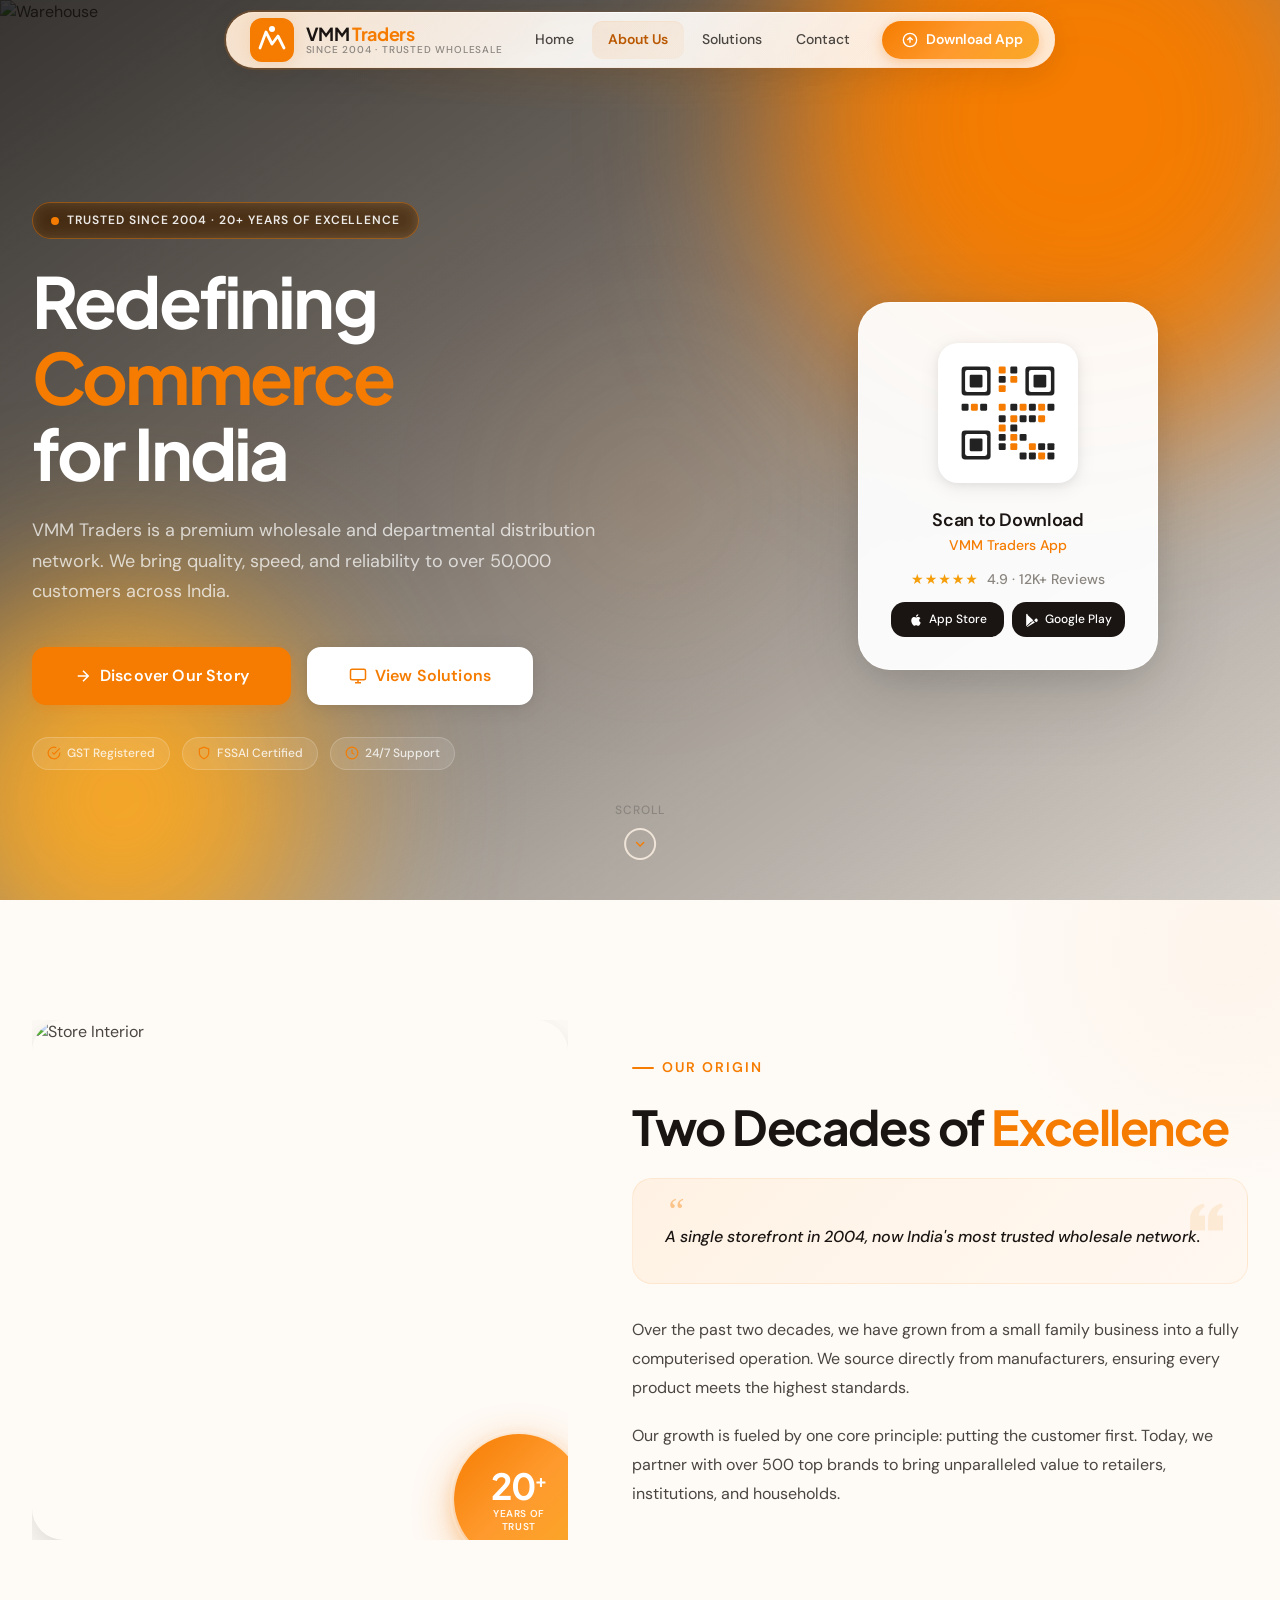
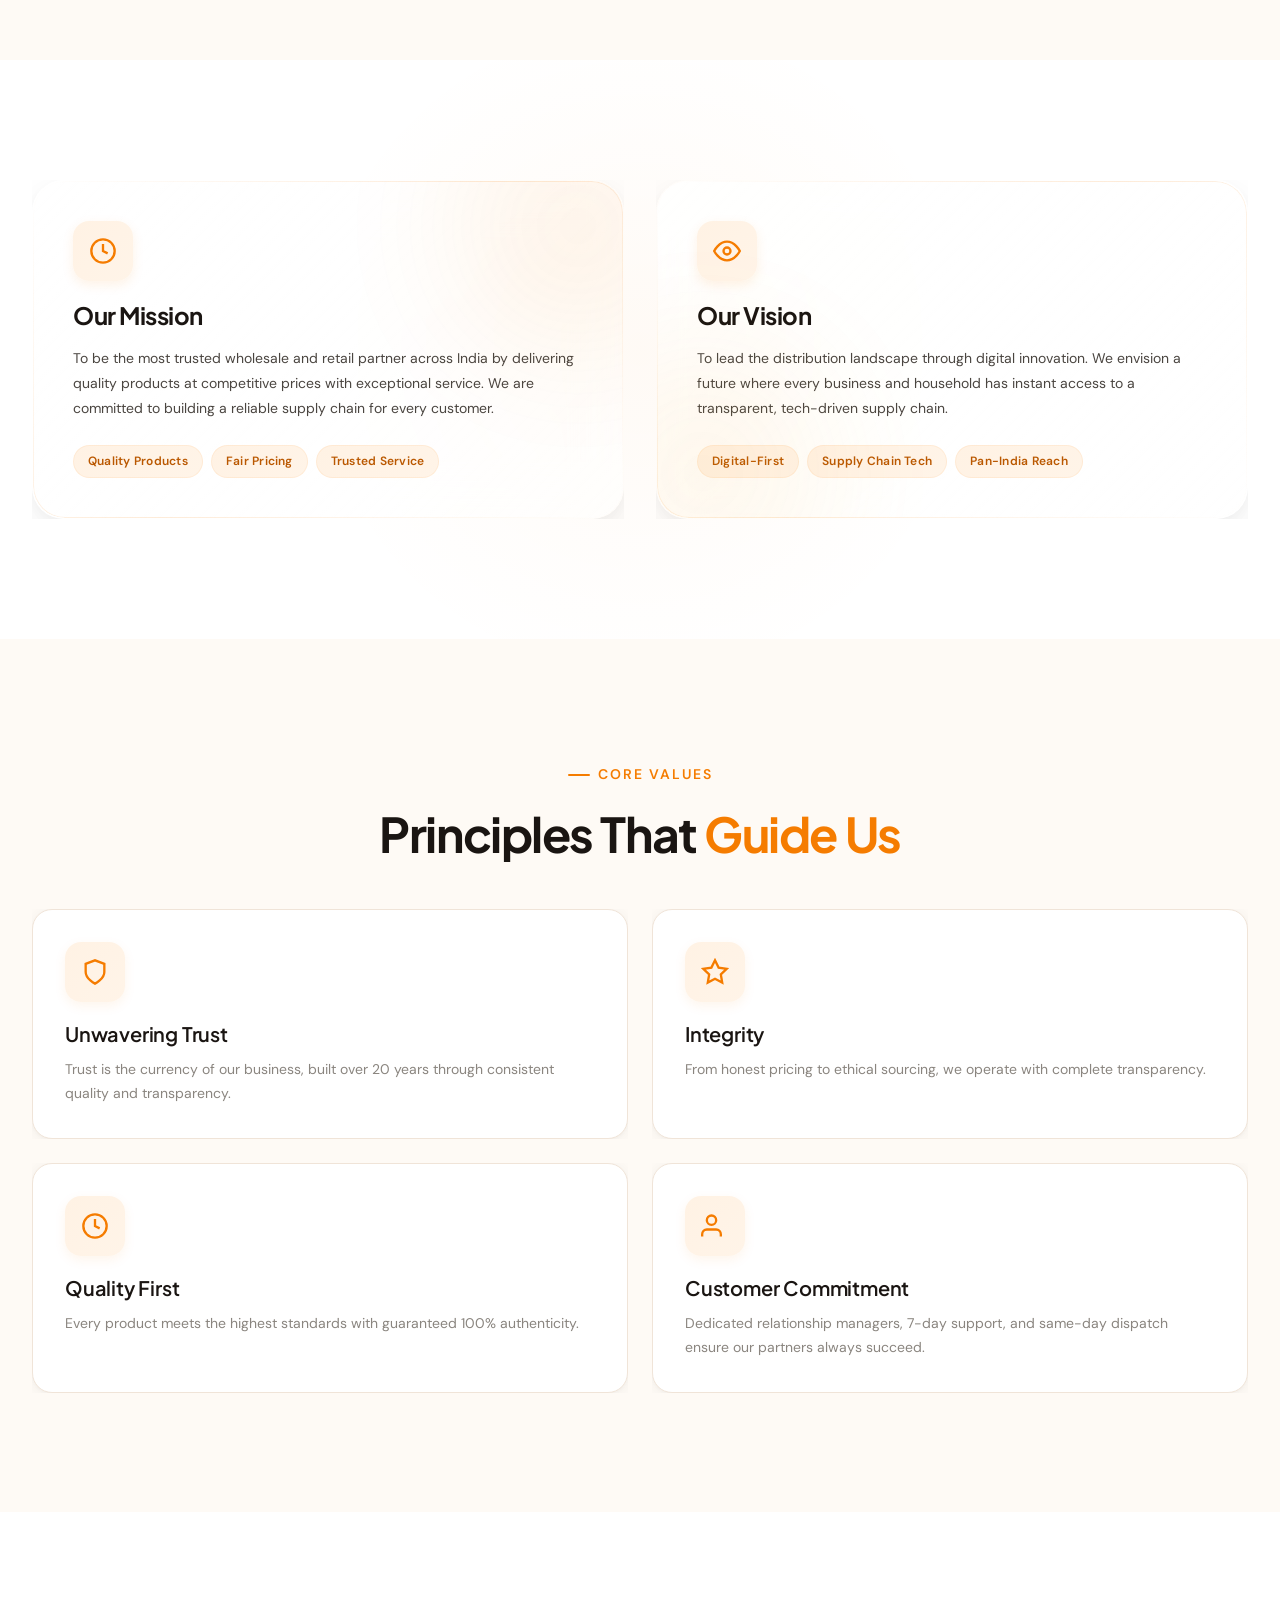
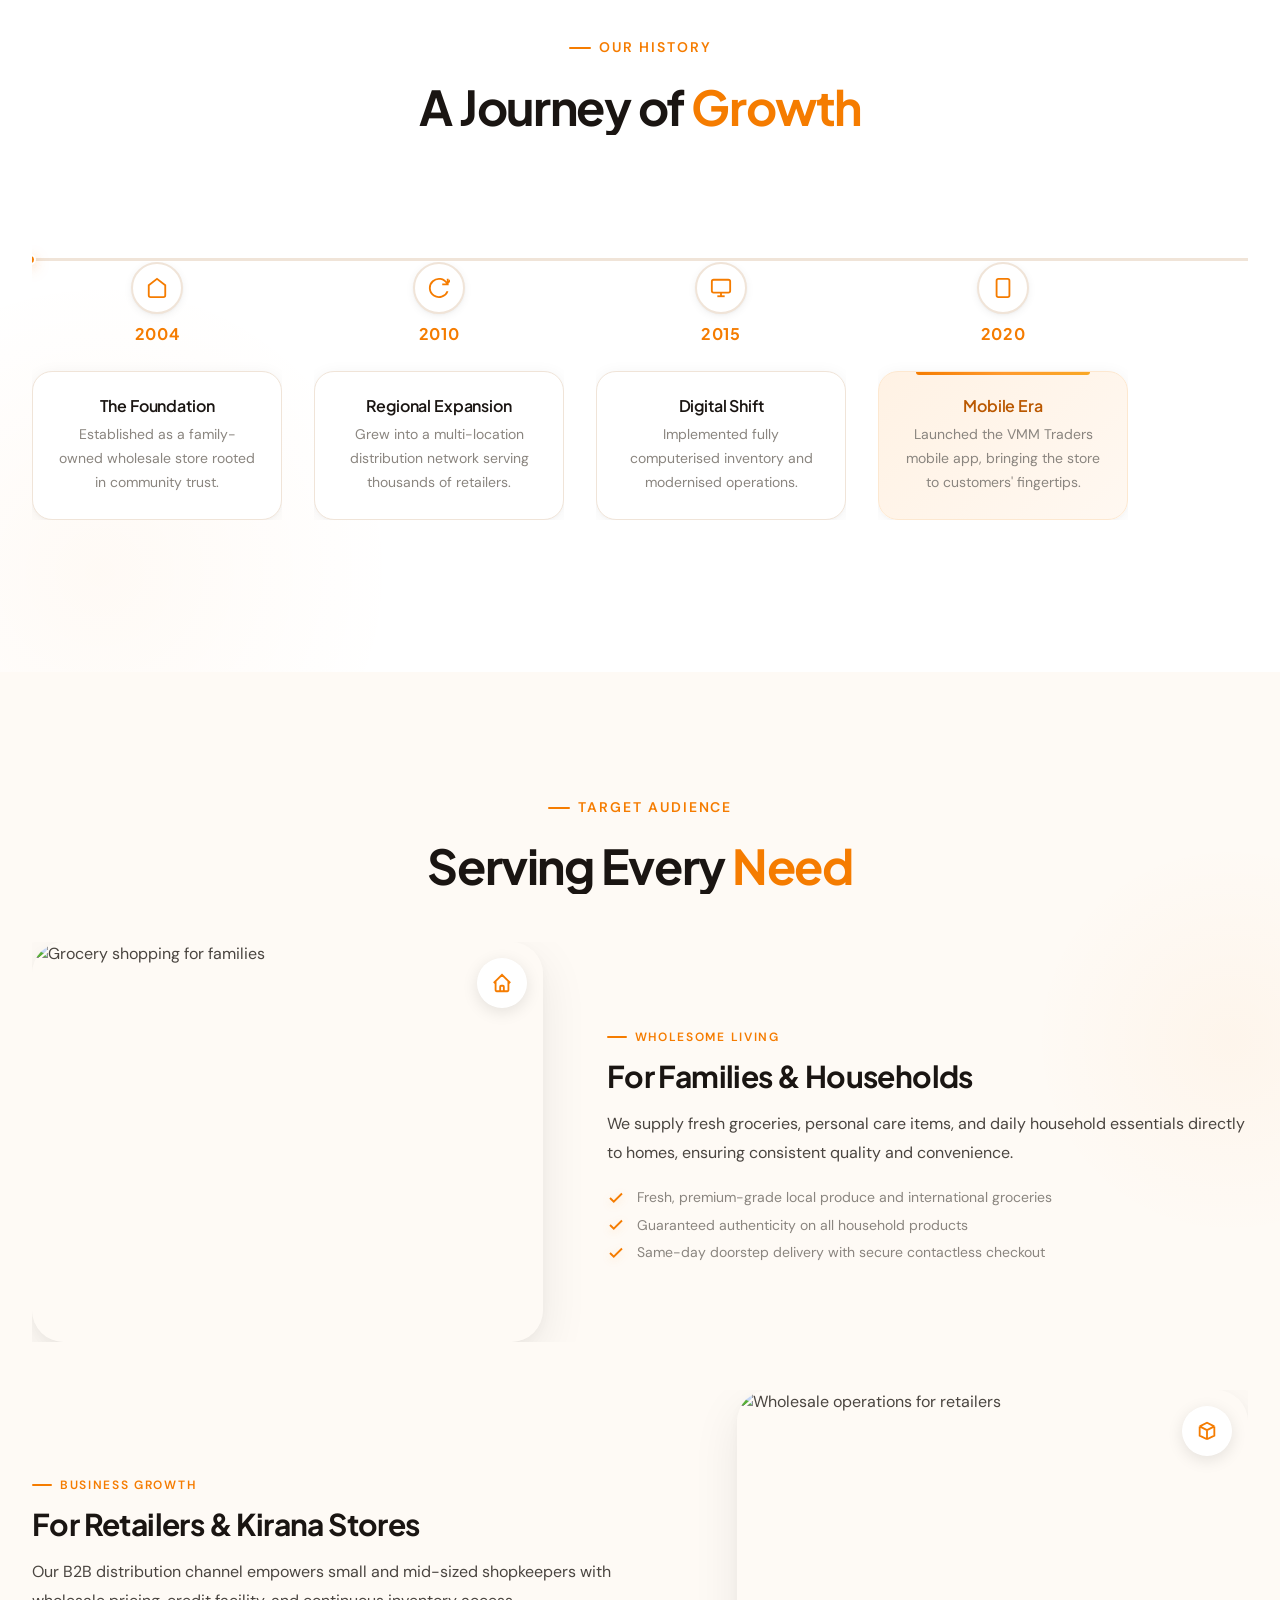
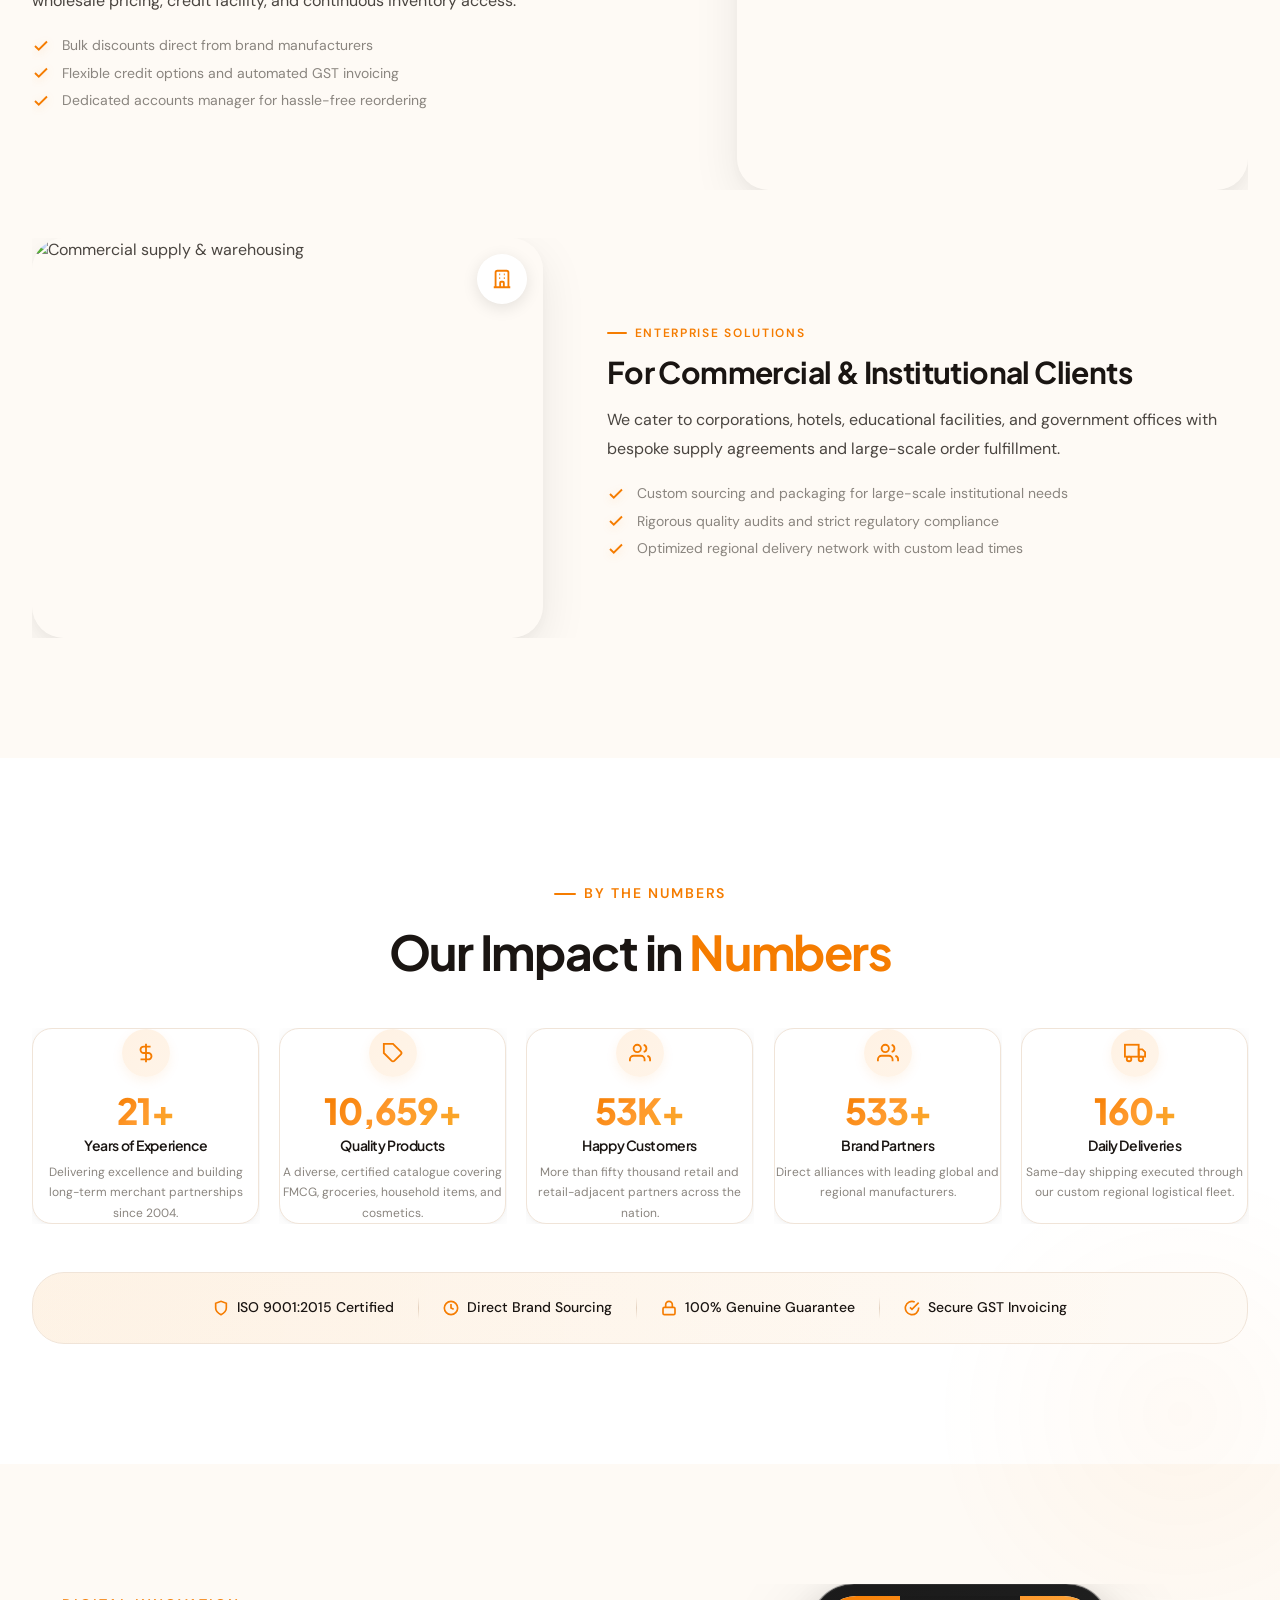
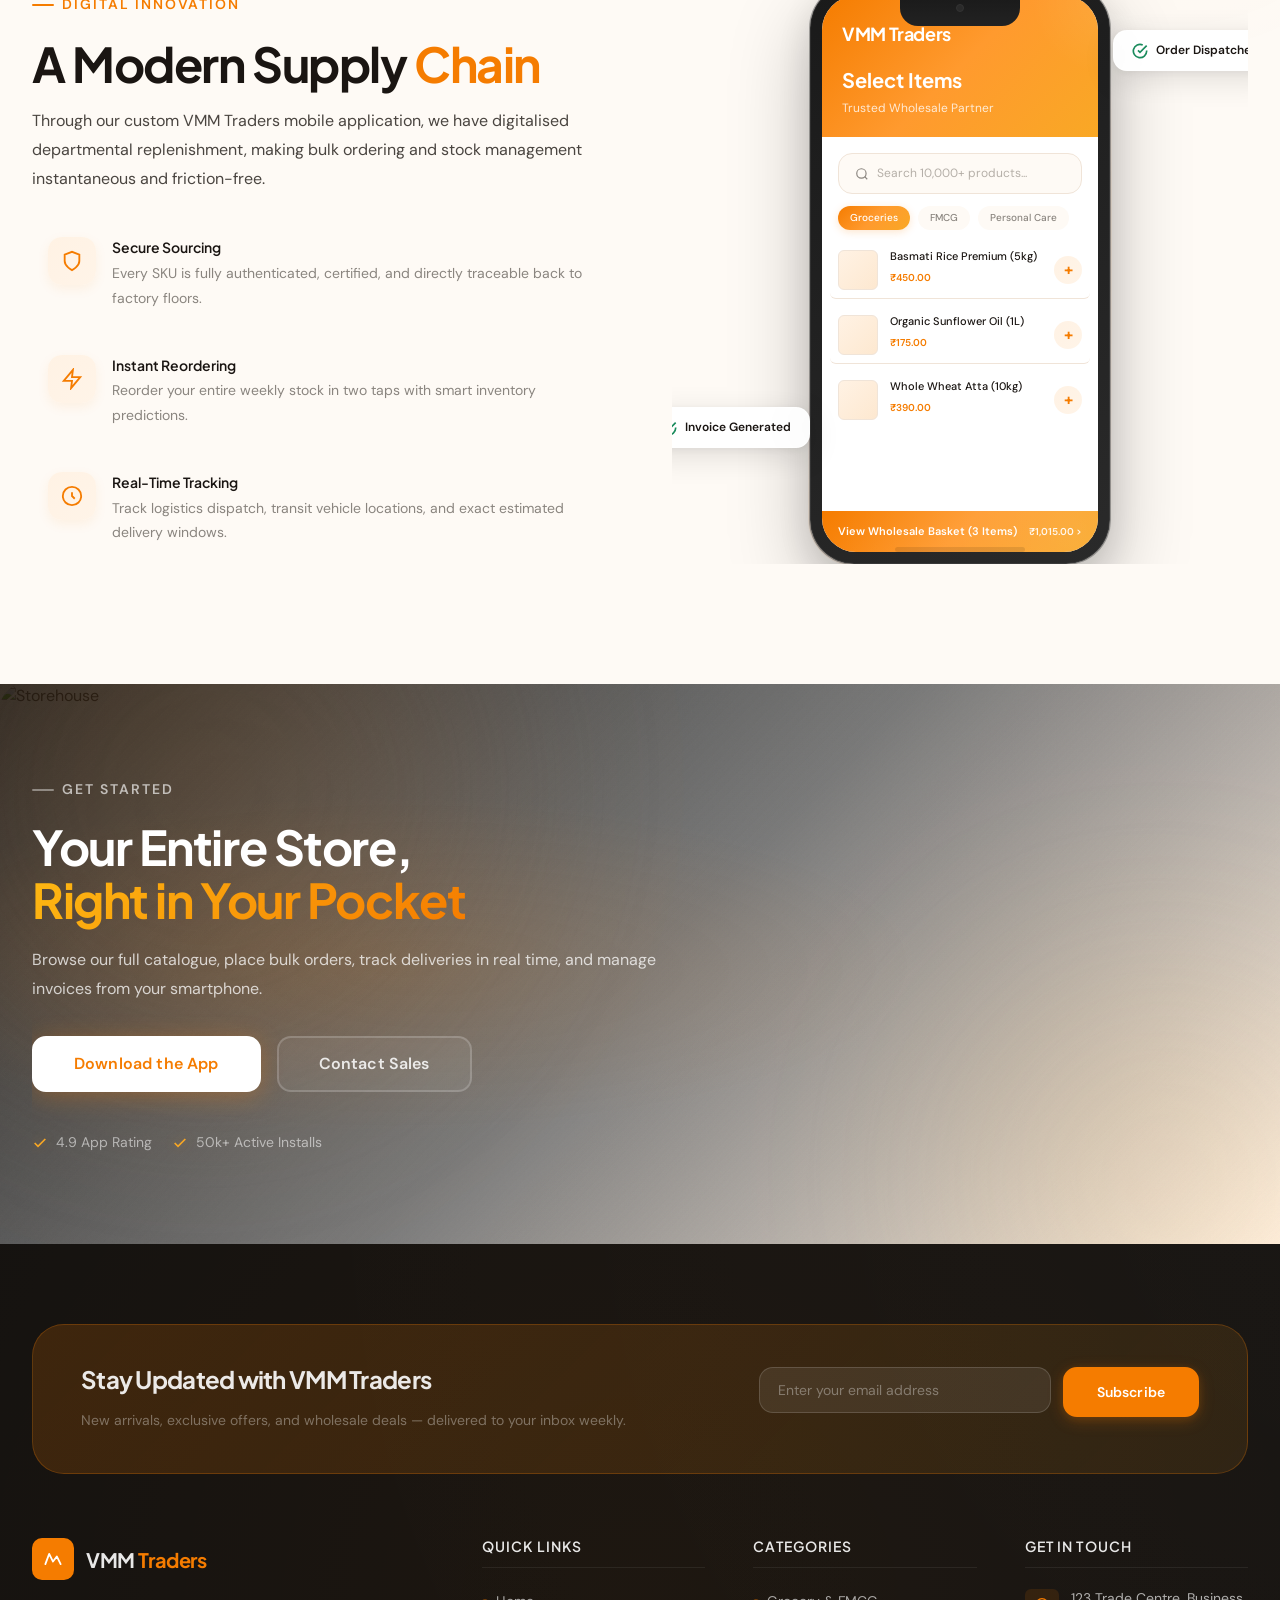
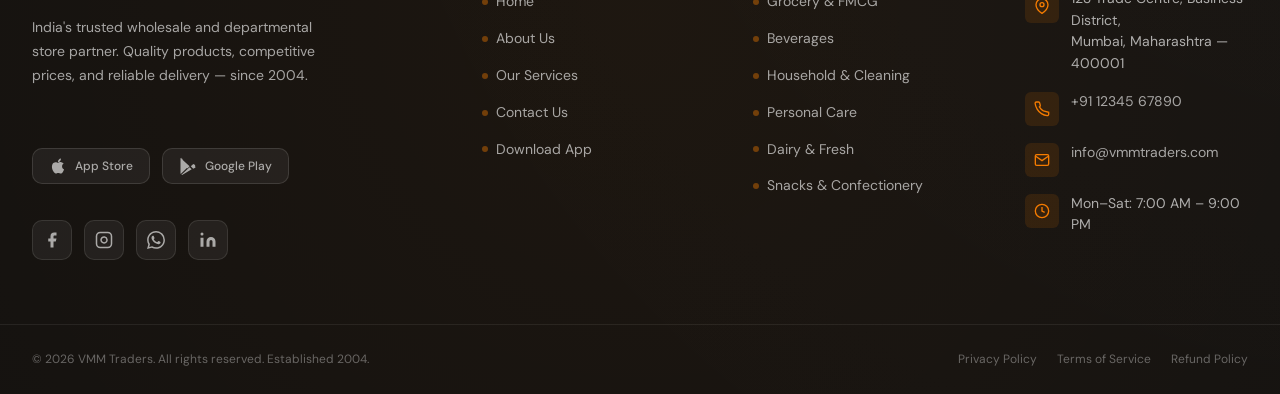
==== about.html @ 5fcf7d18 "first commit" ====
<!DOCTYPE html>
<html lang="en" class="no-js">
<head>
  <meta charset="UTF-8" />
  <meta name="viewport" content="width=device-width, initial-scale=1.0" />
  <meta http-equiv="X-UA-Compatible" content="IE=edge" />

  <!-- SEO -->
  <title>About Us — VMM Traders | Our Story, Mission & Values | Est. 2004</title>
  <meta name="description" content="Discover the VMM Traders story — a family-owned wholesale and retail powerhouse established in 2004. 20+ years of quality, trust, and service to 50,000+ customers across India." />
  <meta name="keywords" content="VMM Traders about, company history, wholesale story, family business, trading values, mission, 20 years" />
  <meta name="author" content="VMM Traders" />
  <meta name="robots" content="index, follow" />
  <link rel="canonical" href="about.html" />

  <!-- Open Graph -->
  <meta property="og:type"        content="website" />
  <meta property="og:title"       content="About Us — VMM Traders | Our Story, Mission & Values" />
  <meta property="og:description" content="From a single storefront in 2004 to one of India's most trusted wholesale networks. Discover our journey." />
  <meta property="og:url"         content="about.html" />
  <meta property="og:site_name"   content="VMM Traders" />

  <!-- Icons -->
  <link rel="icon" type="image/svg+xml" href="assets/logo/favicon.svg" />
  <link rel="apple-touch-icon"          href="assets/logo/apple-touch-icon.png" />

  <!-- Fonts — Plus Jakarta Sans + DM Sans (design system tokens) -->
  <link rel="preconnect" href="https://fonts.googleapis.com" />
  <link rel="preconnect" href="https://fonts.gstatic.com" crossorigin />
  <link rel="preload" as="style"
        href="https://fonts.googleapis.com/css2?family=Plus+Jakarta+Sans:wght@400;500;600;700;800&family=DM+Sans:wght@400;500;600;700&display=swap" />
  <link rel="stylesheet"
        href="https://fonts.googleapis.com/css2?family=Plus+Jakarta+Sans:wght@400;500;600;700;800&family=DM+Sans:wght@400;500;600;700&display=swap"
        media="print" onload="this.media='all'" />
  <noscript>
    <link rel="stylesheet"
          href="https://fonts.googleapis.com/css2?family=Plus+Jakarta+Sans:wght@400;500;600;700;800&family=DM+Sans:wght@400;500;600;700&display=swap" />
  </noscript>

  <!-- Global Design System -->
  <link rel="stylesheet" href="css/global.css" />
  <link rel="stylesheet" href="css/animations.css" />

  <!-- Page CSS -->
  <link rel="stylesheet" href="css/about.css" />

  <!-- Responsive last -->
  <link rel="stylesheet" href="css/responsive.css" />

  <meta name="theme-color" content="#F57C00" />
</head>
<body>

  <!-- Scroll progress bar -->
  <div id="scroll-progress" class="scroll-progress" aria-hidden="true"></div>

  <!-- Page transition overlay -->
  <div class="page-transition-overlay" id="page-overlay" aria-hidden="true"></div>

  <!-- ══════════════════════════════════════════════════════════
       NAVIGATION (global component)
       ══════════════════════════════════════════════════════════ -->
  <header id="navbar" class="navbar navbar--solid" role="banner">
    <div class="navbar__inner">

      <!-- Logo -->
      <a href="index.html" class="navbar__logo" aria-label="VMM Traders — Go to homepage">
        <div class="navbar__logo-icon" aria-hidden="true">
          <svg viewBox="0 0 44 44" fill="none" xmlns="http://www.w3.org/2000/svg">
            <rect width="44" height="44" rx="12" fill="#F57C00"/>
            <path d="M10 30L16 14L22 26L28 18L34 30" stroke="white" stroke-width="2.8" stroke-linecap="round" stroke-linejoin="round"/>
            <circle cx="22" cy="11" r="3" fill="white"/>
          </svg>
        </div>
        <div class="navbar__logo-wordmark">
          <span class="navbar__logo-name">VMM <span>Traders</span></span>
          <span class="navbar__logo-tagline">Since 2004 · Trusted Wholesale</span>
        </div>
      </a>

      <!-- Desktop Nav -->
      <nav class="navbar__nav" role="navigation" aria-label="Primary navigation">
        <a href="index.html"    class="navbar__link">Home</a>
        <a href="about.html" class="navbar__link active" aria-current="page" >About Us</a>
        <a href="solutions.html" class="navbar__link">Solutions</a>
        <a href="contact.html"  class="navbar__link">Contact</a>
      </nav>

      <!-- CTA -->
      <a href="index.html#app-section" class="navbar__cta">
        <svg viewBox="0 0 24 24" fill="none" stroke="currentColor" stroke-width="2" aria-hidden="true"><path d="M12 2C6.48 2 2 6.48 2 12s4.48 10 10 10 10-4.48 10-10S17.52 2 12 2z"/><path d="M8 12l4-4 4 4M12 8v8"/></svg>
        Download App
      </a>

      <!-- Hamburger -->
      <button class="navbar__toggle" id="nav-toggle" aria-controls="mobile-menu" aria-expanded="false" aria-label="Open navigation menu">
        <span class="navbar__bar"></span>
        <span class="navbar__bar"></span>
        <span class="navbar__bar"></span>
      </button>

    </div>
  </header>

  <!-- Mobile Menu -->
  <div id="mobile-menu" class="navbar__mobile" role="navigation" aria-label="Mobile navigation" aria-hidden="true">
    <nav class="navbar__mobile-nav">
      <a href="index.html"    class="navbar__mobile-link">
        <svg viewBox="0 0 24 24" fill="none" stroke="currentColor" stroke-width="2" aria-hidden="true"><path d="M3 9l9-7 9 7v11a2 2 0 01-2 2H5a2 2 0 01-2-2z"/><polyline points="9 22 9 12 15 12 15 22"/></svg>
        Home
      </a>
      <a href="about.html" class="navbar__mobile-link active" aria-current="page" >
        <svg viewBox="0 0 24 24" fill="none" stroke="currentColor" stroke-width="2" aria-hidden="true"><circle cx="12" cy="8" r="4"/><path d="M4 20c0-4 3.6-7 8-7s8 3 8 7"/></svg>
        About Us
      </a>
      <a href="solutions.html" class="navbar__mobile-link">
        <svg viewBox="0 0 24 24" fill="none" stroke="currentColor" stroke-width="2" aria-hidden="true"><path d="M21 16V8a2 2 0 00-1-1.73l-7-4a2 2 0 00-2 0l-7 4A2 2 0 003 8v8a2 2 0 001 1.73l7 4a2 2 0 002 0l7-4A2 2 0 0021 16z"/></svg>
        Solutions
      </a>
      <a href="contact.html"  class="navbar__mobile-link">
        <svg viewBox="0 0 24 24" fill="none" stroke="currentColor" stroke-width="2" aria-hidden="true"><path d="M22 16.92v3a2 2 0 01-2.18 2 19.79 19.79 0 01-8.63-3.07A19.5 19.5 0 014.7 12.1a19.79 19.79 0 01-3.07-8.67A2 2 0 013.62 1.5h3a2 2 0 012 1.72 12.84 12.84 0 00.7 2.81 2 2 0 01-.45 2.11L8.09 8.91a16 16 0 006 6z"/></svg>
        Contact
      </a>
      <a href="index.html#app-section" class="btn btn-primary navbar__mobile-cta">
        <svg viewBox="0 0 24 24" fill="none" stroke="currentColor" stroke-width="2" aria-hidden="true"><path d="M12 2C6.48 2 2 6.48 2 12s4.48 10 10 10 10-4.48 10-10S17.52 2 12 2z"/><path d="M8 12l4-4 4 4M12 8v8"/></svg>
        Download App
      </a>
    </nav>
  </div>


  <!-- ══════════════════════════════════════════════════════════
       MAIN CONTENT
       ══════════════════════════════════════════════════════════ -->
  <main id="main-content" role="main">

    <!-- ══════════════════════════════════════════════════════════
         HERO SECTION
         ══════════════════════════════════════════════════════════ -->
    <section class="hero" aria-label="About VMM Traders">

      <!-- Background -->
      <div class="hero__bg" aria-hidden="true">
        <img src="https://images.unsplash.com/photo-1586528116311-ad8dd3c8310d?w=1800&q=85&fit=crop" class="hero__bg-img" alt="Warehouse" width="1800" height="1200" loading="eager" fetchpriority="high" />
        <div class="hero__overlay"></div>
      </div>

      <!-- Animated orbs -->
      <div class="hero__orbs" aria-hidden="true">
        <div class="hero__orb hero__orb--1"></div>
        <div class="hero__orb hero__orb--2"></div>
        <div class="hero__orb hero__orb--3"></div>
      </div>

      <div class="container hero__container">
        <div class="hero__content-grid">

          <!-- Left: Content -->
          <div class="hero__content">

            <div class="hero__badge">
              <span class="hero__badge-dot" aria-hidden="true"></span>
              Trusted Since 2004 · 20+ Years of Excellence
            </div>

            <h1 class="hero__headline">
              Redefining
              <span class="hero__headline-highlight">Commerce</span>
              for India
            </h1>

            <p class="hero__subtext">
              VMM Traders is a premium wholesale and departmental distribution network.
              We bring quality, speed, and reliability to over 50,000 customers across India.
            </p>

            <div class="hero__actions">
              <a href="#our-story" class="btn btn-primary btn-lg">
                <svg viewBox="0 0 24 24" fill="none" stroke="currentColor" stroke-width="2" aria-hidden="true"><path d="M5 12h14M12 5l7 7-7 7"/></svg>
                Discover Our Story
              </a>
              <a href="solutions.html" class="btn btn-white btn-lg">
                <svg viewBox="0 0 24 24" fill="none" stroke="currentColor" stroke-width="2" aria-hidden="true"><rect x="2" y="3" width="20" height="14" rx="2"/><path d="M8 21h8M12 17v4"/></svg>
                View Solutions
              </a>
            </div>

            <div class="hero__trust">
              <div class="hero__trust-pill">
                <svg viewBox="0 0 24 24" fill="none" stroke="currentColor" stroke-width="2" aria-hidden="true"><path d="M22 11.08V12a10 10 0 11-5.93-9.14"/><polyline points="22 4 12 14.01 9 11.01"/></svg>
                GST Registered
              </div>
              <div class="hero__trust-pill">
                <svg viewBox="0 0 24 24" fill="none" stroke="currentColor" stroke-width="2" aria-hidden="true"><path d="M12 22s8-4 8-10V5l-8-3-8 3v7c0 6 8 10 8 10z"/></svg>
                FSSAI Certified
              </div>
              <div class="hero__trust-pill">
                <svg viewBox="0 0 24 24" fill="none" stroke="currentColor" stroke-width="2" aria-hidden="true"><circle cx="12" cy="12" r="10"/><polyline points="12 6 12 12 16 14"/></svg>
                24/7 Support
              </div>
            </div>

          </div><!-- /hero__content -->

          <!-- Right: Visual -->
          <div class="hero__visual" aria-hidden="true">
            <div class="hero__qr-card" data-tilt="true" data-tilt-x="15" data-tilt-y="15">
              <div class="hero__qr-code" aria-label="Scan to download the VMM Traders app">
                <svg viewBox="0 0 100 100" fill="none" xmlns="http://www.w3.org/2000/svg" role="img" aria-label="QR Code to download VMM Traders app">
                  <rect x="10" y="10" width="25" height="25" rx="3" fill="#222"/>
                  <rect x="13" y="13" width="19" height="19" rx="2" fill="white"/>
                  <rect x="17" y="17" width="11" height="11" rx="1" fill="#222"/>
                  <rect x="65" y="10" width="25" height="25" rx="3" fill="#222"/>
                  <rect x="68" y="13" width="19" height="19" rx="2" fill="white"/>
                  <rect x="72" y="17" width="11" height="11" rx="1" fill="#222"/>
                  <rect x="10" y="65" width="25" height="25" rx="3" fill="#222"/>
                  <rect x="13" y="68" width="19" height="19" rx="2" fill="white"/>
                  <rect x="17" y="72" width="11" height="11" rx="1" fill="#222"/>
                  <rect x="42" y="10" width="6" height="6" rx="1" fill="#F57C00"/>
                  <rect x="52" y="10" width="6" height="6" rx="1" fill="#222"/>
                  <rect x="42" y="18" width="6" height="6" rx="1" fill="#222"/>
                  <rect x="52" y="18" width="6" height="6" rx="1" fill="#F57C00"/>
                  <rect x="42" y="26" width="6" height="6" rx="1" fill="#F57C00"/>
                  <rect x="10" y="42" width="6" height="6" rx="1" fill="#222"/>
                  <rect x="18" y="42" width="6" height="6" rx="1" fill="#F57C00"/>
                  <rect x="26" y="42" width="6" height="6" rx="1" fill="#222"/>
                  <rect x="42" y="42" width="6" height="6" rx="1" fill="#F57C00"/>
                  <rect x="52" y="42" width="6" height="6" rx="1" fill="#222"/>
                  <rect x="60" y="42" width="6" height="6" rx="1" fill="#F57C00"/>
                  <rect x="68" y="42" width="6" height="6" rx="1" fill="#222"/>
                  <rect x="76" y="42" width="6" height="6" rx="1" fill="#F57C00"/>
                  <rect x="84" y="42" width="6" height="6" rx="1" fill="#222"/>
                  <rect x="42" y="52" width="6" height="6" rx="1" fill="#222"/>
                  <rect x="52" y="52" width="6" height="6" rx="1" fill="#F57C00"/>
                  <rect x="60" y="52" width="6" height="6" rx="1" fill="#222"/>
                  <rect x="68" y="52" width="6" height="6" rx="1" fill="#222"/>
                  <rect x="76" y="52" width="6" height="6" rx="1" fill="#F57C00"/>
                  <rect x="42" y="60" width="6" height="6" rx="1" fill="#F57C00"/>
                  <rect x="52" y="60" width="6" height="6" rx="1" fill="#222"/>
                  <rect x="42" y="68" width="6" height="6" rx="1" fill="#222"/>
                  <rect x="52" y="68" width="6" height="6" rx="1" fill="#F57C00"/>
                  <rect x="60" y="68" width="6" height="6" rx="1" fill="#222"/>
                  <rect x="68" y="76" width="6" height="6" rx="1" fill="#F57C00"/>
                  <rect x="76" y="76" width="6" height="6" rx="1" fill="#222"/>
                  <rect x="84" y="76" width="6" height="6" rx="1" fill="#222"/>
                  <rect x="42" y="76" width="6" height="6" rx="1" fill="#222"/>
                  <rect x="52" y="76" width="6" height="6" rx="1" fill="#F57C00"/>
                  <rect x="60" y="84" width="6" height="6" rx="1" fill="#222"/>
                  <rect x="68" y="84" width="6" height="6" rx="1" fill="#222"/>
                  <rect x="76" y="84" width="6" height="6" rx="1" fill="#F57C00"/>
                  <rect x="84" y="84" width="6" height="6" rx="1" fill="#222"/>
                </svg>
              </div>
              <div class="hero__qr-body">
                <div class="hero__qr-text">
                  <strong>Scan to Download</strong>
                  <span>VMM Traders App</span>
                </div>
                <div class="hero__qr-rating">
                  <span class="hero__qr-stars" aria-label="5 stars">★★★★★</span>
                  <span class="hero__qr-rating-text">4.9 · 12K+ Reviews</span>
                </div>
                <div class="hero__qr-badges">
                  <span class="hero__qr-badge">
                    <svg viewBox="0 0 24 24" fill="currentColor"><path d="M18.71 19.5c-.83 1.24-1.71 2.45-3.05 2.47-1.34.03-1.77-.79-3.29-.79-1.53 0-2 .77-3.27.82-1.31.05-2.3-1.32-3.14-2.53C4.25 17 2.94 12.45 4.7 9.39c.87-1.52 2.43-2.48 4.12-2.51 1.28-.02 2.5.87 3.29.87.78 0 2.26-1.07 3.8-.91.65.03 2.47.26 3.64 1.98-.09.06-2.17 1.28-2.15 3.81.03 3.02 2.65 4.03 2.68 4.04-.03.07-.42 1.44-1.38 2.83M13 3.5c.73-.83 1.94-1.46 2.94-1.5.13 1.17-.34 2.35-1.04 3.19-.69.85-1.83 1.51-2.95 1.42-.15-1.15.41-2.35 1.05-3.11z"/></svg>
                    App Store
                  </span>
                  <span class="hero__qr-badge">
                    <svg viewBox="0 0 24 24" fill="currentColor"><path d="M3.18 23.76c.3.17.65.2.98.08l12.76-7.37-2.83-2.83-10.91 10.12zm-1.18-2.3V2.54c0-.42.12-.78.32-1.05L13.2 12 2.32 22.51c-.2-.27-.32-.63-.32-1.05zM21.47 10.6l-2.45-1.42-3.27 3.27 3.27 3.27 2.48-1.43c.7-.41.7-1.29-.03-1.69zm-18.29-8.3l10.91 10.13-2.83 2.83L3.52 1.02c-.33-.19-.68-.16-.98.08.14-.08.31-.13.49-.13.37 0 .76.13 1.06.33z"/></svg>
                    Google Play
                  </span>
                </div>
              </div>
            </div>
          </div><!-- /hero__visual -->

        </div><!-- /hero__content-grid -->
      </div><!-- /container -->

      <!-- Scroll indicator -->
      <a href="#our-story" class="scroll-indicator" aria-label="Scroll down">
        <span class="scroll-indicator__label">Scroll</span>
        <div class="scroll-indicator__arrow">
          <svg viewBox="0 0 24 24" fill="none" stroke="currentColor" stroke-width="2" aria-hidden="true"><polyline points="6 9 12 15 18 9"/></svg>
        </div>
      </a>

    </section>

    <!-- 2. OUR STORY -->
    <section class="story section" id="our-story" style="background: var(--clr-warm-white);">
      <div class="container">
        <div class="story__grid">
          <div class="story__visual reveal-scale" data-delay="1">
            <div class="story__img-wrap">
              <img src="https://images.unsplash.com/photo-1556742049-0cfed4f6a45d?w=800&q=85&fit=crop" class="story__img" alt="Store Interior" loading="lazy">
            </div>
            <div class="story__exp-badge">
              <span class="story__exp-num">20<sup>+</sup></span>
              <span class="story__exp-text">Years of<br>Trust</span>
            </div>
          </div>
          <div class="story__content reveal-right" data-delay="2">
            <span class="label">Our Origin</span>
            <h2 class="section-title" style="margin-bottom: var(--sp-6);">Two Decades of <span class="highlight">Excellence</span></h2>
            <div class="story__quote">
              <svg class="story__quote-mark" viewBox="0 0 24 24" fill="currentColor"><path d="M14.017 21v-7.391c0-5.704 3.731-9.57 8.983-10.609l.995 2.151c-2.432.917-3.995 3.638-3.995 5.849h4v10h-9.988zm-12 0v-7.391c0-5.704 3.748-9.57 9-10.609l.996 2.151c-2.433.917-3.996 3.638-3.996 5.849h3.983v10h-9.983z"/></svg>
              <blockquote>A single storefront in 2004, now India's most trusted wholesale network.</blockquote>
            </div>
            <div class="story__body">
              <p class="story__para">
                Over the past two decades, we have grown from a small family business into a fully computerised operation. We source directly from manufacturers, ensuring every product meets the highest standards.
              </p>
              <p class="story__para">
                Our growth is fueled by one core principle: putting the customer first. Today, we partner with over 500 top brands to bring unparalleled value to retailers, institutions, and households.
              </p>
            </div>
          </div>
        </div>
      </div>
    </section>

    <!-- 3. MISSION & VISION -->
    <section class="mission-vision section" id="mission-vision" style="background: var(--clr-white);">
      <div class="container">
        <div class="mission-vision__grid">
          <!-- Mission Card -->
          <div class="mission-vision__card mission-vision__card--mission reveal" data-delay="1" data-tilt="true" data-tilt-x="5" data-tilt-y="5">
            <div class="mission-vision__orb" aria-hidden="true"></div>
            <div class="mission-vision__icon" aria-hidden="true">
              <svg viewBox="0 0 24 24" fill="none" stroke="currentColor" stroke-width="2"><circle cx="12" cy="12" r="10"/><path d="M12 6v6l4 2"/></svg>
            </div>
            <h3 class="mission-vision__heading">Our Mission</h3>
            <p class="mission-vision__text">
              To be the most trusted wholesale and retail partner across India by delivering quality products at competitive prices with exceptional service. We are committed to building a reliable supply chain for every customer.
            </p>
            <div class="mission-vision__pillars">
              <span class="mission-vision__pillar">Quality Products</span>
              <span class="mission-vision__pillar">Fair Pricing</span>
              <span class="mission-vision__pillar">Trusted Service</span>
            </div>
          </div>
          
          <!-- Vision Card -->
          <div class="mission-vision__card mission-vision__card--vision reveal" data-delay="2" data-tilt="true" data-tilt-x="5" data-tilt-y="5">
            <div class="mission-vision__orb" aria-hidden="true"></div>
            <div class="mission-vision__icon" aria-hidden="true">
              <svg viewBox="0 0 24 24" fill="none" stroke="currentColor" stroke-width="2"><path d="M1 12s4-8 11-8 11 8 11 8-4 8-11 8-11-8-11-8z"/><circle cx="12" cy="12" r="3"/></svg>
            </div>
            <h3 class="mission-vision__heading">Our Vision</h3>
            <p class="mission-vision__text">
              To lead the distribution landscape through digital innovation. We envision a future where every business and household has instant access to a transparent, tech-driven supply chain.
            </p>
            <div class="mission-vision__pillars">
              <span class="mission-vision__pillar">Digital-First</span>
              <span class="mission-vision__pillar">Supply Chain Tech</span>
              <span class="mission-vision__pillar">Pan-India Reach</span>
            </div>
          </div>
        </div>
      </div>
    </section>

    <!-- 4. CORE VALUES -->
    <section class="values section" id="core-values" style="background: var(--clr-warm-white);">
      <div class="container">
        <div class="values__header text-center">
          <span class="label reveal">Core Values</span>
          <h2 class="section-title reveal" data-delay="1">Principles That <span class="highlight">Guide Us</span></h2>
        </div>
        <div class="values__grid">
          <!-- Trust -->
          <div class="value-card reveal-scale" data-delay="1" data-tilt="true" data-tilt-x="8" data-tilt-y="8">
            <div class="value-card__icon-wrap">
              <div class="value-card__icon">
                <svg viewBox="0 0 24 24" fill="none" stroke="currentColor" stroke-width="2"><path d="M12 22s8-4 8-10V5l-8-3-8 3v7c0 6 8 10 8 10z"/></svg>
              </div>
            </div>
            <h3 class="value-card__title">Unwavering Trust</h3>
            <p class="value-card__desc">Trust is the currency of our business, built over 20 years through consistent quality and transparency.</p>
          </div>
          
          <!-- Integrity -->
          <div class="value-card reveal-scale" data-delay="2" data-tilt="true" data-tilt-x="8" data-tilt-y="8">
            <div class="value-card__icon-wrap">
              <div class="value-card__icon">
                <svg viewBox="0 0 24 24" fill="none" stroke="currentColor" stroke-width="2"><polygon points="12 2 15.09 8.26 22 9.27 17 14.14 18.18 21.02 12 17.77 5.82 21.02 7 14.14 2 9.27 8.91 8.26 12 2"/></svg>
              </div>
            </div>
            <h3 class="value-card__title">Integrity</h3>
            <p class="value-card__desc">From honest pricing to ethical sourcing, we operate with complete transparency.</p>
          </div>
          
          <!-- Quality -->
          <div class="value-card reveal-scale" data-delay="3" data-tilt="true" data-tilt-x="8" data-tilt-y="8">
            <div class="value-card__icon-wrap">
              <div class="value-card__icon">
                <svg viewBox="0 0 24 24" fill="none" stroke="currentColor" stroke-width="2"><circle cx="12" cy="12" r="10"/><path d="M12 6v6l4 2"/></svg>
              </div>
            </div>
            <h3 class="value-card__title">Quality First</h3>
            <p class="value-card__desc">Every product meets the highest standards with guaranteed 100% authenticity.</p>
          </div>
          
          <!-- Commitment -->
          <div class="value-card reveal-scale" data-delay="4" data-tilt="true" data-tilt-x="8" data-tilt-y="8">
            <div class="value-card__icon-wrap">
              <div class="value-card__icon">
                <svg viewBox="0 0 24 24" fill="none" stroke="currentColor" stroke-width="2"><path d="M17 21v-2a4 4 0 00-4-4H5a4 4 0 00-4 4v2"/><circle cx="9" cy="7" r="4"/></svg>
              </div>
            </div>
            <h3 class="value-card__title">Customer Commitment</h3>
            <p class="value-card__desc">Dedicated relationship managers, 7-day support, and same-day dispatch ensure our partners always succeed.</p>
          </div>
        </div>
      </div>
    </section>

    <!-- 5. JOURNEY TIMELINE -->
    <section class="journey section" id="journey" style="background: var(--clr-white);">
      <div class="container">
        <div class="journey__header text-center">
          <span class="label reveal">Our History</span>
          <h2 class="section-title reveal" data-delay="1">A Journey of <span class="highlight">Growth</span></h2>
        </div>
        
        <div class="journey__track">
          <div class="journey__track-inner">
            <!-- Horizontal line -->
            <div class="journey__line" aria-hidden="true">
              <div class="journey__line-fill" id="journey-line-fill"></div>
            </div>
            
            <!-- Milestone 1 -->
            <div class="journey__milestone" data-delay="1">
              <div class="journey__node">
                <div class="journey__node-icon">
                  <svg viewBox="0 0 24 24" fill="none" stroke="currentColor" stroke-width="2"><path d="M3 9l9-7 9 7v11a2 2 0 01-2 2H5a2 2 0 01-2-2z"/></svg>
                </div>
                <span class="journey__year">2004</span>
              </div>
              <div class="journey__card" data-tilt="true" data-tilt-x="5" data-tilt-y="5">
                <h4 class="journey__card-title">The Foundation</h4>
                <p class="journey__card-desc">Established as a family-owned wholesale store rooted in community trust.</p>
              </div>
            </div>

            <!-- Milestone 2 -->
            <div class="journey__milestone" data-delay="2">
              <div class="journey__node">
                <div class="journey__node-icon">
                  <svg viewBox="0 0 24 24" fill="none" stroke="currentColor" stroke-width="2"><path d="M21.5 2v6h-6M21.34 15.57a10 10 0 11-.57-8.38l5.67-5.67"/></svg>
                </div>
                <span class="journey__year">2010</span>
              </div>
              <div class="journey__card" data-tilt="true" data-tilt-x="5" data-tilt-y="5">
                <h4 class="journey__card-title">Regional Expansion</h4>
                <p class="journey__card-desc">Grew into a multi-location distribution network serving thousands of retailers.</p>
              </div>
            </div>

            <!-- Milestone 3 -->
            <div class="journey__milestone" data-delay="3">
              <div class="journey__node">
                <div class="journey__node-icon">
                  <svg viewBox="0 0 24 24" fill="none" stroke="currentColor" stroke-width="2"><rect x="2" y="3" width="20" height="14" rx="2" ry="2"/><line x1="8" y1="21" x2="16" y2="21"/><line x1="12" y1="17" x2="12" y2="21"/></svg>
                </div>
                <span class="journey__year">2015</span>
              </div>
              <div class="journey__card" data-tilt="true" data-tilt-x="5" data-tilt-y="5">
                <h4 class="journey__card-title">Digital Shift</h4>
                <p class="journey__card-desc">Implemented fully computerised inventory and modernised operations.</p>
              </div>
            </div>

            <!-- Milestone 4 -->
            <div class="journey__milestone" data-delay="4">
              <div class="journey__node">
                <div class="journey__node-icon">
                  <svg viewBox="0 0 24 24" fill="none" stroke="currentColor" stroke-width="2"><rect x="5" y="2" width="14" height="20" rx="2" ry="2"/><line x1="12" y1="18" x2="12.01" y2="18"/></svg>
                </div>
                <span class="journey__year">2020</span>
              </div>
              <div class="journey__card journey__card--highlight" data-tilt="true" data-tilt-x="5" data-tilt-y="5">
                <h4 class="journey__card-title">Mobile Era</h4>
                <p class="journey__card-desc">Launched the VMM Traders mobile app, bringing the store to customers' fingertips.</p>
              </div>
            </div>
          </div>
        </div>
      </div>
    </section>

    <!-- 6. WHO WE SERVE -->
    <section class="serve section" id="who-we-serve" style="background: var(--clr-warm-white);">
      <div class="container">
        <div class="serve__header text-center">
          <span class="label reveal">Target Audience</span>
          <h2 class="section-title reveal" data-delay="1">Serving Every <span class="highlight">Need</span></h2>
        </div>

        <!-- Block 1: Families -->
        <div class="serve__block reveal-left" data-delay="1">
          <div class="serve__block-visual">
            <div class="serve__img-wrap">
              <img src="https://images.unsplash.com/photo-1542838132-92c53300491e?w=800&q=80&fit=crop" class="serve__img" alt="Grocery shopping for families" loading="lazy">
            </div>
            <div class="serve__badge" aria-hidden="true">
              <svg viewBox="0 0 24 24" fill="none" stroke="currentColor" stroke-width="2"><path d="M3 12l2-2m0 0l7-7 7 7M5 10v10a1 1 0 001 1h3m10-11l2 2m-2-2v10a1 1 0 01-1 1h-3m-6 0a1 1 0 001-1v-4a1 1 0 011-1h2a1 1 0 011 1v4a1 1 0 001 1m-6 0h6"/></svg>
            </div>
          </div>
          <div class="serve__block-content">
            <span class="serve__block-label">Wholesome Living</span>
            <h3 class="serve__block-title">For Families &amp; Households</h3>
            <p class="serve__block-desc">
              We supply fresh groceries, personal care items, and daily household essentials directly to homes, ensuring consistent quality and convenience.
            </p>
            <ul class="serve__block-points">
              <li>
                <svg viewBox="0 0 24 24" fill="none" stroke="currentColor" stroke-width="2.5"><polyline points="20 6 9 17 4 12"/></svg>
                <span>Fresh, premium-grade local produce and international groceries</span>
              </li>
              <li>
                <svg viewBox="0 0 24 24" fill="none" stroke="currentColor" stroke-width="2.5"><polyline points="20 6 9 17 4 12"/></svg>
                <span>Guaranteed authenticity on all household products</span>
              </li>
              <li>
                <svg viewBox="0 0 24 24" fill="none" stroke="currentColor" stroke-width="2.5"><polyline points="20 6 9 17 4 12"/></svg>
                <span>Same-day doorstep delivery with secure contactless checkout</span>
              </li>
            </ul>
          </div>
        </div>

        <!-- Block 2: Retailers (REVERSE) -->
        <div class="serve__block serve__block--reverse reveal-right" data-delay="2">
          <div class="serve__block-visual">
            <div class="serve__img-wrap">
              <img src="https://images.unsplash.com/photo-1606787366850-de6330128bfc?w=800&q=80&fit=crop" class="serve__img" alt="Wholesale operations for retailers" loading="lazy">
            </div>
            <div class="serve__badge" aria-hidden="true">
              <svg viewBox="0 0 24 24" fill="none" stroke="currentColor" stroke-width="2"><path d="M20 7l-8-4-8 4m16 0l-8 4m8-4v10l-8 4m0-10L4 7m8 4v10M4 7v10l8 4"/></svg>
            </div>
          </div>
          <div class="serve__block-content">
            <span class="serve__block-label">Business Growth</span>
            <h3 class="serve__block-title">For Retailers &amp; Kirana Stores</h3>
            <p class="serve__block-desc">
              Our B2B distribution channel empowers small and mid-sized shopkeepers with wholesale pricing, credit facility, and continuous inventory access.
            </p>
            <ul class="serve__block-points">
              <li>
                <svg viewBox="0 0 24 24" fill="none" stroke="currentColor" stroke-width="2.5"><polyline points="20 6 9 17 4 12"/></svg>
                <span>Bulk discounts direct from brand manufacturers</span>
              </li>
              <li>
                <svg viewBox="0 0 24 24" fill="none" stroke="currentColor" stroke-width="2.5"><polyline points="20 6 9 17 4 12"/></svg>
                <span>Flexible credit options and automated GST invoicing</span>
              </li>
              <li>
                <svg viewBox="0 0 24 24" fill="none" stroke="currentColor" stroke-width="2.5"><polyline points="20 6 9 17 4 12"/></svg>
                <span>Dedicated accounts manager for hassle-free reordering</span>
              </li>
            </ul>
          </div>
        </div>

        <!-- Block 3: Commercial -->
        <div class="serve__block reveal-left" data-delay="3">
          <div class="serve__block-visual">
            <div class="serve__img-wrap">
              <img src="https://images.unsplash.com/photo-1586528116311-ad8dd3c8310d?w=800&q=80&fit=crop" class="serve__img" alt="Commercial supply & warehousing" loading="lazy">
            </div>
            <div class="serve__badge" aria-hidden="true">
              <svg viewBox="0 0 24 24" fill="none" stroke="currentColor" stroke-width="2"><path d="M19 21V5a2 2 0 00-2-2H7a2 2 0 00-2 2v16m14 0h2m-2 0h-5m-9 0H3m2 0h5M9 7h1m-1 4h1m4-4h1m-1 4h1m-5 10v-5a1 1 0 011-1h2a1 1 0 011 1v5m-4 0h4"/></svg>
            </div>
          </div>
          <div class="serve__block-content">
            <span class="serve__block-label">Enterprise Solutions</span>
            <h3 class="serve__block-title">For Commercial &amp; Institutional Clients</h3>
            <p class="serve__block-desc">
              We cater to corporations, hotels, educational facilities, and government offices with bespoke supply agreements and large-scale order fulfillment.
            </p>
            <ul class="serve__block-points">
              <li>
                <svg viewBox="0 0 24 24" fill="none" stroke="currentColor" stroke-width="2.5"><polyline points="20 6 9 17 4 12"/></svg>
                <span>Custom sourcing and packaging for large-scale institutional needs</span>
              </li>
              <li>
                <svg viewBox="0 0 24 24" fill="none" stroke="currentColor" stroke-width="2.5"><polyline points="20 6 9 17 4 12"/></svg>
                <span>Rigorous quality audits and strict regulatory compliance</span>
              </li>
              <li>
                <svg viewBox="0 0 24 24" fill="none" stroke="currentColor" stroke-width="2.5"><polyline points="20 6 9 17 4 12"/></svg>
                <span>Optimized regional delivery network with custom lead times</span>
              </li>
            </ul>
          </div>
        </div>

      </div>
    </section>

    <!-- 7. TRUST STATS -->
    <section class="trust-stats section" id="trust-stats" style="background: var(--clr-white);">
      <div class="container">
        <div class="trust-stats__header text-center">
          <span class="label reveal">By The Numbers</span>
          <h2 class="section-title reveal" data-delay="1">Our Impact in <span class="highlight">Numbers</span></h2>
        </div>

        <div class="trust-stats__grid">
          <!-- Stat 1 -->
          <div class="trust-stat-card reveal" data-delay="1">
            <div class="trust-stat-card__icon">
              <svg viewBox="0 0 24 24" fill="none" stroke="currentColor" stroke-width="2"><path d="M12 2v20M17 5H9.5a3.5 3.5 0 000 7h5a3.5 3.5 0 010 7H6"/></svg>
            </div>
            <div class="trust-stat-card__number" data-counter data-target="20" data-suffix="+">0</div>
            <h4 class="trust-stat-card__label">Years of Experience</h4>
            <p class="trust-stat-card__desc">Delivering excellence and building long-term merchant partnerships since 2004.</p>
          </div>

          <!-- Stat 2 -->
          <div class="trust-stat-card reveal" data-delay="2">
            <div class="trust-stat-card__icon">
              <svg viewBox="0 0 24 24" fill="none" stroke="currentColor" stroke-width="2"><path d="M20.59 13.41l-7.17 7.17a2 2 0 01-2.83 0L2 12V2h10l8.59 8.59a2 2 0 010 2.82zM7 7h.01"/></svg>
            </div>
            <div class="trust-stat-card__number" data-counter data-target="10000" data-suffix="+">0</div>
            <h4 class="trust-stat-card__label">Quality Products</h4>
            <p class="trust-stat-card__desc">A diverse, certified catalogue covering FMCG, groceries, household items, and cosmetics.</p>
          </div>

          <!-- Stat 3 -->
          <div class="trust-stat-card reveal" data-delay="3">
            <div class="trust-stat-card__icon">
              <svg viewBox="0 0 24 24" fill="none" stroke="currentColor" stroke-width="2"><path d="M17 21v-2a4 4 0 00-4-4H5a4 4 0 00-4 4v2"/><circle cx="9" cy="7" r="4"/><path d="M23 21v-2a4 4 0 00-3-3.87m-4-12a4 4 0 010 7.75"/></svg>
            </div>
            <div class="trust-stat-card__number" data-counter data-target="50" data-suffix="K+">0</div>
            <h4 class="trust-stat-card__label">Happy Customers</h4>
            <p class="trust-stat-card__desc">More than fifty thousand retail and retail-adjacent partners across the nation.</p>
          </div>

          <!-- Stat 4 -->
          <div class="trust-stat-card reveal" data-delay="4">
            <div class="trust-stat-card__icon">
              <svg viewBox="0 0 24 24" fill="none" stroke="currentColor" stroke-width="2"><path d="M17 21v-2a4 4 0 00-4-4H5a4 4 0 00-4 4v2"/><circle cx="9" cy="7" r="4"/><path d="M23 21v-2a4 4 0 00-3-3.87m-4-12a4 4 0 010 7.75"/></svg>
            </div>
            <div class="trust-stat-card__number" data-counter data-target="500" data-suffix="+">0</div>
            <h4 class="trust-stat-card__label">Brand Partners</h4>
            <p class="trust-stat-card__desc">Direct alliances with leading global and regional manufacturers.</p>
          </div>

          <!-- Stat 5 -->
          <div class="trust-stat-card reveal" data-delay="5">
            <div class="trust-stat-card__icon">
              <svg viewBox="0 0 24 24" fill="none" stroke="currentColor" stroke-width="2"><rect x="1" y="3" width="15" height="13"/><polygon points="16 8 20 8 23 11 23 16 16 16 16 8"/><circle cx="5.5" cy="18.5" r="2.5"/><circle cx="18.5" cy="18.5" r="2.5"/></svg>
            </div>
            <div class="trust-stat-card__number" data-counter data-target="150" data-suffix="+">0</div>
            <h4 class="trust-stat-card__label">Daily Deliveries</h4>
            <p class="trust-stat-card__desc">Same-day shipping executed through our custom regional logistical fleet.</p>
          </div>
        </div>

        <!-- Trust verification badges row -->
        <div class="trust-stats__badges reveal-scale" data-delay="1">
          <div class="trust-stats__badge">
            <svg viewBox="0 0 24 24" fill="none" stroke="currentColor" stroke-width="2.5"><path d="M12 22s8-4 8-10V5l-8-3-8 3v7c0 6 8 10 8 10z"/></svg>
            <span>ISO 9001:2015 Certified</span>
          </div>
          <div class="trust-stats__badge-divider" aria-hidden="true"></div>
          <div class="trust-stats__badge">
            <svg viewBox="0 0 24 24" fill="none" stroke="currentColor" stroke-width="2.5"><circle cx="12" cy="12" r="10"/><polyline points="12 6 12 12 16 14"/></svg>
            <span>Direct Brand Sourcing</span>
          </div>
          <div class="trust-stats__badge-divider" aria-hidden="true"></div>
          <div class="trust-stats__badge">
            <svg viewBox="0 0 24 24" fill="none" stroke="currentColor" stroke-width="2.5"><rect x="3" y="11" width="18" height="11" rx="2" ry="2"/><path d="M7 11V7a5 5 0 0110 0v4"/></svg>
            <span>100% Genuine Guarantee</span>
          </div>
          <div class="trust-stats__badge-divider" aria-hidden="true"></div>
          <div class="trust-stats__badge">
            <svg viewBox="0 0 24 24" fill="none" stroke="currentColor" stroke-width="2.5"><path d="M22 11.08V12a10 10 0 11-5.93-9.14"/><polyline points="22 4 12 14.01 9 11.01"/></svg>
            <span>Secure GST Invoicing</span>
          </div>
        </div>
      </div>
    </section>

    <!-- 8. DIGITAL FUTURE / APP SECTION -->
    <section class="future section" id="digital-future" style="background: var(--clr-warm-white); overflow: hidden;">
      <div class="container">
        <div class="future__grid">
          <!-- Left side features -->
          <div class="reveal-left" data-delay="1">
            <span class="label">Digital Innovation</span>
            <h2 class="section-title" style="margin-bottom: var(--sp-4);">A Modern Supply <span class="highlight">Chain</span></h2>
            <p class="future__intro">
              Through our custom VMM Traders mobile application, we have digitalised departmental replenishment, making bulk ordering and stock management instantaneous and friction-free.
            </p>
            <div class="future__features">
              <div class="future__feature">
                <div class="future__feature-icon">
                  <svg viewBox="0 0 24 24" fill="none" stroke="currentColor" stroke-width="2"><path d="M12 22s8-4 8-10V5l-8-3-8 3v7c0 6 8 10 8 10z"/></svg>
                </div>
                <div class="future__feature-text">
                  <strong>Secure Sourcing</strong>
                  <span>Every SKU is fully authenticated, certified, and directly traceable back to factory floors.</span>
                </div>
              </div>

              <div class="future__feature">
                <div class="future__feature-icon">
                  <svg viewBox="0 0 24 24" fill="none" stroke="currentColor" stroke-width="2"><path d="M13 2L3 14h9l-1 8 10-12h-9l1-8z"/></svg>
                </div>
                <div class="future__feature-text">
                  <strong>Instant Reordering</strong>
                  <span>Reorder your entire weekly stock in two taps with smart inventory predictions.</span>
                </div>
              </div>

              <div class="future__feature">
                <div class="future__feature-icon">
                  <svg viewBox="0 0 24 24" fill="none" stroke="currentColor" stroke-width="2"><circle cx="12" cy="12" r="10"/><path d="M12 8v4l3 3"/></svg>
                </div>
                <div class="future__feature-text">
                  <strong>Real-Time Tracking</strong>
                  <span>Track logistics dispatch, transit vehicle locations, and exact estimated delivery windows.</span>
                </div>
              </div>
            </div>
          </div>

          <!-- Right side visual phone mockup -->
          <div class="future__visual reveal-right" data-delay="3">
            <!-- Floating badge 1 -->
            <div class="future__float-badge future__float-badge--1">
              <svg viewBox="0 0 24 24" fill="none" stroke="currentColor" stroke-width="2.5"><path d="M22 11.08V12a10 10 0 11-5.93-9.14"/><polyline points="22 4 12 14.01 9 11.01"/></svg>
              <span>Order Dispatched</span>
            </div>

            <!-- Floating badge 2 -->
            <div class="future__float-badge future__float-badge--2">
              <svg viewBox="0 0 24 24" fill="none" stroke="currentColor" stroke-width="2.5"><path d="M22 11.08V12a10 10 0 11-5.93-9.14"/><polyline points="22 4 12 14.01 9 11.01"/></svg>
              <span>Invoice Generated</span>
            </div>

            <!-- Phone Frame -->
            <div class="future__phone">
              <div class="future__phone-frame">
                <div class="future__phone-notch"></div>
                <div class="future__phone-screen">
                  <div class="future__screen-content">
                    <div class="future__screen-header">
                      <div class="future__screen-logo">VMM Traders</div>
                      <div class="future__screen-title">Select Items</div>
                      <div class="future__screen-subtitle">Trusted Wholesale Partner</div>
                    </div>
                    
                    <div class="future__screen-search">
                      <svg viewBox="0 0 24 24" fill="none" stroke="currentColor" stroke-width="2"><circle cx="11" cy="11" r="8"/><line x1="21" y1="21" x2="16.65" y2="16.65"/></svg>
                      <span>Search 10,000+ products...</span>
                    </div>

                    <div class="future__screen-cats">
                      <span class="future__screen-cat future__screen-cat--active">Groceries</span>
                      <span class="future__screen-cat">FMCG</span>
                      <span class="future__screen-cat">Personal Care</span>
                    </div>

                    <div class="future__screen-products">
                      <!-- Product 1 -->
                      <div class="future__screen-product">
                        <div class="future__screen-product-img" style="background: linear-gradient(135deg, var(--clr-orange-light) 0%, var(--clr-orange-soft) 100%);"></div>
                        <div class="future__screen-product-info">
                          <span class="future__screen-product-name">Basmati Rice Premium (5kg)</span>
                          <span class="future__screen-product-price">₹450.00</span>
                        </div>
                        <button class="future__screen-add">+</button>
                      </div>
                      
                      <!-- Product 2 -->
                      <div class="future__screen-product">
                        <div class="future__screen-product-img" style="background: linear-gradient(135deg, var(--clr-orange-light) 0%, var(--clr-orange-soft) 100%);"></div>
                        <div class="future__screen-product-info">
                          <span class="future__screen-product-name">Organic Sunflower Oil (1L)</span>
                          <span class="future__screen-product-price">₹175.00</span>
                        </div>
                        <button class="future__screen-add">+</button>
                      </div>

                      <!-- Product 3 -->
                      <div class="future__screen-product">
                        <div class="future__screen-product-img" style="background: linear-gradient(135deg, var(--clr-orange-light) 0%, var(--clr-orange-soft) 100%);"></div>
                        <div class="future__screen-product-info">
                          <span class="future__screen-product-name">Whole Wheat Atta (10kg)</span>
                          <span class="future__screen-product-price">₹390.00</span>
                        </div>
                        <button class="future__screen-add">+</button>
                      </div>
                    </div>

                    <div class="future__screen-cart">
                      <span>View Wholesale Basket (3 Items)</span>
                      <span>₹1,015.00 &gt;</span>
                    </div>
                  </div>
                </div>
                <div class="future__phone-home"></div>
              </div>
            </div>
          </div>
        </div>
      </div>
    </section>

    <!-- 9. APP CTA SECTION -->
    <section class="about-cta" id="about-cta">
      <!-- Background elements -->
      <div class="about-cta__bg" aria-hidden="true">
        <img src="https://images.unsplash.com/photo-1578916171728-46686eac8d58?w=1800&q=85&fit=crop" class="about-cta__bg-img" alt="Storehouse" loading="lazy">
        <div class="about-cta__overlay"></div>
        <div class="about-cta__grain"></div>
        <div class="about-cta__orbs">
          <div class="about-cta__orb about-cta__orb--1"></div>
          <div class="about-cta__orb about-cta__orb--2"></div>
        </div>
      </div>

      <div class="container about-cta__container">
        <div class="about-cta__content reveal-scale" data-delay="1">
          <span class="label">Get Started</span>
          <h2 class="about-cta__title">
            Your Entire Store, <br/>
            <span class="about-cta__highlight">Right in Your Pocket</span>
          </h2>
          <p class="about-cta__desc">
            Browse our full catalogue, place bulk orders, track deliveries in real time, and manage invoices from your smartphone.
          </p>
          <div class="about-cta__actions">
            <a href="index.html#app-section" class="btn btn-white btn-lg">Download the App</a>
            <a href="contact.html" class="btn about-cta__ghost-btn btn-lg">Contact Sales</a>
          </div>
          <div class="about-cta__proofs">
            <span class="about-cta__proof">
              <svg viewBox="0 0 24 24" fill="none" stroke="currentColor" stroke-width="2.5"><polyline points="20 6 9 17 4 12"/></svg>
              4.9 App Rating
            </span>
            <span class="about-cta__proof">
              <svg viewBox="0 0 24 24" fill="none" stroke="currentColor" stroke-width="2.5"><polyline points="20 6 9 17 4 12"/></svg>
              50k+ Active Installs
            </span>
          </div>
        </div>
      </div>
    </section>

  </main><!-- /main -->


  <!-- ══════════════════════════════════════════════════════════
       §10  FOOTER (global component — reused exactly)
       ══════════════════════════════════════════════════════════ -->
  <footer class="footer" id="footer" role="contentinfo">
    <div class="container">

      <!-- Newsletter strip -->
      <div class="footer__newsletter">
        <div class="footer__newsletter-text">
          <h4>Stay Updated with VMM Traders</h4>
          <p>New arrivals, exclusive offers, and wholesale deals — delivered to your inbox weekly.</p>
        </div>
        <form class="footer__newsletter-form" id="newsletter-form" aria-label="Newsletter subscription form" novalidate>
          <label for="newsletter-email" class="sr-only">Your email address</label>
          <div class="footer__newsletter-field">
            <input
              type="email"
              id="newsletter-email"
              name="email"
              class="footer__newsletter-input"
              placeholder="Enter your email address"
              autocomplete="email"
              required
              aria-describedby="newsletter-error"
            />
            <span id="newsletter-error" class="footer__newsletter-error" role="alert"></span>
          </div>
          <button type="submit" class="btn btn-primary" id="newsletter-submit">Subscribe</button>
        </form>
      </div>

      <!-- Main footer grid -->
      <div class="footer__main">

        <!-- Brand column -->
        <div class="footer__brand">
          <a href="index.html" class="footer__brand-logo" aria-label="VMM Traders — Home">
            <div style="width:42px;height:42px;background:#F57C00;border-radius:10px;display:flex;align-items:center;justify-content:center;flex-shrink:0;">
              <svg viewBox="0 0 44 44" fill="none" width="28" height="28"><path d="M10 30L16 14L22 26L28 18L34 30" stroke="white" stroke-width="2.8" stroke-linecap="round" stroke-linejoin="round"/></svg>
            </div>
            <span class="footer__brand-name">VMM <span>Traders</span></span>
          </a>
          <p class="footer__brand-desc">
            India's trusted wholesale and departmental store partner. Quality products, competitive prices,
            and reliable delivery — since 2004.
          </p>
          <div class="footer__apps">
            <a href="#" class="footer__app-btn" aria-label="Download on App Store">
              <svg viewBox="0 0 24 24" fill="currentColor" width="18" height="18" aria-hidden="true"><path d="M18.71 19.5c-.83 1.24-1.71 2.45-3.05 2.47-1.34.03-1.77-.79-3.29-.79-1.53 0-2 .77-3.27.82-1.31.05-2.3-1.32-3.14-2.53C4.25 17 2.94 12.45 4.7 9.39c.87-1.52 2.43-2.48 4.12-2.51 1.28-.02 2.5.87 3.29.87.78 0 2.26-1.07 3.8-.91.65.03 2.47.26 3.64 1.98-.09.06-2.17 1.28-2.15 3.81.03 3.02 2.65 4.03 2.68 4.04-.03.07-.42 1.44-1.38 2.83M13 3.5c.73-.83 1.94-1.46 2.94-1.5.13 1.17-.34 2.35-1.04 3.19-.69.85-1.83 1.51-2.95 1.42-.15-1.15.41-2.35 1.05-3.11z"/></svg>
              App Store
            </a>
            <a href="#" class="footer__app-btn" aria-label="Get on Google Play">
              <svg viewBox="0 0 24 24" fill="currentColor" width="18" height="18" aria-hidden="true"><path d="M3.18 23.76c.3.17.65.2.98.08l12.76-7.37-2.83-2.83-10.91 10.12zm-1.18-2.3V2.54c0-.42.12-.78.32-1.05L13.2 12 2.32 22.51c-.2-.27-.32-.63-.32-1.05zM21.47 10.6l-2.45-1.42-3.27 3.27 3.27 3.27 2.48-1.43c.7-.41.7-1.29-.03-1.69zm-18.29-8.3l10.91 10.13-2.83 2.83L3.52 1.02c-.33-.19-.68-.16-.98.08.14-.08.31-.13.49-.13.37 0 .76.13 1.06.33z"/></svg>
              Google Play
            </a>
          </div>
          <div class="footer__socials" style="margin-top:1.25rem;" aria-label="VMM Traders social media">
            <a href="#" class="footer__social" aria-label="Facebook" target="_blank" rel="noopener">
              <svg viewBox="0 0 24 24" fill="currentColor" width="18" height="18" aria-hidden="true"><path d="M18 2h-3a5 5 0 00-5 5v3H7v4h3v8h4v-8h3l1-4h-4V7a1 1 0 011-1h3z"/></svg>
            </a>
            <a href="#" class="footer__social" aria-label="Instagram" target="_blank" rel="noopener">
              <svg viewBox="0 0 24 24" fill="none" stroke="currentColor" stroke-width="2" width="18" height="18" aria-hidden="true"><rect x="2" y="2" width="20" height="20" rx="5"/><path d="M16 11.37A4 4 0 1112.63 8 4 4 0 0116 11.37z"/><line x1="17.5" y1="6.5" x2="17.51" y2="6.5"/></svg>
            </a>
            <a href="#" class="footer__social" aria-label="WhatsApp" target="_blank" rel="noopener">
              <svg viewBox="0 0 24 24" fill="currentColor" width="18" height="18" aria-hidden="true"><path d="M17.472 14.382c-.297-.149-1.758-.867-2.03-.967-.273-.099-.471-.148-.67.15-.197.297-.767.966-.94 1.164-.173.199-.347.223-.644.075-.297-.15-1.255-.463-2.39-1.475-.883-.788-1.48-1.761-1.653-2.059-.173-.297-.018-.458.13-.606.134-.133.298-.347.446-.52.149-.174.198-.298.298-.497.099-.198.05-.371-.025-.52-.075-.149-.669-1.612-.916-2.207-.242-.579-.487-.5-.669-.51-.173-.008-.371-.01-.57-.01-.198 0-.52.074-.792.372-.272.297-1.04 1.016-1.04 2.479 0 1.462 1.065 2.875 1.213 3.074.149.198 2.096 3.2 5.077 4.487.709.306 1.262.489 1.694.625.712.227 1.36.195 1.871.118.571-.085 1.758-.719 2.006-1.413.248-.694.248-1.289.173-1.413-.074-.124-.272-.198-.57-.347m-5.421 7.403h-.004a9.87 9.87 0 01-5.031-1.378l-.361-.214-3.741.982.998-3.648-.235-.374a9.86 9.86 0 01-1.51-5.26c.001-5.45 4.436-9.884 9.888-9.884 2.64 0 5.122 1.03 6.988 2.898a9.825 9.825 0 012.893 6.994c-.003 5.45-4.437 9.884-9.885 9.884m8.413-18.297A11.815 11.815 0 0012.05 0C5.495 0 .16 5.335.157 11.892c0 2.096.547 4.142 1.588 5.945L.057 24l6.305-1.654a11.882 11.882 0 005.683 1.448h.005c6.554 0 11.89-5.335 11.893-11.893a11.821 11.821 0 00-3.48-8.413z"/></svg>
            </a>
            <a href="#" class="footer__social" aria-label="LinkedIn" target="_blank" rel="noopener">
              <svg viewBox="0 0 24 24" fill="currentColor" width="18" height="18" aria-hidden="true"><path d="M16 8a6 6 0 016 6v7h-4v-7a2 2 0 00-2-2 2 2 0 00-2 2v7h-4v-7a6 6 0 016-6zM2 9h4v12H2z"/><circle cx="4" cy="4" r="2"/></svg>
            </a>
          </div>
        </div>

        <!-- Quick Links -->
        <div>
          <h3 class="footer__col-title">Quick Links</h3>
          <ul class="footer__links">
            <li><a href="index.html"    class="footer__link">Home</a></li>
            <li><a href="about.html"    class="footer__link">About Us</a></li>
            <li><a href="solutions.html" class="footer__link">Our Services</a></li>
            <li><a href="contact.html"  class="footer__link">Contact Us</a></li>
            <li><a href="index.html#app-section" class="footer__link">Download App</a></li>
          </ul>
        </div>

        <!-- Categories -->
        <div>
          <h3 class="footer__col-title">Categories</h3>
          <ul class="footer__links">
            <li><a href="solutions.html" class="footer__link">Grocery &amp; FMCG</a></li>
            <li><a href="solutions.html" class="footer__link">Beverages</a></li>
            <li><a href="solutions.html" class="footer__link">Household &amp; Cleaning</a></li>
            <li><a href="solutions.html" class="footer__link">Personal Care</a></li>
            <li><a href="solutions.html" class="footer__link">Dairy &amp; Fresh</a></li>
            <li><a href="solutions.html" class="footer__link">Snacks &amp; Confectionery</a></li>
          </ul>
        </div>

        <!-- Contact -->
        <div>
          <h3 class="footer__col-title">Get In Touch</h3>
          <div class="footer__contact-row">
            <div class="footer__contact-icon" aria-hidden="true">
              <svg viewBox="0 0 24 24" fill="none" stroke="currentColor" stroke-width="2" width="16" height="16"><path d="M21 10c0 7-9 13-9 13s-9-6-9-13a9 9 0 0118 0z"/><circle cx="12" cy="10" r="3"/></svg>
            </div>
            <address style="font-style:normal; font-size:0.875rem; color:rgba(255,255,255,0.65);">
              123 Trade Centre, Business District,<br>
              Mumbai, Maharashtra — 400001
            </address>
          </div>
          <div class="footer__contact-row">
            <div class="footer__contact-icon" aria-hidden="true">
              <svg viewBox="0 0 24 24" fill="none" stroke="currentColor" stroke-width="2" width="16" height="16"><path d="M22 16.92v3a2 2 0 01-2.18 2 19.79 19.79 0 01-8.63-3.07A19.5 19.5 0 014.7 12.1a19.79 19.79 0 01-3.07-8.67A2 2 0 013.62 1.5h3a2 2 0 012 1.72 12.84 12.84 0 00.7 2.81 2 2 0 01-.45 2.11L8.09 8.91a16 16 0 006 6z"/></svg>
            </div>
            <a href="tel:+911234567890" class="footer__contact-link">+91 12345 67890</a>
          </div>
          <div class="footer__contact-row">
            <div class="footer__contact-icon" aria-hidden="true">
              <svg viewBox="0 0 24 24" fill="none" stroke="currentColor" stroke-width="2" width="16" height="16"><path d="M4 4h16c1.1 0 2 .9 2 2v12c0 1.1-.9 2-2 2H4c-1.1 0-2-.9-2-2V6c0-1.1.9-2 2-2z"/><polyline points="22,6 12,13 2,6"/></svg>
            </div>
            <a href="mailto:info@vmmtraders.com" class="footer__contact-link">info@vmmtraders.com</a>
          </div>
          <div class="footer__contact-row">
            <div class="footer__contact-icon" aria-hidden="true">
              <svg viewBox="0 0 24 24" fill="none" stroke="currentColor" stroke-width="2" width="16" height="16"><circle cx="12" cy="12" r="10"/><polyline points="12 6 12 12 16 14"/></svg>
            </div>
            <span style="font-size:0.875rem;color:rgba(255,255,255,0.65);">Mon–Sat: 7:00 AM – 9:00 PM</span>
          </div>
        </div>

      </div><!-- /footer__main -->
    </div><!-- /container -->

    <hr class="footer__divider" />

    <div class="container">
      <div class="footer__bottom">
        <p class="footer__copyright">
          &copy; <span id="footer-year"></span> VMM Traders. All rights reserved. Established 2004.
        </p>
        <nav class="footer__legal" aria-label="Legal pages">
          <a href="#" class="footer__legal-link">Privacy Policy</a>
          <a href="#" class="footer__legal-link">Terms of Service</a>
          <a href="#" class="footer__legal-link">Refund Policy</a>
        </nav>
      </div>
    </div>

  </footer><!-- /footer -->


  <!-- Scroll to top button -->
  <button id="scroll-to-top" class="scroll-to-top" aria-label="Scroll back to top" tabindex="0">
    <svg viewBox="0 0 24 24" fill="none" stroke="currentColor" stroke-width="2.5" aria-hidden="true"><polyline points="18 15 12 9 6 15"/></svg>
  </button>


  <!-- ══ SCRIPTS ═══════════════════════════════════════════════ -->
  <script src="js/main.js"></script>
  <script src="js/navbar.js"></script>
  <script src="js/scroll.js"></script>
  <script src="js/animations.js"></script>
  <script src="js/counter.js"></script>
  <script src="js/timeline.js"></script>
  <script src="js/about.js"></script>

</body>
</html>
---- css/global.css ----
/* =============================================================
   VMM TRADERS — GLOBAL DESIGN SYSTEM
   Brand Identity: Premium Orange Corporate · Warm Modern
   Philosophy: 70% White · 20% Orange · 10% Warm Neutrals
   Quality Reference: Apple · Stripe · Linear · Framer
   ============================================================= */

/* ─────────────────────────────────────────────────────────────
   §1  DESIGN TOKENS
   ───────────────────────────────────────────────────────────── */
:root {

  /* ── Brand Colors — Warm Orange Family ── */
  --clr-orange:        #F57C00;
  --clr-orange-hover:  #E06D00;
  --clr-orange-dark:   #BA5800;
  --clr-orange-darker: #8F4300;
  --clr-orange-light:  #FFF2E4;
  --clr-orange-soft:   #FDE8D0;
  --clr-orange-mid:    #F9A825;
  --clr-orange-pale:   #FEF7EF;
  --clr-orange-glow:   rgba(245,124,0,0.12);

  /* ── Secondary — Deep Ink ── */
  --clr-ink:           #1A1C23;
  --clr-ink-light:     #2D2F3A;
  --clr-ink-muted:     #646674;

  /* ── Neutral Base — Warm Premium ── */
  --clr-white:         #FFFFFF;
  --clr-warm-white:    #FEFAF5;
  --clr-soft-cream:    #FEF6EC;
  --clr-border:        #F0E4D8;
  --clr-border-mid:    #E4D3C2;

  /* ── Surface Colors — section alternation ── */
  --clr-surface:       #FFFAF6;
  --clr-surface-alt:   #FEF4EB;
  --clr-surface-card:  #FFFFFF;

  /* ── Text — Rich Warm Neutrals ── */
  --clr-heading:       #1A1512;
  --clr-body:          #4A4540;
  --clr-muted:         #8A857F;
  --clr-placeholder:   #B5AFA8;

  /* ── Dark Footer ── */
  --clr-footer-bg:     #141210;
  --clr-footer-surface:#1D1B19;
  --clr-footer-border: rgba(255,255,255,0.07);
  --clr-footer-text:   rgba(255,255,255,0.62);
  --clr-footer-muted:  rgba(255,255,255,0.35);
  --clr-footer-heading:rgba(255,255,255,0.90);

  /* ── Semantic ── */
  --clr-success:       #1A8B5C;
  --clr-success-light: #E8F6F0;
  --clr-error:         #D93025;
  --clr-error-light:   #FCE8E6;
  --clr-warning:       #F59E0B;

  /* ── Gradients — Rich & Dramatic ── */
  --grad-primary:      linear-gradient(135deg, #F57C00 0%, #FF9A2E 50%, #F9A825 100%);
  --grad-primary-hover:linear-gradient(135deg, #E06D00 0%, #F59000 100%);
  --grad-accent:       linear-gradient(135deg, #F57C00 0%, #1A1C23 100%);
  --grad-orange-subtle:linear-gradient(135deg, #FFF2E4 0%, #FEF7EF 100%);
  --grad-warm:         linear-gradient(135deg, #FEFAF5 0%, #FEF6EC 100%);
  --grad-dark:         linear-gradient(160deg, #141210 0%, #1D1B19 100%);
  --grad-glass:        linear-gradient(135deg, rgba(255,255,255,0.82) 0%, rgba(255,255,255,0.55) 100%);
  --grad-shimmer:      linear-gradient(90deg, transparent 0%, rgba(245,124,0,0.10) 40%, rgba(245,124,0,0.18) 50%, rgba(245,124,0,0.10) 60%, transparent 100%);
  --grad-hero:         linear-gradient(160deg, #FEFAF5 0%, #FEF6EC 55%, #FFF2E4 100%);

  /* ── Typography ── */
  --font-heading:      'Plus Jakarta Sans', 'Segoe UI', system-ui, sans-serif;
  --font-body:         'DM Sans', 'Segoe UI', system-ui, sans-serif;
  --font-mono:         'JetBrains Mono', 'Fira Code', monospace;

  /* Type Scale */
  --text-xs:   0.75rem;
  --text-sm:   0.875rem;
  --text-base: 1rem;
  --text-lg:   1.125rem;
  --text-xl:   1.25rem;
  --text-2xl:  1.5rem;
  --text-3xl:  1.875rem;
  --text-4xl:  2.25rem;
  --text-5xl:  3rem;
  --text-6xl:  3.75rem;
  --text-7xl:  4.5rem;
  --text-8xl:  5.5rem;

  /* Fluid display */
  --text-display-sm: clamp(2.25rem, 4vw,  3rem);
  --text-display:    clamp(3rem,    5vw,  4.5rem);
  --text-display-lg: clamp(3.5rem,  6vw,  5.5rem);

  /* Weights */
  --weight-regular:  400;
  --weight-medium:   500;
  --weight-semibold: 600;
  --weight-bold:     700;
  --weight-extrabold:800;
  --weight-black:    900;

  /* Line Heights */
  --leading-none:    1.0;
  --leading-tight:   1.2;
  --leading-snug:    1.35;
  --leading-normal:  1.55;
  --leading-relaxed: 1.7;
  --leading-loose:   2.0;

  /* Tracking */
  --tracking-tight:   -0.03em;
  --tracking-normal:   0em;
  --tracking-wide:     0.04em;
  --tracking-wider:    0.08em;
  --tracking-widest:   0.14em;

  /* ── Spacing ── */
  --sp-1:  0.25rem;
  --sp-2:  0.5rem;
  --sp-3:  0.75rem;
  --sp-4:  1rem;
  --sp-5:  1.25rem;
  --sp-6:  1.5rem;
  --sp-8:  2rem;
  --sp-10: 2.5rem;
  --sp-12: 3rem;
  --sp-16: 4rem;
  --sp-20: 5rem;
  --sp-24: 6rem;
  --sp-32: 8rem;

  /* Section rhythm — desktop 120px, tablet 90px, mobile 70px */
  --section-py:    7.5rem;
  --section-py-md: 5.625rem;
  --section-py-sm: 4.375rem;

  /* ── Border Radius — exact brand spec ── */
  --radius-xs:    6px;
  --radius-sm:    10px;
  --radius-btn:   14px;   /* Buttons */
  --radius-input: 14px;   /* Inputs  */
  --radius-card:  20px;   /* Cards   */
  --radius-img:   24px;   /* Images  */
  --radius-xl:    32px;
  --radius-2xl:   48px;
  --radius-full:  9999px;

  /* ── Shadows — soft layered, no heavy dark ── */
  --shadow-xs:  0 1px 3px rgba(0,0,0,0.05);
  --shadow-sm:  0 2px 8px rgba(0,0,0,0.06), 0 1px 3px rgba(0,0,0,0.04);
  --shadow-md:  0 4px 20px rgba(0,0,0,0.08), 0 2px 8px rgba(0,0,0,0.05);
  --shadow-lg:  0 8px 40px rgba(0,0,0,0.10), 0 4px 16px rgba(0,0,0,0.06);
  --shadow-xl:  0 16px 64px rgba(0,0,0,0.12), 0 6px 24px rgba(0,0,0,0.07);
  --shadow-2xl: 0 24px 80px rgba(0,0,0,0.14), 0 8px 32px rgba(0,0,0,0.08);

  --shadow-orange-sm: 0 4px 16px rgba(245,124,0,0.22), 0 2px 8px rgba(245,124,0,0.12);
  --shadow-orange:    0 8px 32px rgba(245,124,0,0.30), 0 3px 12px rgba(245,124,0,0.16);
  --shadow-orange-lg: 0 16px 56px rgba(245,124,0,0.36), 0 6px 20px rgba(245,124,0,0.20);

  --shadow-card:      0 2px 16px rgba(0,0,0,0.05), 0 1px 4px rgba(0,0,0,0.03);
  --shadow-card-hover:0 20px 60px rgba(0,0,0,0.10), 0 8px 28px rgba(245,124,0,0.08), 0 2px 8px rgba(245,124,0,0.04);
  --shadow-nav:       0 2px 24px rgba(0,0,0,0.07), 0 1px 6px rgba(0,0,0,0.04);

  /* ── Transitions ── */
  --ease-premium: cubic-bezier(0.32, 0.72, 0, 1);
  --ease-out:    var(--ease-premium);
  --ease-in-out: cubic-bezier(0.4, 0, 0.2, 1);
  --ease-bounce: cubic-bezier(0.34, 1.56, 0.64, 1);

  --tr-fast:   150ms var(--ease-premium);
  --tr-base:   280ms var(--ease-premium);
  --tr-slow:   420ms var(--ease-premium);
  --tr-bounce: 380ms cubic-bezier(0.34, 1.56, 0.64, 1);

  /* ── Layout ── */
  --max-width:        1320px;
  --max-width-narrow: 860px;
  --max-width-wide:   1520px;
  --gutter:           1.5rem;
  --gutter-lg:        2rem;
  --col-gap:          1.5rem;

  /* ── Navbar — floating island ── */
  --nav-height:        72px;
  --nav-height-scroll: 68px;

  /* ── Z-index ── */
  --z-hide:    -1;
  --z-base:     0;
  --z-raised:   10;
  --z-dropdown: 100;
  --z-sticky:   200;
  --z-overlay:  300;
  --z-modal:    400;
  --z-toast:    500;
  --z-top:      999;
}


/* ─────────────────────────────────────────────────────────────
   §2  CSS RESET & BASE
   ───────────────────────────────────────────────────────────── */
*,
*::before,
*::after {
  box-sizing: border-box;
  margin: 0;
  padding: 0;
}

html {
  font-size: 16px;
  scroll-behavior: smooth;
  -webkit-text-size-adjust: 100%;
  text-rendering: optimizeLegibility;
  -webkit-font-smoothing: antialiased;
  -moz-osx-font-smoothing: grayscale;
}

body {
  font-family: var(--font-body);
  font-size: var(--text-base);
  font-weight: var(--weight-regular);
  line-height: var(--leading-normal);
  color: var(--clr-body);
  background: linear-gradient(to bottom, var(--clr-warm-white), var(--clr-white));
  overflow-x: hidden;
}

ul, ol { list-style: none; }

a {
  color: inherit;
  text-decoration: none;
}

img, video, svg {
  display: block;
  max-width: 100%;
}

img {
  border-radius: var(--radius-img);
  object-fit: cover;
}

button {
  cursor: pointer;
  border: none;
  background: none;
  font-family: inherit;
}

input, textarea, select { font-family: inherit; font-size: inherit; }

h1, h2, h3, h4, h5, h6 {
  font-family: var(--font-heading);
  font-weight: var(--weight-semibold);
  line-height: var(--leading-tight);
  color: var(--clr-heading);
  letter-spacing: var(--tracking-tight);
}

p { line-height: var(--leading-relaxed); }

:focus-visible {
  outline: 3px solid var(--clr-orange);
  outline-offset: 3px;
  border-radius: var(--radius-xs);
}


/* ─────────────────────────────────────────────────────────────
   §2b  DECORATIVE ANIMATIONS
   ───────────────────────────────────────────────────────────── */

/* Section heading accent bar — animates width on scroll */
.section-bar {
  display: block;
  width: 0;
  height: 3px;
  border-radius: var(--radius-full);
  background: var(--grad-primary);
  margin-top: var(--sp-3);
  transition: width 0.9s cubic-bezier(0.32, 0.72, 0, 1);
}

.section-bar.revealed { width: 60px; }
.section-bar--center { margin-inline: auto; }
.section-bar--wide.revealed { width: 100px; }

/* Image reveal — clip + scale on scroll */
.img-reveal {
  position: relative;
  overflow: hidden;
  border-radius: inherit;
}

.img-reveal__inner {
  display: block;
  width: 100%;
  height: 100%;
  object-fit: cover;
  transition: transform 1.1s cubic-bezier(0.32, 0.72, 0, 1),
              filter 1.1s cubic-bezier(0.32, 0.72, 0, 1);
  transform: scale(1.12);
  filter: blur(4px) saturate(0.8);
  will-change: transform, filter;
}

.img-reveal.revealed .img-reveal__inner {
  transform: scale(1);
  filter: blur(0) saturate(1);
}

/* Section eyebrow — subtle entrance */
.section-eyebrow {
  display: inline-flex;
  align-items: center;
  gap: 0.5rem;
  padding: 0.375rem 1rem;
  font-size: var(--text-xs);
  font-weight: var(--weight-semibold);
  letter-spacing: var(--tracking-wider);
  text-transform: uppercase;
  color: var(--clr-orange);
  background: var(--clr-orange-glow);
  border-radius: var(--radius-full);
  margin-bottom: var(--sp-4);
  transition: opacity 0.6s var(--ease-premium), transform 0.6s var(--ease-premium);
  opacity: 0;
  transform: translateY(12px);
}

.section-eyebrow.revealed {
  opacity: 1;
  transform: translateY(0);
}

/* Subtle floating for decorative elements */
.float-slow {
  animation: floatSlow 6s ease-in-out infinite;
}

.float-medium {
  animation: floatMedium 4s ease-in-out infinite;
}

@keyframes floatSlow {
  0%, 100% { transform: translateY(0); }
  50%      { transform: translateY(-12px); }
}

@keyframes floatMedium {
  0%, 100% { transform: translateY(0); }
  50%      { transform: translateY(-8px); }
}

/* Shimmer sweep — for premium card accents */
.shimmer-sweep {
  position: relative;
  overflow: hidden;
}

.shimmer-sweep::after {
  content: '';
  position: absolute;
  inset: 0;
  background: linear-gradient(
    105deg,
    transparent 30%,
    rgba(255,255,255,0.15) 45%,
    rgba(255,255,255,0.25) 50%,
    rgba(255,255,255,0.15) 55%,
    transparent 70%
  );
  transform: translateX(-100%);
  transition: none;
  pointer-events: none;
}

.shimmer-sweep:hover::after {
  transform: translateX(100%);
  transition: transform 0.8s cubic-bezier(0.32, 0.72, 0, 1);
}

/* Counter emphasis on animate */
[data-counter] {
  display: inline-block;
  transition: color 0.3s ease;
}

.counter--done {
  color: var(--clr-orange);
}

/* Gradient border glow for featured cards */
.glow-border {
  position: relative;
  border: 1px solid transparent !important;
  background-clip: padding-box;
}

.glow-border::before {
  content: '';
  position: absolute;
  inset: -1px;
  border-radius: inherit;
  background: linear-gradient(135deg, var(--clr-orange), var(--clr-orange-mid), var(--clr-orange-soft), var(--clr-orange-mid), var(--clr-orange));
  background-size: 200% 200%;
  animation: borderGlow 4s ease-in-out infinite;
  z-index: -1;
  mask: linear-gradient(#fff 0 0) content-box, linear-gradient(#fff 0 0);
  mask-composite: exclude;
  -webkit-mask-composite: xor;
  padding: 1px;
}

@keyframes borderGlow {
  0%, 100% { background-position: 0% 50%; }
  50%      { background-position: 100% 50%; }
}

/* Pulsing dot — enhanced */
.pulse-dot {
  width: 8px;
  height: 8px;
  border-radius: 50%;
  background: var(--clr-orange);
  position: relative;
}

.pulse-dot::after {
  content: '';
  position: absolute;
  inset: -4px;
  border-radius: 50%;
  border: 2px solid var(--clr-orange);
  animation: pulseRing 2s ease-out infinite;
}

@keyframes pulseRing {
  0%   { transform: scale(1); opacity: 0.6; }
  100% { transform: scale(2); opacity: 0; }
}

@media (prefers-reduced-motion: reduce) {
  .section-bar                { width: 60px !important; }
  .section-eyebrow            { opacity: 1; transform: none; }
  .img-reveal__inner          { transform: none; filter: none; }
  .float-slow, .float-medium  { animation: none; }
  .shimmer-sweep::after       { display: none; }
  .glow-border::before        { animation: none; }
  .pulse-dot::after           { animation: none; display: none; }
}


/* ─────────────────────────────────────────────────────────────
   §3  TYPOGRAPHY SYSTEM
   ───────────────────────────────────────────────────────────── */
.h1 { font-size: var(--text-display-lg); font-weight: var(--weight-bold); letter-spacing: -0.04em; line-height: 1.1; }
.h2 { font-size: var(--text-display);    font-weight: var(--weight-bold); letter-spacing: -0.035em; line-height: 1.15; }
.h3 { font-size: var(--text-display-sm); font-weight: var(--weight-semibold); letter-spacing: -0.025em; line-height: 1.2; }
.h4 { font-size: var(--text-3xl); font-weight: var(--weight-semibold); letter-spacing: -0.02em; }
.h5 { font-size: var(--text-2xl); font-weight: var(--weight-semibold); }
.h6 { font-size: var(--text-xl);  font-weight: var(--weight-semibold); }

/* Eyebrow / Section Label */
.label {
  display: inline-flex;
  align-items: center;
  gap: var(--sp-2);
  font-family: var(--font-body);
  font-size: var(--text-sm);
  font-weight: var(--weight-semibold);
  letter-spacing: var(--tracking-widest);
  text-transform: uppercase;
  color: var(--clr-orange);
  margin-bottom: var(--sp-5);
}

.label::before {
  content: '';
  flex-shrink: 0;
  display: inline-block;
  width: 22px;
  height: 2px;
  background: var(--clr-orange);
  border-radius: var(--radius-full);
}

/* Section Title */
.section-title {
  font-family: var(--font-heading);
  font-size: clamp(var(--text-3xl), 4vw, var(--text-5xl));
  font-weight: var(--weight-bold);
  color: var(--clr-heading);
  letter-spacing: -0.03em;
  line-height: 1.15;
  margin-bottom: var(--sp-5);
}

.highlight { color: var(--clr-orange); }
.section-title .highlight { color: var(--clr-orange); }

/* Section Subtitle */
.section-subtitle {
  font-size: clamp(var(--text-base), 2vw, var(--text-lg));
  color: var(--clr-muted);
  line-height: var(--leading-relaxed);
  max-width: 600px;
}

/* Text utilities */
.text-orange   { color: var(--clr-orange)   !important; }
.text-heading  { color: var(--clr-heading)  !important; }
.text-body     { color: var(--clr-body)     !important; }
.text-muted    { color: var(--clr-muted)    !important; }
.text-white    { color: var(--clr-white)    !important; }

.text-center { text-align: center; }
.text-left   { text-align: left; }
.text-right  { text-align: right; }

/* Gradient text */
.text-gradient {
  background: var(--grad-primary);
  -webkit-background-clip: text;
  -webkit-text-fill-color: transparent;
  background-clip: text;
}

.body-lg { font-size: var(--text-lg); line-height: var(--leading-relaxed); }
.body-sm { font-size: var(--text-sm); }
.body-xs { font-size: var(--text-xs); }


/* ─────────────────────────────────────────────────────────────
   §4  LAYOUT SYSTEM
   ───────────────────────────────────────────────────────────── */

/* Container */
.container {
  width: 100%;
  max-width: var(--max-width);
  margin-inline: auto;
  padding-inline: var(--gutter);
}

.container--narrow { max-width: var(--max-width-narrow); }
.container--wide   { max-width: var(--max-width-wide); }

/* Section wrappers */
.section      { padding-block: var(--section-py); }
.section--white  { background-color: var(--clr-white); }
.section--warm   { background-color: var(--clr-warm-white); }
.section--surface{ background-color: var(--clr-surface); }
.section--alt    { background-color: var(--clr-surface-alt); }
.section--cream  { background-color: var(--clr-soft-cream); }
.section--orange { background-color: var(--clr-orange-light); }
.section--dark   { background-color: var(--clr-footer-bg); background: var(--grad-dark); }
.section--hero   { background: var(--grad-hero); }

/* 12-col grid */
.grid-12 {
  display: grid;
  grid-template-columns: repeat(12, 1fr);
  gap: var(--col-gap);
}

/* Span helpers */
.col-1  { grid-column: span 1;  }
.col-2  { grid-column: span 2;  }
.col-3  { grid-column: span 3;  }
.col-4  { grid-column: span 4;  }
.col-5  { grid-column: span 5;  }
.col-6  { grid-column: span 6;  }
.col-7  { grid-column: span 7;  }
.col-8  { grid-column: span 8;  }
.col-9  { grid-column: span 9;  }
.col-10 { grid-column: span 10; }
.col-11 { grid-column: span 11; }
.col-12 { grid-column: span 12; }

/* Common grids */
.grid-2 { display: grid; grid-template-columns: repeat(2, 1fr); gap: var(--col-gap); }
.grid-3 { display: grid; grid-template-columns: repeat(3, 1fr); gap: var(--col-gap); }
.grid-4 { display: grid; grid-template-columns: repeat(4, 1fr); gap: var(--col-gap); }

/* Auto-fit */
.grid-auto-sm { display: grid; grid-template-columns: repeat(auto-fit, minmax(240px, 1fr)); gap: var(--col-gap); }
.grid-auto-md { display: grid; grid-template-columns: repeat(auto-fit, minmax(300px, 1fr)); gap: var(--col-gap); }
.grid-auto-lg { display: grid; grid-template-columns: repeat(auto-fit, minmax(380px, 1fr)); gap: var(--col-gap); }

/* Flex */
.flex         { display: flex; }
.flex-center  { display: flex; align-items: center; justify-content: center; }
.flex-between { display: flex; align-items: center; justify-content: space-between; }
.flex-col     { display: flex; flex-direction: column; }
.flex-wrap    { flex-wrap: wrap; }

.gap-2  { gap: var(--sp-2);  }
.gap-3  { gap: var(--sp-3);  }
.gap-4  { gap: var(--sp-4);  }
.gap-6  { gap: var(--sp-6);  }
.gap-8  { gap: var(--sp-8);  }
.gap-12 { gap: var(--sp-12); }

/* Page structure */
.page-wrapper {
  min-height: 100vh;
  display: flex;
  flex-direction: column;
  padding-top: var(--nav-height);
}

.page-content { flex: 1; }


/* ─────────────────────────────────────────────────────────────
   §5  BUTTON SYSTEM
   ───────────────────────────────────────────────────────────── */

/* Base */
.btn {
  position: relative;
  display: inline-flex;
  align-items: center;
  justify-content: center;
  gap: var(--sp-2);
  padding: 1rem 2rem;            /* 16px 32px */
  font-family: var(--font-body);
  font-size: var(--text-sm);
  font-weight: var(--weight-semibold);
  letter-spacing: 0.01em;
  line-height: 1;
  border-radius: var(--radius-btn);
  border: 2px solid transparent;
  cursor: pointer;
  white-space: nowrap;
  text-decoration: none;
  overflow: hidden;
  user-select: none;
  transition:
    transform    var(--tr-bounce),
    box-shadow   var(--tr-base),
    background   var(--tr-base),
    color        var(--tr-base),
    border-color var(--tr-base);
}

.btn:hover {
  transform: translateY(-3px);
}

.btn:active {
  transform: translateY(0) scale(0.97);
}

/* Magnetic icon movement inside buttons */
.btn svg {
  width: 18px;
  height: 18px;
  flex-shrink: 0;
  transition: transform var(--tr-bounce), opacity var(--tr-base);
}

.btn:hover svg {
  transform: translateX(4px) scale(1.05);
}

.btn:active svg {
  transform: translateX(2px) scale(0.95);
}

/* Primary — Orange fill */
.btn-primary {
  background: var(--clr-orange);
  color: var(--clr-white);
  border-color: var(--clr-orange);
  box-shadow: var(--shadow-orange-sm);
  z-index: 1;
}

.btn-primary::after {
  content: '';
  position: absolute;
  top: 0;
  left: -100%;
  width: 50%;
  height: 100%;
  background: linear-gradient(90deg, transparent, rgba(255,255,255,0.3), transparent);
  transform: skewX(-20deg);
  transition: left 0s;
  z-index: -1;
}

.btn-primary:hover {
  background: var(--clr-orange-hover);
  border-color: var(--clr-orange-hover);
  box-shadow: var(--shadow-orange);
  transform: translateY(-4px) scale(1.02);
  color: var(--clr-white);
}

.btn-primary:hover::after {
  left: 150%;
  transition: left 0.6s ease-in-out;
}

.btn-primary:active {
  background: var(--clr-orange-dark);
  box-shadow: var(--shadow-orange-sm);
  transform: translateY(0) scale(0.97);
}

/* Secondary — White / orange border */
.btn-secondary {
  background: var(--clr-white);
  color: var(--clr-orange);
  border-color: var(--clr-orange);
  box-shadow: var(--shadow-sm);
}

.btn-secondary:hover {
  background: var(--clr-orange);
  color: var(--clr-white);
  box-shadow: var(--shadow-orange);
  transform: translateY(-4px);
}

.btn-secondary:active {
  transform: translateY(0) scale(0.97);
}

/* Ghost */
.btn-ghost {
  background: transparent;
  color: var(--clr-body);
  border-color: transparent;
}

.btn-ghost:hover {
  background: var(--clr-orange-light);
  color: var(--clr-orange);
}

.btn-ghost:active {
  transform: translateY(0) scale(0.97);
}

/* White (on dark backgrounds) */
.btn-white {
  background: var(--clr-white);
  color: var(--clr-orange);
  border-color: var(--clr-white);
  box-shadow: var(--shadow-md);
}

.btn-white:hover {
  background: var(--clr-orange-light);
  border-color: var(--clr-orange-light);
  box-shadow: var(--shadow-lg);
}

.btn-white:active {
  transform: translateY(0) scale(0.97);
}

/* Dark */
.btn-dark {
  background: var(--clr-heading);
  color: var(--clr-white);
  border-color: var(--clr-heading);
}

.btn-dark:hover {
  background: #111111;
  box-shadow: var(--shadow-lg);
}

.btn-dark:active {
  transform: translateY(0) scale(0.97);
}

/* Sizes */
.btn-sm  { padding: 0.625rem 1.25rem;  font-size: var(--text-xs);   border-radius: 10px; }
.btn-lg  { padding: 1.125rem 2.5rem;   font-size: var(--text-base); }
.btn-xl  { padding: 1.25rem 3rem;      font-size: var(--text-lg);   border-radius: 18px; }
.btn-full { width: 100%; }

/* Icon */

/* Click ripple */
@keyframes rippleExpand {
  to { transform: scale(4); opacity: 0; }
}

.btn-ripple {
  position: absolute;
  border-radius: 50%;
  background: rgba(255,255,255,0.30);
  transform: scale(0);
  animation: rippleExpand 0.5s ease-out;
  pointer-events: none;
}


/* ─────────────────────────────────────────────────────────────
   §6  CARD SYSTEM
   ───────────────────────────────────────────────────────────── */

/* Base Card */
.card {
  position: relative;
  background: var(--clr-white);
  border-radius: var(--radius-card);
  border: 1px solid var(--clr-border);
  box-shadow: var(--shadow-card);
  overflow: hidden;
  transition:
    transform    var(--tr-bounce),
    box-shadow   var(--tr-base),
    border-color var(--tr-base);
}

.card:hover {
  transform: translateY(-8px);
  box-shadow: var(--shadow-card-hover);
  border-color: var(--clr-orange-soft);
}

.card-body    { padding: var(--sp-8);  }
.card-body-sm { padding: var(--sp-6);  }
.card-body-lg { padding: var(--sp-12); }

/* Card Icon Bubble */
.card-icon {
  display: flex;
  align-items: center;
  justify-content: center;
  width: 56px;
  height: 56px;
  background: var(--clr-orange-light);
  border-radius: var(--radius-sm);
  color: var(--clr-orange);
  margin-bottom: var(--sp-5);
  transition: background var(--tr-base), color var(--tr-base), transform var(--tr-bounce);
}

.card:hover .card-icon {
  background: var(--clr-orange);
  color: var(--clr-white);
  transform: scale(1.08);
}

.card-icon svg { width: 26px; height: 26px; }

.card-icon--lg { width: 72px; height: 72px; border-radius: 14px; }
.card-icon--lg svg { width: 34px; height: 34px; }

/* Card Text */
.card-title {
  font-family: var(--font-heading);
  font-size: var(--text-xl);
  font-weight: var(--weight-semibold);
  color: var(--clr-heading);
  margin-bottom: var(--sp-3);
  letter-spacing: -0.01em;
}

.card-text {
  font-size: var(--text-sm);
  color: var(--clr-muted);
  line-height: var(--leading-relaxed);
}

/* Stat Card */
.stat-card {
  background: var(--clr-white);
  border: 1px solid var(--clr-border);
  border-radius: var(--radius-card);
  padding: var(--sp-8);
  box-shadow: var(--shadow-card);
  text-align: center;
  transition: transform var(--tr-bounce), box-shadow var(--tr-base);
}

.stat-card:hover {
  transform: translateY(-6px);
  box-shadow: var(--shadow-card-hover);
}

.stat-card__number {
  font-family: var(--font-heading);
  font-size: var(--text-5xl);
  font-weight: var(--weight-bold);
  color: var(--clr-orange);
  line-height: 1;
  margin-bottom: var(--sp-2);
  letter-spacing: -0.03em;
}

.stat-card__label {
  font-size: var(--text-sm);
  color: var(--clr-muted);
  font-weight: var(--weight-medium);
}

/* Feature Card (image top) */
.feature-card {
  background: var(--clr-white);
  border-radius: var(--radius-card);
  border: 1px solid var(--clr-border);
  box-shadow: var(--shadow-card);
  overflow: hidden;
  transition: transform var(--tr-bounce), box-shadow var(--tr-base), border-color var(--tr-base);
}

.feature-card:hover {
  transform: translateY(-8px);
  box-shadow: var(--shadow-card-hover);
  border-color: rgba(245,124,0,0.25);
}

.feature-card__img { width: 100%; height: 220px; object-fit: cover; border-radius: var(--radius-card) var(--radius-card) 0 0; display: block; }
.feature-card__body { padding: var(--sp-6); }

/* Glass Card */
.card-glass {
  background: var(--grad-glass);
  backdrop-filter: blur(20px) saturate(1.4);
  -webkit-backdrop-filter: blur(20px) saturate(1.4);
  border: 1px solid rgba(255,255,255,0.65);
  border-radius: var(--radius-card);
  box-shadow: var(--shadow-lg);
}

/* Testimonial Card */
.testimonial-card {
  background: var(--clr-white);
  border: 1px solid var(--clr-border);
  border-radius: var(--radius-card);
  padding: var(--sp-8);
  box-shadow: var(--shadow-card);
  transition: transform var(--tr-bounce), box-shadow var(--tr-base);
}

.testimonial-card:hover {
  transform: translateY(-6px);
  box-shadow: var(--shadow-card-hover);
}

.testimonial-card__quote {
  font-size: var(--text-base);
  color: var(--clr-body);
  line-height: var(--leading-relaxed);
  margin-bottom: var(--sp-6);
  font-style: italic;
}

.testimonial-card__quote::before {
  content: '\201C';
  font-size: var(--text-4xl);
  color: var(--clr-orange);
  font-family: Georgia, serif;
  line-height: 0;
  display: block;
  margin-bottom: var(--sp-3);
  opacity: 0.6;
}

/* Badge */
.badge {
  display: inline-flex;
  align-items: center;
  gap: var(--sp-1);
  padding: 0.3125rem 0.875rem;
  font-size: var(--text-xs);
  font-weight: var(--weight-semibold);
  letter-spacing: 0.04em;
  border-radius: var(--radius-full);
  border: 1px solid transparent;
}

.badge-orange  { background: var(--clr-orange-light); color: var(--clr-orange-dark); border-color: var(--clr-orange-soft); }
.badge-white   { background: var(--clr-white);         color: var(--clr-heading);     border-color: var(--clr-border); }
.badge-success { background: rgba(45,156,100,0.10);    color: var(--clr-success); }
.badge-dark    { background: var(--clr-heading);       color: var(--clr-white); }


/* ─────────────────────────────────────────────────────────────
   §7  NAVIGATION — Premium Glass Island
   ───────────────────────────────────────────────────────────── */

.navbar {
  position: fixed;
  top: 0; left: 0; right: 0;
  height: var(--nav-height);
  z-index: var(--z-sticky);
  display: flex;
  align-items: flex-start;
  justify-content: center;
  padding-top: 0.75rem;
  pointer-events: none;
  transition: height var(--tr-base);
}

/* Floating glass island — the actual nav pill */
.navbar__inner {
  pointer-events: auto;
  position: relative;
  max-width: var(--max-width);
  width: fit-content;
  min-width: min(90vw, 720px);
  margin-inline: auto;
  padding: 0.75rem 1rem 0.75rem 1.5rem;
  height: 3.75rem;
  display: flex;
  align-items: center;
  justify-content: space-between;
  gap: var(--sp-4);
  background: linear-gradient(135deg, rgba(255,255,255,0.88) 0%, rgba(255,252,247,0.78) 100%);
  backdrop-filter: blur(40px) saturate(1.5);
  -webkit-backdrop-filter: blur(40px) saturate(1.5);
  border-radius: var(--radius-2xl);
  box-shadow:
    0 4px 24px rgba(0,0,0,0.06),
    0 0 0 1px rgba(245,124,0,0.06),
    inset 0 1px 0 rgba(255,255,255,0.9),
    inset 0 -1px 0 rgba(245,124,0,0.04);
  transition:
    background    var(--tr-base),
    box-shadow    var(--tr-base),
    padding       var(--tr-base),
    height        var(--tr-base);
}

/* Outer gradient glow border — always visible */
.navbar__inner::before {
  content: '';
  position: absolute;
  inset: -2px;
  border-radius: calc(var(--radius-2xl) + 2px);
  background: linear-gradient(135deg, rgba(245,124,0,0.18) 0%, rgba(255,255,255,0) 45%, rgba(245,124,0,0.06) 100%);
  z-index: -1;
  pointer-events: none;
  opacity: 1;
  transition: opacity 0.6s var(--ease-premium);
}

/* Ambient warm glow ring behind the nav island — always visible */
.navbar::before {
  content: '';
  position: absolute;
  top: 0.125rem;
  left: 50%;
  transform: translateX(-50%);
  width: min(85vw, 700px);
  height: 110px;
  border-radius: var(--radius-full);
  background: radial-gradient(ellipse at center, rgba(245,124,0,0.13) 0%, rgba(245,124,0,0.04) 40%, transparent 72%);
  pointer-events: none;
  opacity: 1;
  transition: opacity 0.8s var(--ease-premium);
}

/* On scroll — slightly more opaque background */
.navbar--glass .navbar__inner {
  background: linear-gradient(135deg, rgba(255,255,255,0.96) 0%, rgba(255,252,247,0.90) 100%);
  box-shadow:
    0 8px 32px rgba(0,0,0,0.10),
    0 0 0 1px rgba(245,124,0,0.05),
    inset 0 1px 0 rgba(255,255,255,0.8),
    inset 0 -1px 0 rgba(245,124,0,0.06);
  height: 3.5rem;
  padding-inline: 1rem 1.5rem;
}

/* Inner pages — identical look (same glow, same glass) */
.navbar--solid .navbar__inner {
  background: linear-gradient(135deg, rgba(255,255,255,0.96) 0%, rgba(255,252,247,0.90) 100%);
  box-shadow:
    0 8px 32px rgba(0,0,0,0.10),
    0 0 0 1px rgba(245,124,0,0.05),
    inset 0 1px 0 rgba(255,255,255,0.8),
    inset 0 -1px 0 rgba(245,124,0,0.06);
  height: 3.5rem;
}

/* ── Logo ── */
.navbar__logo {
  display: flex;
  align-items: center;
  gap: var(--sp-3);
  text-decoration: none;
  flex-shrink: 0;
}

.navbar__logo-img {
  height: 40px;
  width: auto;
  transition: transform var(--tr-bounce);
}

.navbar__logo-icon {
  width: 44px;
  height: 44px;
  flex-shrink: 0;
  display: flex;
  align-items: center;
  justify-content: center;
  filter: drop-shadow(0 2px 8px rgba(245,124,0,0.15));
}

.navbar__logo:hover .navbar__logo-img {
  transform: scale(1.05);
}

.navbar__logo:hover .navbar__logo-icon {
  transform: scale(1.05);
  filter: drop-shadow(0 4px 16px rgba(245,124,0,0.25));
}

@media (prefers-reduced-motion: reduce) {
  .navbar__mobile { transform: none; }
  .navbar__mobile::before { display: none; }
  .navbar__bar { transition: none; }
}

.navbar__logo-wordmark {
  display: flex;
  flex-direction: column;
  line-height: 1;
}

.navbar__logo-name {
  font-family: var(--font-heading);
  font-size: var(--text-lg);
  font-weight: var(--weight-bold);
  color: var(--clr-heading);
  letter-spacing: -0.02em;
}

.navbar__logo-name span { color: var(--clr-orange); }

.navbar__logo-tagline {
  font-size: 0.625rem;
  font-weight: var(--weight-medium);
  letter-spacing: var(--tracking-wider);
  text-transform: uppercase;
  color: var(--clr-muted);
  margin-top: 2px;
}

/* ── Desktop Nav Links ── */
.navbar__nav {
  display: flex;
  align-items: center;
  gap: 2px;
}

.navbar__link {
  position: relative;
  display: inline-flex;
  align-items: center;
  padding: 0.5rem 1rem;
  font-size: var(--text-sm);
  font-weight: var(--weight-medium);
  color: var(--clr-body);
  border-radius: var(--radius-sm);
  text-decoration: none;
  transition:
    color       var(--tr-base),
    background  var(--tr-base),
    transform   var(--tr-bounce),
    box-shadow  var(--tr-base);
}

/* Pill background on hover — soft orange wash */
.navbar__link:hover {
  background: rgba(245,124,0,0.08);
  color: var(--clr-orange);
  transform: translateY(-1px);
}

/* Active page — subtle orange gradient pill */
.navbar__link.active {
  background: linear-gradient(135deg, rgba(245,124,0,0.10) 0%, rgba(245,124,0,0.05) 100%);
  color: var(--clr-orange-dark);
  font-weight: var(--weight-semibold);
  box-shadow: inset 0 1px 0 rgba(245,124,0,0.06);
}

/* Click feedback */
.navbar__link:active {
  transform: scale(0.96);
}

/* ── CTA — Premium Pill ── */
.navbar__cta {
  display: inline-flex;
  align-items: center;
  gap: var(--sp-2);
  padding: 0.5rem 1rem 0.5rem 1.25rem;
  font-family: var(--font-body);
  font-size: var(--text-sm);
  font-weight: var(--weight-semibold);
  color: var(--clr-white);
  background: var(--grad-primary);
  border: none;
  border-radius: var(--radius-full);
  box-shadow: var(--shadow-orange-sm);
  transition:
    transform   var(--tr-bounce),
    box-shadow  var(--tr-base);
  text-decoration: none;
  white-space: nowrap;
  flex-shrink: 0;
  position: relative;
  overflow: hidden;
}

/* Shimmer overlay on CTA */
.navbar__cta::before {
  content: '';
  position: absolute;
  top: 0; left: -75%;
  width: 50%;
  height: 100%;
  background: linear-gradient(90deg, transparent, rgba(255,255,255,0.15), transparent);
  transform: skewX(-20deg);
  transition: left 0.6s var(--ease-premium);
}

.navbar__cta:hover::before {
  left: 150%;
}

.navbar__cta:hover {
  background: var(--grad-primary-hover);
  box-shadow: var(--shadow-orange);
  transform: translateY(-2px);
  color: var(--clr-white);
}

.navbar__cta:active {
  transform: translateY(0) scale(0.97);
}

/* Icon in CTA */
.navbar__cta svg {
  width: 16px;
  height: 16px;
  transition: transform 0.3s var(--ease-premium);
}

.navbar__cta:hover svg {
  transform: translateX(3px) scale(1.1);
}

/* ── Hamburger ── */
.navbar__toggle {
  display: none;
  flex-direction: column;
  justify-content: center;
  align-items: flex-end;
  gap: 5px;
  width: 40px;
  height: 40px;
  cursor: pointer;
  border: none;
  background: transparent;
  border-radius: var(--radius-sm);
  padding: var(--sp-2);
  transition: background var(--tr-base), transform var(--tr-bounce);
  flex-shrink: 0;
}

.navbar__toggle:hover {
  background: rgba(245,124,0,0.08);
  transform: scale(1.05);
}

.navbar__bar {
  display: block;
  height: 2.5px;
  background: var(--clr-heading);
  border-radius: var(--radius-full);
  transition:
    transform 0.4s cubic-bezier(0.34, 1.56, 0.64, 1),
    opacity   0.3s var(--ease-premium),
    width     0.3s var(--ease-premium),
    background 0.3s var(--ease-premium);
  transform-origin: center;
}

.navbar__bar:nth-child(1) { width: 20px; }
.navbar__bar:nth-child(2) { width: 14px; }
.navbar__bar:nth-child(3) { width: 20px; }

.navbar__toggle:hover .navbar__bar { background: var(--clr-orange); }
.navbar__toggle:hover .navbar__bar:nth-child(2) { width: 20px; }

.navbar__toggle.is-open {
  transform: rotate(0deg);
}

.navbar__toggle.is-open .navbar__bar:nth-child(1) {
  width: 22px;
  transform: translateY(7px) rotate(45deg);
}

.navbar__toggle.is-open .navbar__bar:nth-child(2) {
  opacity: 0;
  transform: scaleX(0);
  width: 0;
}

.navbar__toggle.is-open .navbar__bar:nth-child(3) {
  width: 22px;
  transform: translateY(-7px) rotate(-45deg);
}

/* ── Mobile Menu ── */
.navbar__mobile {
  display: none;
  position: fixed;
  top: 0; left: 0; right: 0; bottom: 0;
  background: linear-gradient(160deg, rgba(255,252,247,0.98) 0%, rgba(255,255,255,0.96) 100%);
  backdrop-filter: blur(40px);
  -webkit-backdrop-filter: blur(40px);
  z-index: calc(var(--z-sticky) - 1);
  flex-direction: column;
  padding-top: var(--nav-height);
  padding-inline: var(--gutter);
  padding-bottom: var(--sp-8);
  opacity: 0;
  transform: translateY(-16px) scale(0.97);
  transition: opacity 0.45s var(--ease-premium), transform 0.45s var(--ease-premium);
  overflow-y: auto;
}

/* Gradient accent bar at top of mobile menu */
.navbar__mobile::before {
  content: '';
  position: absolute;
  top: 0; left: 0; right: 0;
  height: 4px;
  background: var(--grad-primary);
  opacity: 0;
  transition: opacity 0.5s var(--ease-premium);
}

.navbar__mobile.is-open {
  opacity: 1;
  transform: translateY(0) scale(1);
}

.navbar__mobile.is-open::before {
  opacity: 1;
}

.navbar__mobile-nav {
  display: flex;
  flex-direction: column;
  gap: var(--sp-1);
  padding-top: var(--sp-10);
  margin-top: var(--sp-2);
}

.navbar__mobile-link {
  display: flex;
  align-items: center;
  gap: var(--sp-3);
  padding: var(--sp-4) var(--sp-5);
  font-size: var(--text-lg);
  font-weight: var(--weight-medium);
  color: var(--clr-body);
  border-radius: var(--radius-btn);
  text-decoration: none;
  opacity: 0;
  transform: translateY(24px);
  transition:
    background  var(--tr-base),
    color       var(--tr-base),
    opacity     0.5s cubic-bezier(0.32, 0.72, 0, 1),
    transform   0.5s cubic-bezier(0.32, 0.72, 0, 1),
    padding-left 0.3s var(--ease-premium);
}

.navbar__mobile.is-open .navbar__mobile-link {
  opacity: 1;
  transform: translateY(0);
}

/* Staggered delays for each mobile link */
.navbar__mobile.is-open .navbar__mobile-link:nth-child(1) { transition-delay: 0.08s; }
.navbar__mobile.is-open .navbar__mobile-link:nth-child(2) { transition-delay: 0.15s; }
.navbar__mobile.is-open .navbar__mobile-link:nth-child(3) { transition-delay: 0.22s; }
.navbar__mobile.is-open .navbar__mobile-link:nth-child(4) { transition-delay: 0.29s; }
.navbar__mobile.is-open .navbar__mobile-link:nth-child(5) { transition-delay: 0.36s; }

.navbar__mobile-link:hover,
.navbar__mobile-link.active {
  background: rgba(245,124,0,0.08);
  color: var(--clr-orange-dark);
  padding-left: var(--sp-8);
}

.navbar__mobile-link.active {
  background: linear-gradient(135deg, rgba(245,124,0,0.10) 0%, rgba(245,124,0,0.05) 100%);
  font-weight: var(--weight-semibold);
}

.navbar__mobile-link svg {
  width: 22px;
  height: 22px;
  color: var(--clr-orange);
  transition: transform 0.3s var(--ease-premium);
}

.navbar__mobile-link:hover svg {
  transform: translateX(4px) scale(1.1);
}

.navbar__mobile-cta {
  margin-top: var(--sp-8);
  width: 100%;
  justify-content: center;
  padding: var(--sp-4) var(--sp-6) !important;
  font-size: var(--text-base) !important;
  transition: transform 0.3s var(--ease-premium), box-shadow 0.3s var(--ease-premium);
}

.navbar__mobile-cta:hover {
  transform: translateY(-2px) !important;
  box-shadow: var(--shadow-orange) !important;
}


/* ─────────────────────────────────────────────────────────────
   §8  FORM SYSTEM
   ───────────────────────────────────────────────────────────── */

.form-group { display: flex; flex-direction: column; gap: var(--sp-2); }

.form-label {
  font-size: var(--text-sm);
  font-weight: var(--weight-medium);
  color: var(--clr-heading);
}

.form-label .required { color: var(--clr-orange); margin-left: 2px; }

.form-control {
  width: 100%;
  padding: 0.875rem 1.125rem;
  font-family: var(--font-body);
  font-size: var(--text-sm);
  color: var(--clr-heading);
  background: var(--clr-white);
  border: 1.5px solid var(--clr-border);
  border-radius: var(--radius-input);
  box-shadow: var(--shadow-xs);
  outline: none;
  transition: border-color var(--tr-base), box-shadow var(--tr-base), background var(--tr-base);
  appearance: none;
}

.form-control::placeholder { color: var(--clr-placeholder); }
.form-control:hover  { border-color: var(--clr-border-mid); }

.form-control:focus {
  border-color: var(--clr-orange);
  box-shadow: 0 0 0 4px rgba(245,124,0,0.12);
  background: var(--clr-warm-white);
}

.form-control.is-error {
  border-color: var(--clr-error);
  box-shadow: 0 0 0 4px rgba(217,48,37,0.10);
}

.form-control.is-success {
  border-color: var(--clr-success);
  box-shadow: 0 0 0 4px rgba(45,156,100,0.10);
}

textarea.form-control { resize: vertical; min-height: 140px; line-height: var(--leading-relaxed); }

.form-error-msg {
  font-size: var(--text-xs);
  color: var(--clr-error);
  display: flex;
  align-items: center;
  gap: var(--sp-1);
}

.char-counter { font-size: var(--text-xs); color: var(--clr-muted); text-align: right; margin-top: var(--sp-1); }
.char-counter.char-counter--warning { color: var(--clr-warning); }
.char-counter.char-counter--over    { color: var(--clr-error); }

select.form-control {
  background-image: url("data:image/svg+xml,%3Csvg xmlns='http://www.w3.org/2000/svg' width='16' height='16' viewBox='0 0 24 24' fill='none' stroke='%23777' stroke-width='2'%3E%3Cpolyline points='6 9 12 15 18 9'/%3E%3C/svg%3E");
  background-repeat: no-repeat;
  background-position: right 14px center;
  padding-right: 2.5rem;
}

.form-checkbox {
  display: flex;
  align-items: flex-start;
  gap: var(--sp-3);
  cursor: pointer;
  font-size: var(--text-sm);
  color: var(--clr-body);
}

.form-checkbox input[type="checkbox"] {
  width: 18px;
  height: 18px;
  border: 2px solid var(--clr-border);
  border-radius: 5px;
  background: var(--clr-white);
  cursor: pointer;
  flex-shrink: 0;
  margin-top: 1px;
  appearance: none;
  transition: background var(--tr-base), border-color var(--tr-base);
}

.form-checkbox input[type="checkbox"]:checked {
  background: var(--clr-orange);
  border-color: var(--clr-orange);
  background-image: url("data:image/svg+xml,%3Csvg xmlns='http://www.w3.org/2000/svg' width='12' height='12' viewBox='0 0 24 24' fill='none' stroke='white' stroke-width='3'%3E%3Cpolyline points='20 6 9 17 4 12'/%3E%3C/svg%3E");
  background-repeat: no-repeat;
  background-position: center;
}

.form-feedback {
  padding: var(--sp-4) var(--sp-6);
  border-radius: var(--radius-btn);
  font-size: var(--text-sm);
  font-weight: var(--weight-medium);
  display: flex;
  align-items: center;
  gap: var(--sp-3);
}

.form-feedback--success {
  background: rgba(45,156,100,0.10);
  color: var(--clr-success);
  border: 1px solid rgba(45,156,100,0.25);
}

.form-feedback--error {
  background: rgba(217,48,37,0.08);
  color: var(--clr-error);
  border: 1px solid rgba(217,48,37,0.20);
}


/* ─────────────────────────────────────────────────────────────
   §9  ICON SYSTEM
   ───────────────────────────────────────────────────────────── */

.icon-wrap { display: inline-flex; align-items: center; justify-content: center; flex-shrink: 0; }

.icon-sm  { width: 18px; height: 18px; }
.icon-md  { width: 24px; height: 24px; }
.icon-lg  { width: 32px; height: 32px; }
.icon-xl  { width: 48px; height: 48px; }

.icon-orange { color: var(--clr-orange); }
.icon-dark   { color: var(--clr-heading); }
.icon-muted  { color: var(--clr-muted); }
.icon-white  { color: var(--clr-white); }

.icon-bubble {
  width: 52px;
  height: 52px;
  background: var(--clr-orange-light);
  border-radius: var(--radius-sm);
  display: flex;
  align-items: center;
  justify-content: center;
  color: var(--clr-orange);
  transition: background var(--tr-base), color var(--tr-base), transform var(--tr-bounce);
}

.icon-bubble:hover, *:hover > .icon-bubble {
  background: var(--clr-orange);
  color: var(--clr-white);
  transform: scale(1.08);
}

.icon-bubble svg { width: 24px; height: 24px; }


/* ─────────────────────────────────────────────────────────────
    §10  DECORATIVE ELEMENTS
    ───────────────────────────────────────────────────────────── */

/* Grain / noise overlay — fixed, pointer-events-none */
.grain-overlay {
  position: fixed;
  inset: 0;
  z-index: var(--z-top);
  pointer-events: none;
  opacity: 0.035;
  mix-blend-mode: overlay;
  background-image: url("data:image/svg+xml,%3Csvg viewBox='0 0 256 256' xmlns='http://www.w3.org/2000/svg'%3E%3Cfilter id='noise'%3E%3CfeTurbulence type='fractalNoise' baseFrequency='0.9' numOctaves='4' stitchTiles='stitch'/%3E%3C/filter%3E%3Crect width='100%25' height='100%25' filter='url(%23noise)'/%3E%3C/svg%3E");
  background-repeat: repeat;
  background-size: 256px 256px;
  animation: grainShift 0.5s steps(4) infinite;
}

@keyframes grainShift {
  0% { transform: translate(0, 0); }
  25% { transform: translate(-2px, 2px); }
  50% { transform: translate(2px, -1px); }
  75% { transform: translate(-1px, -2px); }
}

@media (prefers-reduced-motion: reduce) {
  .grain-overlay { animation: none; opacity: 0.020; }
  .hero__orbs    { display: none; }
}

.divider { height: 1px; background: var(--clr-border); border: none; }

/* Dot grid */
.dot-grid {
  background-image: radial-gradient(circle, rgba(245,124,0,0.10) 1px, transparent 1px);
  background-size: 30px 30px;
}

/* Accent bar (section decorator) */
.accent-bar {
  display: block;
  width: 48px;
  height: 4px;
  background: var(--clr-orange);
  border-radius: var(--radius-full);
  margin-bottom: var(--sp-5);
}

/* Floating orbs */
.orb {
  position: absolute;
  border-radius: 50%;
  filter: blur(60px);
  opacity: 0.18;
  pointer-events: none;
}

.orb--orange { background: var(--clr-orange); }
.orb--cream  { background: var(--clr-orange-soft); }
.orb--lg  { width: 500px; height: 500px; }
.orb--md  { width: 280px; height: 280px; }
.orb--sm  { width: 160px; height: 160px; }


/* ─────────────────────────────────────────────────────────────
   §11  SCROLL CONTROLS
   ───────────────────────────────────────────────────────────── */

/* Progress bar */
.scroll-progress {
  position: fixed;
  top: 0; left: 0;
  height: 3px;
  width: 0%;
  background: linear-gradient(90deg, var(--clr-orange) 0%, var(--clr-orange-mid) 100%);
  z-index: calc(var(--z-sticky) + 10);
  border-radius: 0 var(--radius-full) var(--radius-full) 0;
  transition: width 0.1s linear;
  pointer-events: none;
}

/* Scroll-to-top button */
.scroll-to-top {
  position: fixed;
  bottom: var(--sp-8);
  right: var(--sp-8);
  width: 48px;
  height: 48px;
  display: flex;
  align-items: center;
  justify-content: center;
  background: var(--clr-orange);
  color: var(--clr-white);
  border: none;
  border-radius: var(--radius-full);
  box-shadow: var(--shadow-orange-sm);
  cursor: pointer;
  z-index: var(--z-raised);
  opacity: 0;
  transform: translateY(16px);
  transition: opacity var(--tr-base), transform var(--tr-bounce), box-shadow var(--tr-base);
  pointer-events: none;
}

.scroll-to-top.is-visible {
  opacity: 1;
  transform: translateY(0);
  pointer-events: auto;
}

.scroll-to-top:hover {
  box-shadow: var(--shadow-orange);
  transform: translateY(-3px);
}

.scroll-to-top svg { width: 20px; height: 20px; }


/* ─────────────────────────────────────────────────────────────
   §12  FOOTER
   ───────────────────────────────────────────────────────────── */

.footer {
  position: relative;
  background: var(--clr-footer-bg);
  color: var(--clr-footer-text);
  padding-top: var(--sp-20);
  overflow: hidden;
}

.footer::before {
  content: '';
  position: absolute;
  top: -50%; left: -50%; width: 200%; height: 200%;
  background: radial-gradient(circle at 50% 50%, rgba(245,124,0,0.04) 0%, transparent 60%),
              radial-gradient(circle at 80% 20%, rgba(255,255,255,0.02) 0%, transparent 50%);
  animation: rotateSlow 40s linear infinite;
  pointer-events: none;
  z-index: 0;
}

.footer .container {
  position: relative;
  z-index: 1;
}

/* Newsletter strip */
.footer__newsletter {
  background: linear-gradient(135deg, rgba(245,124,0,0.18) 0%, rgba(249,168,37,0.10) 100%);
  border: 1px solid rgba(245,124,0,0.25);
  border-radius: var(--radius-xl);
  padding: var(--sp-10) var(--sp-12);
  display: flex;
  align-items: center;
  justify-content: space-between;
  gap: var(--sp-8);
  flex-wrap: wrap;
  margin-bottom: var(--sp-16);
}

.footer__newsletter-text {
  display: flex;
  flex-direction: column;
  gap: var(--sp-2);
}

.footer__newsletter-text h4 {
  font-family: var(--font-heading);
  font-size: var(--text-2xl);
  font-weight: var(--weight-bold);
  color: var(--clr-footer-heading);
  margin-bottom: var(--sp-2);
}

.footer__newsletter-text p { font-size: var(--text-sm); color: var(--clr-footer-muted); }

.footer__newsletter-form { display: flex; gap: var(--sp-3); flex: 1; max-width: 440px; align-items: flex-start; }

.footer__newsletter-field {
  flex: 1;
  display: flex;
  flex-direction: column;
  gap: var(--sp-1);
}

.footer__newsletter-error {
  font-size: var(--text-xs);
  color: #EF4444;
  min-height: 1.2em;
  opacity: 0;
  transition: opacity var(--tr-base);
}

.footer__newsletter-error.is-visible {
  opacity: 1;
}

.footer__newsletter-input {
  flex: 1;
  padding: 0.8125rem 1.125rem;
  font-family: var(--font-body);
  font-size: var(--text-sm);
  background: rgba(255,255,255,0.08);
  border: 1px solid rgba(255,255,255,0.15);
  border-radius: var(--radius-input);
  outline: none;
  color: var(--clr-white);
  transition: border-color var(--tr-base), background var(--tr-base);
}

.footer__newsletter-input::placeholder { color: rgba(255,255,255,0.35); }

.footer__newsletter-input:focus {
  border-color: var(--clr-orange);
  background: rgba(255,255,255,0.12);
}

/* Main grid */
.footer__main {
  display: grid;
  grid-template-columns: 1.8fr repeat(3, 1fr);
  gap: var(--sp-12);
  padding-bottom: var(--sp-16);
}

/* Brand column */
.footer__brand {
  display: flex;
  flex-direction: column;
  gap: var(--sp-4);
}

.footer__brand-logo {
  display: flex;
  align-items: center;
  gap: var(--sp-3);
  text-decoration: none;
  margin-bottom: var(--sp-5);
}

.footer__brand-img { height: 40px; width: auto; }

.footer__brand-name {
  font-family: var(--font-heading);
  font-size: var(--text-xl);
  font-weight: var(--weight-bold);
  color: var(--clr-footer-heading);
  letter-spacing: -0.02em;
}

.footer__brand-name span { color: var(--clr-orange); }

.footer__brand-desc {
  font-size: var(--text-sm);
  color: var(--clr-footer-text);
  line-height: var(--leading-relaxed);
  margin-bottom: var(--sp-6);
  max-width: 300px;
}

/* Socials */
.footer__socials { display: flex; gap: var(--sp-3); }

.footer__social {
  position: relative;
  display: flex;
  align-items: center;
  justify-content: center;
  width: 40px;
  height: 40px;
  background: rgba(255,255,255,0.06);
  border: 1px solid rgba(255,255,255,0.10);
  border-radius: var(--radius-sm);
  color: var(--clr-footer-text);
  text-decoration: none;
  transition: background var(--tr-base), border-color var(--tr-base), color var(--tr-base), transform var(--tr-bounce), box-shadow var(--tr-base);
}

.footer__social:hover {
  background: var(--clr-orange);
  border-color: var(--clr-orange);
  color: var(--clr-white);
  transform: translateY(-4px) scale(1.05);
  box-shadow: 0 0 20px rgba(245,124,0,0.4);
}

.footer__social svg { width: 18px; height: 18px; }

/* Column heading */
.footer__col-title {
  font-family: var(--font-heading);
  font-size: var(--text-sm);
  font-weight: var(--weight-semibold);
  color: var(--clr-footer-heading);
  letter-spacing: var(--tracking-wider);
  text-transform: uppercase;
  margin-bottom: var(--sp-5);
  padding-bottom: var(--sp-3);
  border-bottom: 1px solid var(--clr-footer-border);
}

/* Links */
.footer__links { display: flex; flex-direction: column; gap: var(--sp-3); }

.footer__link {
  display: inline-flex;
  align-items: center;
  gap: var(--sp-2);
  font-size: var(--text-sm);
  color: var(--clr-footer-text);
  text-decoration: none;
  transition: color var(--tr-base), gap var(--tr-base);
}

.footer__link::before {
  content: '';
  width: 6px;
  height: 6px;
  border-radius: 50%;
  background: rgba(245,124,0,0.40);
  flex-shrink: 0;
  transition: background var(--tr-base), transform var(--tr-bounce);
}

.footer__link:hover { color: var(--clr-orange); gap: var(--sp-3); }
.footer__link:hover::before { background: var(--clr-orange); transform: scale(1.4); }

/* Contact rows */
.footer__contact-row {
  display: flex;
  align-items: flex-start;
  gap: var(--sp-3);
  margin-bottom: var(--sp-4);
  font-size: var(--text-sm);
  color: var(--clr-footer-text);
}

.footer__contact-icon {
  flex-shrink: 0;
  width: 34px;
  height: 34px;
  display: flex;
  align-items: center;
  justify-content: center;
  background: rgba(245,124,0,0.12);
  border-radius: var(--radius-xs);
  color: var(--clr-orange);
  margin-top: 1px;
}

.footer__contact-icon svg { width: 16px; height: 16px; }

.footer__contact-link {
  color: var(--clr-footer-text);
  text-decoration: none;
  transition: color var(--tr-base);
}

.footer__contact-link:hover { color: var(--clr-orange); }

/* App buttons */
.footer__apps { display: flex; gap: var(--sp-3); flex-wrap: wrap; margin-top: var(--sp-5); }

.footer__app-btn {
  display: inline-flex;
  align-items: center;
  gap: var(--sp-2);
  padding: 0.5rem 1rem;
  background: rgba(255,255,255,0.06);
  border: 1px solid rgba(255,255,255,0.12);
  border-radius: var(--radius-sm);
  color: var(--clr-footer-text);
  font-size: var(--text-xs);
  font-weight: var(--weight-medium);
  text-decoration: none;
  transition: background var(--tr-base), border-color var(--tr-base), color var(--tr-base), transform var(--tr-bounce);
}

.footer__app-btn:hover {
  background: rgba(245,124,0,0.12);
  border-color: var(--clr-orange);
  color: var(--clr-orange);
  transform: translateY(-2px);
}

.footer__app-btn svg { width: 18px; height: 18px; }

/* Divider */
.footer__divider { height: 1px; background: var(--clr-footer-border); border: none; }

/* Bottom bar */
.footer__bottom {
  padding-block: var(--sp-6);
  display: flex;
  align-items: center;
  justify-content: space-between;
  gap: var(--sp-4);
  flex-wrap: wrap;
}

.footer__copyright { font-size: var(--text-xs); color: var(--clr-footer-muted); }

.footer__legal { display: flex; gap: var(--sp-5); }

.footer__legal-link {
  font-size: var(--text-xs);
  color: var(--clr-footer-muted);
  text-decoration: none;
  transition: color var(--tr-base);
}

.footer__legal-link:hover { color: var(--clr-orange); }


/* ─────────────────────────────────────────────────────────────
   §13  PAGE TRANSITION
   ───────────────────────────────────────────────────────────── */

.page-transition-overlay {
  position: fixed;
  inset: 0;
  background: var(--clr-warm-white);
  z-index: var(--z-top);
  opacity: 0;
  pointer-events: none;
  transition: opacity 0.28s var(--ease-in-out);
}

.page-transition-overlay.is-entering { opacity: 1; }

@keyframes bodyFadeIn { from { opacity: 0; } to { opacity: 1; } }
body { animation: bodyFadeIn 0.40s ease both; }

@keyframes spin { to { transform: rotate(360deg); } }
.spin { animation: spin 0.75s linear infinite; }


/* ─────────────────────────────────────────────────────────────
   §14  UTILITY CLASSES
   ───────────────────────────────────────────────────────────── */

/* Accessibility */
.sr-only {
  position: absolute;
  width: 1px; height: 1px;
  padding: 0; margin: -1px;
  overflow: hidden;
  clip: rect(0,0,0,0);
  white-space: nowrap;
  border: 0;
}

/* Position */
.relative { position: relative; }
.absolute { position: absolute; }
.inset-0  { inset: 0; }
.overflow-hidden { overflow: hidden; }

/* Sizing */
.w-full  { width: 100%; }
.h-full  { height: 100%; }
.min-h-screen { min-height: 100vh; }

/* Backgrounds */
.bg-white        { background-color: var(--clr-white); }
.bg-warm         { background-color: var(--clr-warm-white); }
.bg-cream        { background-color: var(--clr-soft-cream); }
.bg-orange-light { background-color: var(--clr-orange-light); }
.bg-orange       { background-color: var(--clr-orange); }
.bg-dark         { background-color: var(--clr-footer-bg); }

/* Border radius */
.rounded-full  { border-radius: var(--radius-full); }
.rounded-card  { border-radius: var(--radius-card); }
.rounded-btn   { border-radius: var(--radius-btn); }
.rounded-img   { border-radius: var(--radius-img); }

/* Margin */
.mb-2  { margin-bottom: var(--sp-2); }
.mb-3  { margin-bottom: var(--sp-3); }
.mb-4  { margin-bottom: var(--sp-4); }
.mb-5  { margin-bottom: var(--sp-5); }
.mb-6  { margin-bottom: var(--sp-6); }
.mb-8  { margin-bottom: var(--sp-8); }
.mb-10 { margin-bottom: var(--sp-10); }
.mb-12 { margin-bottom: var(--sp-12); }
.mb-16 { margin-bottom: var(--sp-16); }

.mt-4  { margin-top: var(--sp-4); }
.mt-6  { margin-top: var(--sp-6); }
.mt-8  { margin-top: var(--sp-8); }
.mt-12 { margin-top: var(--sp-12); }
.mx-auto { margin-inline: auto; }

/* Images */
.obj-cover { object-fit: cover; width: 100%; height: 100%; }
.aspect-square    { aspect-ratio: 1 / 1; }
.aspect-video     { aspect-ratio: 16 / 9; }
.aspect-portrait  { aspect-ratio: 3 / 4; }
.aspect-landscape { aspect-ratio: 4 / 3; }

/* Orange underline decorator */
.orange-underline {
  display: inline-block;
  position: relative;
}
.orange-underline::after {
  content: '';
  position: absolute;
  bottom: -4px;
  left: 0;
  width: 100%;
  height: 3px;
  background: var(--clr-orange);
  border-radius: var(--radius-full);
  opacity: 0.65;
}


/* ─────────────────────────────────────────────────────────────
   §99  HERO SECTION — Shared across all pages
   ───────────────────────────────────────────────────────────── */
.hero {
  position: relative;
  min-height: 100vh;
  display: flex;
  align-items: center;
  overflow: hidden;
  padding-top: var(--nav-height);
}

.hero__bg {
  position: absolute;
  inset: 0;
  z-index: 0;
}

.hero__bg-img {
  width: 100%;
  height: 100%;
  object-fit: cover;
  object-position: center;
  border-radius: 0;
}

.hero.is-loaded .hero__bg-img {
  animation: heroImageEnter 1.2s cubic-bezier(0.25, 0.46, 0.45, 0.94) both,
             heroZoom 30s ease-in-out infinite alternate;
}

@keyframes heroImageEnter {
  0%   { opacity: 0; transform: scale(1.08); }
  100% { opacity: 1; transform: scale(1); }
}

/* Subtle zoom loop for cinematic feel */
@keyframes heroZoom {
  from { transform: scale(1); }
  to { transform: scale(1.05); }
}

/* Staggered hero content entrance */
.hero__badge,
.hero__headline,
.hero__subtext,
.hero__actions,
.hero__trust,
.hero__visual {
  opacity: 0;
  filter: blur(12px);
  transform: translateY(24px);
}

.hero.is-loaded .hero__badge {
  opacity: 1;
  filter: blur(0);
  transform: translateY(0);
  transition: opacity 0.7s cubic-bezier(0.32, 0.72, 0, 1),
              filter 0.7s cubic-bezier(0.32, 0.72, 0, 1),
              transform 0.7s cubic-bezier(0.32, 0.72, 0, 1);
  transition-delay: 0.15s;
}

.hero.is-loaded .hero__headline {
  opacity: 1;
  filter: blur(0);
  transform: translateY(0);
  transition: opacity 0.8s cubic-bezier(0.32, 0.72, 0, 1),
              filter 0.8s cubic-bezier(0.32, 0.72, 0, 1),
              transform 0.8s cubic-bezier(0.32, 0.72, 0, 1);
  transition-delay: 0.35s;
}

.hero.is-loaded .hero__subtext {
  opacity: 1;
  filter: blur(0);
  transform: translateY(0);
  transition: opacity 0.7s cubic-bezier(0.32, 0.72, 0, 1),
              filter 0.7s cubic-bezier(0.32, 0.72, 0, 1),
              transform 0.7s cubic-bezier(0.32, 0.72, 0, 1);
  transition-delay: 0.55s;
}

.hero.is-loaded .hero__actions {
  opacity: 1;
  filter: blur(0);
  transform: translateY(0);
  transition: opacity 0.7s cubic-bezier(0.32, 0.72, 0, 1),
              filter 0.7s cubic-bezier(0.32, 0.72, 0, 1),
              transform 0.7s cubic-bezier(0.32, 0.72, 0, 1);
  transition-delay: 0.75s;
}

.hero.is-loaded .hero__trust {
  opacity: 1;
  filter: blur(0);
  transform: translateY(0);
  transition: opacity 0.7s cubic-bezier(0.32, 0.72, 0, 1),
              filter 0.7s cubic-bezier(0.32, 0.72, 0, 1),
              transform 0.7s cubic-bezier(0.32, 0.72, 0, 1);
  transition-delay: 0.90s;
}

.hero.is-loaded .hero__visual {
  opacity: 1;
  filter: blur(0);
  transform: translateY(0);
  transition: opacity 0.9s cubic-bezier(0.32, 0.72, 0, 1),
              filter 0.9s cubic-bezier(0.32, 0.72, 0, 1),
              transform 0.9s cubic-bezier(0.32, 0.72, 0, 1);
  transition-delay: 0.50s;
}

@media (prefers-reduced-motion: reduce) {
  .hero__badge,
  .hero__headline,
  .hero__subtext,
  .hero__actions,
  .hero__trust,
  .hero__visual {
    opacity: 1;
    filter: blur(0);
    transform: none;
  }

  .hero__orb {
    animation: none;
    opacity: 0.10;
  }
}

.hero__overlay {
  position: absolute;
  inset: 0;
  background: linear-gradient(
    145deg,
    rgba(10, 8, 6, 0.82) 0%,
    rgba(26, 18, 10, 0.65) 35%,
    rgba(40, 28, 16, 0.38) 70%,
    rgba(50, 35, 20, 0.20) 100%
  );
}

.hero__orbs { position: absolute; inset: 0; pointer-events: none; z-index: 1; overflow: hidden; }

.hero__orb {
  position: absolute;
  border-radius: 50%;
  filter: blur(90px);
  will-change: transform;
  animation: orbDrift 16s cubic-bezier(0.45, 0.05, 0.20, 1) infinite;
}

@keyframes orbDrift {
  0%   { transform: translate(0, 0) scale(1);     opacity: 0.12; }
  20%  { transform: translate(40px, -60px) scale(1.15); opacity: 0.18; }
  40%  { transform: translate(-30px, -20px) scale(0.95); opacity: 0.10; }
  60%  { transform: translate(20px, 50px) scale(1.08);  opacity: 0.15; }
  80%  { transform: translate(-50px, 10px) scale(1.02); opacity: 0.08; }
  100% { transform: translate(0, 0) scale(1);     opacity: 0.12; }
}

.hero__orb--1 {
  width: 600px; height: 600px;
  background: var(--clr-orange);
  top: -180px; right: -100px;
  animation-delay: 0s;
  animation-duration: 18s;
}

.hero__orb--2 {
  width: 400px; height: 400px;
  background: var(--clr-orange-mid);
  bottom: -100px; left: -80px;
  animation-delay: -6s;
  animation-duration: 14s;
}

.hero__orb--3 {
  width: 280px; height: 280px;
  background: var(--clr-orange);
  top: 40%; left: 40%;
  animation-delay: -12s;
  animation-duration: 20s;
  opacity: 0.07;
}

.hero__container {
  position: relative;
  z-index: 2;
  width: 100%;
  padding-block: 5rem;
}

.hero__content-grid {
  display: grid;
  grid-template-columns: 1fr 480px;
  gap: 4rem;
  align-items: center;
}

.hero__badge {
  display: inline-flex;
  align-items: center;
  gap: 0.5rem;
  padding: 0.5rem 1.125rem;
  background: rgba(245,124,0,0.18);
  border: 1px solid rgba(245,124,0,0.40);
  border-radius: var(--radius-full);
  font-size: var(--text-xs);
  font-weight: var(--weight-semibold);
  letter-spacing: var(--tracking-wider);
  text-transform: uppercase;
  color: rgba(255,255,255,0.90);
  margin-bottom: 1.5rem;
  backdrop-filter: blur(8px);
}

.hero__badge-dot {
  width: 8px; height: 8px;
  border-radius: 50%;
  background: var(--clr-orange);
  animation: pulsate 2s ease-in-out infinite;
}

.hero__headline {
  font-family: var(--font-heading);
  font-size: clamp(2.5rem, 5.5vw, 4.5rem);
  font-weight: var(--weight-bold);
  line-height: 1.08;
  letter-spacing: -0.04em;
  color: #FFFFFF;
  margin-bottom: 1.5rem;
}

.hero__headline-highlight {
  display: block;
  color: var(--clr-orange);
}

.hero__subtext {
  font-size: clamp(var(--text-base), 1.8vw, var(--text-lg));
  line-height: var(--leading-relaxed);
  color: rgba(255,255,255,0.72);
  max-width: 580px;
  margin-bottom: 2.5rem;
}

.hero__actions {
  display: flex;
  gap: 1rem;
  flex-wrap: wrap;
  margin-bottom: 2rem;
}

.hero__trust {
  display: flex;
  gap: 0.75rem;
  flex-wrap: wrap;
}

.hero__trust-pill {
  display: inline-flex;
  align-items: center;
  gap: 0.375rem;
  padding: 0.375rem 0.875rem;
  background: rgba(255,255,255,0.10);
  border: 1px solid rgba(255,255,255,0.18);
  border-radius: var(--radius-full);
  font-size: var(--text-xs);
  font-weight: var(--weight-medium);
  color: rgba(255,255,255,0.80);
  backdrop-filter: blur(8px);
}

.hero__trust-pill svg { width: 14px; height: 14px; color: var(--clr-orange); }

.hero__visual {
  position: relative;
  display: flex;
  align-items: center;
  justify-content: center;
  height: 580px;
}

.hero__qr-card {
  display: flex;
  flex-direction: column;
  align-items: center;
  gap: 1.5rem;
  padding: 2.5rem 2rem 2rem;
  background: rgba(255,255,255,0.95);
  backdrop-filter: blur(24px);
  border: 1px solid rgba(255,255,255,0.85);
  border-radius: var(--radius-xl);
  box-shadow: var(--shadow-2xl);
  max-width: 300px;
  width: 100%;
  animation: floatCard 4s ease-in-out infinite;
}

.hero__qr-code {
  width: 140px; height: 140px;
  flex-shrink: 0;
  background: var(--clr-white);
  padding: 0.75rem;
  border-radius: var(--radius-card);
  box-shadow: var(--shadow-md);
}

.hero__qr-code svg { width: 100%; height: 100%; display: block; }

.hero__qr-body {
  display: flex;
  flex-direction: column;
  align-items: center;
  gap: 0.75rem;
  width: 100%;
}

.hero__qr-text {
  display: flex;
  flex-direction: column;
  align-items: center;
  text-align: center;
}

.hero__qr-text strong {
  font-size: var(--text-lg);
  font-weight: var(--weight-semibold);
  color: var(--clr-heading);
  letter-spacing: -0.02em;
}

.hero__qr-text span {
  font-size: var(--text-sm);
  color: var(--clr-orange);
  font-weight: var(--weight-medium);
}

.hero__qr-rating {
  display: flex;
  align-items: center;
  gap: 0.5rem;
  font-size: var(--text-sm);
  color: var(--clr-muted);
}

.hero__qr-stars {
  color: #F59E0B;
  font-size: var(--text-sm);
  letter-spacing: 1px;
}

.hero__qr-rating-text {
  font-weight: var(--weight-medium);
}

.hero__qr-badges {
  display: flex;
  gap: 0.5rem;
  width: 100%;
}

.hero__qr-badge {
  flex: 1;
  display: flex;
  align-items: center;
  justify-content: center;
  gap: 0.375rem;
  padding: 0.5rem 0.625rem;
  background: var(--clr-heading);
  color: white;
  border-radius: var(--radius-btn);
  font-size: var(--text-xs);
  font-weight: var(--weight-medium);
  white-space: nowrap;
}

.hero__qr-badge svg {
  width: 14px; height: 14px;
  flex-shrink: 0;
}

/* Advanced hover effects */
.hero__three-canvas {
  position: absolute;
  inset: 0;
  pointer-events: none;
  z-index: 1;
}

/* Card hover shine effect */
.stat-glass-card::before,
.why-card::before,
.cat-card::before {
  content: "";
  position: absolute;
  inset: 0;
  border-radius: inherit;
  background: linear-gradient(135deg, transparent 0%, rgba(255,255,255,0.2) 50%, transparent 100%);
  opacity: 0;
  transition: opacity var(--tr-base), background-position var(--tr-base);
  background-size: 200% 200%;
  background-position: 100% 0;
  pointer-events: none;
}
.stat-glass-card:hover::before,
.why-card:hover::before,
.cat-card:hover::before {
  opacity: 1;
  background-position: 0 0;
}

/* Final CTA background canvas */
.final-cta__canvas {
  position: absolute;
  inset: 0;
  pointer-events: none;
  z-index: -1;
}

/* Hero QR card hover effects */
.hero__qr-card:hover {
  transform: scale(1.05);
  box-shadow: var(--shadow-2xl);
}

/* Advanced card hover effects */
.card-hover-effect {
  position: relative;
  overflow: hidden;
}
.stat-glass-card,
.why-card,
.cat-card,
.testimonial-card {
  transition: transform var(--tr-base), box-shadow var(--tr-base);
}
.stat-glass-card::after,
.why-card::after,
.cat-card::after,
.testimonial-card::after {
  content: "";
  position: absolute;
  inset: 0;
  background: var(--grad-primary);
  opacity: 0;
  transition: opacity var(--tr-base);
  pointer-events: none;
}
.stat-glass-card:hover,
.why-card:hover,
.cat-card:hover,
.testimonial-card:hover {
  transform: scale(1.03);
  box-shadow: var(--shadow-2xl);
}
.stat-glass-card:hover::after,
.why-card:hover::after,
.cat-card:hover::after,
.testimonial-card:hover::after {
  opacity: 0.12;
}
---- css/animations.css ----
/* =============================================================
   VMM TRADERS — ANIMATION LIBRARY
   Reusable keyframes, scroll-reveal utilities, micro-interactions
   Philosophy: Smooth & luxurious. Never over-animated.
   ============================================================= */


/* ─────────────────────────────────────────────────────────────
   §1  KEYFRAME DEFINITIONS
   ───────────────────────────────────────────────────────────── */

/* ── Fade variants ── */
@keyframes fadeIn {
  from { opacity: 0; }
  to   { opacity: 1; }
}

@keyframes fadeInUp {
  from { opacity: 0; transform: translateY(40px); }
  to   { opacity: 1; transform: translateY(0); }
}

@keyframes fadeInDown {
  from { opacity: 0; transform: translateY(-40px); }
  to   { opacity: 1; transform: translateY(0); }
}

@keyframes fadeInLeft {
  from { opacity: 0; transform: translateX(-50px); }
  to   { opacity: 1; transform: translateX(0); }
}

@keyframes fadeInRight {
  from { opacity: 0; transform: translateX(50px); }
  to   { opacity: 1; transform: translateX(0); }
}

/* ── Scale / Zoom ── */
@keyframes scaleIn {
  from { opacity: 0; transform: scale(0.88); }
  to   { opacity: 1; transform: scale(1); }
}

@keyframes zoomIn {
  from { opacity: 0; transform: scale(0.70); }
  to   { opacity: 1; transform: scale(1); }
}

@keyframes scaleInBounce {
  0%   { opacity: 0; transform: scale(0.72); }
  60%  { opacity: 1; transform: scale(1.04); }
  100% {             transform: scale(1); }
}

/* ── Slide ── */
@keyframes slideUp {
  from { transform: translateY(100%); opacity: 0; }
  to   { transform: translateY(0);    opacity: 1; }
}

@keyframes slideDown {
  from { transform: translateY(-100%); opacity: 0; }
  to   { transform: translateY(0);     opacity: 1; }
}

/* ── Spring reveals ── */
@keyframes revealUp {
  0%   { opacity: 0; transform: translateY(40px) scale(0.96); filter: blur(6px); }
  60%  { opacity: 1; transform: translateY(-4px) scale(1.01); filter: blur(0); }
  100% { opacity: 1; transform: translateY(0) scale(1);       filter: blur(0); }
}

@keyframes revealScale {
  0%   { opacity: 0; transform: scale(0.85); filter: blur(8px); }
  60%  { opacity: 1; transform: scale(1.02); filter: blur(0); }
  100% { opacity: 1; transform: scale(1);    filter: blur(0); }
}

/* ── Shimmer ── */
@keyframes shimmerFlow {
  0%   { background-position: -200% 0; }
  100% { background-position: 200% 0; }
}

/* ── Card entrance ── */
@keyframes cardFloatIn {
  0%   { opacity: 0; transform: translateY(30px) scale(0.97); }
  100% { opacity: 1; transform: translateY(0) scale(1); }
}

@keyframes slideDown {
  from { transform: translateY(-100%); opacity: 0; }
  to   { transform: translateY(0);     opacity: 1; }
}

/* ── Float (continuous) ── */
@keyframes float {
  0%, 100% { transform: translateY(0px); }
  50%       { transform: translateY(-14px); }
}

@keyframes floatSlow {
  0%, 100% { transform: translateY(0px) rotate(0deg); }
  50%       { transform: translateY(-20px) rotate(2deg); }
}

@keyframes floatCard {
  0%, 100% { transform: translateY(0px) rotate(-1deg); }
  50%       { transform: translateY(-12px) rotate(1deg); }
}

@keyframes floatIcon {
  0%, 100% { transform: translateY(0px) scale(1); }
  50%       { transform: translateY(-10px) scale(1.04); }
}

/* ── Parallax base (JS applies translateY via style) ── */
@keyframes parallaxBg {
  from { transform: translateY(0); }
  to   { transform: translateY(-80px); }
}

/* ── Shake (form error) ── */
@keyframes shake {
  0%, 100% { transform: translateX(0); }
  10%, 30%, 50%, 70%, 90% { transform: translateX(-4px); }
  20%, 40%, 60%, 80% { transform: translateX(4px); }
}

/* ── Orange glow pulse ── */
@keyframes glowPulse {
  0%, 100% { box-shadow: 0 0 20px rgba(245,124,0,0.22); }
  50%       { box-shadow: 0 0 50px rgba(245,124,0,0.55); }
}

/* ── Shimmer sweep ── */
@keyframes shimmer {
  0%   { background-position: -200% center; }
  100% { background-position:  200% center; }
}

/* ── Rotate ── */
@keyframes rotate {
  from { transform: rotate(0deg); }
  to   { transform: rotate(360deg); }
}

@keyframes rotateSlow {
  from { transform: rotate(0deg); }
  to   { transform: rotate(360deg); }
}

/* ── Bounce ── */
@keyframes bounce {
  0%, 100% {
    transform: translateY(0);
    animation-timing-function: cubic-bezier(0.8, 0, 1, 1);
  }
  50% {
    transform: translateY(-18px);
    animation-timing-function: cubic-bezier(0, 0, 0.2, 1);
  }
}

/* ── Ping (notification dot) ── */
@keyframes ping {
  75%, 100% { transform: scale(2.2); opacity: 0; }
}

/* ── Pulsate ── */
@keyframes pulsate {
  0%, 100% { transform: scale(1); }
  50%       { transform: scale(1.05); }
}

/* ── Gradient shift (animated backgrounds) ── */
@keyframes gradientShift {
  0%   { background-position: 0%   50%; }
  50%  { background-position: 100% 50%; }
  100% { background-position: 0%   50%; }
}

/* ── Blob morph (decorative shapes) ── */
@keyframes blobMorph {
  0%, 100% {
    border-radius: 60% 40% 30% 70% / 60% 30% 70% 40%;
    transform: rotate(0deg) scale(1);
  }
  33% {
    border-radius: 40% 60% 50% 50% / 40% 50% 60% 50%;
    transform: rotate(4deg) scale(1.03);
  }
  66% {
    border-radius: 30% 70% 60% 40% / 50% 60% 30% 60%;
    transform: rotate(-4deg) scale(0.97);
  }
}

/* ── Glass reflection sweep ── */
@keyframes glassReflect {
  0%   { left: -100%; opacity: 0; }
  20%  { opacity: 0.6; }
  60%  { opacity: 0; }
  100% { left: 130%; opacity: 0; }
}

/* ── Counter tick up ── */
@keyframes countFlip {
  0%   { transform: translateY(12px); opacity: 0; }
  100% { transform: translateY(0);    opacity: 1; }
}

/* ── Timeline line draw ── */
@keyframes drawLine {
  from { transform: scaleY(0); }
  to   { transform: scaleY(1); }
}

/* ── Image reveal (mask) ── */
@keyframes imageReveal {
  from { clip-path: inset(0 100% 0 0); }
  to   { clip-path: inset(0 0%   0 0); }
}

/* ── Ripple expand (buttons) ── */
@keyframes rippleExpand {
  to { transform: scale(4); opacity: 0; }
}

/* ── Scroll arrow bounce ── */
@keyframes scrollBounce {
  0%, 100% { transform: translateY(0) translateX(-50%); }
  50%       { transform: translateY(8px) translateX(-50%); }
}

/* ── Typewriter cursor blink ── */
@keyframes blink {
  0%, 100% { opacity: 1; }
  50%       { opacity: 0; }
}

/* ── Star / sparkle twinkle ── */
@keyframes twinkle {
  0%, 100% { opacity: 0.2; transform: scale(0.8); }
  50%       { opacity: 1;   transform: scale(1.3); }
}

/* ── Navbar entrance ── */
@keyframes navbarEnter {
  from { transform: translateY(-100%); opacity: 0; }
  to   { transform: translateY(0);     opacity: 1; }
}

/* ── Progress bar fill ── */
@keyframes progressFill {
  from { width: 0%; }
  to   { width: var(--target-width, 100%); }
}

/* ── Wave bar (loading / audio) ── */
@keyframes wave {
  0%, 100% { transform: scaleY(0.4); }
  50%       { transform: scaleY(1.6); }
}

/* ── Ticker / horizontal scroll ── */
@keyframes ticker {
  from { transform: translateX(0); }
  to   { transform: translateX(-50%); }
}


/* ─────────────────────────────────────────────────────────────
   §2  SCROLL-REVEAL CLASSES
   Initial hidden states — applied in HTML.
   JavaScript (animations.js) adds .revealed when in viewport.
   ───────────────────────────────────────────────────────────── */

/* Fade Up — premium blur-in */
.reveal {
  will-change: transform, opacity, filter;
  opacity: 0;
  transform: translateY(50px);
  filter: blur(6px);
  transition:
    opacity   0.90s cubic-bezier(0.32, 0.72, 0, 1),
    transform 0.90s cubic-bezier(0.32, 0.72, 0, 1),
    filter    0.90s cubic-bezier(0.32, 0.72, 0, 1);
}

/* Fade Down */
.reveal-down {
  will-change: transform, opacity, filter;
  opacity: 0;
  transform: translateY(-50px);
  filter: blur(6px);
  transition:
    opacity   0.90s cubic-bezier(0.32, 0.72, 0, 1),
    transform 0.90s cubic-bezier(0.32, 0.72, 0, 1),
    filter    0.90s cubic-bezier(0.32, 0.72, 0, 1);
}

/* Fade Left */
.reveal-left {
  will-change: transform, opacity, filter;
  opacity: 0;
  transform: translateX(-60px);
  filter: blur(6px);
  transition:
    opacity   0.90s cubic-bezier(0.32, 0.72, 0, 1),
    transform 0.90s cubic-bezier(0.32, 0.72, 0, 1),
    filter    0.90s cubic-bezier(0.32, 0.72, 0, 1);
}

/* Fade Right */
.reveal-right {
  will-change: transform, opacity, filter;
  opacity: 0;
  transform: translateX(60px);
  filter: blur(6px);
  transition:
    opacity   0.90s cubic-bezier(0.32, 0.72, 0, 1),
    transform 0.90s cubic-bezier(0.32, 0.72, 0, 1),
    filter    0.90s cubic-bezier(0.32, 0.72, 0, 1);
}

/* Scale In — with blur */
.reveal-scale {
  will-change: transform, opacity, filter;
  opacity: 0;
  transform: scale(0.85);
  filter: blur(4px);
  transition:
    opacity   0.80s cubic-bezier(0.32, 0.72, 0, 1),
    transform 0.80s cubic-bezier(0.34, 1.56, 0.64, 1),
    filter    0.80s cubic-bezier(0.32, 0.72, 0, 1);
}

/* Zoom In */
.reveal-zoom {
  will-change: transform, opacity, filter;
  opacity: 0;
  transform: scale(0.65);
  filter: blur(8px);
  transition:
    opacity   0.80s cubic-bezier(0.32, 0.72, 0, 1),
    transform 0.80s cubic-bezier(0.34, 1.56, 0.64, 1),
    filter    0.80s cubic-bezier(0.32, 0.72, 0, 1);
}

/* Fade only */
.reveal-fade {
  will-change: opacity;
  opacity: 0;
  transition: opacity 0.85s cubic-bezier(0.32, 0.72, 0, 1);
}

/* Image reveal with clip-path */
.reveal-image {
  opacity: 0;
  clip-path: inset(0 100% 0 0);
  transition:
    opacity    0.80s cubic-bezier(0.32, 0.72, 0, 1),
    clip-path  0.80s cubic-bezier(0.32, 0.72, 0, 1);
}

/* Parallax element (JS updates translateY) */
.reveal-parallax {
  will-change: transform;
  transition: transform 0.1s linear;
}

/* ── Revealed / Visible state — resolve all transforms ── */
.revealed {
  opacity:   1 !important;
  transform: none !important;
  filter: blur(0) !important;
  clip-path: inset(0 0% 0 0) !important;
}

/* ── Stagger delays ── */
.delay-1 { transition-delay: 0.08s !important; }
.delay-2 { transition-delay: 0.16s !important; }
.delay-3 { transition-delay: 0.24s !important; }
.delay-4 { transition-delay: 0.32s !important; }
.delay-5 { transition-delay: 0.40s !important; }
.delay-6 { transition-delay: 0.50s !important; }
.delay-7 { transition-delay: 0.60s !important; }
.delay-8 { transition-delay: 0.72s !important; }


/* ─────────────────────────────────────────────────────────────
   §3  INSTANT ANIMATION UTILITY CLASSES
   Apply directly to elements for one-shot CSS animations.
   ───────────────────────────────────────────────────────────── */

.anim-fade-in       { animation: fadeIn       0.55s cubic-bezier(0.32,0.72,0,1) both; }
.anim-fade-in-up    { animation: fadeInUp     0.65s cubic-bezier(0.32,0.72,0,1) both; }
.anim-fade-in-down  { animation: fadeInDown   0.65s cubic-bezier(0.32,0.72,0,1) both; }
.anim-fade-in-left  { animation: fadeInLeft   0.75s cubic-bezier(0.175,0.885,0.32,1.275) both; }
.anim-fade-in-right { animation: fadeInRight  0.75s cubic-bezier(0.175,0.885,0.32,1.275) both; }
.anim-scale-in      { animation: scaleIn      0.65s cubic-bezier(0.175,0.885,0.32,1.275) both; }
.anim-zoom-in       { animation: zoomIn       0.65s cubic-bezier(0.175,0.885,0.32,1.275) both; }
.anim-slide-up      { animation: slideUp      0.7s cubic-bezier(0.175,0.885,0.32,1.275) both; }

/* Continuous */
.anim-float        { animation: float       4s cubic-bezier(0.32,0.72,0,1) infinite; }
.anim-float-slow   { animation: floatSlow   6s cubic-bezier(0.32,0.72,0,1) infinite; }
.anim-float-card   { animation: floatCard   5s cubic-bezier(0.32,0.72,0,1) infinite; }
.anim-float-icon   { animation: floatIcon   3.5s cubic-bezier(0.32,0.72,0,1) infinite; }
.anim-rotate       { animation: rotate      8s linear infinite; }
.anim-rotate-slow  { animation: rotateSlow  20s linear infinite; }
.anim-bounce       { animation: bounce      1.3s cubic-bezier(0.32,0.72,0,1) infinite; }
.anim-ping         { animation: ping        1.2s cubic-bezier(0.32,0.72,0,1) infinite; }
.anim-pulsate      { animation: pulsate     2s cubic-bezier(0.32,0.72,0,1) infinite; }
.anim-glow-pulse   { animation: glowPulse   2.5s cubic-bezier(0.32,0.72,0,1) infinite; }
.anim-blob         { animation: blobMorph   9s cubic-bezier(0.32,0.72,0,1) infinite; }
.anim-ticker       { animation: ticker      30s linear infinite; }

/* Gradient animated background */
.anim-gradient-shift {
  background-size: 300% 300%;
  animation: gradientShift 8s cubic-bezier(0.32, 0.72, 0, 1) infinite;
}

/* Shimmer text (orange shimmer) */
.anim-shimmer-text {
  background: linear-gradient(
    90deg,
    #C66200 0%,
    #F9A825 35%,
    #F57C00 50%,
    #F9A825 65%,
    #C66200 100%
  );
  background-size: 200% auto;
  -webkit-background-clip: text;
  -webkit-text-fill-color: transparent;
  background-clip: text;
  animation: shimmer 3.5s linear infinite;
}


/* ─────────────────────────────────────────────────────────────
   §4  HOVER MICRO-ANIMATIONS
   ───────────────────────────────────────────────────────────── */

/* Lift */
.hover-lift {
  transition: transform var(--tr-bounce), box-shadow var(--tr-base);
}
.hover-lift:hover {
  transform: translateY(-8px);
  box-shadow: var(--shadow-card-hover);
}

/* Scale */
.hover-scale {
  transition: transform var(--tr-bounce);
}
.hover-scale:hover { transform: scale(1.04); }

/* Orange glow on hover */
.hover-glow {
  transition: box-shadow var(--tr-base);
}
.hover-glow:hover { box-shadow: var(--shadow-orange); }

/* Underline grow */
.hover-underline {
  position: relative;
}
.hover-underline::after {
  content: '';
  position: absolute;
  bottom: -2px;
  left: 0;
  width: 0;
  height: 2px;
  background: var(--clr-orange);
  border-radius: var(--radius-full);
  transition: width var(--tr-base);
}
.hover-underline:hover::after { width: 100%; }

/* Button underline (preserves btn inline‑flex) */
.btn-hover-underline {
  position: relative;
}
.btn-hover-underline::after {
  content: '';
  position: absolute;
  bottom: -2px;
  left: 0;
  width: 0;
  height: 2px;
  background: var(--clr-orange);
  border-radius: var(--radius-full);
  transition: width var(--tr-base);
}
.btn-hover-underline:hover::after { width: 100%; }

/* Icon rotate on parent hover */
.hover-rotate-icon:hover svg { animation: rotate 0.45s ease; }

/* Glass reflection on card hover */
.hover-glass-reflect {
  position: relative;
  overflow: hidden;
}

.hover-glass-reflect::before {
  content: '';
  position: absolute;
  top: 0;
  left: -100%;
  width: 60%;
  height: 100%;
  background: linear-gradient(
    90deg,
    transparent 0%,
    rgba(255,255,255,0.18) 50%,
    transparent 100%
  );
  transform: skewX(-18deg);
  z-index: 1;
  pointer-events: none;
}

.hover-glass-reflect:hover::before {
  animation: glassReflect 0.65s ease;
}

/* Orange border on hover */
.hover-orange-border {
  border: 1px solid var(--clr-border);
  transition: border-color var(--tr-base), box-shadow var(--tr-base);
}
.hover-orange-border:hover {
  border-color: rgba(245,124,0,0.45);
  box-shadow: var(--shadow-card-hover);
}


/* ─────────────────────────────────────────────────────────────
   §5  FLOATING CARDS & ICONS (decorative hero elements)
   ───────────────────────────────────────────────────────────── */

/* Floating UI card widget */
.floating-card {
  position: absolute;
  background: var(--clr-white);
  border-radius: var(--radius-card);
  border: 1px solid var(--clr-border);
  box-shadow: var(--shadow-xl);
  padding: var(--sp-4) var(--sp-5);
  animation: floatCard 5s cubic-bezier(0.32, 0.72, 0, 1) infinite;
  z-index: var(--z-raised);
}

.floating-card--delay-1 { animation-delay: -1.5s; }
.floating-card--delay-2 { animation-delay: -3.0s; }
.floating-card--delay-3 { animation-delay: -4.5s; }

/* Floating icon badge */
.floating-icon {
  position: absolute;
  width: 52px;
  height: 52px;
  background: var(--clr-orange);
  border-radius: 50%;
  display: flex;
  align-items: center;
  justify-content: center;
  color: var(--clr-white);
  box-shadow: var(--shadow-orange);
  animation: floatIcon 3.5s cubic-bezier(0.32, 0.72, 0, 1) infinite;
  z-index: var(--z-raised);
}

.floating-icon svg { width: 24px; height: 24px; }
.floating-icon--delay-1 { animation-delay: -1s; }
.floating-icon--delay-2 { animation-delay: -2.5s; }


/* ─────────────────────────────────────────────────────────────
   §6  COUNTER ANIMATION
   Used with counter.js — [data-counter] elements
   ───────────────────────────────────────────────────────────── */

[data-counter] {
  display: inline-block;
}

.counter--done {
  animation: countFlip 0.35s cubic-bezier(0.34,1.56,0.64,1) both;
}


/* ─────────────────────────────────────────────────────────────
   §7  TIMELINE ANIMATIONS
   Used with timeline.js — .timeline__item elements
   ───────────────────────────────────────────────────────────── */

.timeline__item {
  opacity: 0;
  transform: translateX(-30px);
  transition:
    opacity   0.60s cubic-bezier(0.32,0.72,0,1),
    transform 0.60s cubic-bezier(0.32,0.72,0,1);
}

.timeline__item:nth-child(even) {
  transform: translateX(30px);
}

.timeline__item--visible {
  opacity: 1;
  transform: translateX(0);
}

/* Vertical connecting line */
.timeline__line {
  position: absolute;
  left: 50%;
  top: 0;
  width: 2px;
  height: 100%;
  background: var(--clr-border);
  transform: translateX(-50%);
  transform-origin: top center;
}

.timeline__line-fill {
  position: absolute;
  top: 0;
  left: 0;
  width: 100%;
  height: var(--line-progress, 0%);
  background: linear-gradient(to bottom, var(--clr-orange) 0%, var(--clr-orange-soft) 100%);
  border-radius: var(--radius-full);
  transition: height 0.4s ease;
}

/* Timeline dot */
.timeline__dot {
  position: absolute;
  width: 16px;
  height: 16px;
  background: var(--clr-orange);
  border: 3px solid var(--clr-white);
  border-radius: 50%;
  box-shadow: var(--shadow-orange-sm);
  z-index: var(--z-raised);
  transition: transform var(--tr-bounce), box-shadow var(--tr-base);
}

.timeline__item--visible .timeline__dot {
  transform: scale(1.2);
  box-shadow: var(--shadow-orange);
}


/* ─────────────────────────────────────────────────────────────
   §8  IMAGE REVEAL
   ───────────────────────────────────────────────────────────── */

.img-reveal-wrap {
  overflow: hidden;
  border-radius: var(--radius-img);
}

.img-reveal-wrap img {
  transform: scale(1.08);
  transition: transform 0.90s cubic-bezier(0.32, 0.72, 0, 1);
}

.img-reveal-wrap.revealed img { transform: scale(1); }


/* ─────────────────────────────────────────────────────────────
   §9  SCROLL INDICATOR (hero arrow)
   ───────────────────────────────────────────────────────────── */

.scroll-indicator {
  position: absolute;
  bottom: var(--sp-10);
  left: 50%;
  transform: translateX(-50%);
  display: flex;
  flex-direction: column;
  align-items: center;
  gap: var(--sp-2);
  animation: scrollBounce 2s cubic-bezier(0.32, 0.72, 0, 1) infinite;
  cursor: pointer;
  z-index: var(--z-raised);
}

.scroll-indicator__label {
  font-size: var(--text-xs);
  font-weight: var(--weight-medium);
  letter-spacing: var(--tracking-wider);
  text-transform: uppercase;
  color: var(--clr-muted);
}

.scroll-indicator__arrow {
  width: 32px;
  height: 32px;
  border: 2px solid var(--clr-border);
  border-radius: 50%;
  display: flex;
  align-items: center;
  justify-content: center;
  color: var(--clr-orange);
}

.scroll-indicator__arrow svg { width: 16px; height: 16px; }


/* ─────────────────────────────────────────────────────────────
   §10  TICKER / MARQUEE STRIP
   ───────────────────────────────────────────────────────────── */

.ticker-wrap {
  overflow: hidden;
  width: 100%;
  padding: var(--sp-3) 0;
}

.ticker-inner {
  display: flex;
  width: max-content;
  animation: ticker 30s linear infinite;
}

.ticker-inner:hover { animation-play-state: paused; }

.ticker-item {
  display: flex;
  align-items: center;
  gap: var(--sp-4);
  padding-inline: var(--sp-8);
  font-size: var(--text-sm);
  font-weight: var(--weight-medium);
  color: var(--clr-body);
  white-space: nowrap;
}

.ticker-dot {
  width: 6px;
  height: 6px;
  border-radius: 50%;
  background: var(--clr-orange);
  flex-shrink: 0;
}


/* ─────────────────────────────────────────────────────────────
   §11  LOADING STATE SPINNER
   ───────────────────────────────────────────────────────────── */

@keyframes spin { to { transform: rotate(360deg); } }

.spinner {
  display: inline-block;
  width: 22px;
  height: 22px;
  border: 2.5px solid rgba(245,124,0,0.20);
  border-top-color: var(--clr-orange);
  border-radius: 50%;
  animation: spin 0.75s linear infinite;
}

.spinner--white {
  border-color: rgba(255,255,255,0.25);
  border-top-color: var(--clr-white);
}


/* ─────────────────────────────────────────────────────────────
   §12  ACCESSIBILITY — REDUCED MOTION
   ───────────────────────────────────────────────────────────── */

@media (prefers-reduced-motion: reduce) {
  *,
  *::before,
  *::after {
    animation-duration:       0.01ms !important;
    animation-iteration-count: 1    !important;
    transition-duration:      0.01ms !important;
    scroll-behavior:          auto  !important;
  }

  /* Instantly reveal scroll-reveal elements */
  .reveal,
  .reveal-down,
  .reveal-left,
  .reveal-right,
  .reveal-scale,
  .reveal-zoom,
  .reveal-fade,
  .reveal-image,
  .timeline__item {
    opacity: 1 !important;
    transform: none !important;
    clip-path: none !important;
    transition: none !important;
  }

  .orb { display: none; }

  .floating-card,
  .floating-icon {
    animation: none;
    position: static;
  }
}
---- css/about.css ----
/* =============================================================
   VMM TRADERS — ABOUT PAGE CSS (about.html)
   ============================================================= */


/* ── Shared Keyframes ── */

@keyframes heroZoomIn {
  from { opacity: 0; transform: scale(1.1); }
  to   { opacity: 1; transform: scale(1); }
}

@keyframes orbFloat {
  from { transform: translate(0, 0) scale(1); }
  to   { transform: translate(50px, -40px) scale(1.15); }
}

@keyframes shimmerGold {
  0%, 100% { background-position: 0% 50%; }
  50%      { background-position: 100% 50%; }
}


/* ─────────────────────────────────────────────────────────────
   §1  OUR STORY — Editorial Split Layout
   ───────────────────────────────────────────────────────────── */

.story {
  position: relative;
  overflow: hidden;
}

.story::before {
  content: '';
  position: absolute;
  top: -200px;
  right: -200px;
  width: 500px;
  height: 500px;
  background: radial-gradient(circle, rgba(245,124,0,0.04) 0%, transparent 70%);
  border-radius: 50%;
  pointer-events: none;
}

.story__grid {
  display: grid;
  grid-template-columns: 1fr 1.15fr;
  gap: var(--sp-16);
  align-items: center;
}

.story__visual {
  position: relative;
}

.story__img-wrap {
  border-radius: var(--radius-xl);
  overflow: hidden;
  box-shadow:
    0 20px 60px rgba(0,0,0,0.10),
    0 8px 24px rgba(0,0,0,0.06);
}

.story__img {
  width: 100%;
  height: 520px;
  object-fit: cover;
  display: block;
}

.story__exp-badge {
  position: absolute;
  bottom: -24px;
  right: -16px;
  width: 130px;
  height: 130px;
  background: var(--grad-primary);
  border-radius: 50%;
  display: flex;
  flex-direction: column;
  align-items: center;
  justify-content: center;
  color: var(--clr-white);
  box-shadow:
    0 12px 40px rgba(245,124,0,0.40),
    0 4px 16px rgba(245,124,0,0.25);
  line-height: 1.15;
  z-index: 2;
}

.story__exp-badge::after {
  content: '';
  position: absolute;
  inset: -4px;
  border-radius: 50%;
  border: 2px solid rgba(255,255,255,0.20);
  animation: badgeRing 3s ease-in-out infinite;
}

@keyframes badgeRing {
  0%, 100% { transform: scale(1); opacity: 1; }
  50%      { transform: scale(1.08); opacity: 0; }
}

.story__exp-num {
  font-family: var(--font-heading);
  font-size: var(--text-4xl);
  font-weight: var(--weight-bold);
  letter-spacing: -0.02em;
}

.story__exp-num sup {
  font-size: var(--text-lg);
  top: -0.4em;
}

.story__exp-text {
  font-size: 0.625rem;
  font-weight: var(--weight-semibold);
  letter-spacing: 0.06em;
  text-transform: uppercase;
  text-align: center;
  opacity: 0.92;
  line-height: 1.3;
}

.story__content {
  padding-block: var(--sp-4);
}

.story__body {
  margin-top: var(--sp-6);
}

.story__lead {
  font-size: var(--text-lg);
  color: var(--clr-body);
  line-height: 1.8;
  margin-bottom: var(--sp-8);
}

.story__lead strong,
.story__para strong {
  color: var(--clr-heading);
  font-weight: var(--weight-semibold);
}

.story__lead em {
  color: var(--clr-orange);
  font-style: italic;
}

.story__quote {
  position: relative;
  background: linear-gradient(135deg, var(--clr-orange-light) 0%, #FFF8F1 100%);
  border-radius: var(--radius-card);
  padding: var(--sp-8) var(--sp-8);
  margin-bottom: var(--sp-8);
  border: 1px solid rgba(245,124,0,0.10);
}

.story__quote-mark {
  position: absolute;
  top: var(--sp-5);
  right: var(--sp-6);
  width: 36px;
  height: 36px;
  color: var(--clr-orange);
  opacity: 0.10;
}

.story__quote blockquote {
  font-size: var(--text-base);
  color: var(--clr-heading);
  line-height: 1.75;
  font-style: italic;
  font-weight: var(--weight-medium);
}

.story__quote blockquote::before {
  content: '\201C';
  font-size: var(--text-4xl);
  color: var(--clr-orange);
  font-family: Georgia, serif;
  line-height: 0;
  display: block;
  margin-bottom: var(--sp-3);
  opacity: 0.40;
}

.story__quote blockquote strong {
  color: var(--clr-orange);
  font-weight: var(--weight-semibold);
}

.story__para {
  font-size: var(--text-base);
  color: var(--clr-body);
  line-height: 1.8;
  margin-bottom: var(--sp-5);
}

.story__para:last-child { margin-bottom: 0; }


/* ─────────────────────────────────────────────────────────────
   §3  OUR JOURNEY — Premium Horizontal Timeline
   ───────────────────────────────────────────────────────────── */

.journey {
  overflow: hidden;
  position: relative;
}

.journey::before {
  content: '';
  position: absolute;
  bottom: -200px;
  left: -200px;
  width: 600px;
  height: 600px;
  background: radial-gradient(circle, rgba(245,124,0,0.04) 0%, transparent 70%);
  border-radius: 50%;
  pointer-events: none;
}

.journey__header {
  margin-bottom: var(--sp-16);
}

.journey__track {
  position: relative;
  overflow-x: auto;
  scroll-snap-type: x mandatory;
  -webkit-overflow-scrolling: touch;
  scrollbar-width: thin;
  scrollbar-color: var(--clr-orange) transparent;
}

.journey__track-inner {
  position: relative;
  display: flex;
  gap: var(--sp-8);
  padding: var(--sp-16) 0 var(--sp-8);
  min-width: max-content;
  width: 100%;
}

.journey__track::-webkit-scrollbar {
  height: 5px;
}

.journey__track::-webkit-scrollbar-track {
  background: var(--clr-border);
  border-radius: var(--radius-full);
}

.journey__track::-webkit-scrollbar-thumb {
  background: var(--grad-primary);
  border-radius: var(--radius-full);
}

.journey__line {
  position: absolute;
  top: 60px;
  left: 0;
  right: 0;
  height: 3px;
  background: var(--clr-border);
  z-index: 0;
  pointer-events: none;
  border-radius: var(--radius-full);
}

.journey__line-fill {
  height: 100%;
  width: 0%;
  background: var(--grad-primary);
  border-radius: var(--radius-full);
  transition: width 0.6s cubic-bezier(0.25,0.46,0.45,0.94);
  position: relative;
}

.journey__line-fill::after {
  content: '';
  position: absolute;
  right: -4px;
  top: -4px;
  width: 11px;
  height: 11px;
  background: var(--clr-orange);
  border: 2px solid var(--clr-white);
  border-radius: 50%;
  box-shadow: var(--shadow-orange-sm);
}

.journey__milestone {
  flex: 0 0 250px;
  display: flex;
  flex-direction: column;
  align-items: center;
  scroll-snap-align: start;
  position: relative;
  z-index: 1;
}

.journey__node {
  display: flex;
  flex-direction: column;
  align-items: center;
  gap: var(--sp-2);
  margin-bottom: var(--sp-6);
  position: relative;
}

.journey__node-icon {
  width: 52px;
  height: 52px;
  background: var(--clr-white);
  border: 2.5px solid var(--clr-border);
  border-radius: 50%;
  display: flex;
  align-items: center;
  justify-content: center;
  color: var(--clr-orange);
  transition: all 0.35s cubic-bezier(0.34, 1.56, 0.64, 1);
  box-shadow: var(--shadow-sm);
  position: relative;
}

.journey__node-icon::before {
  content: '';
  position: absolute;
  inset: -6px;
  border-radius: 50%;
  border: 1.5px dashed var(--clr-orange-soft);
  opacity: 0;
  transition: opacity var(--tr-base);
}

.journey__node-icon svg {
  width: 22px;
  height: 22px;
}

.journey__milestone:hover .journey__node-icon {
  background: var(--clr-orange);
  border-color: var(--clr-orange);
  color: var(--clr-white);
  transform: scale(1.12);
  box-shadow: 0 6px 24px rgba(245,124,0,0.35);
}

.journey__milestone:hover .journey__node-icon::before {
  opacity: 1;
  animation: dashRotate 8s linear infinite;
}

@keyframes dashRotate {
  to { transform: rotate(360deg); }
}

.journey__year {
  font-family: var(--font-heading);
  font-size: var(--text-base);
  font-weight: var(--weight-bold);
  color: var(--clr-orange);
  letter-spacing: 0.04em;
}

.journey__card {
  background: var(--clr-white);
  border: 1px solid var(--clr-border);
  border-radius: var(--radius-card);
  padding: var(--sp-6);
  box-shadow: var(--shadow-card);
  transition: all 0.35s cubic-bezier(0.25,0.46,0.45,0.94);
  text-align: center;
  width: 100%;
  position: relative;
  overflow: hidden;
}

.journey__card::before {
  content: '';
  position: absolute;
  top: 0;
  left: -100%;
  width: 60%;
  height: 100%;
  background: linear-gradient(90deg, transparent, rgba(255,255,255,0.30), transparent);
  transform: skewX(-18deg);
  transition: left 0.6s ease;
  pointer-events: none;
}

.journey__card:hover::before {
  left: 150%;
}

.journey__card:hover {
  transform: translateY(-8px);
  box-shadow: 0 16px 48px rgba(0,0,0,0.10), 0 4px 16px rgba(245,124,0,0.08);
  border-color: rgba(245,124,0,0.20);
}

.journey__card--highlight {
  background: linear-gradient(135deg, var(--clr-orange-light) 0%, #FFF8F1 100%);
  border-color: var(--clr-orange-soft);
  position: relative;
  overflow: hidden;
}

.journey__card--highlight::before {
  content: '';
  position: absolute;
  top: 0;
  left: -100%;
  width: 60%;
  height: 100%;
  background: linear-gradient(90deg, transparent, rgba(255,255,255,0.40), transparent);
  transform: skewX(-18deg);
  transition: left 0.6s ease;
  pointer-events: none;
}

.journey__card--highlight:hover::before {
  left: 150%;
}

.journey__card--highlight::after {
  content: '';
  position: absolute;
  top: 0;
  left: 15%;
  right: 15%;
  height: 3px;
  background: var(--grad-primary);
  border-radius: 0 0 var(--radius-full) var(--radius-full);
}

.journey__card-title {
  font-family: var(--font-heading);
  font-size: var(--text-base);
  font-weight: var(--weight-semibold);
  color: var(--clr-heading);
  margin-bottom: var(--sp-2);
  letter-spacing: -0.01em;
}

.journey__card-desc {
  font-size: var(--text-sm);
  color: var(--clr-muted);
  line-height: var(--leading-relaxed);
}

.journey__card--highlight .journey__card-title {
  color: var(--clr-orange-dark);
}


/* ─────────────────────────────────────────────────────────────
   §4  MISSION & VISION — Glass Cards Side by Side
   ───────────────────────────────────────────────────────────── */

.mission-vision {
  position: relative;
  overflow: hidden;
}

.mission-vision::before {
  content: '';
  position: absolute;
  top: 50%;
  left: 50%;
  transform: translate(-50%, -50%);
  width: 800px;
  height: 800px;
  background: radial-gradient(circle, rgba(245,124,0,0.04) 0%, transparent 60%);
  border-radius: 50%;
  pointer-events: none;
}

.mission-vision__grid {
  display: grid;
  grid-template-columns: 1fr 1fr;
  gap: var(--sp-8);
}

.mission-vision__card {
  position: relative;
  background: var(--grad-glass);
  backdrop-filter: blur(24px) saturate(1.5);
  -webkit-backdrop-filter: blur(24px) saturate(1.5);
  border-radius: var(--radius-xl);
  padding: var(--sp-10) var(--sp-10);
  box-shadow:
    0 16px 48px rgba(0,0,0,0.06),
    0 4px 16px rgba(0,0,0,0.04);
  overflow: hidden;
  transition: all 0.35s cubic-bezier(0.25,0.46,0.45,0.94);
  border: 1px solid transparent;
  background-clip: padding-box;
}

.mission-vision__card::before {
  content: '';
  position: absolute;
  inset: 0;
  border-radius: inherit;
  padding: 1px;
  background: linear-gradient(135deg, rgba(255,255,255,0.80) 0%, rgba(245,124,0,0.15) 50%, rgba(255,255,255,0.60) 100%);
  -webkit-mask: linear-gradient(#fff 0 0) content-box, linear-gradient(#fff 0 0);
  -webkit-mask-composite: xor;
  mask-composite: exclude;
  pointer-events: none;
}

.mission-vision__card:hover {
  transform: translateY(-8px);
  box-shadow:
    0 24px 64px rgba(0,0,0,0.10),
    0 8px 24px rgba(0,0,0,0.06);
}

.mission-vision__orb {
  position: absolute;
  width: 250px;
  height: 250px;
  border-radius: 50%;
  filter: blur(70px);
  opacity: 0.08;
  pointer-events: none;
}

.mission-vision__card--mission .mission-vision__orb {
  background: var(--clr-orange);
  top: -80px;
  right: -80px;
}

.mission-vision__card--vision .mission-vision__orb {
  background: var(--clr-orange-mid);
  bottom: -80px;
  left: -80px;
}

.mission-vision__icon {
  width: 60px;
  height: 60px;
  background: linear-gradient(135deg, var(--clr-orange-light) 0%, #FFF4E8 100%);
  border-radius: 16px;
  display: flex;
  align-items: center;
  justify-content: center;
  color: var(--clr-orange);
  margin-bottom: var(--sp-5);
  transition: all 0.35s cubic-bezier(0.34, 1.56, 0.64, 1);
  box-shadow: 0 4px 12px rgba(245,124,0,0.10);
}

.mission-vision__card:hover .mission-vision__icon {
  background: var(--grad-primary);
  color: var(--clr-white);
  transform: scale(1.08) rotate(-4deg);
  box-shadow: 0 8px 24px rgba(245,124,0,0.25);
}

.mission-vision__icon svg {
  width: 28px;
  height: 28px;
}

.mission-vision__heading {
  font-family: var(--font-heading);
  font-size: var(--text-2xl);
  font-weight: var(--weight-bold);
  color: var(--clr-heading);
  margin-bottom: var(--sp-4);
  letter-spacing: -0.02em;
}

.mission-vision__text {
  font-size: var(--text-sm);
  color: var(--clr-body);
  line-height: 1.8;
  margin-bottom: var(--sp-6);
}

.mission-vision__pillars {
  display: flex;
  flex-wrap: wrap;
  gap: var(--sp-2);
}

.mission-vision__pillar {
  display: inline-flex;
  padding: 0.375rem 0.875rem;
  font-size: var(--text-xs);
  font-weight: var(--weight-semibold);
  color: var(--clr-orange-dark);
  background: linear-gradient(135deg, var(--clr-orange-light) 0%, #FFF4E8 100%);
  border-radius: var(--radius-full);
  letter-spacing: 0.02em;
  border: 1px solid rgba(245,124,0,0.08);
}


/* ─────────────────────────────────────────────────────────────
   §5  CORE VALUES — 2×2 Grid
   ───────────────────────────────────────────────────────────── */

.values__header {
  margin-bottom: var(--sp-12);
}

.values__grid {
  display: grid;
  grid-template-columns: repeat(2, 1fr);
  gap: var(--sp-6);
}

.value-card {
  background: var(--clr-white);
  border: 1px solid var(--clr-border);
  border-radius: var(--radius-card);
  padding: var(--sp-8);
  box-shadow: var(--shadow-card);
  transition: all 0.35s cubic-bezier(0.25,0.46,0.45,0.94);
  position: relative;
  overflow: hidden;
}

.value-card::before {
  content: '';
  position: absolute;
  top: 0;
  left: 0;
  right: 0;
  height: 3px;
  background: var(--grad-primary);
  transform: scaleX(0);
  transform-origin: left;
  transition: transform 0.4s cubic-bezier(0.25,0.46,0.45,0.94);
  border-radius: 0 0 var(--radius-full) var(--radius-full);
}

.value-card:hover::before {
  transform: scaleX(1);
}

.value-card:hover {
  transform: translateY(-8px);
  box-shadow:
    0 16px 48px rgba(0,0,0,0.10),
    0 4px 16px rgba(245,124,0,0.08);
  border-color: rgba(245,124,0,0.15);
}

.value-card__icon-wrap {
  width: 60px;
  height: 60px;
  background: linear-gradient(135deg, var(--clr-orange-light) 0%, #FFF4E8 100%);
  border-radius: 16px;
  display: flex;
  align-items: center;
  justify-content: center;
  margin-bottom: var(--sp-5);
  transition: all 0.35s cubic-bezier(0.34, 1.56, 0.64, 1);
  box-shadow: 0 4px 12px rgba(245,124,0,0.08);
}

.value-card:hover .value-card__icon-wrap {
  background: var(--grad-primary);
  transform: scale(1.08);
  box-shadow: 0 8px 24px rgba(245,124,0,0.25);
}

.value-card__icon {
  color: var(--clr-orange);
  transition: color var(--tr-base);
}

.value-card:hover .value-card__icon { color: var(--clr-white); }

.value-card__icon svg {
  width: 28px;
  height: 28px;
}

.value-card__title {
  font-family: var(--font-heading);
  font-size: var(--text-xl);
  font-weight: var(--weight-semibold);
  color: var(--clr-heading);
  margin-bottom: var(--sp-3);
  letter-spacing: -0.01em;
}

.value-card__desc {
  font-size: var(--text-sm);
  color: var(--clr-muted);
  line-height: var(--leading-relaxed);
}


/* ─────────────────────────────────────────────────────────────
   §6  WHO WE SERVE — Alternating Content Blocks
   ───────────────────────────────────────────────────────────── */

.serve {
  position: relative;
  overflow: hidden;
}

.serve::before {
  content: '';
  position: absolute;
  top: 10%;
  right: -150px;
  width: 400px;
  height: 400px;
  background: radial-gradient(circle, rgba(245,124,0,0.04) 0%, transparent 70%);
  border-radius: 50%;
  pointer-events: none;
}

.serve__header {
  margin-bottom: var(--sp-12);
}

.serve__block {
  display: flex;
  align-items: center;
  gap: var(--sp-16);
  margin-bottom: var(--sp-12);
}

.serve__block:last-child { margin-bottom: 0; }

.serve__block--reverse {
  flex-direction: row-reverse;
}

.serve__block-visual {
  flex: 0 0 42%;
  position: relative;
}

.serve__img-wrap {
  border-radius: var(--radius-xl);
  overflow: hidden;
  box-shadow:
    0 16px 48px rgba(0,0,0,0.08),
    0 4px 16px rgba(0,0,0,0.04);
}

.serve__img {
  width: 100%;
  height: 400px;
  object-fit: cover;
  display: block;
  transition: transform 0.6s cubic-bezier(0.25,0.46,0.45,0.94);
}

.serve__img-wrap:hover .serve__img {
  transform: scale(1.04);
}

.serve__badge {
  position: absolute;
  top: var(--sp-4);
  right: var(--sp-4);
  width: 50px;
  height: 50px;
  background: var(--clr-white);
  border-radius: 50%;
  display: flex;
  align-items: center;
  justify-content: center;
  color: var(--clr-orange);
  box-shadow: 0 4px 16px rgba(0,0,0,0.10);
  backdrop-filter: blur(8px);
  border: 1px solid rgba(255,255,255,0.50);
}

.serve__badge svg {
  width: 22px;
  height: 22px;
}

.serve__block-content {
  flex: 1;
}

.serve__block-label {
  display: inline-flex;
  align-items: center;
  gap: var(--sp-2);
  font-size: var(--text-xs);
  font-weight: var(--weight-semibold);
  letter-spacing: var(--tracking-widest);
  text-transform: uppercase;
  color: var(--clr-orange);
  margin-bottom: var(--sp-3);
}

.serve__block-label::before {
  content: '';
  width: 20px;
  height: 2px;
  background: var(--clr-orange);
  border-radius: var(--radius-full);
}

.serve__block-title {
  font-family: var(--font-heading);
  font-size: clamp(var(--text-2xl), 3vw, var(--text-3xl));
  font-weight: var(--weight-bold);
  color: var(--clr-heading);
  letter-spacing: -0.02em;
  line-height: 1.2;
  margin-bottom: var(--sp-4);
}

.serve__block-desc {
  font-size: var(--text-base);
  color: var(--clr-body);
  line-height: 1.8;
  margin-bottom: var(--sp-5);
}

.serve__block-points {
  display: flex;
  flex-direction: column;
  gap: var(--sp-2);
}

.serve__block-points li {
  display: flex;
  align-items: center;
  gap: var(--sp-3);
  font-size: var(--text-sm);
  color: var(--clr-muted);
  line-height: 1.4;
  transition: transform var(--tr-fast);
}

.serve__block-points li:hover {
  transform: translateX(4px);
  color: var(--clr-body);
}

.serve__block-points li svg {
  width: 18px;
  height: 18px;
  flex-shrink: 0;
  color: var(--clr-orange);
  filter: drop-shadow(0 2px 4px rgba(245,124,0,0.20));
}


/* ─────────────────────────────────────────────────────────────
   §7  TRUST STATS — Counter Cards
   ───────────────────────────────────────────────────────────── */

.trust-stats {
  position: relative;
}

.trust-stats::before {
  content: '';
  position: absolute;
  bottom: -200px;
  right: -150px;
  width: 500px;
  height: 500px;
  background: radial-gradient(circle, rgba(245,124,0,0.04) 0%, transparent 70%);
  border-radius: 50%;
  pointer-events: none;
}

.trust-stats__header {
  margin-bottom: var(--sp-12);
}

.trust-stats__grid {
  display: grid;
  grid-template-columns: repeat(5, 1fr);
  gap: var(--sp-5);
  margin-bottom: var(--sp-12);
}

.trust-stat-card {
  background: var(--clr-white);
  border: 1px solid var(--clr-border);
  border-radius: var(--radius-card);
  padding: var(--sp-7) var(--sp-5);
  text-align: center;
  box-shadow: var(--shadow-card);
  transition: all 0.35s cubic-bezier(0.25,0.46,0.45,0.94);
  position: relative;
  overflow: hidden;
}

.trust-stat-card::before {
  content: '';
  position: absolute;
  top: 0;
  left: 0;
  right: 0;
  height: 3px;
  background: var(--grad-primary);
  transform: scaleX(0);
  transform-origin: left;
  transition: transform 0.4s cubic-bezier(0.25,0.46,0.45,0.94);
}

.trust-stat-card:hover::before {
  transform: scaleX(1);
}

.trust-stat-card:hover {
  transform: translateY(-8px);
  box-shadow:
    0 16px 48px rgba(0,0,0,0.10),
    0 4px 16px rgba(245,124,0,0.08);
  border-color: rgba(245,124,0,0.15);
}

.trust-stat-card__icon {
  width: 48px;
  height: 48px;
  background: linear-gradient(135deg, var(--clr-orange-light) 0%, #FFF4E8 100%);
  border-radius: 50%;
  display: flex;
  align-items: center;
  justify-content: center;
  color: var(--clr-orange);
  margin-inline: auto;
  margin-bottom: var(--sp-4);
  transition: all 0.35s cubic-bezier(0.34, 1.56, 0.64, 1);
  box-shadow: 0 4px 12px rgba(245,124,0,0.08);
}

.trust-stat-card:hover .trust-stat-card__icon {
  background: var(--grad-primary);
  color: var(--clr-white);
  transform: scale(1.12);
  box-shadow: 0 8px 24px rgba(245,124,0,0.30);
}

.trust-stat-card__icon svg {
  width: 22px;
  height: 22px;
}

.trust-stat-card__number {
  font-family: var(--font-heading);
  font-size: var(--text-4xl);
  font-weight: var(--weight-extrabold);
  background: var(--grad-primary);
  -webkit-background-clip: text;
  -webkit-text-fill-color: transparent;
  background-clip: text;
  line-height: 1;
  margin-bottom: var(--sp-2);
  letter-spacing: -0.03em;
}

.trust-stat-card__label {
  font-size: var(--text-sm);
  font-weight: var(--weight-semibold);
  color: var(--clr-heading);
  margin-bottom: var(--sp-2);
}

.trust-stat-card__desc {
  font-size: var(--text-xs);
  color: var(--clr-muted);
  line-height: var(--leading-relaxed);
}

/* Trust Badges Row */
.trust-stats__badges {
  display: flex;
  align-items: center;
  justify-content: center;
  gap: var(--sp-6);
  flex-wrap: wrap;
  padding: var(--sp-6) var(--sp-8);
  background: linear-gradient(135deg, var(--clr-soft-cream) 0%, var(--clr-warm-white) 100%);
  border: 1px solid var(--clr-border);
  border-radius: var(--radius-xl);
  position: relative;
  overflow: hidden;
}

.trust-stats__badges::before {
  content: '';
  position: absolute;
  top: -50%;
  left: -50%;
  width: 200%;
  height: 200%;
  background: radial-gradient(circle at 30% 50%, rgba(245,124,0,0.03) 0%, transparent 60%);
  pointer-events: none;
}

.trust-stats__badge {
  display: inline-flex;
  align-items: center;
  gap: var(--sp-2);
  font-size: var(--text-sm);
  font-weight: var(--weight-medium);
  color: var(--clr-heading);
  position: relative;
  z-index: 1;
}

.trust-stats__badge svg {
  width: 16px;
  height: 16px;
  color: var(--clr-orange);
}

.trust-stats__badge-divider {
  width: 1px;
  height: 22px;
  background: linear-gradient(to bottom, transparent, var(--clr-border-mid), transparent);
}


/* ─────────────────────────────────────────────────────────────
   §8  DIGITAL FUTURE — Content + Phone Mockup
   ───────────────────────────────────────────────────────────── */

.future__grid {
  display: grid;
  grid-template-columns: 1fr 1fr;
  gap: var(--sp-16);
  align-items: center;
}

.future__intro {
  font-size: var(--text-base);
  color: var(--clr-body);
  line-height: 1.8;
  margin-bottom: var(--sp-8);
}

.future__features {
  display: flex;
  flex-direction: column;
  gap: var(--sp-5);
}

.future__feature {
  display: flex;
  align-items: flex-start;
  gap: var(--sp-4);
  padding: var(--sp-3) var(--sp-4);
  border-radius: var(--radius-btn);
  transition: background var(--tr-base), transform var(--tr-fast);
}

.future__feature:hover {
  background: var(--clr-orange-light);
  transform: translateX(6px);
}

.future__feature-icon {
  flex-shrink: 0;
  width: 48px;
  height: 48px;
  background: linear-gradient(135deg, var(--clr-orange-light) 0%, #FFF4E8 100%);
  border-radius: 14px;
  display: flex;
  align-items: center;
  justify-content: center;
  color: var(--clr-orange);
  transition: all 0.35s cubic-bezier(0.34, 1.56, 0.64, 1);
  box-shadow: 0 4px 12px rgba(245,124,0,0.08);
}

.future__feature-icon svg {
  width: 22px;
  height: 22px;
}

.future__feature:hover .future__feature-icon {
  background: var(--grad-primary);
  color: var(--clr-white);
  transform: scale(1.08);
  box-shadow: 0 8px 24px rgba(245,124,0,0.25);
}

.future__feature-text {
  flex: 1;
}

.future__feature-text strong {
  display: block;
  font-family: var(--font-heading);
  font-size: var(--text-sm);
  font-weight: var(--weight-semibold);
  color: var(--clr-heading);
  margin-bottom: 2px;
}

.future__feature-text span {
  font-size: var(--text-sm);
  color: var(--clr-muted);
  line-height: var(--leading-relaxed);
}

/* Phone Mockup */
.future__visual {
  display: flex;
  justify-content: center;
  position: relative;
}

.future__phone {
  position: relative;
  z-index: 1;
}

.future__phone-frame {
  position: relative;
  width: 300px;
  height: 580px;
  background: linear-gradient(145deg, #1A1A1A 0%, #2A2A2A 100%);
  border-radius: 44px;
  padding: 12px;
  box-shadow:
    0 32px 80px rgba(0,0,0,0.25),
    0 12px 40px rgba(0,0,0,0.12),
    inset 0 0 0 1px rgba(255,255,255,0.08),
    0 0 0 1px rgba(0,0,0,0.30);
  position: relative;
}

.future__phone-frame::before {
  content: '';
  position: absolute;
  inset: -2px;
  border-radius: 46px;
  background: linear-gradient(135deg, rgba(255,255,255,0.06) 0%, transparent 40%, rgba(245,124,0,0.08) 60%, transparent 100%);
  z-index: -1;
  pointer-events: none;
}

.future__phone-notch {
  position: absolute;
  top: 12px;
  left: 50%;
  transform: translateX(-50%);
  width: 120px;
  height: 30px;
  background: linear-gradient(180deg, #1A1A1A 0%, #222 100%);
  border-radius: 0 0 18px 18px;
  z-index: 2;
}

.future__phone-notch::before {
  content: '';
  position: absolute;
  top: 8px;
  left: 50%;
  transform: translateX(-50%);
  width: 8px;
  height: 8px;
  background: #2A2A2A;
  border-radius: 50%;
  border: 1.5px solid #333;
}

.future__phone-screen {
  width: 100%;
  height: 100%;
  background: var(--clr-white);
  border-radius: 34px;
  overflow: hidden;
  position: relative;
}

.future__phone-home {
  position: absolute;
  bottom: 12px;
  left: 50%;
  transform: translateX(-50%);
  width: 130px;
  height: 5px;
  background: rgba(0,0,0,0.10);
  border-radius: var(--radius-full);
  z-index: 2;
}

.future__screen-content {
  height: 100%;
  display: flex;
  flex-direction: column;
}

.future__screen-header {
  background: var(--grad-primary);
  padding: var(--sp-6) var(--sp-5) var(--sp-5);
  color: var(--clr-white);
  position: relative;
  overflow: hidden;
}

.future__screen-header::after {
  content: '';
  position: absolute;
  top: -50%;
  right: -30%;
  width: 150px;
  height: 150px;
  background: radial-gradient(circle, rgba(255,255,255,0.08) 0%, transparent 70%);
  border-radius: 50%;
}

.future__screen-logo {
  font-family: var(--font-heading);
  font-size: var(--text-lg);
  font-weight: var(--weight-bold);
  letter-spacing: -0.02em;
  margin-bottom: var(--sp-4);
  position: relative;
  z-index: 1;
}

.future__screen-title {
  font-family: var(--font-heading);
  font-size: var(--text-xl);
  font-weight: var(--weight-bold);
  margin-bottom: var(--sp-1);
  position: relative;
  z-index: 1;
}

.future__screen-subtitle {
  font-size: var(--text-xs);
  opacity: 0.80;
  position: relative;
  z-index: 1;
}

.future__screen-search {
  display: flex;
  align-items: center;
  gap: var(--sp-2);
  margin: var(--sp-4) var(--sp-4) var(--sp-3);
  padding: 0.625rem 1rem;
  background: var(--clr-warm-white);
  border: 1px solid var(--clr-border);
  border-radius: var(--radius-btn);
  font-size: var(--text-xs);
  color: var(--clr-placeholder);
  transition: border-color var(--tr-base), box-shadow var(--tr-base);
}

.future__screen-search:focus-within {
  border-color: var(--clr-orange);
  box-shadow: 0 0 0 3px rgba(245,124,0,0.10);
}

.future__screen-search svg {
  width: 14px;
  height: 14px;
  color: var(--clr-muted);
}

.future__screen-cats {
  display: flex;
  gap: var(--sp-2);
  padding: 0 var(--sp-4);
  margin-bottom: var(--sp-3);
}

.future__screen-cat {
  padding: 0.25rem 0.75rem;
  font-size: 0.625rem;
  font-weight: var(--weight-medium);
  color: var(--clr-muted);
  background: var(--clr-warm-white);
  border-radius: var(--radius-full);
  cursor: default;
  transition: all var(--tr-fast);
}

.future__screen-cat--active {
  background: var(--grad-primary);
  color: var(--clr-white);
  box-shadow: 0 2px 8px rgba(245,124,0,0.20);
}

.future__screen-products {
  flex: 1;
  display: flex;
  flex-direction: column;
  gap: var(--sp-2);
  padding: 0 var(--sp-4);
  overflow-y: auto;
}

.future__screen-product {
  display: flex;
  align-items: center;
  gap: var(--sp-3);
  padding: var(--sp-2) 0;
  border-bottom: 1px solid var(--clr-border);
  transition: background var(--tr-fast), padding var(--tr-fast);
  margin: 0 calc(-1 * var(--sp-2));
  padding: var(--sp-2) var(--sp-2);
  border-radius: var(--radius-xs);
}

.future__screen-product:last-child {
  border-bottom: none;
}

.future__screen-product:hover {
  background: var(--clr-orange-light);
}

.future__screen-product-img {
  width: 40px;
  height: 40px;
  border-radius: var(--radius-xs);
  flex-shrink: 0;
  border: 1px solid var(--clr-border);
}

.future__screen-product-info {
  flex: 1;
  min-width: 0;
}

.future__screen-product-name {
  display: block;
  font-size: 0.6875rem;
  font-weight: var(--weight-medium);
  color: var(--clr-heading);
  line-height: 1.2;
  margin-bottom: 1px;
}

.future__screen-product-price {
  font-size: 0.625rem;
  font-weight: var(--weight-semibold);
  color: var(--clr-orange);
}

.future__screen-add {
  width: 28px;
  height: 28px;
  background: linear-gradient(135deg, var(--clr-orange-light) 0%, #FFF4E8 100%);
  border: none;
  border-radius: 50%;
  display: flex;
  align-items: center;
  justify-content: center;
  font-size: var(--text-base);
  color: var(--clr-orange);
  font-weight: var(--weight-bold);
  cursor: pointer;
  transition: all 0.25s cubic-bezier(0.34, 1.56, 0.64, 1);
  flex-shrink: 0;
}

.future__screen-add:hover {
  background: var(--grad-primary);
  color: var(--clr-white);
  transform: scale(1.15);
  box-shadow: 0 4px 12px rgba(245,124,0,0.30);
}

.future__screen-cart {
  display: flex;
  align-items: center;
  justify-content: space-between;
  padding: var(--sp-3) var(--sp-4);
  background: var(--grad-primary);
  color: var(--clr-white);
  font-size: 0.6875rem;
  font-weight: var(--weight-semibold);
  margin-top: auto;
  position: relative;
  overflow: hidden;
}

.future__screen-cart::before {
  content: '';
  position: absolute;
  top: -50%;
  left: -50%;
  width: 200%;
  height: 200%;
  background: radial-gradient(circle at 70% 50%, rgba(255,255,255,0.10) 0%, transparent 60%);
  pointer-events: none;
}

.future__screen-cart span:last-child {
  font-size: 0.625rem;
  opacity: 0.90;
}

/* Floating badges */
.future__float-badge {
  position: absolute;
  display: flex;
  align-items: center;
  gap: var(--sp-2);
  padding: 0.625rem 1.125rem;
  background: rgba(255,255,255,0.95);
  backdrop-filter: blur(12px);
  -webkit-backdrop-filter: blur(12px);
  border-radius: var(--radius-btn);
  box-shadow:
    0 8px 32px rgba(0,0,0,0.12),
    0 2px 8px rgba(0,0,0,0.06);
  font-size: var(--text-xs);
  font-weight: var(--weight-semibold);
  color: var(--clr-heading);
  z-index: 2;
  pointer-events: none;
  border: 1px solid rgba(255,255,255,0.60);
}

.future__float-badge svg {
  width: 16px;
  height: 16px;
  color: var(--clr-success);
}

.future__float-badge--1 {
  top: 8%;
  right: -30px;
  animation: floatBadge 5s ease-in-out infinite;
}

.future__float-badge--2 {
  bottom: 20%;
  left: -30px;
  animation: floatBadge 5s ease-in-out 2.5s infinite;
}

@keyframes floatBadge {
  0%, 100% { transform: translateY(0px); }
  50%      { transform: translateY(-14px); }
}


/* ─────────────────────────────────────────────────────────────
   §9  APP CTA — Full-Width Banner
   ───────────────────────────────────────────────────────────── */

.about-cta {
  position: relative;
  min-height: 560px;
  display: flex;
  align-items: center;
  overflow: hidden;
}

.about-cta__bg {
  position: absolute;
  inset: 0;
  z-index: 0;
}

.about-cta__bg-img {
  width: 100%;
  height: 100%;
  object-fit: cover;
  animation: heroZoomIn 1.4s cubic-bezier(0.25,0.46,0.45,0.94) both;
}

.about-cta__overlay {
  position: absolute;
  inset: 0;
  background:
    radial-gradient(ellipse 70% 50% at 30% 50%, rgba(245,124,0,0.12) 0%, transparent 60%),
    linear-gradient(
      135deg,
      rgba(10,10,10,0.88) 0%,
      rgba(10,10,10,0.55) 50%,
      rgba(245,124,0,0.10) 100%
    );
  z-index: 1;
}

.about-cta__grain {
  position: absolute;
  inset: 0;
  z-index: 1;
  opacity: 0.025;
  background-image: url("data:image/svg+xml,%3Csvg viewBox='0 0 512 512' xmlns='http://www.w3.org/2000/svg'%3E%3Cfilter id='n'%3E%3CfeTurbulence type='fractalNoise' baseFrequency='0.9' numOctaves='4' stitchTiles='stitch'/%3E%3C/filter%3E%3Crect width='100%25' height='100%25' filter='url(%23n)'/%3E%3C/svg%3E");
  background-size: 256px 256px;
  pointer-events: none;
}

.about-cta__orbs {
  position: absolute;
  inset: 0;
  z-index: 1;
  pointer-events: none;
  overflow: hidden;
}

.about-cta__orb {
  position: absolute;
  border-radius: 50%;
  filter: blur(120px);
  opacity: 0.10;
}

.about-cta__orb--1 {
  width: 600px;
  height: 600px;
  background: var(--clr-orange);
  top: -200px;
  left: -100px;
  animation: orbFloat 12s ease-in-out infinite alternate;
}

.about-cta__orb--2 {
  width: 450px;
  height: 450px;
  background: var(--clr-orange-mid);
  bottom: -150px;
  right: -100px;
  animation: orbFloat 14s ease-in-out infinite alternate-reverse;
}

.about-cta__container {
  position: relative;
  z-index: 3;
  width: 100%;
}

.about-cta__content {
  max-width: 640px;
}

.about-cta__title {
  font-family: var(--font-heading);
  font-size: clamp(var(--text-3xl), 5vw, var(--text-5xl));
  font-weight: var(--weight-bold);
  color: var(--clr-white);
  letter-spacing: -0.03em;
  line-height: 1.1;
  margin-bottom: var(--sp-5);
}

.about-cta__highlight {
  background: linear-gradient(135deg, #FDB813 0%, var(--clr-orange) 50%, var(--clr-orange-hover) 100%);
  -webkit-background-clip: text;
  -webkit-text-fill-color: transparent;
  background-clip: text;
  background-size: 200% 200%;
  animation: shimmerGold 5s ease-in-out infinite;
}

.about-cta__desc {
  font-size: var(--text-base);
  color: rgba(255,255,255,0.75);
  line-height: 1.8;
  margin-bottom: var(--sp-8);
}

.about-cta__actions {
  display: flex;
  gap: var(--sp-4);
  flex-wrap: wrap;
  margin-bottom: var(--sp-10);
}

.about-cta__actions .btn-white {
  box-shadow: 0 4px 24px rgba(245,124,0,0.30);
}

.about-cta__actions .btn-white:hover {
  transform: translateY(-3px);
  box-shadow: 0 8px 40px rgba(245,124,0,0.45);
}

.about-cta__ghost-btn {
  background: rgba(255,255,255,0.06);
  color: rgba(255,255,255,0.85);
  border-color: rgba(255,255,255,0.18);
  backdrop-filter: blur(8px);
}

.about-cta__ghost-btn:hover {
  background: rgba(255,255,255,0.14);
  color: var(--clr-white);
  border-color: rgba(255,255,255,0.35);
  box-shadow: 0 4px 24px rgba(255,255,255,0.06);
}

.about-cta__proofs {
  display: flex;
  gap: var(--sp-5);
}

.about-cta__proof {
  display: inline-flex;
  align-items: center;
  gap: var(--sp-2);
  font-size: var(--text-sm);
  color: rgba(255,255,255,0.55);
  transition: color var(--tr-fast);
}

.about-cta__proof:hover {
  color: rgba(255,255,255,0.85);
}

.about-cta__proof svg {
  width: 16px;
  height: 16px;
  color: var(--clr-orange-mid);
  filter: drop-shadow(0 0 6px rgba(245,124,0,0.30));
}

/* Parallax-like decorative divider between sections */
.section-divider {
  height: 1px;
  background: linear-gradient(
    90deg,
    transparent 0%,
    var(--clr-border) 15%,
    var(--clr-border) 85%,
    transparent 100%
  );
  margin: 0;
  border: none;
}


/* ─────────────────────────────────────────────────────────────
   §10  ABOUT-SPECIFIC OVERRIDES
   ───────────────────────────────────────────────────────────── */

/* Dark CTA label variant */
.about-cta .label {
  color: rgba(255,255,255,0.65);
}

.about-cta .label::before {
  background: rgba(255,255,255,0.40);
}

/* Smooth section background transitions */
.section--warm,
.section--cream,
.section--orange {
  transition: background-color 0.3s ease;
}
---- css/responsive.css ----
/* =============================================================
   VMM TRADERS — RESPONSIVE CSS
   Breakpoint system & section spacing for all pages
   ============================================================= */

/*
   BREAKPOINT SYSTEM
   ─────────────────
   Ultra wide : ≥ 1600px
   Desktop    : ≥ 1280px  (12 columns)
   Laptop     : ≥ 1024px  (12 columns)
   Tablet     : ≥ 768px   ( 8 columns)
   Mobile     : ≥ 480px   ( 4 columns)
   XS phone   : < 480px   ( 4 columns)

   Section Padding:
     Desktop  → 120px (7.5rem)   via --section-py
     Tablet   →  90px (5.625rem) via --section-py-md
     Mobile   →  70px (4.375rem) via --section-py-sm
*/


/* ─────────────────────────────────────────────────────────────
   §1  ULTRA WIDE (≥ 1600px)
   ───────────────────────────────────────────────────────────── */
@media (min-width: 1600px) {
  :root {
    --gutter:    2.5rem;
    --max-width: 1480px;
  }
}


/* ─────────────────────────────────────────────────────────────
   §2  LARGE DESKTOP  (≥ 1280px)
   ───────────────────────────────────────────────────────────── */
@media (min-width: 1280px) {
  :root {
    --gutter: 2rem;
  }

  .footer__main {
    grid-template-columns: 1.8fr repeat(3, 1fr);
  }
}


/* ─────────────────────────────────────────────────────────────
   §3  LAPTOP (≤ 1199px)
   ───────────────────────────────────────────────────────────── */
@media (max-width: 1199px) {
  :root {
    --text-display-lg: clamp(2.75rem, 5.5vw, 4rem);
    --text-display:    clamp(2.5rem,  5vw,   3.5rem);
    --text-display-sm: clamp(2rem,    4vw,   2.75rem);
  }

  .footer__main {
    grid-template-columns: 1.4fr repeat(3, 1fr);
    gap: var(--sp-8);
  }
}


/* ─────────────────────────────────────────────────────────────
   §4  TABLET (≤ 1023px) — switch to 8-col grid, mobile nav
   ───────────────────────────────────────────────────────────── */
@media (max-width: 1023px) {
  :root {
    --section-py: var(--section-py-md);  /* 90px */
    --text-display-lg: clamp(2.5rem, 5vw, 3.5rem);
    --text-display:    clamp(2.25rem, 4.5vw, 3rem);
    --text-display-sm: clamp(1.875rem, 4vw, 2.5rem);
  }

  /* 12→8 col collapse */
  .grid-12 {
    grid-template-columns: repeat(8, 1fr);
  }

  /* Show hamburger, hide desktop nav */
  .navbar__toggle { display: flex; }
  .navbar__nav    { display: none; }
  .navbar__mobile { display: flex; }

  /* Floating island full-width on tablet */
  .navbar__inner {
    min-width: unset;
    width: calc(100vw - var(--gutter) * 2);
    padding: 0.625rem 0.75rem 0.625rem 1rem;
    height: 3.5rem;
    border-radius: var(--radius-xl);
  }

  .navbar--glass .navbar__inner,
  .navbar--solid .navbar__inner {
    height: 3.25rem;
    padding-inline: 0.75rem;
  }

  /* Hide CTA button inside floating island on mobile */
  .navbar__cta { display: none; }

  /* Smaller mobile link text on tablet */
  .navbar__mobile-link {
    font-size: var(--text-base) !important;
    padding: var(--sp-3) var(--sp-4) !important;
  }

  .navbar__mobile-link svg {
    width: 20px;
    height: 20px;
  }

  /* Footer — 2 columns */
  .footer__main {
    grid-template-columns: 1fr 1fr;
    gap: var(--sp-10);
  }

  .footer__brand {
    grid-column: 1 / -1;
  }

  .footer__newsletter {
    flex-direction: column;
    align-items: flex-start;
    gap: var(--sp-6);
    padding: var(--sp-8);
  }

  .footer__newsletter-form {
    max-width: 100%;
    width: 100%;
    flex-direction: column;
  }

  .footer__newsletter-field {
    width: 100%;
  }

  /* Grids → 2 columns */
  .grid-3,
  .grid-4 {
    grid-template-columns: repeat(2, 1fr);
  }

  /* Common col patterns on tablet */
  .col-3  { grid-column: span 4; }
  .col-4  { grid-column: span 4; }
  .col-6  { grid-column: span 8; }
  .col-9  { grid-column: span 8; }
}


/* ─────────────────────────────────────────────────────────────
   §5  MOBILE (≤ 767px) — 4-col grid
   ───────────────────────────────────────────────────────────── */
@media (max-width: 767px) {
  html { overflow-x: hidden; }

  :root {
    --section-py: var(--section-py-sm);  /* 70px */
    --gutter:     1.25rem;
    --col-gap:    1rem;
    --nav-height: 68px;
    --nav-height-scroll: 56px;
    --text-display-lg: clamp(2rem, 6vw, 2.75rem);
    --text-display:    clamp(1.75rem, 5.5vw, 2.5rem);
    --text-display-sm: clamp(1.625rem, 5vw, 2.25rem);
    --text-5xl: 2.5rem;
    --text-4xl: 2rem;
    --text-3xl: 1.75rem;
  }

  /* 8→4 col collapse */
  .grid-12 {
    grid-template-columns: repeat(4, 1fr);
  }

  /* All grids → 1 column */
  .grid-2,
  .grid-3,
  .grid-4 {
    grid-template-columns: 1fr;
  }

  /* Auto-fit min width reduced */
  .grid-auto-sm { grid-template-columns: repeat(auto-fit, minmax(200px, 1fr)); }
  .grid-auto-md { grid-template-columns: repeat(auto-fit, minmax(260px, 1fr)); }
  .grid-auto-lg { grid-template-columns: 1fr; }

  /* Col spans → full on mobile */
  [class*="col-"] { grid-column: 1 / -1; }

  /* Section title */
  .section-title {
    font-size: clamp(var(--text-2xl), 6vw, var(--text-4xl));
  }

  .section-subtitle { font-size: var(--text-base); }

  /* Buttons */
  .btn-xl { padding: 1rem 2rem; font-size: var(--text-base); }
  .btn-lg { padding: 0.9375rem 2rem; }

  /* Stat numbers */
  .stat-card__number { font-size: var(--text-4xl); }

  /* Footer → single column */
  .footer__main {
    grid-template-columns: 1fr;
    gap: var(--sp-8);
  }

  .footer__brand { grid-column: auto; }

  .footer__bottom {
    flex-direction: column;
    text-align: center;
    gap: var(--sp-3);
  }

  .footer__legal { justify-content: center; }

  .footer__newsletter {
    padding: var(--sp-6);
  }

  .footer__newsletter-form {
    flex-direction: column;
  }

  .footer__newsletter-field {
    width: 100%;
  }

  /* Card padding reduced */
  .card-body    { padding: var(--sp-6); }
  .card-body-lg { padding: var(--sp-8); }

  /* Floating elements hidden on small screens */
  .floating-card,
  .floating-icon { display: none; }
}


/* ─────────────────────────────────────────────────────────────
   §6  XS PHONE (≤ 479px)
   ───────────────────────────────────────────────────────────── */
@media (max-width: 479px) {
  :root {
    --section-py: 4rem;  /* ~64px for very small screens */
    --gutter:     1rem;
    --col-gap:    0.875rem;
    --text-display-lg: clamp(1.75rem, 7vw, 2.25rem);
    --text-display:    clamp(1.625rem, 6.5vw, 2rem);
    --text-5xl: 2.25rem;
    --text-4xl: 1.875rem;
    --nav-height: 56px;
  }

  .navbar__cta { display: none; }

  /* Floating island compact on XS */
  .navbar__inner {
    min-width: unset;
    width: calc(100vw - 1rem);
    padding: 0.375rem 0.5rem 0.375rem 0.75rem;
    height: 2.75rem;
    border-radius: var(--radius-xl);
  }

  .navbar--glass .navbar__inner,
  .navbar--solid .navbar__inner {
    height: 2.5rem;
    padding-inline: 0.5rem;
  }

  /* Smaller mobile link text on XS */
  .navbar__mobile-link {
    font-size: var(--text-sm) !important;
    padding: var(--sp-3) var(--sp-3) !important;
  }

  .navbar__mobile-link svg {
    width: 18px;
    height: 18px;
  }

  .navbar__mobile-cta {
    padding: var(--sp-3) var(--sp-5) !important;
    font-size: var(--text-sm) !important;
  }

  .btn-xl  { padding: 0.9375rem 1.75rem; font-size: var(--text-sm); }
  .btn-lg  { padding: 0.875rem 1.5rem; }
  .btn-full-xs { width: 100%; }

  .footer__socials { gap: var(--sp-2); }
  .footer__social  { width: 36px; height: 36px; }

  .scroll-to-top {
    bottom: var(--sp-5);
    right: var(--sp-5);
    width: 42px;
    height: 42px;
  }

  .card-body { padding: var(--sp-5); }

  /* Stack button groups */
  .btn-group-mobile {
    flex-direction: column;
    width: 100%;
  }

  .btn-group-mobile .btn { width: 100%; justify-content: center; }
}


/* ─────────────────────────────────────────────────────────────
   §7  PAGE-SPECIFIC — ABOUT (about.html)
   ───────────────────────────────────────────────────────────── */
/* Trust-stats: 4 columns on laptop before tablet collapse */
@media (max-width: 1199px) {
  .trust-stats__grid { grid-template-columns: repeat(4, 1fr); }
}

@media (max-width: 1023px) {
  .story__grid             { grid-template-columns: 1fr; gap: var(--sp-12); }
  .story__visual           { max-width: 600px; margin-inline: auto; }

  .mission-vision__grid    { grid-template-columns: 1fr; }

  .values__grid            { grid-template-columns: repeat(2, 1fr); }

  .serve__block            { flex-direction: column; gap: var(--sp-8); }
  .serve__block--reverse   { flex-direction: column; }
  .serve__block-visual     { width: 100%; max-width: 600px; margin-inline: auto; }

  .trust-stats__grid       { grid-template-columns: repeat(3, 1fr); }

  .future__grid            { grid-template-columns: 1fr; gap: var(--sp-12); }
  .future__visual          { order: -1; max-width: 340px; margin-inline: auto; }
  .future__float-badge--1  { right: 10px; }
  .future__float-badge--2  { left: 10px; }

  /* Journey — vertical stack */
  .journey__track {
    overflow-x: visible;
    padding: var(--sp-8) 0 var(--sp-4);
    scroll-snap-type: none;
  }
  .journey__track-inner {
    flex-direction: column;
    width: 100%;
    min-width: 0;
    gap: var(--sp-6);
    padding: 0;
  }
  .journey__line {
    top: 0;
    bottom: 0;
    left: 44px;
    right: auto;
    width: 2px;
    height: auto;
  }
  .journey__line-fill {
    width: 100%;
    height: 0%;
    background: linear-gradient(to bottom, var(--clr-orange) 0%, var(--clr-orange-mid) 100%);
  }
  .journey__milestone {
    flex: none;
    flex-direction: row;
    align-items: flex-start;
    gap: var(--sp-6);
    width: 100%;
  }
  .journey__node {
    margin-bottom: 0;
    flex-shrink: 0;
    width: 90px;
  }
  .journey__card { text-align: left; }
}

@media (max-width: 767px) {
  .story__img              { height: 320px; }
  .story__exp-badge        { width: 100px; height: 100px; bottom: -20px; right: -10px; }
  .story__exp-num          { font-size: var(--text-2xl); }

  .values__grid            { grid-template-columns: 1fr; }

  .trust-stats__grid       { grid-template-columns: repeat(2, 1fr); }
  .trust-stats__grid > :last-child { grid-column: span 2; }
  .trust-stats__badges     { gap: var(--sp-3); padding: var(--sp-5); }
  .trust-stats__badge-divider { display: none; }

  .about-cta               { min-height: 440px; }
  .about-cta__actions      { flex-direction: column; }
  .about-cta__proofs       { flex-wrap: wrap; gap: var(--sp-3); }
}

@media (max-width: 479px) {
  .about-cta__grain        { display: none; }

  .story__img              { height: 240px; }
  .story__exp-badge        { width: 80px; height: 80px; bottom: -16px; right: -8px; }
  .story__exp-num          { font-size: var(--text-xl); }
  .story__exp-text         { font-size: 0.5rem; }

  .journey__node           { width: 70px; }
  .journey__line           { left: 35px; }

  .trust-stats__grid       { grid-template-columns: 1fr; }
  .trust-stats__grid > :last-child { grid-column: auto; }
  .trust-stat-card         { display: flex; align-items: center; gap: var(--sp-4); text-align: left; padding: var(--sp-5); }
  .trust-stat-card__icon   { margin-inline: 0; margin-bottom: 0; flex-shrink: 0; }
  .trust-stat-card__number { font-size: var(--text-2xl); }

  .future__float-badge     { display: none; }
  .future__phone-frame     { width: 240px; height: 480px; border-radius: 32px; padding: 8px; }
  .future__phone-notch     { width: 90px; height: 22px; }
  .future__phone-screen    { border-radius: 26px; }

  .about-cta               { min-height: 380px; }
}


/* ─────────────────────────────────────────────────────────────
   §8  PAGE-SPECIFIC — SERVICES (services.html)
   ───────────────────────────────────────────────────────────── */
@media (max-width: 1023px) {
  .services-hero__grid    { grid-template-columns: 1fr; }
  .services-cards-grid    { grid-template-columns: repeat(2, 1fr); }
  .services-detail-grid   { grid-template-columns: 1fr; }
  .process-steps          { grid-template-columns: repeat(2, 1fr); }
  .pricing-grid           { grid-template-columns: repeat(2, 1fr); }
  .services-tabs          { flex-wrap: wrap; }
  .services-tab-btn       { flex: 1; min-width: 120px; }
}

@media (max-width: 767px) {
  .services-cards-grid    { grid-template-columns: 1fr; }
  .process-steps          { grid-template-columns: 1fr; }
  .pricing-grid           { grid-template-columns: 1fr; }
  .services-tab-btn       { font-size: var(--text-xs); padding: 0.5rem 0.75rem; }
}

@media (max-width: 479px) {
  .services-tabs          { gap: var(--sp-2); }
}


/* ─────────────────────────────────────────────────────────────
   §9  PAGE-SPECIFIC — CONTACT (contact.html)
   ───────────────────────────────────────────────────────────── */
@media (max-width: 1023px) {
  .contact-main-grid    { grid-template-columns: 1fr; }
  .contact-info-cards   { grid-template-columns: repeat(2, 1fr); }
  .contact-map          { height: 360px; }
}

@media (max-width: 767px) {
  .contact-info-cards   { grid-template-columns: 1fr; }
  .contact-form-row     { flex-direction: column; }
  .contact-map          { height: 280px; }
  .contact-socials      { flex-wrap: wrap; }
  .contact-form__submit { width: 100%; }
}


/* ─────────────────────────────────────────────────────────────
   §10  PRINT STYLES
   ───────────────────────────────────────────────────────────── */
@media print {
  .navbar,
  .footer,
  .scroll-to-top,
  .scroll-progress,
  .orb,
  .floating-card,
  .floating-icon,
  .scroll-indicator {
    display: none !important;
  }

  body {
    background: white;
    color: black;
    font-size: 12pt;
    animation: none;
  }

  a { color: black; text-decoration: underline; }
  .container { max-width: 100%; padding: 0; }
  .section   { padding: 2rem 0; }
  * { animation: none !important; transition: none !important; }
}


/* ─────────────────────────────────────────────────────────────
   §11  HIGH CONTRAST MODE
   ───────────────────────────────────────────────────────────── */
@media (prefers-contrast: high) {
  :root {
    --clr-border:     #D0B090;
    --clr-muted:      #555555;
    --shadow-card:    0 2px 8px rgba(0,0,0,0.20);
  }

  .btn-primary {
    outline: 2px solid var(--clr-orange-dark);
    outline-offset: 2px;
  }

  .btn-secondary { border-width: 3px; }

  .form-control:focus {
    outline: 3px solid var(--clr-orange);
    box-shadow: none;
  }
}
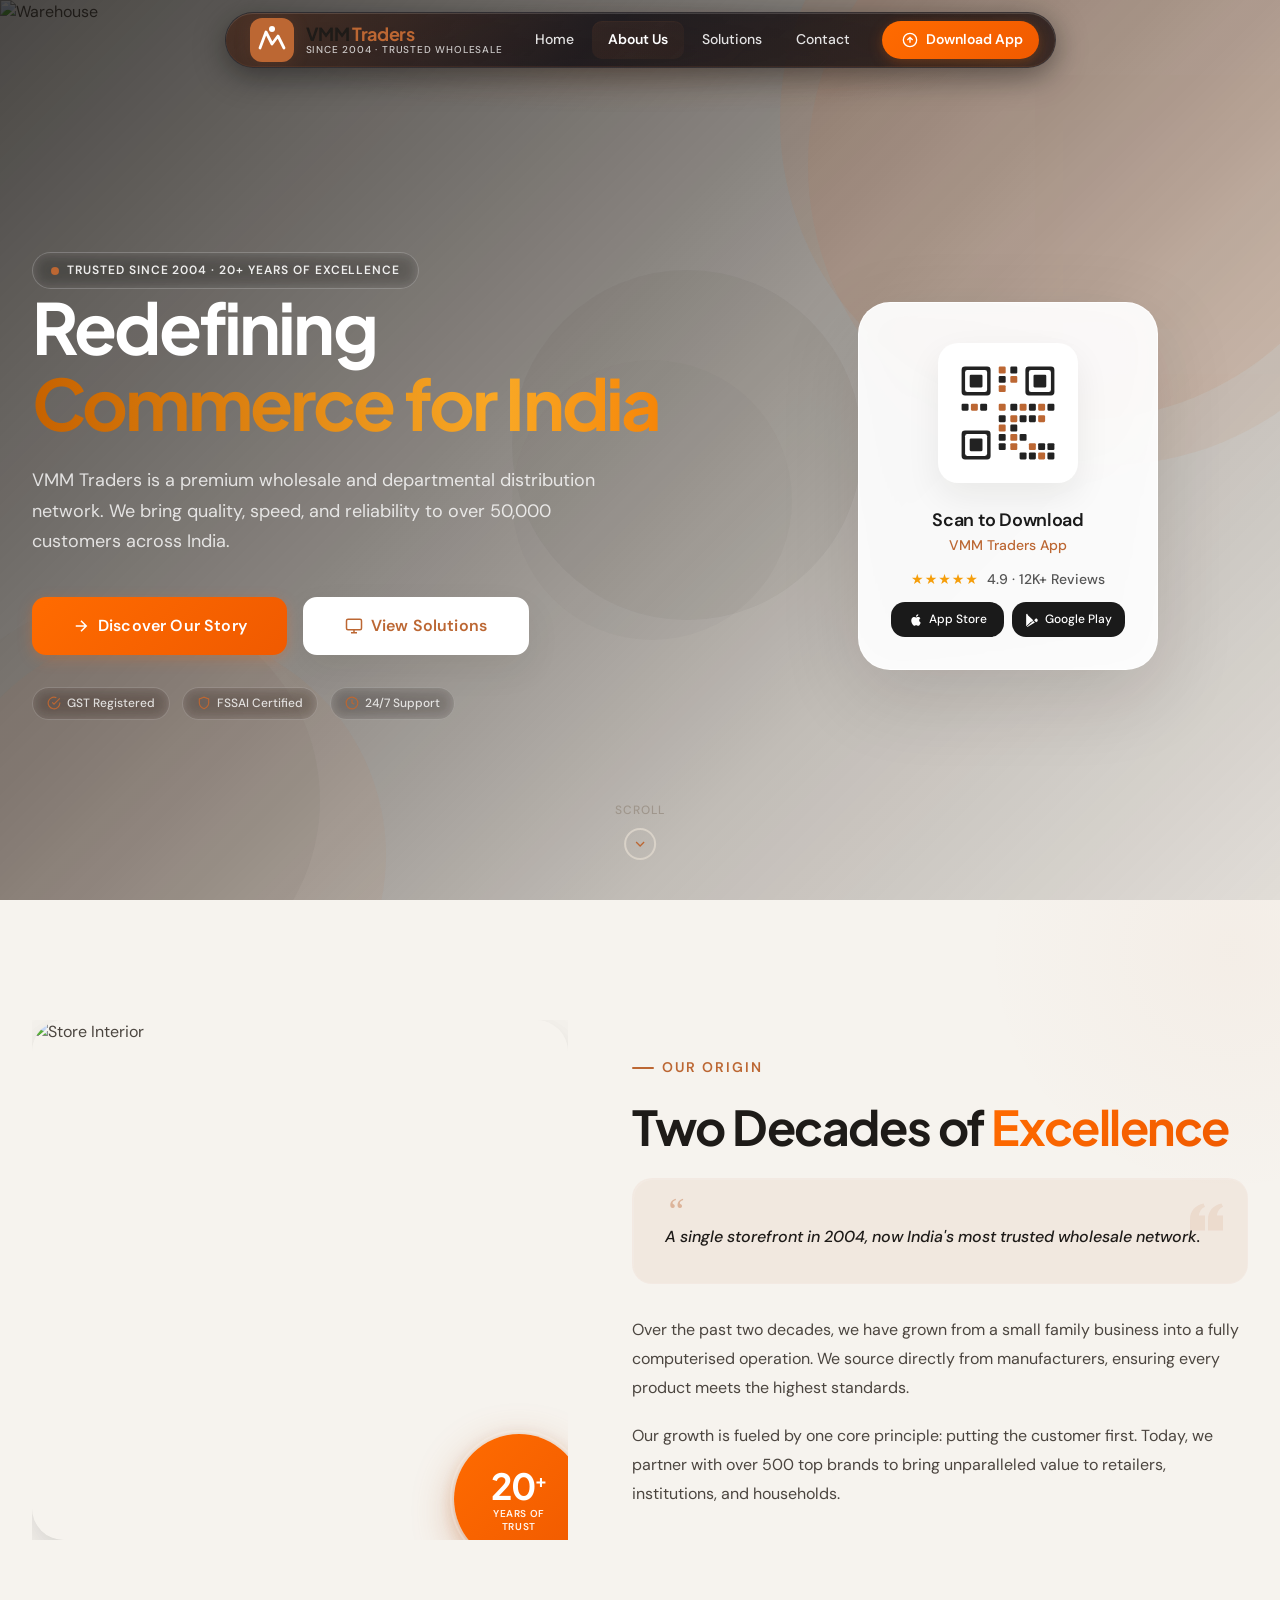
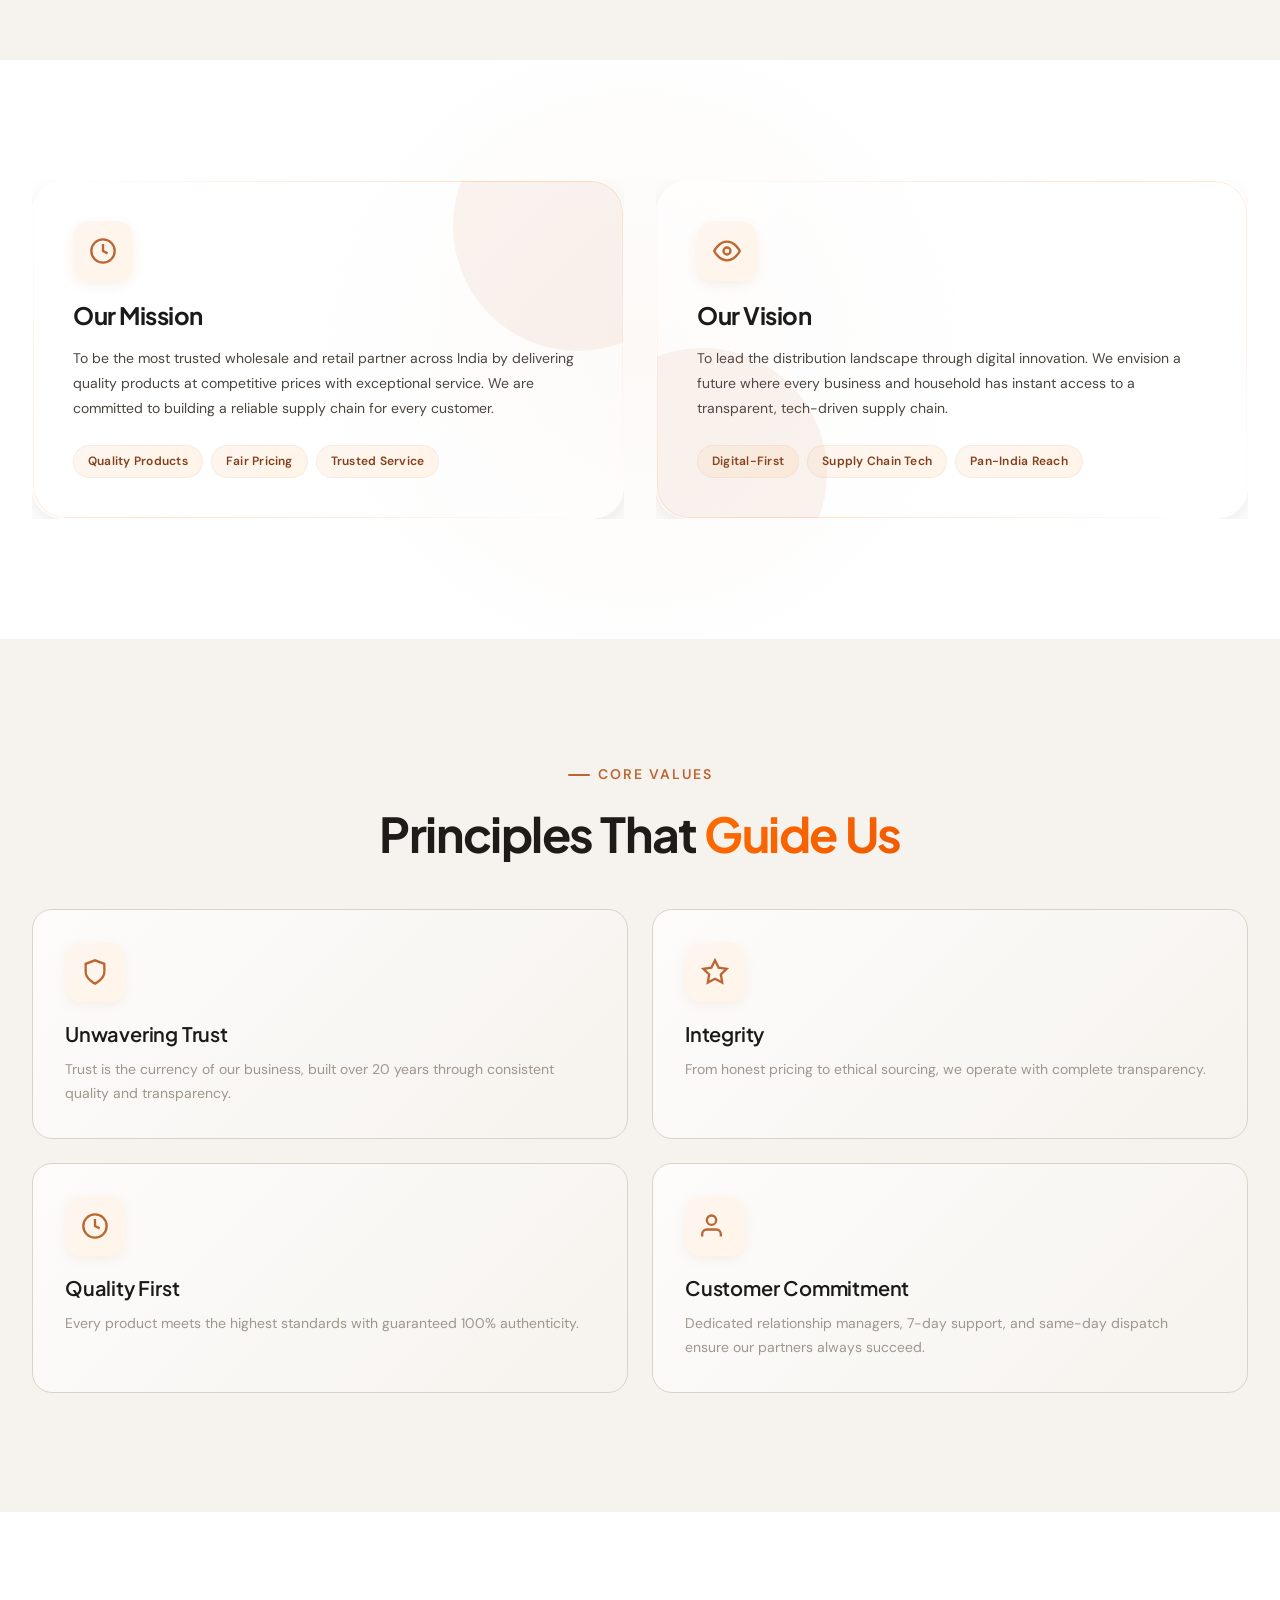
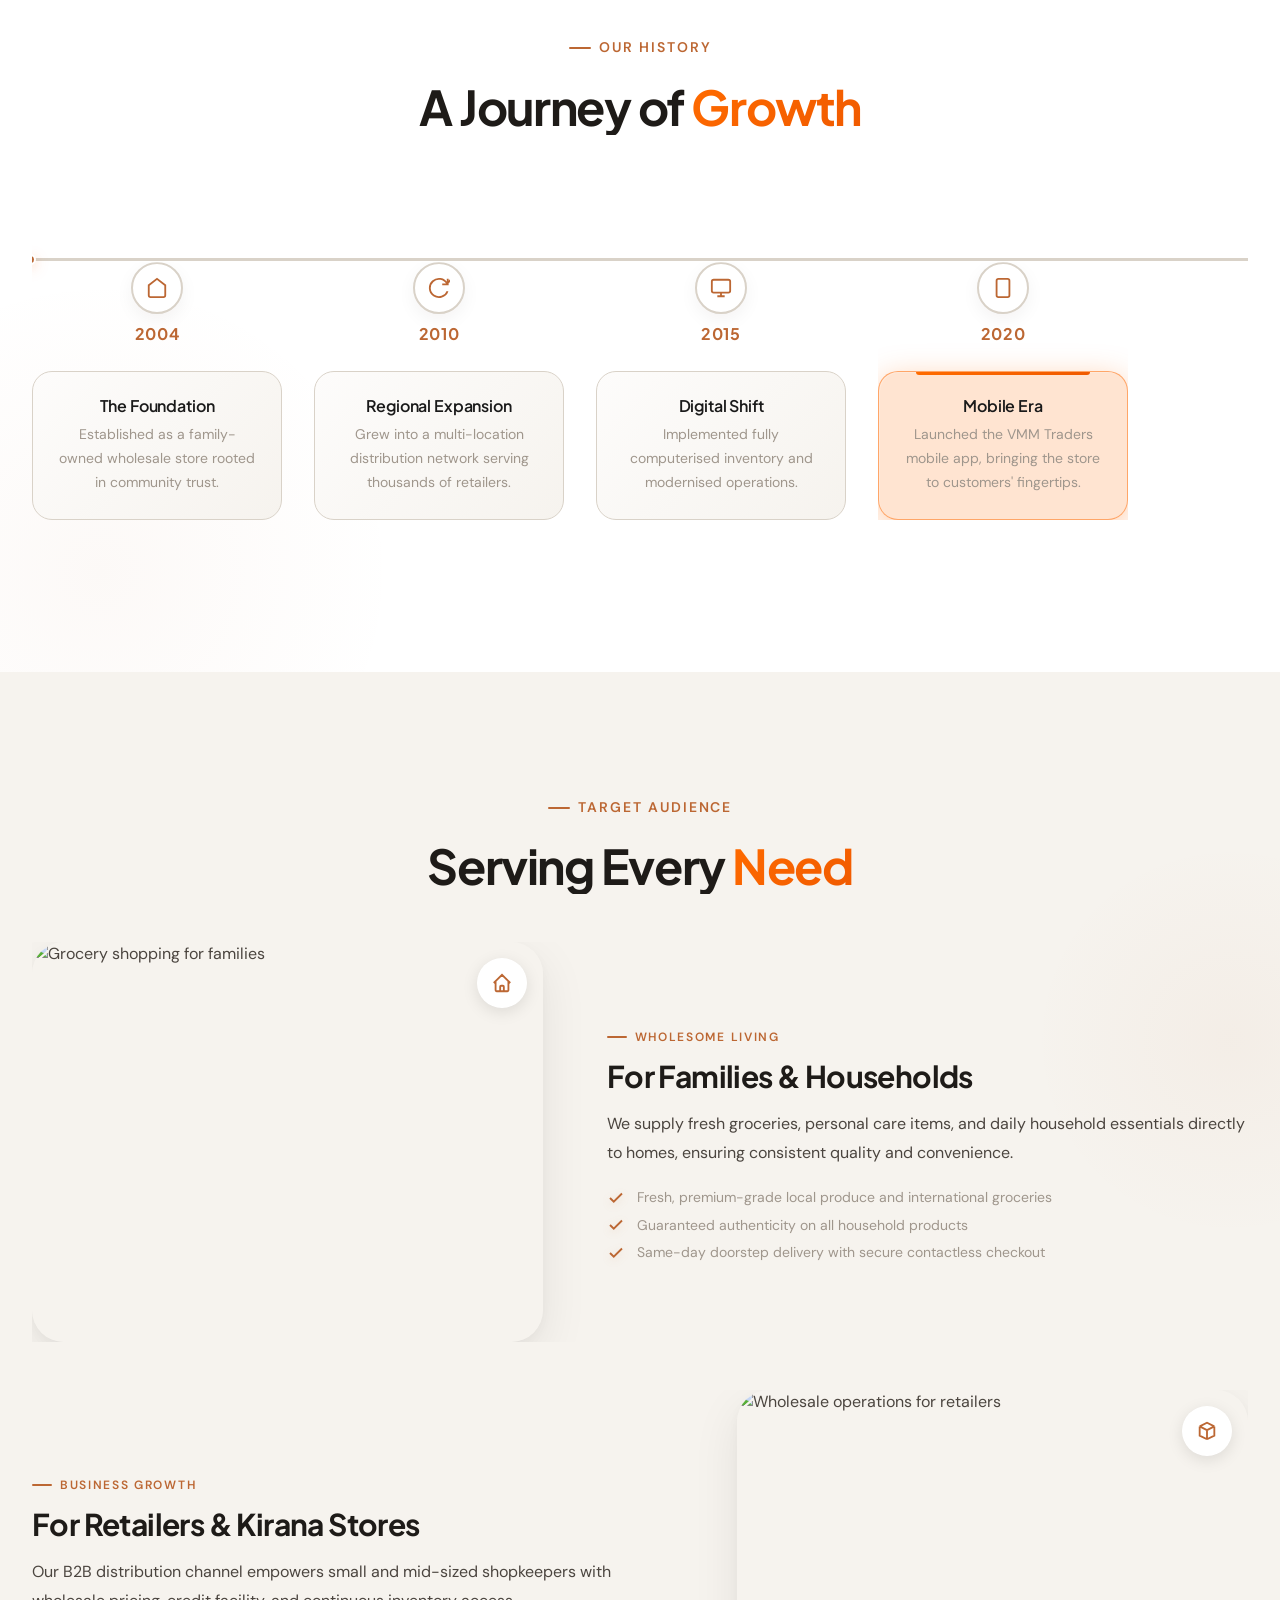
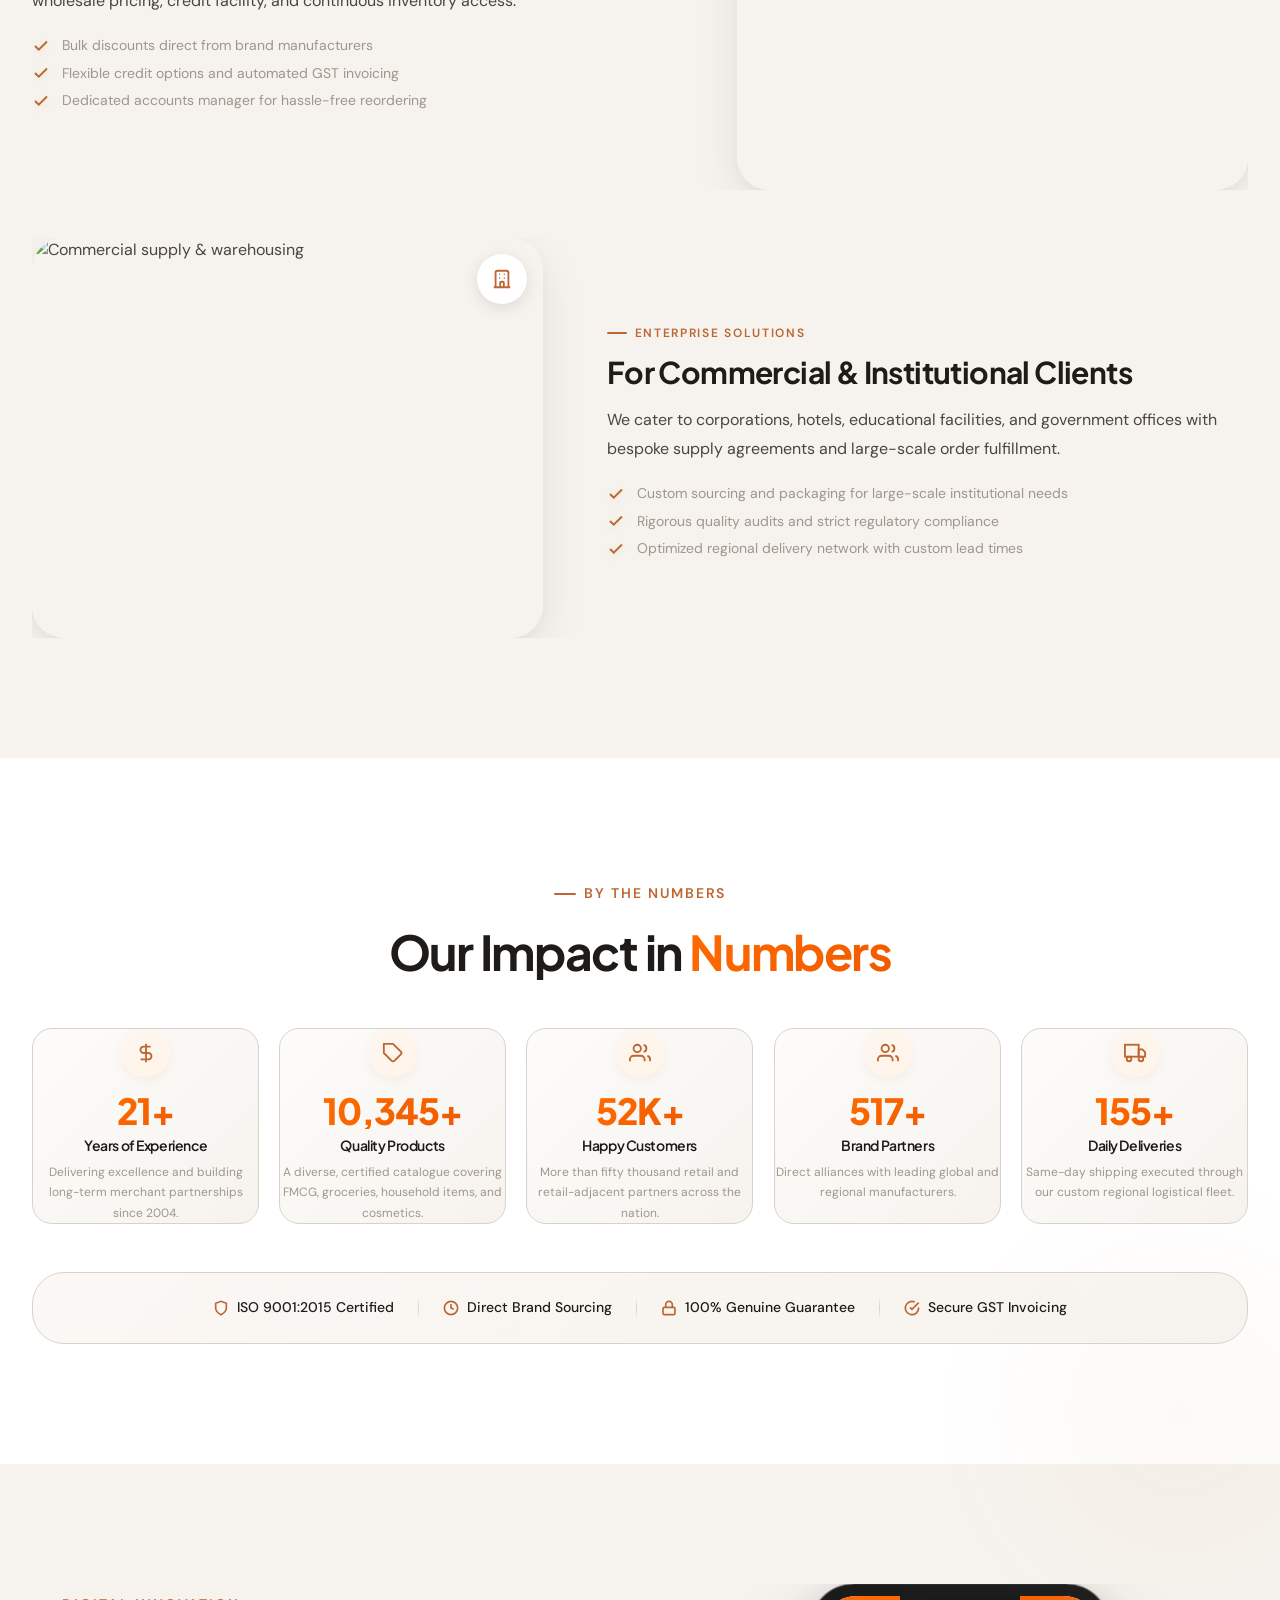
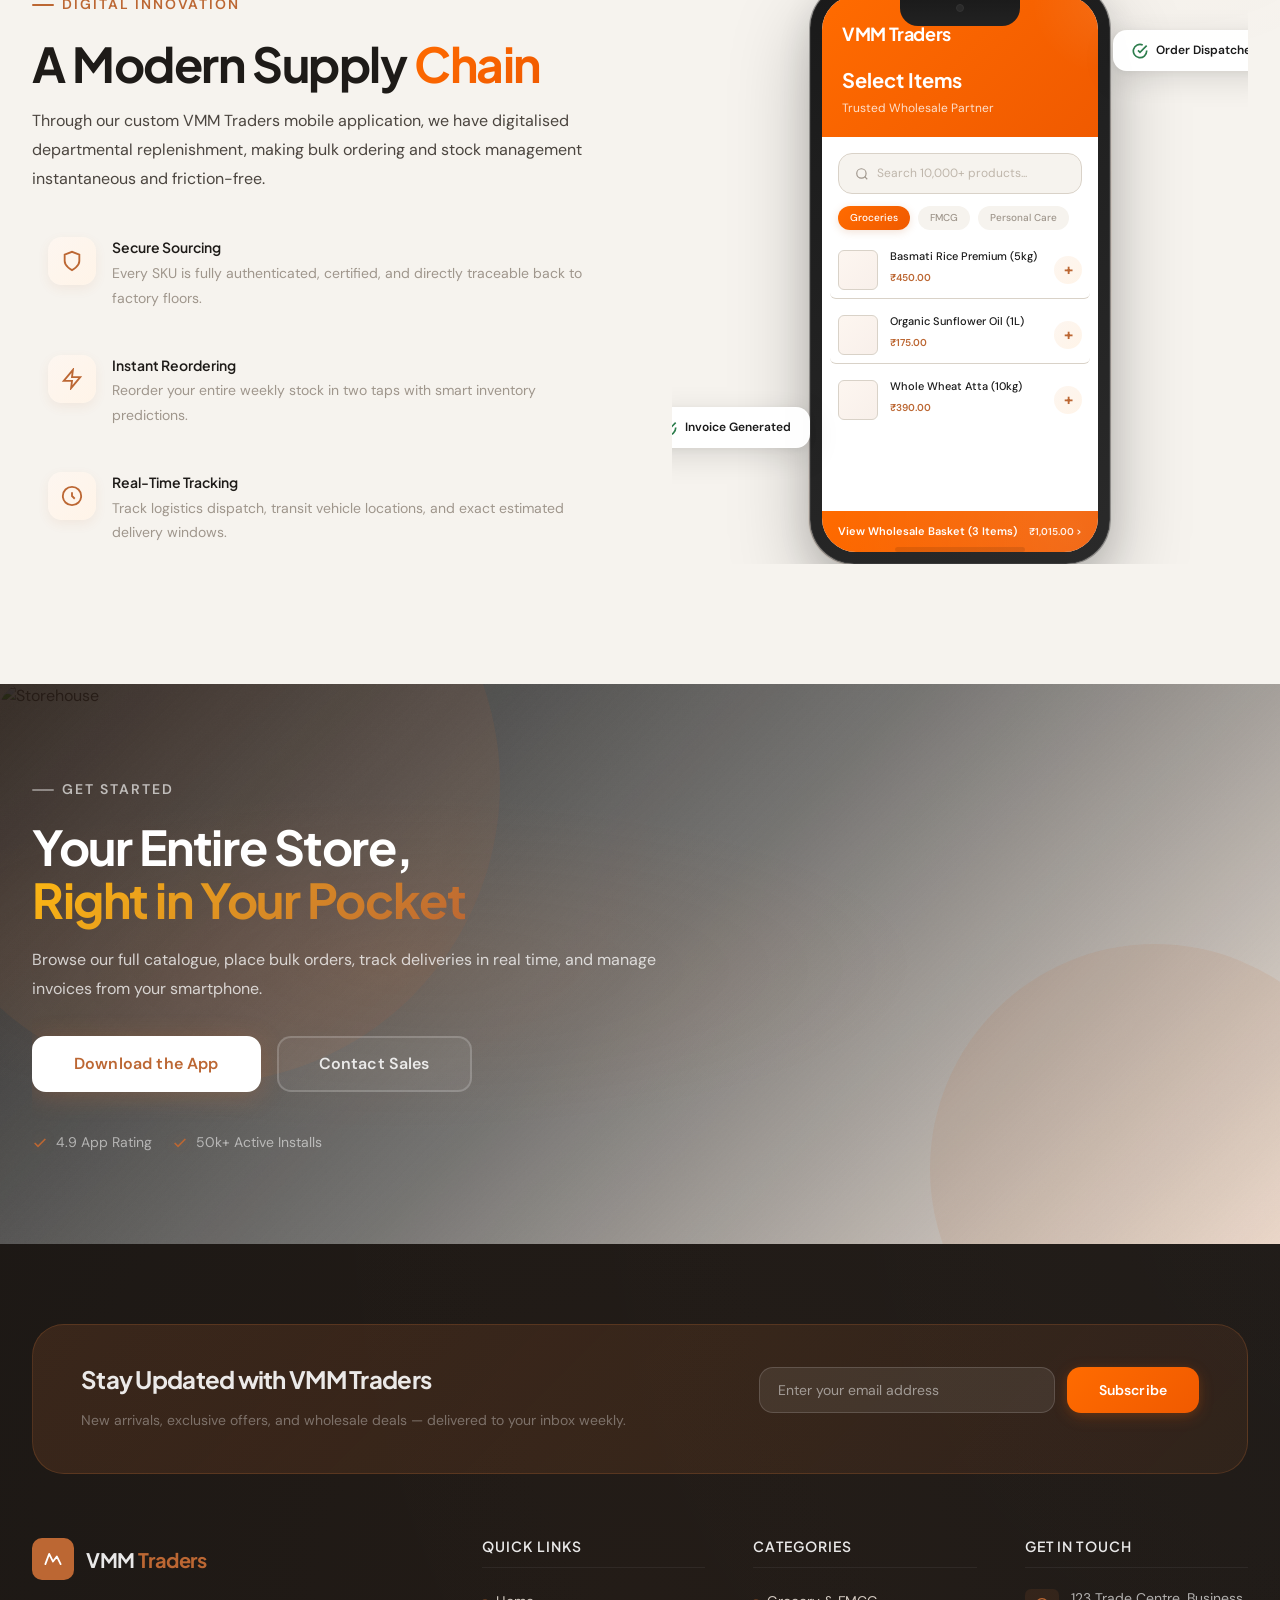
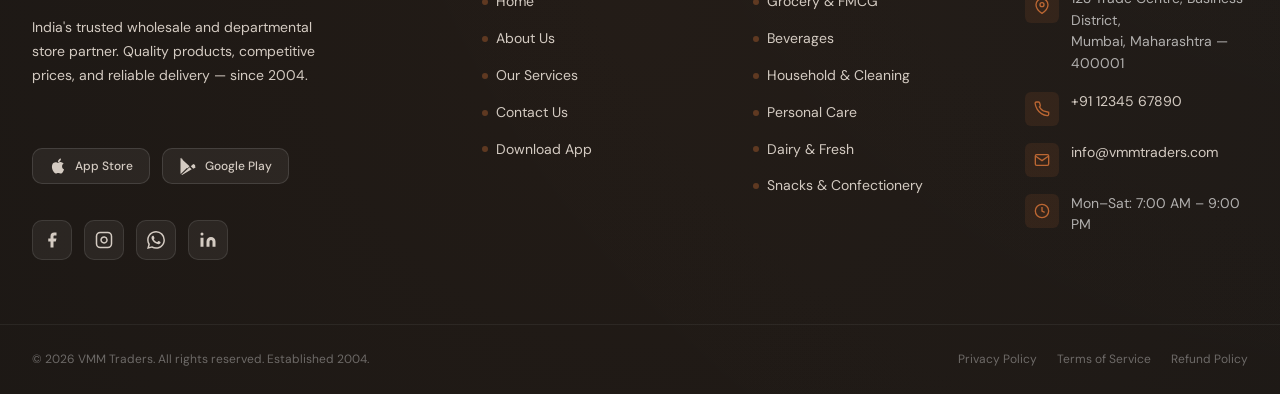
==== commit 67dd91df: "first commit" ====
--- a/about.html
+++ b/about.html
@@ -40,6 +40,7 @@
   <!-- Global Design System -->
   <link rel="stylesheet" href="css/global.css" />
   <link rel="stylesheet" href="css/animations.css" />
+  <link rel="stylesheet" href="css/accessibility.css" />
 
   <!-- Page CSS -->
   <link rel="stylesheet" href="css/about.css" />
@@ -47,7 +48,7 @@
   <!-- Responsive last -->
   <link rel="stylesheet" href="css/responsive.css" />
 
-  <meta name="theme-color" content="#F57C00" />
+  <meta name="theme-color" content="#BC6733" />
 </head>
 <body>
 
@@ -67,7 +68,7 @@
       <a href="index.html" class="navbar__logo" aria-label="VMM Traders — Go to homepage">
         <div class="navbar__logo-icon" aria-hidden="true">
           <svg viewBox="0 0 44 44" fill="none" xmlns="http://www.w3.org/2000/svg">
-            <rect width="44" height="44" rx="12" fill="#F57C00"/>
+            <rect width="44" height="44" rx="12" fill="#BC6733"/>
             <path d="M10 30L16 14L22 26L28 18L34 30" stroke="white" stroke-width="2.8" stroke-linecap="round" stroke-linejoin="round"/>
             <circle cx="22" cy="11" r="3" fill="white"/>
           </svg>
@@ -132,7 +133,7 @@
   <!-- ══════════════════════════════════════════════════════════
        MAIN CONTENT
        ══════════════════════════════════════════════════════════ -->
-  <main id="main-content" role="main">
+  <main id="main-content" role="main" class="page-enter">
 
     <!-- ══════════════════════════════════════════════════════════
          HERO SECTION
@@ -143,6 +144,11 @@
       <div class="hero__bg" aria-hidden="true">
         <img src="https://images.unsplash.com/photo-1586528116311-ad8dd3c8310d?w=1800&q=85&fit=crop" class="hero__bg-img" alt="Warehouse" width="1800" height="1200" loading="eager" fetchpriority="high" />
         <div class="hero__overlay"></div>
+        <div class="mesh-gradient" aria-hidden="true">
+          <div class="mesh-gradient__blob mesh-gradient__blob--1"></div>
+          <div class="mesh-gradient__blob mesh-gradient__blob--2"></div>
+          <div class="mesh-gradient__blob mesh-gradient__blob--3"></div>
+        </div>
       </div>
 
       <!-- Animated orbs -->
@@ -164,9 +170,7 @@
             </div>
 
             <h1 class="hero__headline">
-              Redefining
-              <span class="hero__headline-highlight">Commerce</span>
-              for India
+              Redefining<br><span class="hero__headline-highlight anim-shimmer-text">Commerce for India</span>
             </h1>
 
             <p class="hero__subtext">
@@ -175,11 +179,11 @@
             </p>
 
             <div class="hero__actions">
-              <a href="#our-story" class="btn btn-primary btn-lg">
+              <a href="#our-story" class="btn btn-primary btn-lg magnetic-btn" data-magnetic>
                 <svg viewBox="0 0 24 24" fill="none" stroke="currentColor" stroke-width="2" aria-hidden="true"><path d="M5 12h14M12 5l7 7-7 7"/></svg>
                 Discover Our Story
               </a>
-              <a href="solutions.html" class="btn btn-white btn-lg">
+              <a href="solutions.html" class="btn btn-white btn-lg magnetic-btn" data-magnetic>
                 <svg viewBox="0 0 24 24" fill="none" stroke="currentColor" stroke-width="2" aria-hidden="true"><rect x="2" y="3" width="20" height="14" rx="2"/><path d="M8 21h8M12 17v4"/></svg>
                 View Solutions
               </a>
@@ -216,38 +220,38 @@
                   <rect x="10" y="65" width="25" height="25" rx="3" fill="#222"/>
                   <rect x="13" y="68" width="19" height="19" rx="2" fill="white"/>
                   <rect x="17" y="72" width="11" height="11" rx="1" fill="#222"/>
-                  <rect x="42" y="10" width="6" height="6" rx="1" fill="#F57C00"/>
+                  <rect x="42" y="10" width="6" height="6" rx="1" fill="#BC6733"/>
                   <rect x="52" y="10" width="6" height="6" rx="1" fill="#222"/>
                   <rect x="42" y="18" width="6" height="6" rx="1" fill="#222"/>
-                  <rect x="52" y="18" width="6" height="6" rx="1" fill="#F57C00"/>
-                  <rect x="42" y="26" width="6" height="6" rx="1" fill="#F57C00"/>
+                  <rect x="52" y="18" width="6" height="6" rx="1" fill="#BC6733"/>
+                  <rect x="42" y="26" width="6" height="6" rx="1" fill="#BC6733"/>
                   <rect x="10" y="42" width="6" height="6" rx="1" fill="#222"/>
-                  <rect x="18" y="42" width="6" height="6" rx="1" fill="#F57C00"/>
+                  <rect x="18" y="42" width="6" height="6" rx="1" fill="#BC6733"/>
                   <rect x="26" y="42" width="6" height="6" rx="1" fill="#222"/>
-                  <rect x="42" y="42" width="6" height="6" rx="1" fill="#F57C00"/>
+                  <rect x="42" y="42" width="6" height="6" rx="1" fill="#BC6733"/>
                   <rect x="52" y="42" width="6" height="6" rx="1" fill="#222"/>
-                  <rect x="60" y="42" width="6" height="6" rx="1" fill="#F57C00"/>
+                  <rect x="60" y="42" width="6" height="6" rx="1" fill="#BC6733"/>
                   <rect x="68" y="42" width="6" height="6" rx="1" fill="#222"/>
-                  <rect x="76" y="42" width="6" height="6" rx="1" fill="#F57C00"/>
+                  <rect x="76" y="42" width="6" height="6" rx="1" fill="#BC6733"/>
                   <rect x="84" y="42" width="6" height="6" rx="1" fill="#222"/>
                   <rect x="42" y="52" width="6" height="6" rx="1" fill="#222"/>
-                  <rect x="52" y="52" width="6" height="6" rx="1" fill="#F57C00"/>
+                  <rect x="52" y="52" width="6" height="6" rx="1" fill="#BC6733"/>
                   <rect x="60" y="52" width="6" height="6" rx="1" fill="#222"/>
                   <rect x="68" y="52" width="6" height="6" rx="1" fill="#222"/>
-                  <rect x="76" y="52" width="6" height="6" rx="1" fill="#F57C00"/>
-                  <rect x="42" y="60" width="6" height="6" rx="1" fill="#F57C00"/>
+                  <rect x="76" y="52" width="6" height="6" rx="1" fill="#BC6733"/>
+                  <rect x="42" y="60" width="6" height="6" rx="1" fill="#BC6733"/>
                   <rect x="52" y="60" width="6" height="6" rx="1" fill="#222"/>
                   <rect x="42" y="68" width="6" height="6" rx="1" fill="#222"/>
-                  <rect x="52" y="68" width="6" height="6" rx="1" fill="#F57C00"/>
+                  <rect x="52" y="68" width="6" height="6" rx="1" fill="#BC6733"/>
                   <rect x="60" y="68" width="6" height="6" rx="1" fill="#222"/>
-                  <rect x="68" y="76" width="6" height="6" rx="1" fill="#F57C00"/>
+                  <rect x="68" y="76" width="6" height="6" rx="1" fill="#BC6733"/>
                   <rect x="76" y="76" width="6" height="6" rx="1" fill="#222"/>
                   <rect x="84" y="76" width="6" height="6" rx="1" fill="#222"/>
                   <rect x="42" y="76" width="6" height="6" rx="1" fill="#222"/>
-                  <rect x="52" y="76" width="6" height="6" rx="1" fill="#F57C00"/>
+                  <rect x="52" y="76" width="6" height="6" rx="1" fill="#BC6733"/>
                   <rect x="60" y="84" width="6" height="6" rx="1" fill="#222"/>
                   <rect x="68" y="84" width="6" height="6" rx="1" fill="#222"/>
-                  <rect x="76" y="84" width="6" height="6" rx="1" fill="#F57C00"/>
+                  <rect x="76" y="84" width="6" height="6" rx="1" fill="#BC6733"/>
                   <rect x="84" y="84" width="6" height="6" rx="1" fill="#222"/>
                 </svg>
               </div>
@@ -370,7 +374,7 @@
         </div>
         <div class="values__grid">
           <!-- Trust -->
-          <div class="value-card reveal-scale" data-delay="1" data-tilt="true" data-tilt-x="8" data-tilt-y="8">
+          <div class="value-card reveal-scale hover-shine" data-delay="1" data-tilt="true" data-tilt-x="8" data-tilt-y="8">
             <div class="value-card__icon-wrap">
               <div class="value-card__icon">
                 <svg viewBox="0 0 24 24" fill="none" stroke="currentColor" stroke-width="2"><path d="M12 22s8-4 8-10V5l-8-3-8 3v7c0 6 8 10 8 10z"/></svg>
@@ -381,7 +385,7 @@
           </div>
           
           <!-- Integrity -->
-          <div class="value-card reveal-scale" data-delay="2" data-tilt="true" data-tilt-x="8" data-tilt-y="8">
+          <div class="value-card reveal-scale hover-shine" data-delay="2" data-tilt="true" data-tilt-x="8" data-tilt-y="8">
             <div class="value-card__icon-wrap">
               <div class="value-card__icon">
                 <svg viewBox="0 0 24 24" fill="none" stroke="currentColor" stroke-width="2"><polygon points="12 2 15.09 8.26 22 9.27 17 14.14 18.18 21.02 12 17.77 5.82 21.02 7 14.14 2 9.27 8.91 8.26 12 2"/></svg>
@@ -392,7 +396,7 @@
           </div>
           
           <!-- Quality -->
-          <div class="value-card reveal-scale" data-delay="3" data-tilt="true" data-tilt-x="8" data-tilt-y="8">
+          <div class="value-card reveal-scale hover-shine" data-delay="3" data-tilt="true" data-tilt-x="8" data-tilt-y="8">
             <div class="value-card__icon-wrap">
               <div class="value-card__icon">
                 <svg viewBox="0 0 24 24" fill="none" stroke="currentColor" stroke-width="2"><circle cx="12" cy="12" r="10"/><path d="M12 6v6l4 2"/></svg>
@@ -403,7 +407,7 @@
           </div>
           
           <!-- Commitment -->
-          <div class="value-card reveal-scale" data-delay="4" data-tilt="true" data-tilt-x="8" data-tilt-y="8">
+          <div class="value-card reveal-scale hover-shine" data-delay="4" data-tilt="true" data-tilt-x="8" data-tilt-y="8">
             <div class="value-card__icon-wrap">
               <div class="value-card__icon">
                 <svg viewBox="0 0 24 24" fill="none" stroke="currentColor" stroke-width="2"><path d="M17 21v-2a4 4 0 00-4-4H5a4 4 0 00-4 4v2"/><circle cx="9" cy="7" r="4"/></svg>
@@ -611,7 +615,7 @@
 
         <div class="trust-stats__grid">
           <!-- Stat 1 -->
-          <div class="trust-stat-card reveal" data-delay="1">
+          <div class="trust-stat-card reveal hover-shine" data-delay="1">
             <div class="trust-stat-card__icon">
               <svg viewBox="0 0 24 24" fill="none" stroke="currentColor" stroke-width="2"><path d="M12 2v20M17 5H9.5a3.5 3.5 0 000 7h5a3.5 3.5 0 010 7H6"/></svg>
             </div>
@@ -621,7 +625,7 @@
           </div>
 
           <!-- Stat 2 -->
-          <div class="trust-stat-card reveal" data-delay="2">
+          <div class="trust-stat-card reveal hover-shine" data-delay="2">
             <div class="trust-stat-card__icon">
               <svg viewBox="0 0 24 24" fill="none" stroke="currentColor" stroke-width="2"><path d="M20.59 13.41l-7.17 7.17a2 2 0 01-2.83 0L2 12V2h10l8.59 8.59a2 2 0 010 2.82zM7 7h.01"/></svg>
             </div>
@@ -631,7 +635,7 @@
           </div>
 
           <!-- Stat 3 -->
-          <div class="trust-stat-card reveal" data-delay="3">
+          <div class="trust-stat-card reveal hover-shine" data-delay="3">
             <div class="trust-stat-card__icon">
               <svg viewBox="0 0 24 24" fill="none" stroke="currentColor" stroke-width="2"><path d="M17 21v-2a4 4 0 00-4-4H5a4 4 0 00-4 4v2"/><circle cx="9" cy="7" r="4"/><path d="M23 21v-2a4 4 0 00-3-3.87m-4-12a4 4 0 010 7.75"/></svg>
             </div>
@@ -641,7 +645,7 @@
           </div>
 
           <!-- Stat 4 -->
-          <div class="trust-stat-card reveal" data-delay="4">
+          <div class="trust-stat-card reveal hover-shine" data-delay="4">
             <div class="trust-stat-card__icon">
               <svg viewBox="0 0 24 24" fill="none" stroke="currentColor" stroke-width="2"><path d="M17 21v-2a4 4 0 00-4-4H5a4 4 0 00-4 4v2"/><circle cx="9" cy="7" r="4"/><path d="M23 21v-2a4 4 0 00-3-3.87m-4-12a4 4 0 010 7.75"/></svg>
             </div>
@@ -651,7 +655,7 @@
           </div>
 
           <!-- Stat 5 -->
-          <div class="trust-stat-card reveal" data-delay="5">
+          <div class="trust-stat-card reveal hover-shine" data-delay="5">
             <div class="trust-stat-card__icon">
               <svg viewBox="0 0 24 24" fill="none" stroke="currentColor" stroke-width="2"><rect x="1" y="3" width="15" height="13"/><polygon points="16 8 20 8 23 11 23 16 16 16 16 8"/><circle cx="5.5" cy="18.5" r="2.5"/><circle cx="18.5" cy="18.5" r="2.5"/></svg>
             </div>
@@ -894,7 +898,7 @@
         <!-- Brand column -->
         <div class="footer__brand">
           <a href="index.html" class="footer__brand-logo" aria-label="VMM Traders — Home">
-            <div style="width:42px;height:42px;background:#F57C00;border-radius:10px;display:flex;align-items:center;justify-content:center;flex-shrink:0;">
+            <div style="width:42px;height:42px;background:#BC6733;border-radius:10px;display:flex;align-items:center;justify-content:center;flex-shrink:0;">
               <svg viewBox="0 0 44 44" fill="none" width="28" height="28"><path d="M10 30L16 14L22 26L28 18L34 30" stroke="white" stroke-width="2.8" stroke-linecap="round" stroke-linejoin="round"/></svg>
             </div>
             <span class="footer__brand-name">VMM <span>Traders</span></span>
--- a/css/global.css
+++ b/css/global.css
@@ -1,8 +1,7 @@
 /* =============================================================
    VMM TRADERS — GLOBAL DESIGN SYSTEM
-   Brand Identity: Premium Orange Corporate · Warm Modern
-   Philosophy: 70% White · 20% Orange · 10% Warm Neutrals
-   Quality Reference: Apple · Stripe · Linear · Framer
+   Brand Identity: Rust Copper · Heritage Enterprise
+   Philosophy: Premium · Corporate · Trustworthy · Timeless
    ============================================================= */
 
 /* ─────────────────────────────────────────────────────────────
@@ -10,65 +9,113 @@
    ───────────────────────────────────────────────────────────── */
 :root {
 
-  /* ── Brand Colors — Warm Orange Family ── */
-  --clr-orange:        #F57C00;
-  --clr-orange-hover:  #E06D00;
-  --clr-orange-dark:   #BA5800;
-  --clr-orange-darker: #8F4300;
-  --clr-orange-light:  #FFF2E4;
-  --clr-orange-soft:   #FDE8D0;
-  --clr-orange-mid:    #F9A825;
-  --clr-orange-pale:   #FEF7EF;
-  --clr-orange-glow:   rgba(245,124,0,0.12);
-
-  /* ── Secondary — Deep Ink ── */
-  --clr-ink:           #1A1C23;
-  --clr-ink-light:     #2D2F3A;
-  --clr-ink-muted:     #646674;
-
-  /* ── Neutral Base — Warm Premium ── */
+  /* ── Brand Accent — Refined Rust Copper ── */
+  --clr-orange-50:     #FDF6F0;
+  --clr-orange-100:    #F9EBDF;
+  --clr-orange-200:    #F0D5BD;
+  --clr-orange-300:    #E4B896;
+  --clr-orange-400:    #D39264;
+  --clr-orange:        #BC6733;
+  --clr-orange-600:    #A05023;
+  --clr-orange-dark:   #833F1C;
+  --clr-orange-800:    #693115;
+  --clr-orange-900:    #4E240F;
+  --clr-orange-950:    #2C1407;
+  --clr-orange-hover:  #A95B2C;
+  --clr-orange-pressed:#9A5024;
+  --clr-orange-mid:    #BC6733;
+  --clr-orange-light:  #FDF6F0;
+  --clr-orange-soft:   rgba(188, 103, 51, 0.10);
+  --clr-orange-glow:   rgba(188, 103, 51, 0.14);
+
+  --clr-charcoal:      #1C1815;
+  --clr-charcoal-hover:#2E2A26;
+  --clr-charcoal-glow: rgba(28, 24, 21, 0.15);
+  --clr-champagne:     #D6C0A1;
+  --clr-copper:        #B8845C;
+  --clr-warm-sand:     #E6D9CA;
+  --clr-bronze:        #8C6A4C;
+
+  /* ── Neutral — Heritage Warmth ── */
   --clr-white:         #FFFFFF;
-  --clr-warm-white:    #FEFAF5;
-  --clr-soft-cream:    #FEF6EC;
-  --clr-border:        #F0E4D8;
-  --clr-border-mid:    #E4D3C2;
-
-  /* ── Surface Colors — section alternation ── */
-  --clr-surface:       #FFFAF6;
-  --clr-surface-alt:   #FEF4EB;
-  --clr-surface-card:  #FFFFFF;
-
-  /* ── Text — Rich Warm Neutrals ── */
-  --clr-heading:       #1A1512;
-  --clr-body:          #4A4540;
-  --clr-muted:         #8A857F;
-  --clr-placeholder:   #B5AFA8;
+  --clr-neutral-25:   #FDFCFB;
+  --clr-neutral-50:   #FBF9F6;
+  --clr-neutral-100:  #F6F3EE;
+  --clr-neutral-150:  #EFEBE4;
+  --clr-neutral-200:  #E6E0D7;
+  --clr-neutral-300:  #D4CCC1;
+  --clr-neutral-400:  #BEB4A7;
+  --clr-neutral-500:  #A2988A;
+  --clr-neutral-600:  #83796F;
+  --clr-neutral-700:  #655D55;
+  --clr-neutral-800:  #49433D;
+  --clr-neutral-900:  #2D2925;
+  --clr-neutral-950:  #1A1714;
+
+  /* ── Core Aliases ── */
+  --clr-bg:            #F6F3EE;
+  --clr-warm-white:    #F6F3EE;
+  --clr-section-bg:    #FFFFFF;
+  --clr-section-alt:   #F2EEE8;
+  --clr-hero-bg:       #F7F4EF;
+  --clr-card-bg:       #FFFFFF;
+  --clr-card-hover:    #FDFCFA;
+  --clr-card-border:   #E8E2D9;
+  --clr-card-border-hover:#C6A17B;
+  --clr-footer-bg:     #1C1815;
+  --clr-navbar-bg:     rgba(24, 20, 18, 0.92);
+  --clr-elevated:      #FFFFFF;
+  --clr-surface:       #FAF8F5;
+
+  /* ── Text ── */
+  --clr-heading:       #1E1B18;
+  --clr-body:          #4B453F;
+  --clr-text:          #1E1B18;
+  --clr-text-secondary:#7A726A;
+  --clr-text-muted:    #9F968C;
+  --clr-text-white:    #FFFFFF;
+  --clr-footer-text:   #D4CBC2;
+  --clr-muted:         #9F968C;
+  --clr-placeholder:   #BFB6AB;
+
+  /* ── Borders ── */
+  --clr-border-light:  #EBE5DD;
+  --clr-border:        #D9D2C8;
+  --clr-border-strong: #C2B8AC;
+  --clr-border-focus:  #BC6733;
+
+  /* ── Icons ── */
+  --clr-icon:          #833F1C;
+  --clr-icon-hover:    #BC6733;
+  --clr-icon-muted:    #A59C92;
+
+  /* ── Status ── */
+  --clr-success:       #2D7D4C;
+  --clr-warning:       #C6962A;
+  --clr-danger:        #BF4040;
+  --clr-info:          #3D6FA8;
+  --clr-error:         #BF4040;
 
   /* ── Dark Footer ── */
-  --clr-footer-bg:     #141210;
-  --clr-footer-surface:#1D1B19;
-  --clr-footer-border: rgba(255,255,255,0.07);
-  --clr-footer-text:   rgba(255,255,255,0.62);
+  --clr-footer-surface:rgba(28, 24, 21, 0.50);
+  --clr-footer-border: rgba(255,255,255,0.06);
   --clr-footer-muted:  rgba(255,255,255,0.35);
   --clr-footer-heading:rgba(255,255,255,0.90);
 
-  /* ── Semantic ── */
-  --clr-success:       #1A8B5C;
-  --clr-success-light: #E8F6F0;
-  --clr-error:         #D93025;
-  --clr-error-light:   #FCE8E6;
-  --clr-warning:       #F59E0B;
-
-  /* ── Gradients — Rich & Dramatic ── */
-  --grad-primary:      linear-gradient(135deg, #F57C00 0%, #FF9A2E 50%, #F9A825 100%);
-  --grad-primary-hover:linear-gradient(135deg, #E06D00 0%, #F59000 100%);
-  --grad-accent:       linear-gradient(135deg, #F57C00 0%, #1A1C23 100%);
-  --grad-orange-subtle:linear-gradient(135deg, #FFF2E4 0%, #FEF7EF 100%);
-  --grad-warm:         linear-gradient(135deg, #FEFAF5 0%, #FEF6EC 100%);
-  --grad-dark:         linear-gradient(160deg, #141210 0%, #1D1B19 100%);
-  --grad-glass:        linear-gradient(135deg, rgba(255,255,255,0.82) 0%, rgba(255,255,255,0.55) 100%);
-  --grad-shimmer:      linear-gradient(90deg, transparent 0%, rgba(245,124,0,0.10) 40%, rgba(245,124,0,0.18) 50%, rgba(245,124,0,0.10) 60%, transparent 100%);
-  --grad-hero:         linear-gradient(160deg, #FEFAF5 0%, #FEF6EC 55%, #FFF2E4 100%);
+  /* ── Gradients — Heritage Enterprise ── */
+  --grad-primary:      linear-gradient(135deg, #FF6B00, #F05A00);
+  --grad-primary-hover:linear-gradient(135deg, #F05A00, #D94A00);
+  --grad-accent:       linear-gradient(135deg, #FF6B00, #4E240F);
+  --grad-hero-overlay: linear-gradient(180deg, rgba(18, 16, 14, 0.60), rgba(18, 16, 14, 0.20));
+  --grad-premium:      linear-gradient(135deg, #F6F3EE, #FDFCFB);
+  --grad-warm:         linear-gradient(135deg, #FBF9F6, #F6F3EE);
+  --grad-dark:         linear-gradient(160deg, #1C1815, #14110E);
+  --grad-glass:        linear-gradient(135deg, rgba(255,255,255,0.55) 0%, rgba(255,255,255,0.25) 100%);
+  --grad-shimmer:      linear-gradient(90deg, transparent 0%, rgba(255,107,0,0.06) 40%, rgba(255,107,0,0.12) 50%, rgba(255,107,0,0.06) 60%, transparent 100%);
+  --grad-hero:         linear-gradient(160deg, #F7F4EF, #FBF9F6 55%, #FFFFFF);
+  --grad-text-gradient:linear-gradient(135deg, #1E1B18 30%, #FF6B00 100%);
+  --grad-card:         linear-gradient(135deg, #FDFCFB 0%, #F6F3EE 100%);
+  --grad-card-hover:   linear-gradient(135deg, #FEFDFC 0%, #F8F5F0 100%);
 
   /* ── Typography ── */
   --font-heading:      'Plus Jakarta Sans', 'Segoe UI', system-ui, sans-serif;
@@ -148,21 +195,22 @@
   --radius-2xl:   48px;
   --radius-full:  9999px;
 
-  /* ── Shadows — soft layered, no heavy dark ── */
-  --shadow-xs:  0 1px 3px rgba(0,0,0,0.05);
-  --shadow-sm:  0 2px 8px rgba(0,0,0,0.06), 0 1px 3px rgba(0,0,0,0.04);
-  --shadow-md:  0 4px 20px rgba(0,0,0,0.08), 0 2px 8px rgba(0,0,0,0.05);
-  --shadow-lg:  0 8px 40px rgba(0,0,0,0.10), 0 4px 16px rgba(0,0,0,0.06);
-  --shadow-xl:  0 16px 64px rgba(0,0,0,0.12), 0 6px 24px rgba(0,0,0,0.07);
-  --shadow-2xl: 0 24px 80px rgba(0,0,0,0.14), 0 8px 32px rgba(0,0,0,0.08);
-
-  --shadow-orange-sm: 0 4px 16px rgba(245,124,0,0.22), 0 2px 8px rgba(245,124,0,0.12);
-  --shadow-orange:    0 8px 32px rgba(245,124,0,0.30), 0 3px 12px rgba(245,124,0,0.16);
-  --shadow-orange-lg: 0 16px 56px rgba(245,124,0,0.36), 0 6px 20px rgba(245,124,0,0.20);
-
-  --shadow-card:      0 2px 16px rgba(0,0,0,0.05), 0 1px 4px rgba(0,0,0,0.03);
-  --shadow-card-hover:0 20px 60px rgba(0,0,0,0.10), 0 8px 28px rgba(245,124,0,0.08), 0 2px 8px rgba(245,124,0,0.04);
-  --shadow-nav:       0 2px 24px rgba(0,0,0,0.07), 0 1px 6px rgba(0,0,0,0.04);
+  /* ── Shadows — Premium Warm Depth ── */
+  --shadow-xs:  0 1px 3px rgba(30, 24, 20, 0.04);
+  --shadow-sm:  0 6px 18px rgba(30, 24, 20, 0.05);
+  --shadow-md:  0 14px 35px rgba(30, 24, 20, 0.07);
+  --shadow-lg:  0 30px 80px rgba(30, 24, 20, 0.10);
+  --shadow-xl:  0 40px 100px rgba(40, 28, 20, 0.10);
+  --shadow-2xl: 0 24px 80px rgba(20, 16, 12, 0.14);
+
+  --shadow-accent-sm: 0 4px 16px rgba(255, 107, 0, 0.18), 0 2px 8px rgba(255, 107, 0, 0.10);
+  --shadow-accent:    0 8px 32px rgba(255, 107, 0, 0.24), 0 3px 12px rgba(255, 107, 0, 0.14);
+  --shadow-accent-lg: 0 16px 56px rgba(255, 107, 0, 0.30), 0 6px 20px rgba(255, 107, 0, 0.18);
+
+  --shadow-card:      0 4px 20px rgba(30, 24, 20, 0.06);
+  --shadow-card-hover:0 14px 44px rgba(30, 24, 20, 0.09), 0 6px 20px rgba(255, 107, 0, 0.05);
+  --shadow-card-glow: 0 14px 44px rgba(30, 24, 20, 0.09), 0 6px 20px rgba(255, 107, 0, 0.05), 0 0 0 1px rgba(255, 107, 0, 0.08);
+  --shadow-nav:       0 4px 24px rgba(20, 16, 12, 0.08);
 
   /* ── Transitions ── */
   --ease-premium: cubic-bezier(0.32, 0.72, 0, 1);
@@ -199,6 +247,38 @@
   --z-top:      999;
 }
 
+/* ==== ACCESSIBILITY OVERRIDES ==== */
+/* Ensure dark ink for all important text */
+.card .card-title,
+.card .card-text,
+.stat-card__number,
+.stat-card__label,
+.navbar__link:hover,
+.btn-primary,
+.btn-primary:hover,
+.btn-primary:active,
+.contact-app-cta__heading,
+.contact-app-cta__desc {
+  color: var(--clr-heading) !important;
+}
+/* Buttons – ensure contrast on hover */
+.btn-primary,
+.btn-primary:hover,
+.btn-primary:active {
+  color: var(--clr-text-white) !important;
+}
+/* Navigation – improve hover contrast */
+.navbar__link:hover {
+  color: var(--clr-heading) !important;
+}
+/* Placeholder text – make it visible */
+::placeholder,
+.form-control::placeholder {
+  color: var(--clr-placeholder) !important;
+  opacity: 1;
+}
+
+
 
 /* ─────────────────────────────────────────────────────────────
    §2  CSS RESET & BASE
@@ -226,7 +306,7 @@
   font-weight: var(--weight-regular);
   line-height: var(--leading-normal);
   color: var(--clr-body);
-  background: linear-gradient(to bottom, var(--clr-warm-white), var(--clr-white));
+  background: var(--clr-bg);
   overflow-x: hidden;
 }
 
@@ -304,16 +384,13 @@
   width: 100%;
   height: 100%;
   object-fit: cover;
-  transition: transform 1.1s cubic-bezier(0.32, 0.72, 0, 1),
-              filter 1.1s cubic-bezier(0.32, 0.72, 0, 1);
+  transition: transform 1.1s cubic-bezier(0.32, 0.72, 0, 1);
   transform: scale(1.12);
-  filter: blur(4px) saturate(0.8);
-  will-change: transform, filter;
+  will-change: transform;
 }
 
 .img-reveal.revealed .img-reveal__inner {
   transform: scale(1);
-  filter: blur(0) saturate(1);
 }
 
 /* Section eyebrow — subtle entrance */
@@ -503,8 +580,18 @@
   margin-bottom: var(--sp-5);
 }
 
-.highlight { color: var(--clr-orange); }
-.section-title .highlight { color: var(--clr-orange); }
+.highlight {
+  background: var(--grad-primary);
+  -webkit-background-clip: text;
+  -webkit-text-fill-color: transparent;
+  background-clip: text;
+}
+.section-title .highlight {
+  background: var(--grad-primary);
+  -webkit-background-clip: text;
+  -webkit-text-fill-color: transparent;
+  background-clip: text;
+}
 
 /* Section Subtitle */
 .section-subtitle {
@@ -555,11 +642,11 @@
 
 /* Section wrappers */
 .section      { padding-block: var(--section-py); }
-.section--white  { background-color: var(--clr-white); }
+.section--white  { background-color: var(--clr-warm-white); }
 .section--warm   { background-color: var(--clr-warm-white); }
-.section--surface{ background-color: var(--clr-surface); }
-.section--alt    { background-color: var(--clr-surface-alt); }
-.section--cream  { background-color: var(--clr-soft-cream); }
+.section--surface{ background-color: var(--clr-section-alt); }
+.section--alt    { background-color: var(--clr-neutral-150); }
+.section--cream  { background-color: var(--clr-neutral-25); }
 .section--orange { background-color: var(--clr-orange-light); }
 .section--dark   { background-color: var(--clr-footer-bg); background: var(--grad-dark); }
 .section--hero   { background: var(--grad-hero); }
@@ -676,12 +763,12 @@
   transform: translateX(2px) scale(0.95);
 }
 
-/* Primary — Orange fill */
+/* Primary — Refined Rust Copper Gradient */
 .btn-primary {
-  background: var(--clr-orange);
-  color: var(--clr-white);
-  border-color: var(--clr-orange);
-  box-shadow: var(--shadow-orange-sm);
+  background: var(--grad-primary);
+  color: var(--clr-text-white);
+  border: none;
+  box-shadow: var(--shadow-accent-sm);
   z-index: 1;
 }
 
@@ -692,18 +779,18 @@
   left: -100%;
   width: 50%;
   height: 100%;
-  background: linear-gradient(90deg, transparent, rgba(255,255,255,0.3), transparent);
+  background: linear-gradient(90deg, transparent, rgba(255,255,255,0.20), transparent);
   transform: skewX(-20deg);
   transition: left 0s;
   z-index: -1;
 }
 
 .btn-primary:hover {
-  background: var(--clr-orange-hover);
-  border-color: var(--clr-orange-hover);
-  box-shadow: var(--shadow-orange);
+  background: var(--grad-primary-hover);
+  border: none;
+  box-shadow: var(--shadow-accent);
   transform: translateY(-4px) scale(1.02);
-  color: var(--clr-white);
+  color: var(--clr-text-white);
 }
 
 .btn-primary:hover::after {
@@ -712,23 +799,24 @@
 }
 
 .btn-primary:active {
-  background: var(--clr-orange-dark);
-  box-shadow: var(--shadow-orange-sm);
+  background: var(--grad-primary-hover);
+  box-shadow: var(--shadow-accent-sm);
   transform: translateY(0) scale(0.97);
 }
 
-/* Secondary — White / orange border */
+/* Secondary — Premium Outline */
 .btn-secondary {
-  background: var(--clr-white);
-  color: var(--clr-orange);
+  background: transparent;
+  color: var(--clr-orange-dark);
+  border: 2px solid var(--clr-orange-200);
+  box-shadow: none;
+}
+
+.btn-secondary:hover {
+  background: var(--clr-orange-50);
+  color: var(--clr-orange-dark);
   border-color: var(--clr-orange);
-  box-shadow: var(--shadow-sm);
-}
-
-.btn-secondary:hover {
-  background: var(--clr-orange);
-  color: var(--clr-white);
-  box-shadow: var(--shadow-orange);
+  box-shadow: var(--shadow-accent-sm);
   transform: translateY(-4px);
 }
 
@@ -744,7 +832,7 @@
 }
 
 .btn-ghost:hover {
-  background: var(--clr-orange-light);
+  background: var(--clr-orange-soft);
   color: var(--clr-orange);
 }
 
@@ -772,13 +860,13 @@
 
 /* Dark */
 .btn-dark {
-  background: var(--clr-heading);
-  color: var(--clr-white);
-  border-color: var(--clr-heading);
+  background: var(--clr-charcoal);
+  color: var(--clr-text-white);
+  border-color: var(--clr-charcoal);
 }
 
 .btn-dark:hover {
-  background: #111111;
+  background: var(--clr-charcoal-hover);
   box-shadow: var(--shadow-lg);
 }
 
@@ -880,18 +968,22 @@
 
 /* Stat Card */
 .stat-card {
-  background: var(--clr-white);
+  background: var(--grad-card);
   border: 1px solid var(--clr-border);
   border-radius: var(--radius-card);
   padding: var(--sp-8);
-  box-shadow: var(--shadow-card);
   text-align: center;
-  transition: transform var(--tr-bounce), box-shadow var(--tr-base);
+  transition: transform var(--tr-bounce), box-shadow var(--tr-base), background var(--tr-base);
+  position: relative;
+  overflow: hidden;
 }
 
 .stat-card:hover {
   transform: translateY(-6px);
-  box-shadow: var(--shadow-card-hover);
+  box-shadow: var(--shadow-card-glow);
+  background:
+    radial-gradient(480px circle at 50% 30%, rgba(255, 107, 0, 0.05), transparent 50%),
+    var(--grad-card-hover);
 }
 
 .stat-card__number {
@@ -912,18 +1004,20 @@
 
 /* Feature Card (image top) */
 .feature-card {
-  background: var(--clr-white);
+  background: var(--grad-card);
   border-radius: var(--radius-card);
   border: 1px solid var(--clr-border);
-  box-shadow: var(--shadow-card);
   overflow: hidden;
-  transition: transform var(--tr-bounce), box-shadow var(--tr-base), border-color var(--tr-base);
+  transition: transform var(--tr-bounce), box-shadow var(--tr-base), border-color var(--tr-base), background var(--tr-base);
 }
 
 .feature-card:hover {
   transform: translateY(-8px);
-  box-shadow: var(--shadow-card-hover);
-  border-color: rgba(245,124,0,0.25);
+  box-shadow: var(--shadow-card-glow);
+  border-color: rgba(255, 107, 0, 0.25);
+  background:
+    radial-gradient(600px circle at 50% 30%, rgba(255, 107, 0, 0.04), transparent 50%),
+    var(--grad-card-hover);
 }
 
 .feature-card__img { width: 100%; height: 220px; object-fit: cover; border-radius: var(--radius-card) var(--radius-card) 0 0; display: block; }
@@ -937,6 +1031,7 @@
   border: 1px solid rgba(255,255,255,0.65);
   border-radius: var(--radius-card);
   box-shadow: var(--shadow-lg);
+  overflow: hidden;
 }
 
 /* Testimonial Card */
@@ -988,7 +1083,7 @@
 
 .badge-orange  { background: var(--clr-orange-light); color: var(--clr-orange-dark); border-color: var(--clr-orange-soft); }
 .badge-white   { background: var(--clr-white);         color: var(--clr-heading);     border-color: var(--clr-border); }
-.badge-success { background: rgba(45,156,100,0.10);    color: var(--clr-success); }
+.badge-success { background: rgba(45,125,76,0.10);    color: var(--clr-success); }
 .badge-dark    { background: var(--clr-heading);       color: var(--clr-white); }
 
 
@@ -1023,15 +1118,15 @@
   align-items: center;
   justify-content: space-between;
   gap: var(--sp-4);
-  background: linear-gradient(135deg, rgba(255,255,255,0.88) 0%, rgba(255,252,247,0.78) 100%);
-  backdrop-filter: blur(40px) saturate(1.5);
-  -webkit-backdrop-filter: blur(40px) saturate(1.5);
+  background: var(--clr-navbar-bg);
+  backdrop-filter: blur(40px) saturate(1.8);
+  -webkit-backdrop-filter: blur(40px) saturate(1.8);
   border-radius: var(--radius-2xl);
+  border: 1px solid rgba(255,255,255,0.08);
   box-shadow:
-    0 4px 24px rgba(0,0,0,0.06),
-    0 0 0 1px rgba(245,124,0,0.06),
-    inset 0 1px 0 rgba(255,255,255,0.9),
-    inset 0 -1px 0 rgba(245,124,0,0.04);
+    0 4px 24px rgba(0,0,0,0.15),
+    inset 0 1px 0 rgba(255,255,255,0.08);
+  overflow: hidden;
   transition:
     background    var(--tr-base),
     box-shadow    var(--tr-base),
@@ -1045,7 +1140,7 @@
   position: absolute;
   inset: -2px;
   border-radius: calc(var(--radius-2xl) + 2px);
-  background: linear-gradient(135deg, rgba(245,124,0,0.18) 0%, rgba(255,255,255,0) 45%, rgba(245,124,0,0.06) 100%);
+  background: linear-gradient(135deg, rgba(188,103,51,0.28) 0%, rgba(255,255,255,0) 45%, rgba(188,103,51,0.10) 100%);
   z-index: -1;
   pointer-events: none;
   opacity: 1;
@@ -1062,7 +1157,7 @@
   width: min(85vw, 700px);
   height: 110px;
   border-radius: var(--radius-full);
-  background: radial-gradient(ellipse at center, rgba(245,124,0,0.13) 0%, rgba(245,124,0,0.04) 40%, transparent 72%);
+  background: radial-gradient(ellipse at center, rgba(188,103,51,0.18) 0%, rgba(188,103,51,0.05) 40%, transparent 72%);
   pointer-events: none;
   opacity: 1;
   transition: opacity 0.8s var(--ease-premium);
@@ -1070,24 +1165,22 @@
 
 /* On scroll — slightly more opaque background */
 .navbar--glass .navbar__inner {
-  background: linear-gradient(135deg, rgba(255,255,255,0.96) 0%, rgba(255,252,247,0.90) 100%);
+  background: linear-gradient(135deg, rgba(22,20,26,0.85) 0%, rgba(14,12,17,0.80) 100%);
   box-shadow:
-    0 8px 32px rgba(0,0,0,0.10),
-    0 0 0 1px rgba(245,124,0,0.05),
-    inset 0 1px 0 rgba(255,255,255,0.8),
-    inset 0 -1px 0 rgba(245,124,0,0.06);
+    0 8px 32px rgba(0,0,0,0.45),
+    inset 0 1px 0 rgba(255,255,255,0.15),
+    inset 0 -1px 0 rgba(188,103,51,0.12);
   height: 3.5rem;
   padding-inline: 1rem 1.5rem;
 }
 
 /* Inner pages — identical look (same glow, same glass) */
 .navbar--solid .navbar__inner {
-  background: linear-gradient(135deg, rgba(255,255,255,0.96) 0%, rgba(255,252,247,0.90) 100%);
+  background: linear-gradient(135deg, rgba(22,20,26,0.85) 0%, rgba(14,12,17,0.80) 100%);
   box-shadow:
-    0 8px 32px rgba(0,0,0,0.10),
-    0 0 0 1px rgba(245,124,0,0.05),
-    inset 0 1px 0 rgba(255,255,255,0.8),
-    inset 0 -1px 0 rgba(245,124,0,0.06);
+    0 8px 32px rgba(0,0,0,0.45),
+    inset 0 1px 0 rgba(255,255,255,0.15),
+    inset 0 -1px 0 rgba(188,103,51,0.12);
   height: 3.5rem;
 }
 
@@ -1113,7 +1206,7 @@
   display: flex;
   align-items: center;
   justify-content: center;
-  filter: drop-shadow(0 2px 8px rgba(245,124,0,0.15));
+  filter: drop-shadow(0 2px 8px rgba(188,103,51,0.15));
 }
 
 .navbar__logo:hover .navbar__logo-img {
@@ -1122,7 +1215,7 @@
 
 .navbar__logo:hover .navbar__logo-icon {
   transform: scale(1.05);
-  filter: drop-shadow(0 4px 16px rgba(245,124,0,0.25));
+  filter: drop-shadow(0 4px 16px rgba(188,103,51,0.25));
 }
 
 @media (prefers-reduced-motion: reduce) {
@@ -1182,17 +1275,17 @@
 
 /* Pill background on hover — soft orange wash */
 .navbar__link:hover {
-  background: rgba(245,124,0,0.08);
+  background: rgba(188,103,51,0.08);
   color: var(--clr-orange);
   transform: translateY(-1px);
 }
 
 /* Active page — subtle orange gradient pill */
 .navbar__link.active {
-  background: linear-gradient(135deg, rgba(245,124,0,0.10) 0%, rgba(245,124,0,0.05) 100%);
+  background: linear-gradient(135deg, rgba(188,103,51,0.10) 0%, rgba(188,103,51,0.05) 100%);
   color: var(--clr-orange-dark);
   font-weight: var(--weight-semibold);
-  box-shadow: inset 0 1px 0 rgba(245,124,0,0.06);
+  box-shadow: inset 0 1px 0 rgba(188,103,51,0.06);
 }
 
 /* Click feedback */
@@ -1209,14 +1302,15 @@
   font-family: var(--font-body);
   font-size: var(--text-sm);
   font-weight: var(--weight-semibold);
-  color: var(--clr-white);
+  color: var(--clr-text-white);
   background: var(--grad-primary);
   border: none;
   border-radius: var(--radius-full);
-  box-shadow: var(--shadow-orange-sm);
+  box-shadow: var(--shadow-accent-sm);
   transition:
     transform   var(--tr-bounce),
-    box-shadow  var(--tr-base);
+    box-shadow  var(--tr-base),
+    background  var(--tr-base);
   text-decoration: none;
   white-space: nowrap;
   flex-shrink: 0;
@@ -1242,9 +1336,9 @@
 
 .navbar__cta:hover {
   background: var(--grad-primary-hover);
-  box-shadow: var(--shadow-orange);
+  box-shadow: var(--shadow-accent);
   transform: translateY(-2px);
-  color: var(--clr-white);
+  color: var(--clr-text-white);
 }
 
 .navbar__cta:active {
@@ -1281,7 +1375,7 @@
 }
 
 .navbar__toggle:hover {
-  background: rgba(245,124,0,0.08);
+  background: rgba(188,103,51,0.08);
   transform: scale(1.05);
 }
 
@@ -1330,7 +1424,7 @@
   display: none;
   position: fixed;
   top: 0; left: 0; right: 0; bottom: 0;
-  background: linear-gradient(160deg, rgba(255,252,247,0.98) 0%, rgba(255,255,255,0.96) 100%);
+  background: linear-gradient(160deg, rgba(14,12,17,0.98) 0%, rgba(8,6,10,0.96) 100%);
   backdrop-filter: blur(40px);
   -webkit-backdrop-filter: blur(40px);
   z-index: calc(var(--z-sticky) - 1);
@@ -1406,13 +1500,13 @@
 
 .navbar__mobile-link:hover,
 .navbar__mobile-link.active {
-  background: rgba(245,124,0,0.08);
-  color: var(--clr-orange-dark);
+  background: rgba(188,103,51,0.08);
+  color: var(--clr-orange);
   padding-left: var(--sp-8);
 }
 
 .navbar__mobile-link.active {
-  background: linear-gradient(135deg, rgba(245,124,0,0.10) 0%, rgba(245,124,0,0.05) 100%);
+  background: linear-gradient(135deg, rgba(188,103,51,0.12) 0%, rgba(188,103,51,0.05) 100%);
   font-weight: var(--weight-semibold);
 }
 
@@ -1438,7 +1532,7 @@
 
 .navbar__mobile-cta:hover {
   transform: translateY(-2px) !important;
-  box-shadow: var(--shadow-orange) !important;
+  box-shadow: var(--shadow-accent) !important;
 }
 
 
@@ -1472,22 +1566,22 @@
 }
 
 .form-control::placeholder { color: var(--clr-placeholder); }
-.form-control:hover  { border-color: var(--clr-border-mid); }
+.form-control:hover  { border-color: var(--clr-border); }
 
 .form-control:focus {
   border-color: var(--clr-orange);
-  box-shadow: 0 0 0 4px rgba(245,124,0,0.12);
+  box-shadow: 0 0 0 4px rgba(188,103,51,0.12);
   background: var(--clr-warm-white);
 }
 
 .form-control.is-error {
   border-color: var(--clr-error);
-  box-shadow: 0 0 0 4px rgba(217,48,37,0.10);
+  box-shadow: 0 0 0 4px rgba(191,64,64,0.10);
 }
 
 .form-control.is-success {
   border-color: var(--clr-success);
-  box-shadow: 0 0 0 4px rgba(45,156,100,0.10);
+  box-shadow: 0 0 0 4px rgba(45,125,76,0.10);
 }
 
 textarea.form-control { resize: vertical; min-height: 140px; line-height: var(--leading-relaxed); }
@@ -1552,15 +1646,15 @@
 }
 
 .form-feedback--success {
-  background: rgba(45,156,100,0.10);
+  background: rgba(45,125,76,0.10);
   color: var(--clr-success);
-  border: 1px solid rgba(45,156,100,0.25);
+  border: 1px solid rgba(45,125,76,0.25);
 }
 
 .form-feedback--error {
-  background: rgba(217,48,37,0.08);
+  background: rgba(191,64,64,0.08);
   color: var(--clr-error);
-  border: 1px solid rgba(217,48,37,0.20);
+  border: 1px solid rgba(191,64,64,0.20);
 }
 
 
@@ -1635,7 +1729,7 @@
 
 /* Dot grid */
 .dot-grid {
-  background-image: radial-gradient(circle, rgba(245,124,0,0.10) 1px, transparent 1px);
+  background-image: radial-gradient(circle, rgba(188,103,51,0.06) 1px, transparent 1px);
   background-size: 30px 30px;
 }
 
@@ -1653,7 +1747,6 @@
 .orb {
   position: absolute;
   border-radius: 50%;
-  filter: blur(60px);
   opacity: 0.18;
   pointer-events: none;
 }
@@ -1692,11 +1785,11 @@
   display: flex;
   align-items: center;
   justify-content: center;
-  background: var(--clr-orange);
+  background: var(--grad-primary);
   color: var(--clr-white);
   border: none;
   border-radius: var(--radius-full);
-  box-shadow: var(--shadow-orange-sm);
+  box-shadow: var(--shadow-accent-sm);
   cursor: pointer;
   z-index: var(--z-raised);
   opacity: 0;
@@ -1712,7 +1805,7 @@
 }
 
 .scroll-to-top:hover {
-  box-shadow: var(--shadow-orange);
+  box-shadow: var(--shadow-accent);
   transform: translateY(-3px);
 }
 
@@ -1735,7 +1828,7 @@
   content: '';
   position: absolute;
   top: -50%; left: -50%; width: 200%; height: 200%;
-  background: radial-gradient(circle at 50% 50%, rgba(245,124,0,0.04) 0%, transparent 60%),
+  background: radial-gradient(circle at 50% 50%, rgba(188,103,51,0.04) 0%, transparent 60%),
               radial-gradient(circle at 80% 20%, rgba(255,255,255,0.02) 0%, transparent 50%);
   animation: rotateSlow 40s linear infinite;
   pointer-events: none;
@@ -1749,8 +1842,8 @@
 
 /* Newsletter strip */
 .footer__newsletter {
-  background: linear-gradient(135deg, rgba(245,124,0,0.18) 0%, rgba(249,168,37,0.10) 100%);
-  border: 1px solid rgba(245,124,0,0.25);
+  background: linear-gradient(135deg, rgba(188,103,51,0.18) 0%, rgba(188,103,51,0.10) 100%);
+  border: 1px solid rgba(188,103,51,0.25);
   border-radius: var(--radius-xl);
   padding: var(--sp-10) var(--sp-12);
   display: flex;
@@ -1884,7 +1977,7 @@
   border-color: var(--clr-orange);
   color: var(--clr-white);
   transform: translateY(-4px) scale(1.05);
-  box-shadow: 0 0 20px rgba(245,124,0,0.4);
+  box-shadow: 0 0 20px rgba(188,103,51,0.4);
 }
 
 .footer__social svg { width: 18px; height: 18px; }
@@ -1920,7 +2013,7 @@
   width: 6px;
   height: 6px;
   border-radius: 50%;
-  background: rgba(245,124,0,0.40);
+  background: rgba(188,103,51,0.40);
   flex-shrink: 0;
   transition: background var(--tr-base), transform var(--tr-bounce);
 }
@@ -1945,7 +2038,7 @@
   display: flex;
   align-items: center;
   justify-content: center;
-  background: rgba(245,124,0,0.12);
+  background: rgba(188,103,51,0.12);
   border-radius: var(--radius-xs);
   color: var(--clr-orange);
   margin-top: 1px;
@@ -1980,7 +2073,7 @@
 }
 
 .footer__app-btn:hover {
-  background: rgba(245,124,0,0.12);
+  background: rgba(188,103,51,0.12);
   border-color: var(--clr-orange);
   color: var(--clr-orange);
   transform: translateY(-2px);
@@ -2067,7 +2160,7 @@
 /* Backgrounds */
 .bg-white        { background-color: var(--clr-white); }
 .bg-warm         { background-color: var(--clr-warm-white); }
-.bg-cream        { background-color: var(--clr-soft-cream); }
+.bg-cream        { background-color: var(--clr-neutral-25); }
 .bg-orange-light { background-color: var(--clr-orange-light); }
 .bg-orange       { background-color: var(--clr-orange); }
 .bg-dark         { background-color: var(--clr-footer-bg); }
@@ -2170,66 +2263,53 @@
 .hero__trust,
 .hero__visual {
   opacity: 0;
-  filter: blur(12px);
   transform: translateY(24px);
 }
 
 .hero.is-loaded .hero__badge {
   opacity: 1;
-  filter: blur(0);
   transform: translateY(0);
   transition: opacity 0.7s cubic-bezier(0.32, 0.72, 0, 1),
-              filter 0.7s cubic-bezier(0.32, 0.72, 0, 1),
               transform 0.7s cubic-bezier(0.32, 0.72, 0, 1);
   transition-delay: 0.15s;
 }
 
 .hero.is-loaded .hero__headline {
   opacity: 1;
-  filter: blur(0);
   transform: translateY(0);
   transition: opacity 0.8s cubic-bezier(0.32, 0.72, 0, 1),
-              filter 0.8s cubic-bezier(0.32, 0.72, 0, 1),
               transform 0.8s cubic-bezier(0.32, 0.72, 0, 1);
   transition-delay: 0.35s;
 }
 
 .hero.is-loaded .hero__subtext {
   opacity: 1;
-  filter: blur(0);
   transform: translateY(0);
   transition: opacity 0.7s cubic-bezier(0.32, 0.72, 0, 1),
-              filter 0.7s cubic-bezier(0.32, 0.72, 0, 1),
               transform 0.7s cubic-bezier(0.32, 0.72, 0, 1);
   transition-delay: 0.55s;
 }
 
 .hero.is-loaded .hero__actions {
   opacity: 1;
-  filter: blur(0);
   transform: translateY(0);
   transition: opacity 0.7s cubic-bezier(0.32, 0.72, 0, 1),
-              filter 0.7s cubic-bezier(0.32, 0.72, 0, 1),
               transform 0.7s cubic-bezier(0.32, 0.72, 0, 1);
   transition-delay: 0.75s;
 }
 
 .hero.is-loaded .hero__trust {
   opacity: 1;
-  filter: blur(0);
   transform: translateY(0);
   transition: opacity 0.7s cubic-bezier(0.32, 0.72, 0, 1),
-              filter 0.7s cubic-bezier(0.32, 0.72, 0, 1),
               transform 0.7s cubic-bezier(0.32, 0.72, 0, 1);
   transition-delay: 0.90s;
 }
 
 .hero.is-loaded .hero__visual {
   opacity: 1;
-  filter: blur(0);
   transform: translateY(0);
   transition: opacity 0.9s cubic-bezier(0.32, 0.72, 0, 1),
-              filter 0.9s cubic-bezier(0.32, 0.72, 0, 1),
               transform 0.9s cubic-bezier(0.32, 0.72, 0, 1);
   transition-delay: 0.50s;
 }
@@ -2242,7 +2322,6 @@
   .hero__trust,
   .hero__visual {
     opacity: 1;
-    filter: blur(0);
     transform: none;
   }
 
@@ -2256,11 +2335,11 @@
   position: absolute;
   inset: 0;
   background: linear-gradient(
-    145deg,
-    rgba(10, 8, 6, 0.82) 0%,
-    rgba(26, 18, 10, 0.65) 35%,
-    rgba(40, 28, 16, 0.38) 70%,
-    rgba(50, 35, 20, 0.20) 100%
+    135deg,
+    rgba(14, 12, 10, 0.75) 0%,
+    rgba(24, 18, 14, 0.50) 40%,
+    rgba(36, 26, 18, 0.25) 70%,
+    rgba(40, 30, 20, 0.10) 100%
   );
 }
 
@@ -2269,7 +2348,6 @@
 .hero__orb {
   position: absolute;
   border-radius: 50%;
-  filter: blur(90px);
   will-change: transform;
   animation: orbDrift 16s cubic-bezier(0.45, 0.05, 0.20, 1) infinite;
 }
@@ -2289,23 +2367,25 @@
   top: -180px; right: -100px;
   animation-delay: 0s;
   animation-duration: 18s;
+  opacity: 0.10;
 }
 
 .hero__orb--2 {
   width: 400px; height: 400px;
-  background: var(--clr-orange-mid);
+  background: var(--clr-neutral-700);
   bottom: -100px; left: -80px;
   animation-delay: -6s;
   animation-duration: 14s;
+  opacity: 0.08;
 }
 
 .hero__orb--3 {
   width: 280px; height: 280px;
-  background: var(--clr-orange);
+  background: var(--clr-neutral-700);
   top: 40%; left: 40%;
   animation-delay: -12s;
   animation-duration: 20s;
-  opacity: 0.07;
+  opacity: 0.05;
 }
 
 .hero__container {
@@ -2327,15 +2407,14 @@
   align-items: center;
   gap: 0.5rem;
   padding: 0.5rem 1.125rem;
-  background: rgba(245,124,0,0.18);
-  border: 1px solid rgba(245,124,0,0.40);
+  background: rgba(255,255,255,0.15);
+  border: 1px solid rgba(255,255,255,0.20);
   border-radius: var(--radius-full);
   font-size: var(--text-xs);
   font-weight: var(--weight-semibold);
   letter-spacing: var(--tracking-wider);
   text-transform: uppercase;
   color: rgba(255,255,255,0.90);
-  margin-bottom: 1.5rem;
   backdrop-filter: blur(8px);
 }
 
@@ -2358,13 +2437,13 @@
 
 .hero__headline-highlight {
   display: block;
-  color: var(--clr-orange);
+  color: var(--clr-orange-200);
 }
 
 .hero__subtext {
   font-size: clamp(var(--text-base), 1.8vw, var(--text-lg));
   line-height: var(--leading-relaxed);
-  color: rgba(255,255,255,0.72);
+  color: rgba(255,255,255,0.80);
   max-width: 580px;
   margin-bottom: 2.5rem;
 }
@@ -2420,6 +2499,7 @@
   max-width: 300px;
   width: 100%;
   animation: floatCard 4s ease-in-out infinite;
+  overflow: hidden;
 }
 
 .hero__qr-code {
@@ -2554,34 +2634,40 @@
   position: relative;
   overflow: hidden;
 }
-.stat-glass-card,
-.why-card,
-.cat-card,
-.testimonial-card {
-  transition: transform var(--tr-base), box-shadow var(--tr-base);
-}
-.stat-glass-card::after,
-.why-card::after,
-.cat-card::after,
-.testimonial-card::after {
-  content: "";
-  position: absolute;
-  inset: 0;
-  background: var(--grad-primary);
-  opacity: 0;
-  transition: opacity var(--tr-base);
-  pointer-events: none;
-}
-.stat-glass-card:hover,
-.why-card:hover,
-.cat-card:hover,
-.testimonial-card:hover {
-  transform: scale(1.03);
-  box-shadow: var(--shadow-2xl);
-}
-.stat-glass-card:hover::after,
-.why-card:hover::after,
-.cat-card:hover::after,
-.testimonial-card:hover::after {
-  opacity: 0.12;
-}
+
+/* Custom Scrollbar for premium dark theme */
+::-webkit-scrollbar {
+  width: 10px;
+  height: 10px;
+}
+::-webkit-scrollbar-track {
+  background: var(--clr-warm-white);
+}
+::-webkit-scrollbar-thumb {
+  background: rgba(217, 119, 42, 0.25);
+  border-radius: var(--radius-full);
+  border: 2px solid var(--clr-warm-white);
+}
+::-webkit-scrollbar-thumb:hover {
+  background: rgba(217, 119, 42, 0.55);
+}
+
+/* Custom selection */
+::selection {
+  background: var(--clr-orange-glow);
+  color: var(--clr-white);
+}
+
+/* Light Theme Card Enhancement */
+@media (prefers-reduced-motion: no-preference) {
+  .stat-glass-card,
+  .why-card,
+  .cat-card,
+  .testimonial-card,
+  .sol-card,
+  .testi-card,
+  .value-card,
+  .team-card {
+    will-change: transform;
+  }
+}
--- a/css/animations.css
+++ b/css/animations.css
@@ -65,15 +65,15 @@
 
 /* ── Spring reveals ── */
 @keyframes revealUp {
-  0%   { opacity: 0; transform: translateY(40px) scale(0.96); filter: blur(6px); }
-  60%  { opacity: 1; transform: translateY(-4px) scale(1.01); filter: blur(0); }
-  100% { opacity: 1; transform: translateY(0) scale(1);       filter: blur(0); }
+  0%   { opacity: 0; transform: translateY(40px) scale(0.96); }
+  60%  { opacity: 1; transform: translateY(-4px) scale(1.01); }
+  100% { opacity: 1; transform: translateY(0) scale(1);       }
 }
 
 @keyframes revealScale {
-  0%   { opacity: 0; transform: scale(0.85); filter: blur(8px); }
-  60%  { opacity: 1; transform: scale(1.02); filter: blur(0); }
-  100% { opacity: 1; transform: scale(1);    filter: blur(0); }
+  0%   { opacity: 0; transform: scale(0.85); }
+  60%  { opacity: 1; transform: scale(1.02); }
+  100% { opacity: 1; transform: scale(1);    }
 }
 
 /* ── Shimmer ── */
@@ -129,8 +129,8 @@
 
 /* ── Orange glow pulse ── */
 @keyframes glowPulse {
-  0%, 100% { box-shadow: 0 0 20px rgba(245,124,0,0.22); }
-  50%       { box-shadow: 0 0 50px rgba(245,124,0,0.55); }
+  0%, 100% { box-shadow: 0 0 20px rgba(188, 103, 51,0.22); }
+  50%       { box-shadow: 0 0 50px rgba(188, 103, 51,0.55); }
 }
 
 /* ── Shimmer sweep ── */
@@ -276,76 +276,64 @@
    JavaScript (animations.js) adds .revealed when in viewport.
    ───────────────────────────────────────────────────────────── */
 
-/* Fade Up — premium blur-in */
+/* Fade Up */
 .reveal {
-  will-change: transform, opacity, filter;
+  will-change: transform, opacity;
   opacity: 0;
   transform: translateY(50px);
-  filter: blur(6px);
   transition:
     opacity   0.90s cubic-bezier(0.32, 0.72, 0, 1),
-    transform 0.90s cubic-bezier(0.32, 0.72, 0, 1),
-    filter    0.90s cubic-bezier(0.32, 0.72, 0, 1);
+    transform 0.90s cubic-bezier(0.32, 0.72, 0, 1);
 }
 
 /* Fade Down */
 .reveal-down {
-  will-change: transform, opacity, filter;
+  will-change: transform, opacity;
   opacity: 0;
   transform: translateY(-50px);
-  filter: blur(6px);
   transition:
     opacity   0.90s cubic-bezier(0.32, 0.72, 0, 1),
-    transform 0.90s cubic-bezier(0.32, 0.72, 0, 1),
-    filter    0.90s cubic-bezier(0.32, 0.72, 0, 1);
+    transform 0.90s cubic-bezier(0.32, 0.72, 0, 1);
 }
 
 /* Fade Left */
 .reveal-left {
-  will-change: transform, opacity, filter;
+  will-change: transform, opacity;
   opacity: 0;
   transform: translateX(-60px);
-  filter: blur(6px);
   transition:
     opacity   0.90s cubic-bezier(0.32, 0.72, 0, 1),
-    transform 0.90s cubic-bezier(0.32, 0.72, 0, 1),
-    filter    0.90s cubic-bezier(0.32, 0.72, 0, 1);
+    transform 0.90s cubic-bezier(0.32, 0.72, 0, 1);
 }
 
 /* Fade Right */
 .reveal-right {
-  will-change: transform, opacity, filter;
+  will-change: transform, opacity;
   opacity: 0;
   transform: translateX(60px);
-  filter: blur(6px);
   transition:
     opacity   0.90s cubic-bezier(0.32, 0.72, 0, 1),
-    transform 0.90s cubic-bezier(0.32, 0.72, 0, 1),
-    filter    0.90s cubic-bezier(0.32, 0.72, 0, 1);
-}
-
-/* Scale In — with blur */
+    transform 0.90s cubic-bezier(0.32, 0.72, 0, 1);
+}
+
+/* Scale In */
 .reveal-scale {
-  will-change: transform, opacity, filter;
+  will-change: transform, opacity;
   opacity: 0;
   transform: scale(0.85);
-  filter: blur(4px);
   transition:
     opacity   0.80s cubic-bezier(0.32, 0.72, 0, 1),
-    transform 0.80s cubic-bezier(0.34, 1.56, 0.64, 1),
-    filter    0.80s cubic-bezier(0.32, 0.72, 0, 1);
+    transform 0.80s cubic-bezier(0.34, 1.56, 0.64, 1);
 }
 
 /* Zoom In */
 .reveal-zoom {
-  will-change: transform, opacity, filter;
+  will-change: transform, opacity;
   opacity: 0;
   transform: scale(0.65);
-  filter: blur(8px);
   transition:
     opacity   0.80s cubic-bezier(0.32, 0.72, 0, 1),
-    transform 0.80s cubic-bezier(0.34, 1.56, 0.64, 1),
-    filter    0.80s cubic-bezier(0.32, 0.72, 0, 1);
+    transform 0.80s cubic-bezier(0.34, 1.56, 0.64, 1);
 }
 
 /* Fade only */
@@ -374,7 +362,6 @@
 .revealed {
   opacity:   1 !important;
   transform: none !important;
-  filter: blur(0) !important;
   clip-path: inset(0 0% 0 0) !important;
 }
 
@@ -464,7 +451,7 @@
 .hover-glow {
   transition: box-shadow var(--tr-base);
 }
-.hover-glow:hover { box-shadow: var(--shadow-orange); }
+.hover-glow:hover { box-shadow: var(--shadow-accent); }
 
 /* Underline grow */
 .hover-underline {
@@ -519,7 +506,7 @@
   background: linear-gradient(
     90deg,
     transparent 0%,
-    rgba(255,255,255,0.18) 50%,
+    rgba(255, 255, 255,0.18) 50%,
     transparent 100%
   );
   transform: skewX(-18deg);
@@ -537,7 +524,7 @@
   transition: border-color var(--tr-base), box-shadow var(--tr-base);
 }
 .hover-orange-border:hover {
-  border-color: rgba(245,124,0,0.45);
+  border-color: rgba(255, 107, 0, 0.45);
   box-shadow: var(--shadow-card-hover);
 }
 
@@ -549,7 +536,7 @@
 /* Floating UI card widget */
 .floating-card {
   position: absolute;
-  background: var(--clr-white);
+  background: var(--grad-card);
   border-radius: var(--radius-card);
   border: 1px solid var(--clr-border);
   box-shadow: var(--shadow-xl);
@@ -573,7 +560,7 @@
   align-items: center;
   justify-content: center;
   color: var(--clr-white);
-  box-shadow: var(--shadow-orange);
+  box-shadow: var(--shadow-accent);
   animation: floatIcon 3.5s cubic-bezier(0.32, 0.72, 0, 1) infinite;
   z-index: var(--z-raised);
 }
@@ -650,14 +637,14 @@
   background: var(--clr-orange);
   border: 3px solid var(--clr-white);
   border-radius: 50%;
-  box-shadow: var(--shadow-orange-sm);
+  box-shadow: var(--shadow-accent-sm);
   z-index: var(--z-raised);
   transition: transform var(--tr-bounce), box-shadow var(--tr-base);
 }
 
 .timeline__item--visible .timeline__dot {
   transform: scale(1.2);
-  box-shadow: var(--shadow-orange);
+  box-shadow: var(--shadow-accent);
 }
 
 
@@ -766,53 +753,311 @@
   display: inline-block;
   width: 22px;
   height: 22px;
-  border: 2.5px solid rgba(245,124,0,0.20);
+  border: 2.5px solid rgba(188, 103, 51,0.20);
   border-top-color: var(--clr-orange);
   border-radius: 50%;
   animation: spin 0.75s linear infinite;
 }
 
 .spinner--white {
-  border-color: rgba(255,255,255,0.25);
+  border-color: rgba(255, 255, 255,0.25);
   border-top-color: var(--clr-white);
 }
 
 
 /* ─────────────────────────────────────────────────────────────
-   §12  ACCESSIBILITY — REDUCED MOTION
+   §13  PREMIUM MESH GRADIENT
+   Animated gradient mesh for hero / CTA backgrounds
+   ───────────────────────────────────────────────────────────── */
+
+.mesh-gradient {
+  position: absolute;
+  inset: 0;
+  overflow: hidden;
+  pointer-events: none;
+  z-index: 0;
+}
+
+.mesh-gradient__blob {
+  position: absolute;
+  border-radius: 50%;
+  will-change: transform;
+  animation: meshBlob 20s cubic-bezier(0.45, 0.05, 0.20, 1) infinite;
+}
+
+.mesh-gradient__blob--1 {
+  width: 600px;
+  height: 600px;
+  background: rgba(188, 103, 51, 0.08);
+  top: -15%;
+  right: -10%;
+  animation-duration: 22s;
+}
+
+.mesh-gradient__blob--2 {
+  width: 450px;
+  height: 450px;
+  background: rgba(188, 103, 51, 0.05);
+  bottom: -20%;
+  left: -5%;
+  animation-duration: 18s;
+  animation-delay: -6s;
+}
+
+.mesh-gradient__blob--3 {
+  width: 350px;
+  height: 350px;
+  background: rgba(30, 24, 20, 0.04);
+  top: 30%;
+  left: 40%;
+  animation-duration: 25s;
+  animation-delay: -12s;
+}
+
+.mesh-gradient__blob--dark-1 {
+  background: rgba(188, 103, 51, 0.12);
+}
+
+.mesh-gradient__blob--dark-2 {
+  background: rgba(188, 103, 51, 0.08);
+}
+
+.mesh-gradient__blob--dark-3 {
+  background: rgba(255, 255, 255, 0.03);
+}
+
+@keyframes meshBlob {
+  0%   { transform: translate(0, 0) scale(1); }
+  20%  { transform: translate(40px, -50px) scale(1.1); }
+  40%  { transform: translate(-30px, 20px) scale(0.9); }
+  60%  { transform: translate(50px, 30px) scale(1.05); }
+  80%  { transform: translate(-20px, -40px) scale(0.95); }
+  100% { transform: translate(0, 0) scale(1); }
+}
+
+
+/* ─────────────────────────────────────────────────────────────
+   §14  MAGNETIC CURSOR FOLLOWER
+   Subtle glow dot that follows the mouse
+   ───────────────────────────────────────────────────────────── */
+
+.cursor-glow {
+  position: fixed;
+  width: 20px;
+  height: 20px;
+  border-radius: 50%;
+  background: radial-gradient(circle, rgba(255, 107, 0, 0.25) 0%, transparent 70%);
+  pointer-events: none;
+  z-index: 9999;
+  transform: translate(-50%, -50%);
+  transition: width 0.3s cubic-bezier(0.32, 0.72, 0, 1),
+              height 0.3s cubic-bezier(0.32, 0.72, 0, 1),
+              opacity 0.3s ease;
+  will-change: transform;
+  opacity: 0;
+}
+
+.cursor-glow.is-visible {
+  opacity: 1;
+}
+
+.cursor-glow.is-expanded {
+  width: 60px;
+  height: 60px;
+  background: radial-gradient(circle, rgba(255, 107, 0, 0.15) 0%, transparent 70%);
+}
+
+
+/* ─────────────────────────────────────────────────────────────
+   §15  MAGNETIC BUTTON
+   Button follows mouse slightly on hover
+   ───────────────────────────────────────────────────────────── */
+
+.magnetic-btn {
+  transition: transform 0.2s cubic-bezier(0.32, 0.72, 0, 1);
+}
+
+/* ─────────────────────────────────────────────────────────────
+   §16  IMAGE PARALLAX ON SCROLL
+   ───────────────────────────────────────────────────────────── */
+
+.parallax-image-wrap {
+  overflow: hidden;
+  border-radius: inherit;
+}
+
+.parallax-image {
+  width: 100%;
+  height: 100%;
+  object-fit: cover;
+  will-change: transform;
+  transition: transform 0.1s linear;
+}
+
+
+/* ─────────────────────────────────────────────────────────────
+   §17  DECORATIVE FLOATING GEOMETRY
+   Animated geometric shapes for visual interest
+   ───────────────────────────────────────────────────────────── */
+
+.geo-shape {
+  position: absolute;
+  pointer-events: none;
+  z-index: 0;
+  opacity: 0.04;
+}
+
+.geo-shape--circle {
+  width: 300px;
+  height: 300px;
+  border-radius: 50%;
+  border: 2px solid var(--clr-orange);
+  animation: geoFloat 25s cubic-bezier(0.45, 0.05, 0.20, 1) infinite;
+}
+
+.geo-shape--square {
+  width: 200px;
+  height: 200px;
+  border: 2px solid var(--clr-orange);
+  border-radius: 30px;
+  transform: rotate(45deg);
+  animation: geoFloat 30s cubic-bezier(0.45, 0.05, 0.20, 1) infinite reverse;
+}
+
+.geo-shape--diamond {
+  width: 150px;
+  height: 150px;
+  border: 2px solid var(--clr-neutral-400);
+  transform: rotate(45deg) scale(0.7);
+  border-radius: 10px;
+  animation: geoFloat 20s cubic-bezier(0.45, 0.05, 0.20, 1) infinite;
+}
+
+@keyframes geoFloat {
+  0%   { transform: translate(0, 0) rotate(0deg) scale(1); }
+  25%  { transform: translate(30px, -40px) rotate(5deg) scale(1.05); }
+  50%  { transform: translate(-20px, 20px) rotate(-3deg) scale(0.95); }
+  75%  { transform: translate(40px, 30px) rotate(4deg) scale(1.02); }
+  100% { transform: translate(0, 0) rotate(0deg) scale(1); }
+}
+
+.geo-shape--delayed-1 { animation-delay: -5s; }
+.geo-shape--delayed-2 { animation-delay: -10s; }
+.geo-shape--delayed-3 { animation-delay: -15s; }
+
+
+/* ─────────────────────────────────────────────────────────────
+   §18  SECTION DIVIDER WAVES
+   Premium wavy dividers between sections
+   ───────────────────────────────────────────────────────────── */
+
+.section-divider {
+  position: relative;
+  width: 100%;
+  height: 60px;
+  overflow: hidden;
+  pointer-events: none;
+}
+
+.section-divider svg {
+  position: absolute;
+  width: 100%;
+  height: 100%;
+  fill: var(--clr-bg);
+}
+
+.section-divider--flip svg {
+  transform: rotate(180deg);
+}
+
+
+/* ─────────────────────────────────────────────────────────────
+   §19  CONTENT HOVER SHINE
+   Premium shiny overlay on hover
+   ───────────────────────────────────────────────────────────── */
+
+.hover-shine {
+  position: relative;
+  overflow: hidden;
+}
+
+.hover-shine::after {
+  content: '';
+  position: absolute;
+  inset: 0;
+  background: linear-gradient(
+    105deg,
+    transparent 30%,
+    rgba(255, 255, 255, 0.10) 45%,
+    rgba(255, 255, 255, 0.18) 50%,
+    rgba(255, 255, 255, 0.10) 55%,
+    transparent 70%
+  );
+  transform: translateX(-100%);
+  transition: none;
+  pointer-events: none;
+}
+
+.hover-shine:hover::after {
+  transform: translateX(100%);
+  transition: transform 0.7s cubic-bezier(0.32, 0.72, 0, 1);
+}
+
+
+/* ─────────────────────────────────────────────────────────────
+   §20  SMOOTH PAGE LOAD
+   Premium entrance for entire page
+   ───────────────────────────────────────────────────────────── */
+
+.page-enter {
+  animation: pageEnter 0.8s cubic-bezier(0.32, 0.72, 0, 1) both;
+}
+
+@keyframes pageEnter {
+  0%   { opacity: 0; }
+  100% { opacity: 1; }
+}
+
+
+/* ─────────────────────────────────────────────────────────────
+   §21  COUNTER - Number Pulse
+   ───────────────────────────────────────────────────────────── */
+
+@keyframes countReveal {
+  0%   { transform: translateY(20px); opacity: 0; }
+  100% { transform: translateY(0); opacity: 1; }
+}
+
+.counter-digit {
+  display: inline-block;
+  animation: countReveal 0.35s cubic-bezier(0.34, 1.56, 0.64, 1) both;
+}
+
+
+/* ─────────────────────────────────────────────────────────────
+   §22  REDUCED MOTION — additions
    ───────────────────────────────────────────────────────────── */
 
 @media (prefers-reduced-motion: reduce) {
-  *,
-  *::before,
-  *::after {
-    animation-duration:       0.01ms !important;
-    animation-iteration-count: 1    !important;
-    transition-duration:      0.01ms !important;
-    scroll-behavior:          auto  !important;
+  .mesh-gradient__blob {
+    animation: none;
+    opacity: 0.05;
   }
 
-  /* Instantly reveal scroll-reveal elements */
-  .reveal,
-  .reveal-down,
-  .reveal-left,
-  .reveal-right,
-  .reveal-scale,
-  .reveal-zoom,
-  .reveal-fade,
-  .reveal-image,
-  .timeline__item {
-    opacity: 1 !important;
-    transform: none !important;
-    clip-path: none !important;
-    transition: none !important;
+  .geo-shape {
+    animation: none;
+    opacity: 0.03;
   }
 
-  .orb { display: none; }
-
-  .floating-card,
-  .floating-icon {
-    animation: none;
-    position: static;
+  .cursor-glow {
+    display: none;
   }
-}
+
+  .hover-shine::after {
+    display: none;
+  }
+
+  .section-divider {
+    display: none;
+  }
+}
--- a/css/accessibility.css
+++ b/css/accessibility.css
@@ -0,0 +1,119 @@
+/* ============================================================
+   VMM TRADERS — ACCESSIBILITY OVERRIDES
+   Light theme · WCAG AA/AAA compliance
+   ============================================================ */
+
+/* ── 1. NAVIGATION — dark glass bg → light text ── */
+.navbar__link {
+  color: rgba(255, 255, 255, 0.88) !important;
+}
+.navbar__link:hover,
+.navbar__link.active {
+  color: #FFFFFF !important;
+}
+.navbar__logo-tagline {
+  color: rgba(255, 255, 255, 0.75) !important;
+}
+.navbar__mobile-link {
+  color: rgba(255, 255, 255, 0.88) !important;
+}
+
+/* ── 2. HERO QR — inverted on hero bg ── */
+.hero__qr-text strong {
+  color: #1A1A1A !important;
+}
+.hero__qr-rating {
+  color: #555555 !important;
+}
+.hero__qr-badge {
+  background: #1A1A1A !important;
+  color: #FFFFFF !important;
+}
+
+/* ── 3. APP STORE BUTTONS ── */
+.app-store-btn {
+  background: #1A1A1A !important;
+}
+.app-store-btn:hover {
+  background: #000000 !important;
+}
+.app-store-btn__icon,
+.app-store-btn__name {
+  color: #FFFFFF !important;
+}
+.app-store-btn__sub {
+  color: rgba(255, 255, 255, 0.65) !important;
+}
+
+/* ── 4. PHONE SCREEN MOCKUP ── */
+.app-screen__title,
+.app-screen__product-name {
+  color: #1A1A1A !important;
+}
+.app-screen__subtitle {
+  color: #555555 !important;
+}
+.app-screen__search svg {
+  color: #888888 !important;
+}
+
+/* ── 5. DECORATIVE BADGES & FLOATS ── */
+.app-float-badge,
+.sol-app__float strong,
+.future__float-badge,
+.about-preview__deco-card strong {
+  color: #1A1A1A !important;
+}
+.about-preview__deco-card span,
+.app-qr-label,
+.app-qr-rating span:last-child,
+.sol-app__float span,
+.sol-workflow__step-desc {
+  color: #555555 !important;
+}
+
+/* ── 6. CARD TITLES ON WHITE BG ── */
+.sol-card__title,
+.sol-cat-card__title,
+.sol-workflow__step-title,
+.journey__card-title,
+.trust-stat-card__label,
+.trust-stat-card__number,
+.stat-glass-card__label,
+.why-card__title,
+.cat-card__title,
+.value-card__title,
+.card-title {
+  color: #1A1A1A !important;
+}
+
+/* Featured card titles use white text on orange bg */
+.sol-card--featured .sol-card__title,
+.testi-card--featured .testi-card__name {
+  color: #FFFFFF !important;
+}
+
+/* ── 7. FORM INPUTS ── */
+.form-control {
+  color: #1A1A1A !important;
+}
+
+/* ── 8. FUTURE ELEMENTS ── */
+.future__screen-product-name {
+  color: #1A1A1A !important;
+}
+.mission-vision__heading {
+  color: #1A1A1A !important;
+}
+
+/* ── 9. FOOTER — dark bg → light text ── */
+.footer__newsletter-input::placeholder {
+  color: rgba(255, 255, 255, 0.50) !important;
+  opacity: 1 !important;
+}
+
+/* ── 10. FOCUS INDICATORS ── */
+:focus-visible {
+  outline: 3px solid #BC6733 !important;
+  outline-offset: 3px;
+}
--- a/css/about.css
+++ b/css/about.css
@@ -37,7 +37,7 @@
   right: -200px;
   width: 500px;
   height: 500px;
-  background: radial-gradient(circle, rgba(245,124,0,0.04) 0%, transparent 70%);
+  background: radial-gradient(circle, rgba(188, 103, 51,0.04) 0%, transparent 70%);
   border-radius: 50%;
   pointer-events: none;
 }
@@ -82,8 +82,8 @@
   justify-content: center;
   color: var(--clr-white);
   box-shadow:
-    0 12px 40px rgba(245,124,0,0.40),
-    0 4px 16px rgba(245,124,0,0.25);
+    0 12px 40px rgba(188, 103, 51,0.40),
+    0 4px 16px rgba(188, 103, 51,0.25);
   line-height: 1.15;
   z-index: 2;
 }
@@ -93,7 +93,7 @@
   position: absolute;
   inset: -4px;
   border-radius: 50%;
-  border: 2px solid rgba(255,255,255,0.20);
+  border: 2px solid rgba(255, 255, 255,0.20);
   animation: badgeRing 3s ease-in-out infinite;
 }
 
@@ -152,11 +152,12 @@
 
 .story__quote {
   position: relative;
-  background: linear-gradient(135deg, var(--clr-orange-light) 0%, #FFF8F1 100%);
+  background: rgba(188, 103, 51, 0.08);
   border-radius: var(--radius-card);
   padding: var(--sp-8) var(--sp-8);
   margin-bottom: var(--sp-8);
-  border: 1px solid rgba(245,124,0,0.10);
+  border: 1px solid rgba(255, 255, 255, 0.08);
+  box-shadow: inset 1px 1px 0 rgba(255, 255, 255, 0.1);
 }
 
 .story__quote-mark {
@@ -219,7 +220,7 @@
   left: -200px;
   width: 600px;
   height: 600px;
-  background: radial-gradient(circle, rgba(245,124,0,0.04) 0%, transparent 70%);
+  background: radial-gradient(circle, rgba(188, 103, 51,0.04) 0%, transparent 70%);
   border-radius: 50%;
   pointer-events: none;
 }
@@ -291,7 +292,7 @@
   background: var(--clr-orange);
   border: 2px solid var(--clr-white);
   border-radius: 50%;
-  box-shadow: var(--shadow-orange-sm);
+  box-shadow: var(--shadow-accent-sm);
 }
 
 .journey__milestone {
@@ -348,7 +349,7 @@
   border-color: var(--clr-orange);
   color: var(--clr-white);
   transform: scale(1.12);
-  box-shadow: 0 6px 24px rgba(245,124,0,0.35);
+  box-shadow: 0 6px 24px rgba(188, 103, 51,0.35);
 }
 
 .journey__milestone:hover .journey__node-icon::before {
@@ -369,11 +370,10 @@
 }
 
 .journey__card {
-  background: var(--clr-white);
+  background: var(--grad-card);
   border: 1px solid var(--clr-border);
   border-radius: var(--radius-card);
   padding: var(--sp-6);
-  box-shadow: var(--shadow-card);
   transition: all 0.35s cubic-bezier(0.25,0.46,0.45,0.94);
   text-align: center;
   width: 100%;
@@ -388,7 +388,7 @@
   left: -100%;
   width: 60%;
   height: 100%;
-  background: linear-gradient(90deg, transparent, rgba(255,255,255,0.30), transparent);
+  background: linear-gradient(90deg, transparent, rgba(255, 255, 255,0.30), transparent);
   transform: skewX(-18deg);
   transition: left 0.6s ease;
   pointer-events: none;
@@ -400,13 +400,19 @@
 
 .journey__card:hover {
   transform: translateY(-8px);
-  box-shadow: 0 16px 48px rgba(0,0,0,0.10), 0 4px 16px rgba(245,124,0,0.08);
-  border-color: rgba(245,124,0,0.20);
+  box-shadow: 0 16px 48px rgba(0,0,0,0.10), 0 4px 16px rgba(255, 107, 0, 0.08);
+  border-color: rgba(255, 107, 0, 0.20);
+  background:
+    radial-gradient(480px circle at 50% 30%, rgba(255, 107, 0, 0.05), transparent 50%),
+    var(--grad-card-hover);
 }
 
 .journey__card--highlight {
-  background: linear-gradient(135deg, var(--clr-orange-light) 0%, #FFF8F1 100%);
-  border-color: var(--clr-orange-soft);
+  background: rgba(255, 107, 0, 0.18) !important;
+  border-color: rgba(255, 107, 0, 0.50) !important;
+  box-shadow:
+    0 8px 32px rgba(255, 107, 0, 0.35),
+    inset 1px 1px 0px rgba(255, 255, 255,0.2) !important;
   position: relative;
   overflow: hidden;
 }
@@ -418,7 +424,7 @@
   left: -100%;
   width: 60%;
   height: 100%;
-  background: linear-gradient(90deg, transparent, rgba(255,255,255,0.40), transparent);
+  background: linear-gradient(90deg, transparent, rgba(255, 255, 255,0.20), transparent);
   transform: skewX(-18deg);
   transition: left 0.6s ease;
   pointer-events: none;
@@ -476,7 +482,7 @@
   transform: translate(-50%, -50%);
   width: 800px;
   height: 800px;
-  background: radial-gradient(circle, rgba(245,124,0,0.04) 0%, transparent 60%);
+  background: radial-gradient(circle, rgba(188, 103, 51,0.04) 0%, transparent 60%);
   border-radius: 50%;
   pointer-events: none;
 }
@@ -490,8 +496,8 @@
 .mission-vision__card {
   position: relative;
   background: var(--grad-glass);
-  backdrop-filter: blur(24px) saturate(1.5);
-  -webkit-backdrop-filter: blur(24px) saturate(1.5);
+
+
   border-radius: var(--radius-xl);
   padding: var(--sp-10) var(--sp-10);
   box-shadow:
@@ -509,10 +515,20 @@
   inset: 0;
   border-radius: inherit;
   padding: 1px;
-  background: linear-gradient(135deg, rgba(255,255,255,0.80) 0%, rgba(245,124,0,0.15) 50%, rgba(255,255,255,0.60) 100%);
+  background: linear-gradient(135deg, rgba(255, 255, 255,0.80) 0%, rgba(255, 107, 0,0.20) 50%, rgba(255, 255, 255,0.60) 100%);
   -webkit-mask: linear-gradient(#fff 0 0) content-box, linear-gradient(#fff 0 0);
   -webkit-mask-composite: xor;
   mask-composite: exclude;
+  pointer-events: none;
+}
+
+.mission-vision__card::after {
+  content: '';
+  position: absolute;
+  inset: 0;
+  background: radial-gradient(600px circle at 50% 30%, rgba(255, 107, 0, 0.06), transparent 50%);
+  opacity: 0;
+  transition: opacity var(--tr-slow);
   pointer-events: none;
 }
 
@@ -523,12 +539,13 @@
     0 8px 24px rgba(0,0,0,0.06);
 }
 
+.mission-vision__card:hover::after { opacity: 1; }
+
 .mission-vision__orb {
   position: absolute;
   width: 250px;
   height: 250px;
   border-radius: 50%;
-  filter: blur(70px);
   opacity: 0.08;
   pointer-events: none;
 }
@@ -556,14 +573,14 @@
   color: var(--clr-orange);
   margin-bottom: var(--sp-5);
   transition: all 0.35s cubic-bezier(0.34, 1.56, 0.64, 1);
-  box-shadow: 0 4px 12px rgba(245,124,0,0.10);
+  box-shadow: 0 4px 12px rgba(188, 103, 51,0.10);
 }
 
 .mission-vision__card:hover .mission-vision__icon {
   background: var(--grad-primary);
   color: var(--clr-white);
   transform: scale(1.08) rotate(-4deg);
-  box-shadow: 0 8px 24px rgba(245,124,0,0.25);
+  box-shadow: 0 8px 24px rgba(188, 103, 51,0.25);
 }
 
 .mission-vision__icon svg {
@@ -602,7 +619,7 @@
   background: linear-gradient(135deg, var(--clr-orange-light) 0%, #FFF4E8 100%);
   border-radius: var(--radius-full);
   letter-spacing: 0.02em;
-  border: 1px solid rgba(245,124,0,0.08);
+  border: 1px solid rgba(188, 103, 51,0.08);
 }
 
 
@@ -621,11 +638,10 @@
 }
 
 .value-card {
-  background: var(--clr-white);
+  background: var(--grad-card);
   border: 1px solid var(--clr-border);
   border-radius: var(--radius-card);
   padding: var(--sp-8);
-  box-shadow: var(--shadow-card);
   transition: all 0.35s cubic-bezier(0.25,0.46,0.45,0.94);
   position: relative;
   overflow: hidden;
@@ -651,10 +667,11 @@
 
 .value-card:hover {
   transform: translateY(-8px);
-  box-shadow:
-    0 16px 48px rgba(0,0,0,0.10),
-    0 4px 16px rgba(245,124,0,0.08);
-  border-color: rgba(245,124,0,0.15);
+  box-shadow: var(--shadow-card-glow);
+  border-color: rgba(255, 107, 0, 0.15);
+  background:
+    radial-gradient(480px circle at 50% 30%, rgba(255, 107, 0, 0.05), transparent 50%),
+    var(--grad-card-hover);
 }
 
 .value-card__icon-wrap {
@@ -667,13 +684,13 @@
   justify-content: center;
   margin-bottom: var(--sp-5);
   transition: all 0.35s cubic-bezier(0.34, 1.56, 0.64, 1);
-  box-shadow: 0 4px 12px rgba(245,124,0,0.08);
+  box-shadow: 0 4px 12px rgba(188, 103, 51,0.08);
 }
 
 .value-card:hover .value-card__icon-wrap {
   background: var(--grad-primary);
   transform: scale(1.08);
-  box-shadow: 0 8px 24px rgba(245,124,0,0.25);
+  box-shadow: 0 8px 24px rgba(188, 103, 51,0.25);
 }
 
 .value-card__icon {
@@ -720,7 +737,7 @@
   right: -150px;
   width: 400px;
   height: 400px;
-  background: radial-gradient(circle, rgba(245,124,0,0.04) 0%, transparent 70%);
+  background: radial-gradient(circle, rgba(188, 103, 51,0.04) 0%, transparent 70%);
   border-radius: 50%;
   pointer-events: none;
 }
@@ -780,8 +797,8 @@
   justify-content: center;
   color: var(--clr-orange);
   box-shadow: 0 4px 16px rgba(0,0,0,0.10);
-  backdrop-filter: blur(8px);
-  border: 1px solid rgba(255,255,255,0.50);
+
+  border: 1px solid rgba(255, 255, 255,0.50);
 }
 
 .serve__badge svg {
@@ -856,7 +873,7 @@
   height: 18px;
   flex-shrink: 0;
   color: var(--clr-orange);
-  filter: drop-shadow(0 2px 4px rgba(245,124,0,0.20));
+  filter: drop-shadow(0 2px 4px rgba(188, 103, 51,0.20));
 }
 
 
@@ -875,7 +892,7 @@
   right: -150px;
   width: 500px;
   height: 500px;
-  background: radial-gradient(circle, rgba(245,124,0,0.04) 0%, transparent 70%);
+  background: radial-gradient(circle, rgba(188, 103, 51,0.04) 0%, transparent 70%);
   border-radius: 50%;
   pointer-events: none;
 }
@@ -892,12 +909,11 @@
 }
 
 .trust-stat-card {
-  background: var(--clr-white);
+  background: var(--grad-card);
   border: 1px solid var(--clr-border);
   border-radius: var(--radius-card);
   padding: var(--sp-7) var(--sp-5);
   text-align: center;
-  box-shadow: var(--shadow-card);
   transition: all 0.35s cubic-bezier(0.25,0.46,0.45,0.94);
   position: relative;
   overflow: hidden;
@@ -922,10 +938,11 @@
 
 .trust-stat-card:hover {
   transform: translateY(-8px);
-  box-shadow:
-    0 16px 48px rgba(0,0,0,0.10),
-    0 4px 16px rgba(245,124,0,0.08);
-  border-color: rgba(245,124,0,0.15);
+  box-shadow: var(--shadow-card-glow);
+  border-color: rgba(255, 107, 0, 0.15);
+  background:
+    radial-gradient(480px circle at 50% 30%, rgba(255, 107, 0, 0.05), transparent 50%),
+    var(--grad-card-hover);
 }
 
 .trust-stat-card__icon {
@@ -940,14 +957,14 @@
   margin-inline: auto;
   margin-bottom: var(--sp-4);
   transition: all 0.35s cubic-bezier(0.34, 1.56, 0.64, 1);
-  box-shadow: 0 4px 12px rgba(245,124,0,0.08);
+  box-shadow: 0 4px 12px rgba(188, 103, 51,0.08);
 }
 
 .trust-stat-card:hover .trust-stat-card__icon {
   background: var(--grad-primary);
   color: var(--clr-white);
   transform: scale(1.12);
-  box-shadow: 0 8px 24px rgba(245,124,0,0.30);
+  box-shadow: 0 8px 24px rgba(188, 103, 51,0.30);
 }
 
 .trust-stat-card__icon svg {
@@ -989,7 +1006,7 @@
   gap: var(--sp-6);
   flex-wrap: wrap;
   padding: var(--sp-6) var(--sp-8);
-  background: linear-gradient(135deg, var(--clr-soft-cream) 0%, var(--clr-warm-white) 100%);
+  background: linear-gradient(135deg, var(--clr-neutral-25) 0%, var(--clr-warm-white) 100%);
   border: 1px solid var(--clr-border);
   border-radius: var(--radius-xl);
   position: relative;
@@ -1003,7 +1020,7 @@
   left: -50%;
   width: 200%;
   height: 200%;
-  background: radial-gradient(circle at 30% 50%, rgba(245,124,0,0.03) 0%, transparent 60%);
+  background: radial-gradient(circle at 30% 50%, rgba(188, 103, 51,0.03) 0%, transparent 60%);
   pointer-events: none;
 }
 
@@ -1027,7 +1044,7 @@
 .trust-stats__badge-divider {
   width: 1px;
   height: 22px;
-  background: linear-gradient(to bottom, transparent, var(--clr-border-mid), transparent);
+  background: linear-gradient(to bottom, transparent, var(--clr-border), transparent);
 }
 
 
@@ -1080,7 +1097,7 @@
   justify-content: center;
   color: var(--clr-orange);
   transition: all 0.35s cubic-bezier(0.34, 1.56, 0.64, 1);
-  box-shadow: 0 4px 12px rgba(245,124,0,0.08);
+  box-shadow: 0 4px 12px rgba(188, 103, 51,0.08);
 }
 
 .future__feature-icon svg {
@@ -1092,7 +1109,7 @@
   background: var(--grad-primary);
   color: var(--clr-white);
   transform: scale(1.08);
-  box-shadow: 0 8px 24px rgba(245,124,0,0.25);
+  box-shadow: 0 8px 24px rgba(188, 103, 51,0.25);
 }
 
 .future__feature-text {
@@ -1136,7 +1153,7 @@
   box-shadow:
     0 32px 80px rgba(0,0,0,0.25),
     0 12px 40px rgba(0,0,0,0.12),
-    inset 0 0 0 1px rgba(255,255,255,0.08),
+    inset 0 0 0 1px rgba(255, 255, 255,0.08),
     0 0 0 1px rgba(0,0,0,0.30);
   position: relative;
 }
@@ -1146,7 +1163,7 @@
   position: absolute;
   inset: -2px;
   border-radius: 46px;
-  background: linear-gradient(135deg, rgba(255,255,255,0.06) 0%, transparent 40%, rgba(245,124,0,0.08) 60%, transparent 100%);
+  background: linear-gradient(135deg, rgba(255, 255, 255,0.06) 0%, transparent 40%, rgba(188, 103, 51,0.08) 60%, transparent 100%);
   z-index: -1;
   pointer-events: none;
 }
@@ -1218,7 +1235,7 @@
   right: -30%;
   width: 150px;
   height: 150px;
-  background: radial-gradient(circle, rgba(255,255,255,0.08) 0%, transparent 70%);
+  background: radial-gradient(circle, rgba(255, 255, 255,0.08) 0%, transparent 70%);
   border-radius: 50%;
 }
 
@@ -1264,7 +1281,7 @@
 
 .future__screen-search:focus-within {
   border-color: var(--clr-orange);
-  box-shadow: 0 0 0 3px rgba(245,124,0,0.10);
+  box-shadow: 0 0 0 3px rgba(188, 103, 51,0.10);
 }
 
 .future__screen-search svg {
@@ -1294,7 +1311,7 @@
 .future__screen-cat--active {
   background: var(--grad-primary);
   color: var(--clr-white);
-  box-shadow: 0 2px 8px rgba(245,124,0,0.20);
+  box-shadow: 0 2px 8px rgba(188, 103, 51,0.20);
 }
 
 .future__screen-products {
@@ -1375,7 +1392,7 @@
   background: var(--grad-primary);
   color: var(--clr-white);
   transform: scale(1.15);
-  box-shadow: 0 4px 12px rgba(245,124,0,0.30);
+  box-shadow: 0 4px 12px rgba(188, 103, 51,0.30);
 }
 
 .future__screen-cart {
@@ -1399,7 +1416,7 @@
   left: -50%;
   width: 200%;
   height: 200%;
-  background: radial-gradient(circle at 70% 50%, rgba(255,255,255,0.10) 0%, transparent 60%);
+  background: radial-gradient(circle at 70% 50%, rgba(255, 255, 255,0.10) 0%, transparent 60%);
   pointer-events: none;
 }
 
@@ -1415,9 +1432,9 @@
   align-items: center;
   gap: var(--sp-2);
   padding: 0.625rem 1.125rem;
-  background: rgba(255,255,255,0.95);
-  backdrop-filter: blur(12px);
-  -webkit-backdrop-filter: blur(12px);
+  background: rgba(255, 255, 255,0.95);
+
+
   border-radius: var(--radius-btn);
   box-shadow:
     0 8px 32px rgba(0,0,0,0.12),
@@ -1427,7 +1444,7 @@
   color: var(--clr-heading);
   z-index: 2;
   pointer-events: none;
-  border: 1px solid rgba(255,255,255,0.60);
+  border: 1px solid rgba(255, 255, 255,0.60);
 }
 
 .future__float-badge svg {
@@ -1483,12 +1500,12 @@
   position: absolute;
   inset: 0;
   background:
-    radial-gradient(ellipse 70% 50% at 30% 50%, rgba(245,124,0,0.12) 0%, transparent 60%),
+    radial-gradient(ellipse 70% 50% at 30% 50%, rgba(188, 103, 51,0.12) 0%, transparent 60%),
     linear-gradient(
       135deg,
       rgba(10,10,10,0.88) 0%,
       rgba(10,10,10,0.55) 50%,
-      rgba(245,124,0,0.10) 100%
+      rgba(188, 103, 51,0.10) 100%
     );
   z-index: 1;
 }
@@ -1514,7 +1531,6 @@
 .about-cta__orb {
   position: absolute;
   border-radius: 50%;
-  filter: blur(120px);
   opacity: 0.10;
 }
 
@@ -1567,7 +1583,7 @@
 
 .about-cta__desc {
   font-size: var(--text-base);
-  color: rgba(255,255,255,0.75);
+  color: rgba(255, 255, 255,0.75);
   line-height: 1.8;
   margin-bottom: var(--sp-8);
 }
@@ -1580,26 +1596,26 @@
 }
 
 .about-cta__actions .btn-white {
-  box-shadow: 0 4px 24px rgba(245,124,0,0.30);
+  box-shadow: 0 4px 24px rgba(188, 103, 51,0.30);
 }
 
 .about-cta__actions .btn-white:hover {
   transform: translateY(-3px);
-  box-shadow: 0 8px 40px rgba(245,124,0,0.45);
+  box-shadow: 0 8px 40px rgba(188, 103, 51,0.45);
 }
 
 .about-cta__ghost-btn {
-  background: rgba(255,255,255,0.06);
-  color: rgba(255,255,255,0.85);
-  border-color: rgba(255,255,255,0.18);
-  backdrop-filter: blur(8px);
+  background: rgba(255, 255, 255,0.06);
+  color: rgba(255, 255, 255,0.85);
+  border-color: rgba(255, 255, 255,0.18);
+
 }
 
 .about-cta__ghost-btn:hover {
-  background: rgba(255,255,255,0.14);
+  background: rgba(255, 255, 255,0.14);
   color: var(--clr-white);
-  border-color: rgba(255,255,255,0.35);
-  box-shadow: 0 4px 24px rgba(255,255,255,0.06);
+  border-color: rgba(255, 255, 255,0.35);
+  box-shadow: 0 4px 24px rgba(255, 255, 255,0.06);
 }
 
 .about-cta__proofs {
@@ -1612,19 +1628,19 @@
   align-items: center;
   gap: var(--sp-2);
   font-size: var(--text-sm);
-  color: rgba(255,255,255,0.55);
+  color: rgba(255, 255, 255,0.55);
   transition: color var(--tr-fast);
 }
 
 .about-cta__proof:hover {
-  color: rgba(255,255,255,0.85);
+  color: rgba(255, 255, 255,0.85);
 }
 
 .about-cta__proof svg {
   width: 16px;
   height: 16px;
   color: var(--clr-orange-mid);
-  filter: drop-shadow(0 0 6px rgba(245,124,0,0.30));
+  filter: drop-shadow(0 0 6px rgba(188, 103, 51,0.30));
 }
 
 /* Parallax-like decorative divider between sections */
@@ -1648,11 +1664,11 @@
 
 /* Dark CTA label variant */
 .about-cta .label {
-  color: rgba(255,255,255,0.65);
+  color: rgba(255, 255, 255,0.65);
 }
 
 .about-cta .label::before {
-  background: rgba(255,255,255,0.40);
+  background: rgba(255, 255, 255,0.40);
 }
 
 /* Smooth section background transitions */
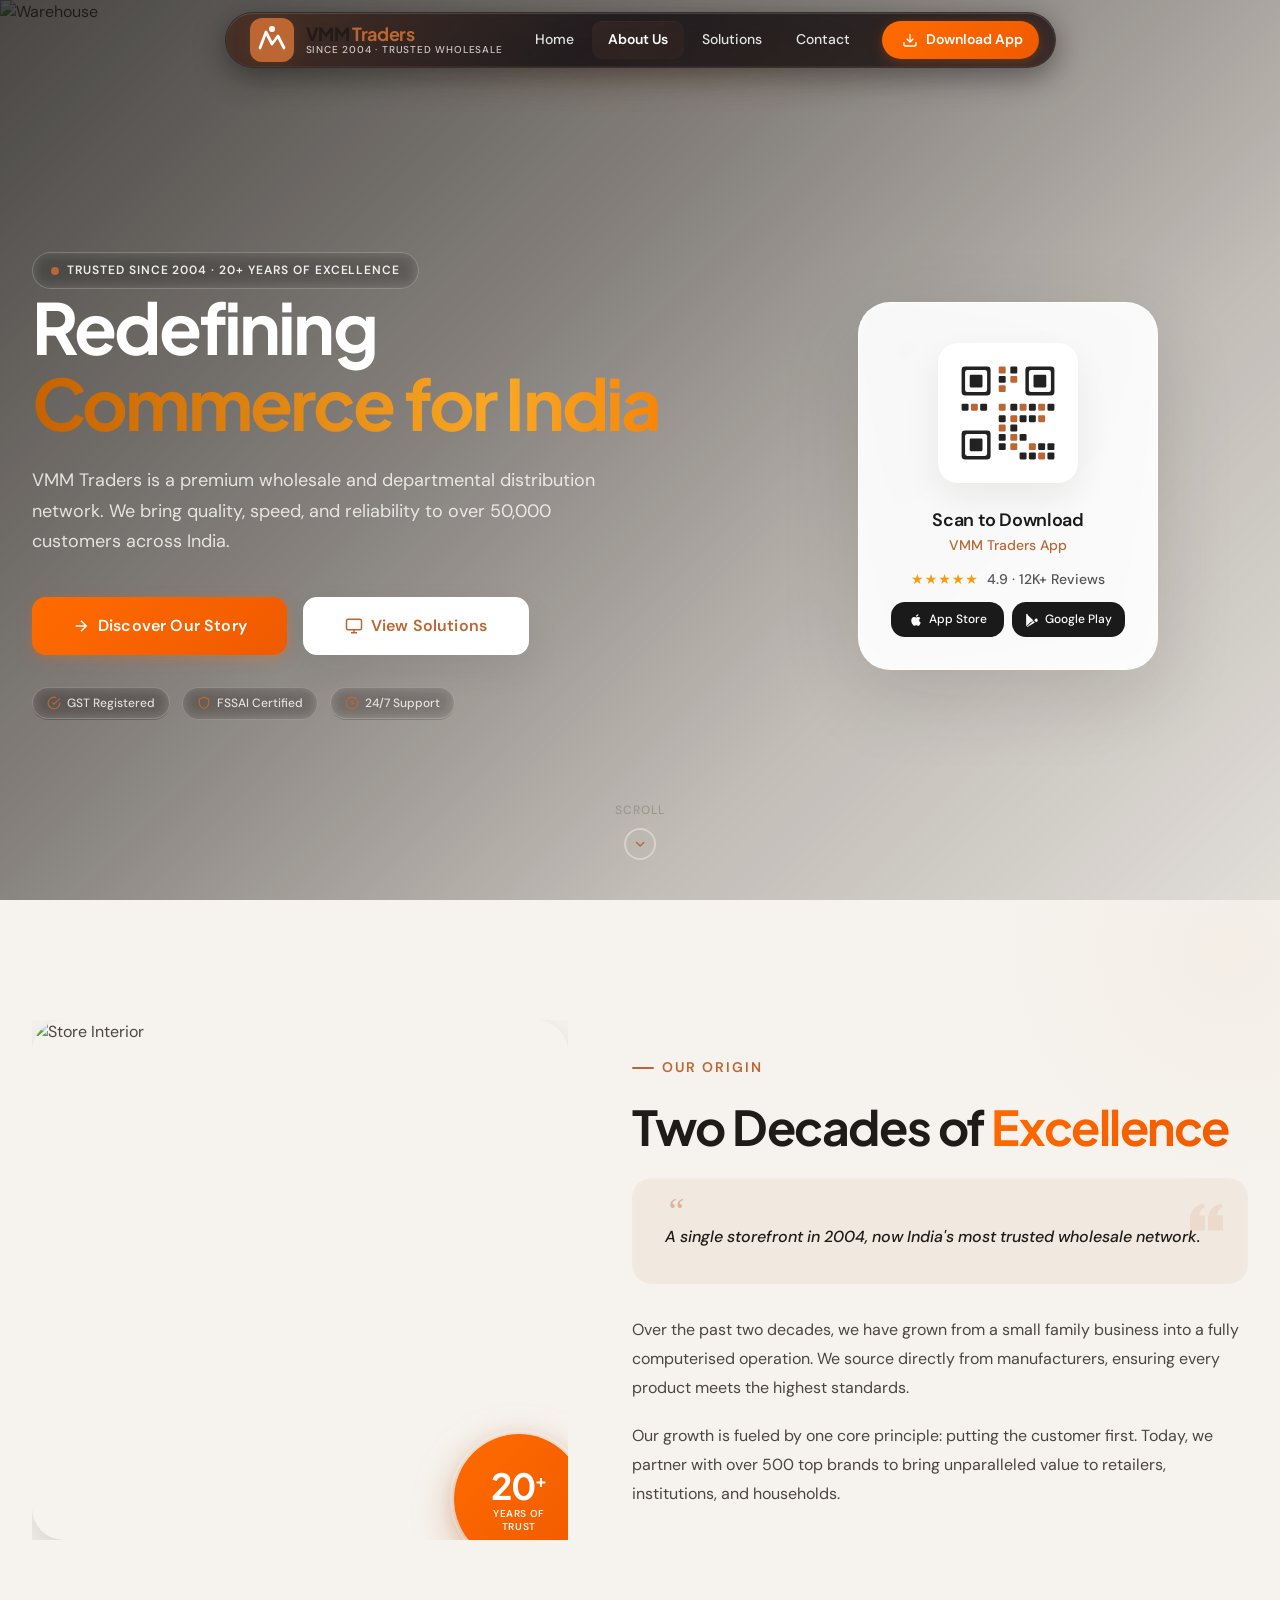
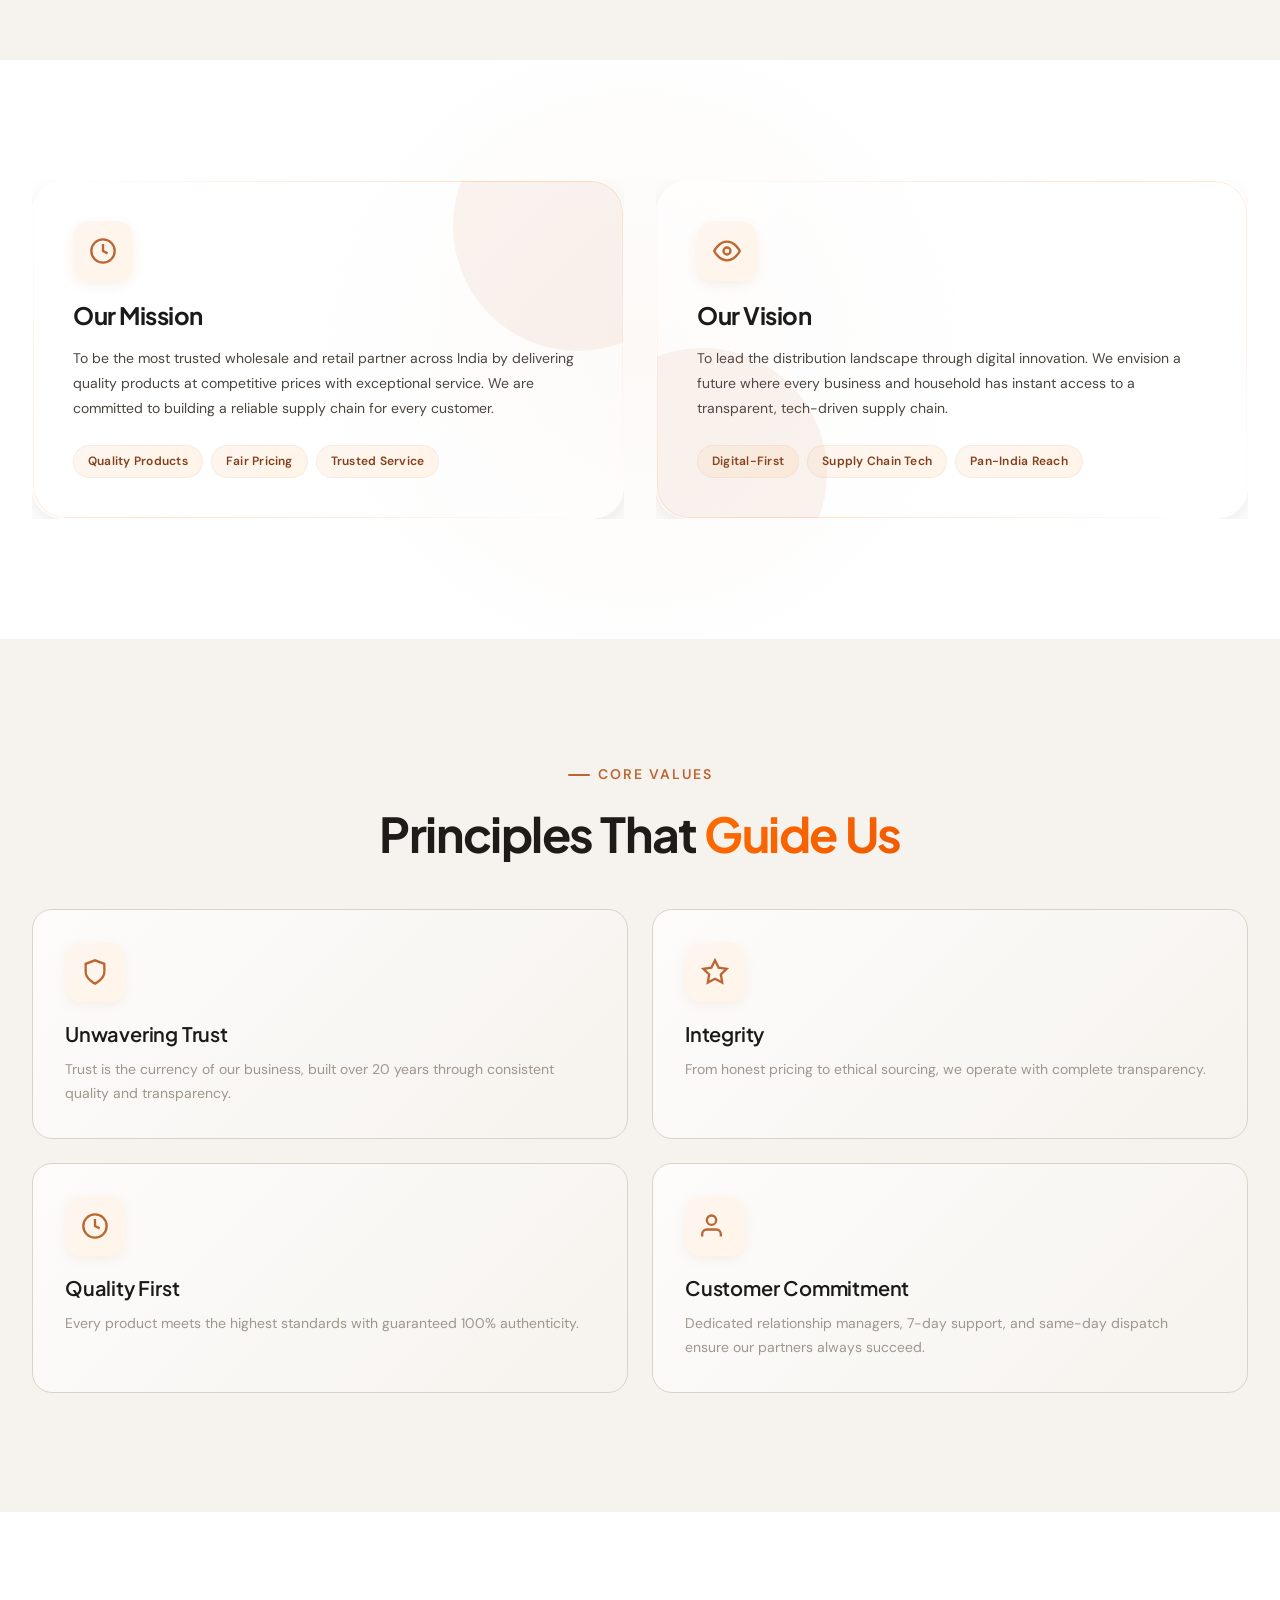
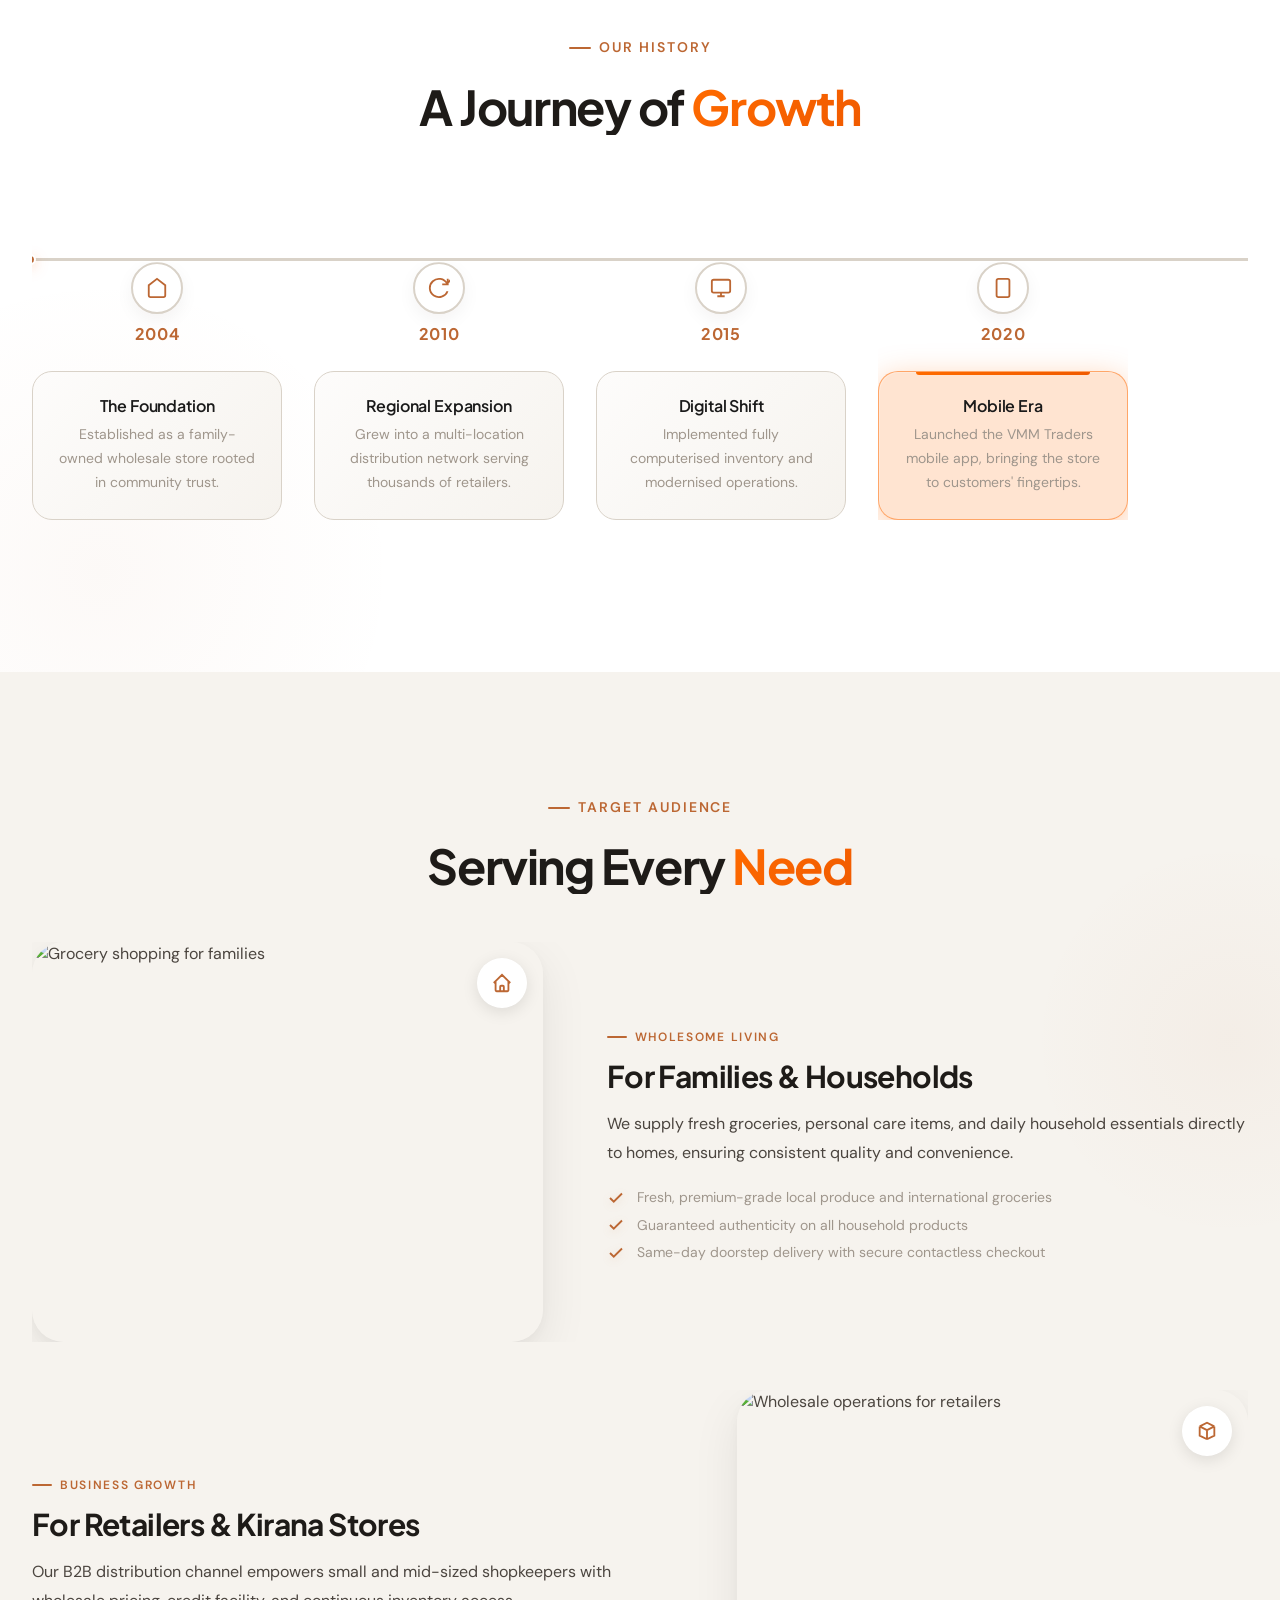
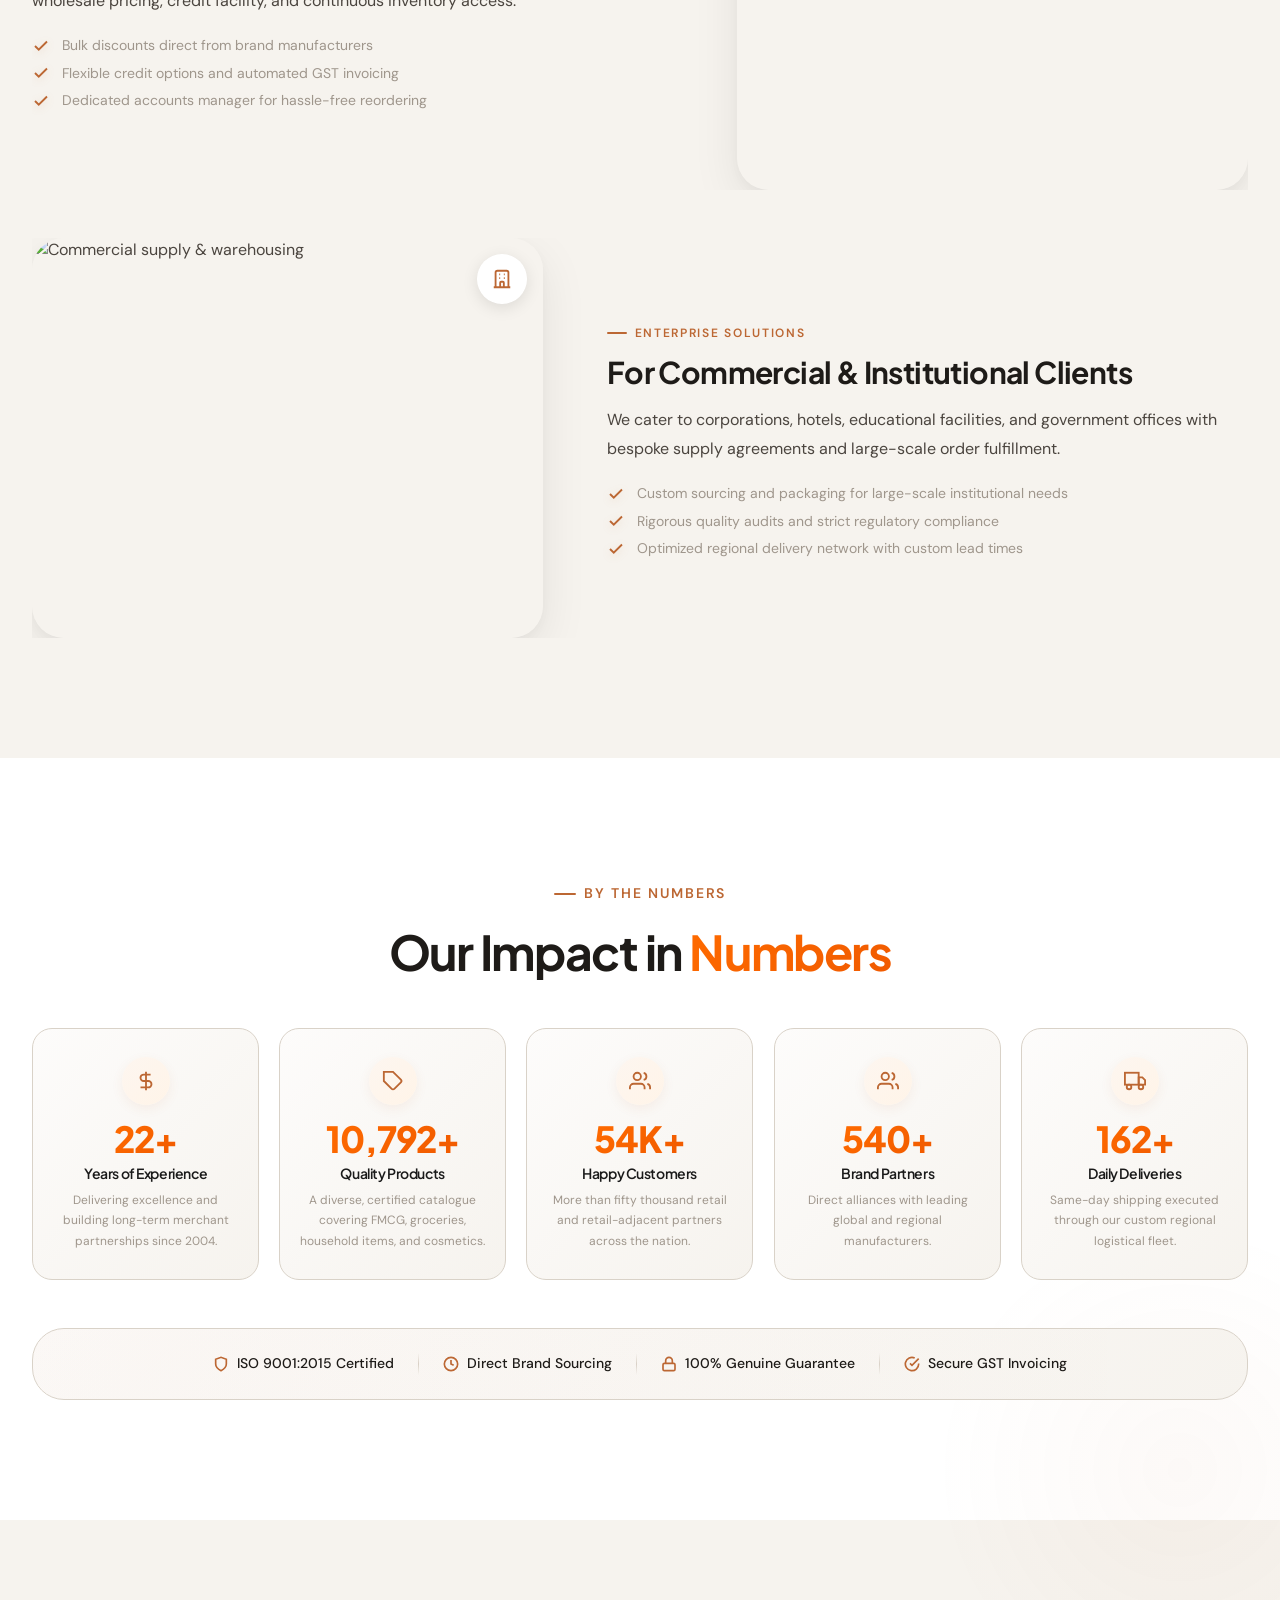
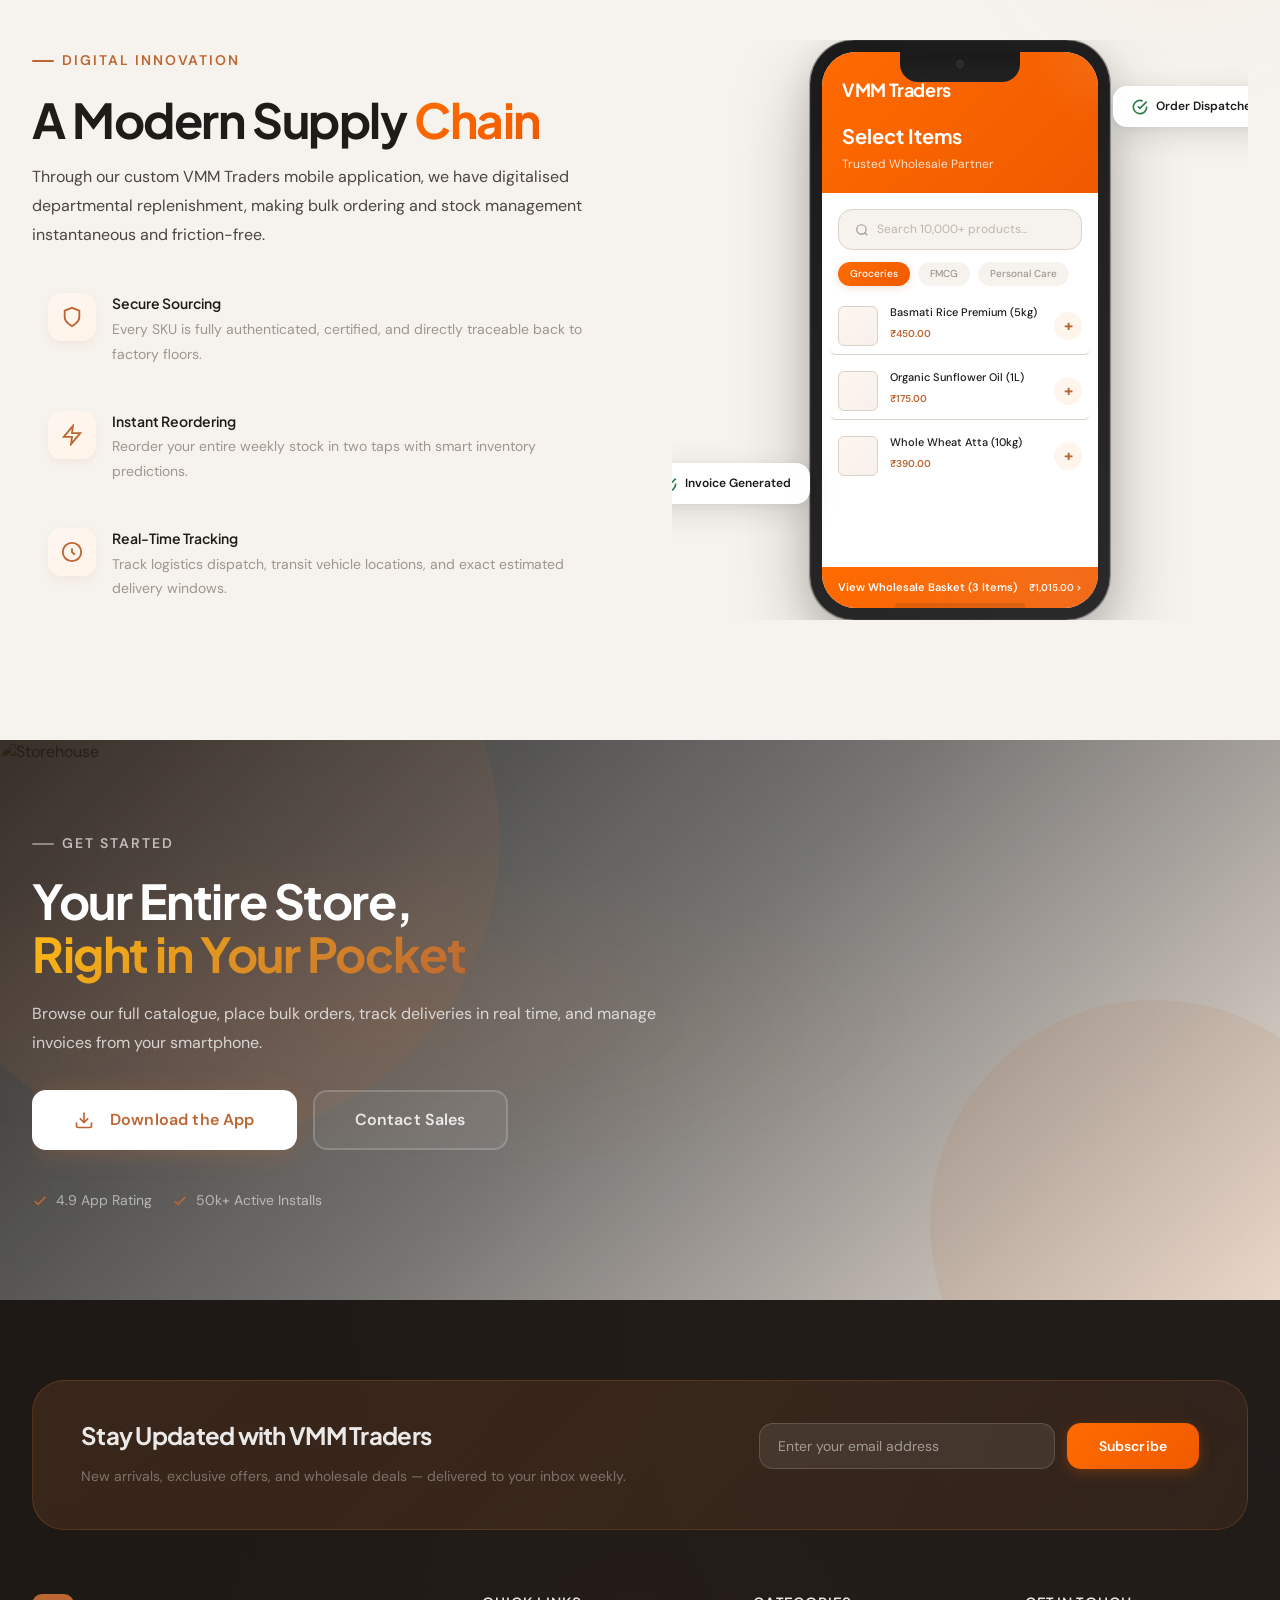
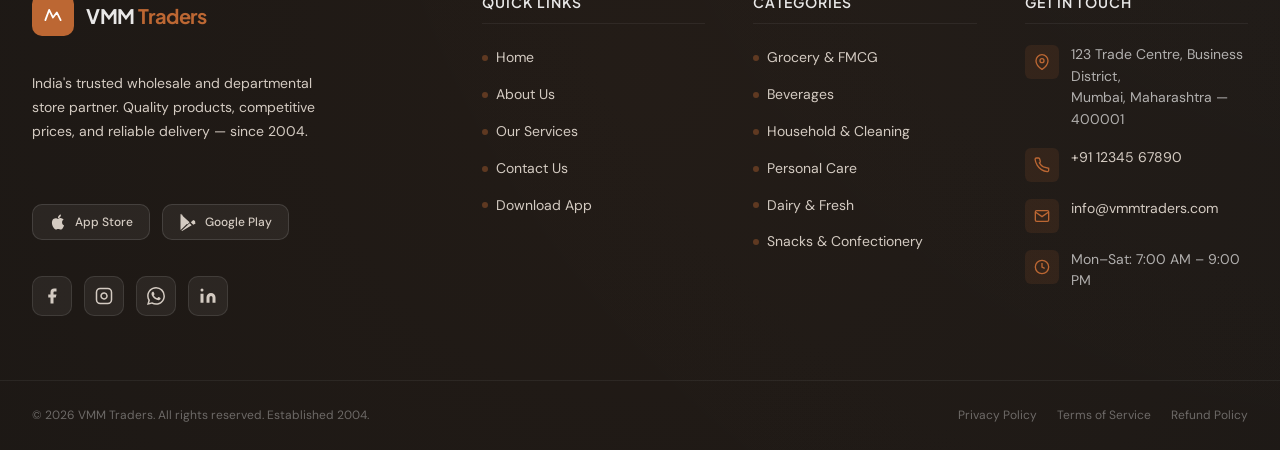
==== commit 03a6162b: "first commit" ====
--- a/about.html
+++ b/about.html
@@ -19,6 +19,9 @@
   <meta property="og:description" content="From a single storefront in 2004 to one of India's most trusted wholesale networks. Discover our journey." />
   <meta property="og:url"         content="about.html" />
   <meta property="og:site_name"   content="VMM Traders" />
+  <meta property="og:image"       content="assets/logo/og-image.jpg" />
+  <meta property="og:image:width" content="1200" />
+  <meta property="og:image:height" content="630" />
 
   <!-- Icons -->
   <link rel="icon" type="image/svg+xml" href="assets/logo/favicon.svg" />
@@ -52,6 +55,8 @@
 </head>
 <body>
 
+  <a href="#main-content" class="skip-link">Skip to main content</a>
+
   <!-- Scroll progress bar -->
   <div id="scroll-progress" class="scroll-progress" aria-hidden="true"></div>
 
@@ -89,7 +94,7 @@
 
       <!-- CTA -->
       <a href="index.html#app-section" class="navbar__cta">
-        <svg viewBox="0 0 24 24" fill="none" stroke="currentColor" stroke-width="2" aria-hidden="true"><path d="M12 2C6.48 2 2 6.48 2 12s4.48 10 10 10 10-4.48 10-10S17.52 2 12 2z"/><path d="M8 12l4-4 4 4M12 8v8"/></svg>
+        <svg viewBox="0 0 24 24" fill="none" stroke="currentColor" stroke-width="2" aria-hidden="true"><path d="M21 15v4a2 2 0 0 1-2 2H5a2 2 0 0 1-2-2v-4"/><polyline points="7 10 12 15 17 10"/><line x1="12" y1="15" x2="12" y2="3"/></svg>
         Download App
       </a>
 
@@ -123,7 +128,7 @@
         Contact
       </a>
       <a href="index.html#app-section" class="btn btn-primary navbar__mobile-cta">
-        <svg viewBox="0 0 24 24" fill="none" stroke="currentColor" stroke-width="2" aria-hidden="true"><path d="M12 2C6.48 2 2 6.48 2 12s4.48 10 10 10 10-4.48 10-10S17.52 2 12 2z"/><path d="M8 12l4-4 4 4M12 8v8"/></svg>
+        <svg viewBox="0 0 24 24" fill="none" stroke="currentColor" stroke-width="2" aria-hidden="true"><path d="M21 15v4a2 2 0 0 1-2 2H5a2 2 0 0 1-2-2v-4"/><polyline points="7 10 12 15 17 10"/><line x1="12" y1="15" x2="12" y2="3"/></svg>
         Download App
       </a>
     </nav>
@@ -144,18 +149,6 @@
       <div class="hero__bg" aria-hidden="true">
         <img src="https://images.unsplash.com/photo-1586528116311-ad8dd3c8310d?w=1800&q=85&fit=crop" class="hero__bg-img" alt="Warehouse" width="1800" height="1200" loading="eager" fetchpriority="high" />
         <div class="hero__overlay"></div>
-        <div class="mesh-gradient" aria-hidden="true">
-          <div class="mesh-gradient__blob mesh-gradient__blob--1"></div>
-          <div class="mesh-gradient__blob mesh-gradient__blob--2"></div>
-          <div class="mesh-gradient__blob mesh-gradient__blob--3"></div>
-        </div>
-      </div>
-
-      <!-- Animated orbs -->
-      <div class="hero__orbs" aria-hidden="true">
-        <div class="hero__orb hero__orb--1"></div>
-        <div class="hero__orb hero__orb--2"></div>
-        <div class="hero__orb hero__orb--3"></div>
       </div>
 
       <div class="container hero__container">
@@ -481,7 +474,7 @@
             <div class="journey__milestone" data-delay="4">
               <div class="journey__node">
                 <div class="journey__node-icon">
-                  <svg viewBox="0 0 24 24" fill="none" stroke="currentColor" stroke-width="2"><rect x="5" y="2" width="14" height="20" rx="2" ry="2"/><line x1="12" y1="18" x2="12.01" y2="18"/></svg>
+                  <svg viewBox="0 0 24 24" fill="none" stroke="currentColor" stroke-width="2"><rect x="5" y="2" width="14" height="20" rx="2"/><line x1="12" y1="18" x2="12.01" y2="18"/></svg>
                 </div>
                 <span class="journey__year">2020</span>
               </div>
@@ -841,7 +834,7 @@
             Browse our full catalogue, place bulk orders, track deliveries in real time, and manage invoices from your smartphone.
           </p>
           <div class="about-cta__actions">
-            <a href="index.html#app-section" class="btn btn-white btn-lg">Download the App</a>
+            <a href="index.html#app-section" class="btn btn-white btn-lg"><svg viewBox="0 0 24 24" fill="none" stroke="currentColor" stroke-width="2" aria-hidden="true" style="width:1.25em;height:1.25em;margin-right:0.5em;vertical-align:middle"><path d="M21 15v4a2 2 0 0 1-2 2H5a2 2 0 0 1-2-2v-4"/><polyline points="7 10 12 15 17 10"/><line x1="12" y1="15" x2="12" y2="3"/></svg>Download the App</a>
             <a href="contact.html" class="btn about-cta__ghost-btn btn-lg">Contact Sales</a>
           </div>
           <div class="about-cta__proofs">
@@ -908,26 +901,26 @@
             and reliable delivery — since 2004.
           </p>
           <div class="footer__apps">
-            <a href="#" class="footer__app-btn" aria-label="Download on App Store">
+            <a href="https://apps.apple.com/app/vmm-traders" class="footer__app-btn" aria-label="Download on App Store" target="_blank" rel="noopener">
               <svg viewBox="0 0 24 24" fill="currentColor" width="18" height="18" aria-hidden="true"><path d="M18.71 19.5c-.83 1.24-1.71 2.45-3.05 2.47-1.34.03-1.77-.79-3.29-.79-1.53 0-2 .77-3.27.82-1.31.05-2.3-1.32-3.14-2.53C4.25 17 2.94 12.45 4.7 9.39c.87-1.52 2.43-2.48 4.12-2.51 1.28-.02 2.5.87 3.29.87.78 0 2.26-1.07 3.8-.91.65.03 2.47.26 3.64 1.98-.09.06-2.17 1.28-2.15 3.81.03 3.02 2.65 4.03 2.68 4.04-.03.07-.42 1.44-1.38 2.83M13 3.5c.73-.83 1.94-1.46 2.94-1.5.13 1.17-.34 2.35-1.04 3.19-.69.85-1.83 1.51-2.95 1.42-.15-1.15.41-2.35 1.05-3.11z"/></svg>
               App Store
             </a>
-            <a href="#" class="footer__app-btn" aria-label="Get on Google Play">
+            <a href="https://play.google.com/store/apps/details?id=com.vmmtraders.app" class="footer__app-btn" aria-label="Get on Google Play" target="_blank" rel="noopener">
               <svg viewBox="0 0 24 24" fill="currentColor" width="18" height="18" aria-hidden="true"><path d="M3.18 23.76c.3.17.65.2.98.08l12.76-7.37-2.83-2.83-10.91 10.12zm-1.18-2.3V2.54c0-.42.12-.78.32-1.05L13.2 12 2.32 22.51c-.2-.27-.32-.63-.32-1.05zM21.47 10.6l-2.45-1.42-3.27 3.27 3.27 3.27 2.48-1.43c.7-.41.7-1.29-.03-1.69zm-18.29-8.3l10.91 10.13-2.83 2.83L3.52 1.02c-.33-.19-.68-.16-.98.08.14-.08.31-.13.49-.13.37 0 .76.13 1.06.33z"/></svg>
               Google Play
             </a>
           </div>
           <div class="footer__socials" style="margin-top:1.25rem;" aria-label="VMM Traders social media">
-            <a href="#" class="footer__social" aria-label="Facebook" target="_blank" rel="noopener">
+            <a href="https://facebook.com/vmmtraders" class="footer__social" aria-label="Facebook" target="_blank" rel="noopener">
               <svg viewBox="0 0 24 24" fill="currentColor" width="18" height="18" aria-hidden="true"><path d="M18 2h-3a5 5 0 00-5 5v3H7v4h3v8h4v-8h3l1-4h-4V7a1 1 0 011-1h3z"/></svg>
             </a>
-            <a href="#" class="footer__social" aria-label="Instagram" target="_blank" rel="noopener">
+            <a href="https://instagram.com/vmmtraders" class="footer__social" aria-label="Instagram" target="_blank" rel="noopener">
               <svg viewBox="0 0 24 24" fill="none" stroke="currentColor" stroke-width="2" width="18" height="18" aria-hidden="true"><rect x="2" y="2" width="20" height="20" rx="5"/><path d="M16 11.37A4 4 0 1112.63 8 4 4 0 0116 11.37z"/><line x1="17.5" y1="6.5" x2="17.51" y2="6.5"/></svg>
             </a>
-            <a href="#" class="footer__social" aria-label="WhatsApp" target="_blank" rel="noopener">
+            <a href="https://wa.me/911234567890" class="footer__social" aria-label="WhatsApp" target="_blank" rel="noopener">
               <svg viewBox="0 0 24 24" fill="currentColor" width="18" height="18" aria-hidden="true"><path d="M17.472 14.382c-.297-.149-1.758-.867-2.03-.967-.273-.099-.471-.148-.67.15-.197.297-.767.966-.94 1.164-.173.199-.347.223-.644.075-.297-.15-1.255-.463-2.39-1.475-.883-.788-1.48-1.761-1.653-2.059-.173-.297-.018-.458.13-.606.134-.133.298-.347.446-.52.149-.174.198-.298.298-.497.099-.198.05-.371-.025-.52-.075-.149-.669-1.612-.916-2.207-.242-.579-.487-.5-.669-.51-.173-.008-.371-.01-.57-.01-.198 0-.52.074-.792.372-.272.297-1.04 1.016-1.04 2.479 0 1.462 1.065 2.875 1.213 3.074.149.198 2.096 3.2 5.077 4.487.709.306 1.262.489 1.694.625.712.227 1.36.195 1.871.118.571-.085 1.758-.719 2.006-1.413.248-.694.248-1.289.173-1.413-.074-.124-.272-.198-.57-.347m-5.421 7.403h-.004a9.87 9.87 0 01-5.031-1.378l-.361-.214-3.741.982.998-3.648-.235-.374a9.86 9.86 0 01-1.51-5.26c.001-5.45 4.436-9.884 9.888-9.884 2.64 0 5.122 1.03 6.988 2.898a9.825 9.825 0 012.893 6.994c-.003 5.45-4.437 9.884-9.885 9.884m8.413-18.297A11.815 11.815 0 0012.05 0C5.495 0 .16 5.335.157 11.892c0 2.096.547 4.142 1.588 5.945L.057 24l6.305-1.654a11.882 11.882 0 005.683 1.448h.005c6.554 0 11.89-5.335 11.893-11.893a11.821 11.821 0 00-3.48-8.413z"/></svg>
             </a>
-            <a href="#" class="footer__social" aria-label="LinkedIn" target="_blank" rel="noopener">
+            <a href="https://linkedin.com/company/vmmtraders" class="footer__social" aria-label="LinkedIn" target="_blank" rel="noopener">
               <svg viewBox="0 0 24 24" fill="currentColor" width="18" height="18" aria-hidden="true"><path d="M16 8a6 6 0 016 6v7h-4v-7a2 2 0 00-2-2 2 2 0 00-2 2v7h-4v-7a6 6 0 016-6zM2 9h4v12H2z"/><circle cx="4" cy="4" r="2"/></svg>
             </a>
           </div>
@@ -1001,9 +994,9 @@
           &copy; <span id="footer-year"></span> VMM Traders. All rights reserved. Established 2004.
         </p>
         <nav class="footer__legal" aria-label="Legal pages">
-          <a href="#" class="footer__legal-link">Privacy Policy</a>
-          <a href="#" class="footer__legal-link">Terms of Service</a>
-          <a href="#" class="footer__legal-link">Refund Policy</a>
+          <a href="privacy-policy.html" class="footer__legal-link">Privacy Policy</a>
+          <a href="terms-of-service.html" class="footer__legal-link">Terms of Service</a>
+          <a href="refund-policy.html" class="footer__legal-link">Refund Policy</a>
         </nav>
       </div>
     </div>
--- a/css/global.css
+++ b/css/global.css
@@ -55,6 +55,7 @@
   /* ── Core Aliases ── */
   --clr-bg:            #F6F3EE;
   --clr-warm-white:    #F6F3EE;
+  --clr-soft-cream:    #F5F0E8;
   --clr-section-bg:    #FFFFFF;
   --clr-section-alt:   #F2EEE8;
   --clr-hero-bg:       #F7F4EF;
@@ -81,6 +82,7 @@
   /* ── Borders ── */
   --clr-border-light:  #EBE5DD;
   --clr-border:        #D9D2C8;
+  --clr-border-mid:    #C6A17B;
   --clr-border-strong: #C2B8AC;
   --clr-border-focus:  #BC6733;
 
@@ -171,6 +173,7 @@
   --sp-4:  1rem;
   --sp-5:  1.25rem;
   --sp-6:  1.5rem;
+  --sp-7:  1.75rem;
   --sp-8:  2rem;
   --sp-10: 2.5rem;
   --sp-12: 3rem;
@@ -187,6 +190,8 @@
   /* ── Border Radius — exact brand spec ── */
   --radius-xs:    6px;
   --radius-sm:    10px;
+  --radius-md:    14px;
+  --radius-lg:    18px;
   --radius-btn:   14px;   /* Buttons */
   --radius-input: 14px;   /* Inputs  */
   --radius-card:  20px;   /* Cards   */
@@ -198,6 +203,7 @@
   /* ── Shadows — Premium Warm Depth ── */
   --shadow-xs:  0 1px 3px rgba(30, 24, 20, 0.04);
   --shadow-sm:  0 6px 18px rgba(30, 24, 20, 0.05);
+  --shadow-orange-lg: 0 12px 40px rgba(188, 103, 51, 0.35);
   --shadow-md:  0 14px 35px rgba(30, 24, 20, 0.07);
   --shadow-lg:  0 30px 80px rgba(30, 24, 20, 0.10);
   --shadow-xl:  0 40px 100px rgba(40, 28, 20, 0.10);
@@ -729,7 +735,6 @@
   cursor: pointer;
   white-space: nowrap;
   text-decoration: none;
-  overflow: hidden;
   user-select: none;
   transition:
     transform    var(--tr-bounce),
@@ -770,6 +775,7 @@
   border: none;
   box-shadow: var(--shadow-accent-sm);
   z-index: 1;
+  overflow: hidden;
 }
 
 .btn-primary::after {
@@ -1722,7 +1728,7 @@
 
 @media (prefers-reduced-motion: reduce) {
   .grain-overlay { animation: none; opacity: 0.020; }
-  .hero__orbs    { display: none; }
+
 }
 
 .divider { height: 1px; background: var(--clr-border); border: none; }
@@ -2325,10 +2331,7 @@
     transform: none;
   }
 
-  .hero__orb {
-    animation: none;
-    opacity: 0.10;
-  }
+
 }
 
 .hero__overlay {
@@ -2343,50 +2346,7 @@
   );
 }
 
-.hero__orbs { position: absolute; inset: 0; pointer-events: none; z-index: 1; overflow: hidden; }
-
-.hero__orb {
-  position: absolute;
-  border-radius: 50%;
-  will-change: transform;
-  animation: orbDrift 16s cubic-bezier(0.45, 0.05, 0.20, 1) infinite;
-}
-
-@keyframes orbDrift {
-  0%   { transform: translate(0, 0) scale(1);     opacity: 0.12; }
-  20%  { transform: translate(40px, -60px) scale(1.15); opacity: 0.18; }
-  40%  { transform: translate(-30px, -20px) scale(0.95); opacity: 0.10; }
-  60%  { transform: translate(20px, 50px) scale(1.08);  opacity: 0.15; }
-  80%  { transform: translate(-50px, 10px) scale(1.02); opacity: 0.08; }
-  100% { transform: translate(0, 0) scale(1);     opacity: 0.12; }
-}
-
-.hero__orb--1 {
-  width: 600px; height: 600px;
-  background: var(--clr-orange);
-  top: -180px; right: -100px;
-  animation-delay: 0s;
-  animation-duration: 18s;
-  opacity: 0.10;
-}
-
-.hero__orb--2 {
-  width: 400px; height: 400px;
-  background: var(--clr-neutral-700);
-  bottom: -100px; left: -80px;
-  animation-delay: -6s;
-  animation-duration: 14s;
-  opacity: 0.08;
-}
-
-.hero__orb--3 {
-  width: 280px; height: 280px;
-  background: var(--clr-neutral-700);
-  top: 40%; left: 40%;
-  animation-delay: -12s;
-  animation-duration: 20s;
-  opacity: 0.05;
-}
+
 
 .hero__container {
   position: relative;
--- a/css/animations.css
+++ b/css/animations.css
@@ -765,75 +765,7 @@
 }
 
 
-/* ─────────────────────────────────────────────────────────────
-   §13  PREMIUM MESH GRADIENT
-   Animated gradient mesh for hero / CTA backgrounds
-   ───────────────────────────────────────────────────────────── */
-
-.mesh-gradient {
-  position: absolute;
-  inset: 0;
-  overflow: hidden;
-  pointer-events: none;
-  z-index: 0;
-}
-
-.mesh-gradient__blob {
-  position: absolute;
-  border-radius: 50%;
-  will-change: transform;
-  animation: meshBlob 20s cubic-bezier(0.45, 0.05, 0.20, 1) infinite;
-}
-
-.mesh-gradient__blob--1 {
-  width: 600px;
-  height: 600px;
-  background: rgba(188, 103, 51, 0.08);
-  top: -15%;
-  right: -10%;
-  animation-duration: 22s;
-}
-
-.mesh-gradient__blob--2 {
-  width: 450px;
-  height: 450px;
-  background: rgba(188, 103, 51, 0.05);
-  bottom: -20%;
-  left: -5%;
-  animation-duration: 18s;
-  animation-delay: -6s;
-}
-
-.mesh-gradient__blob--3 {
-  width: 350px;
-  height: 350px;
-  background: rgba(30, 24, 20, 0.04);
-  top: 30%;
-  left: 40%;
-  animation-duration: 25s;
-  animation-delay: -12s;
-}
-
-.mesh-gradient__blob--dark-1 {
-  background: rgba(188, 103, 51, 0.12);
-}
-
-.mesh-gradient__blob--dark-2 {
-  background: rgba(188, 103, 51, 0.08);
-}
-
-.mesh-gradient__blob--dark-3 {
-  background: rgba(255, 255, 255, 0.03);
-}
-
-@keyframes meshBlob {
-  0%   { transform: translate(0, 0) scale(1); }
-  20%  { transform: translate(40px, -50px) scale(1.1); }
-  40%  { transform: translate(-30px, 20px) scale(0.9); }
-  60%  { transform: translate(50px, 30px) scale(1.05); }
-  80%  { transform: translate(-20px, -40px) scale(0.95); }
-  100% { transform: translate(0, 0) scale(1); }
-}
+
 
 
 /* ─────────────────────────────────────────────────────────────
@@ -1039,11 +971,6 @@
    ───────────────────────────────────────────────────────────── */
 
 @media (prefers-reduced-motion: reduce) {
-  .mesh-gradient__blob {
-    animation: none;
-    opacity: 0.05;
-  }
-
   .geo-shape {
     animation: none;
     opacity: 0.03;
--- a/css/accessibility.css
+++ b/css/accessibility.css
@@ -112,7 +112,26 @@
   opacity: 1 !important;
 }
 
-/* ── 10. FOCUS INDICATORS ── */
+/* ── 10. SKIP TO CONTENT LINK ── */
+.skip-link {
+  position: absolute;
+  top: -100%;
+  left: 1rem;
+  z-index: 10000;
+  padding: 0.75rem 1.5rem;
+  background: #BC6733;
+  color: #FFFFFF;
+  font-size: 0.875rem;
+  font-weight: 600;
+  border-radius: 0 0 8px 8px;
+  text-decoration: none;
+  transition: top 0.2s ease;
+}
+.skip-link:focus {
+  top: 0;
+}
+
+/* ── 11. FOCUS INDICATORS ── */
 :focus-visible {
   outline: 3px solid #BC6733 !important;
   outline-offset: 3px;
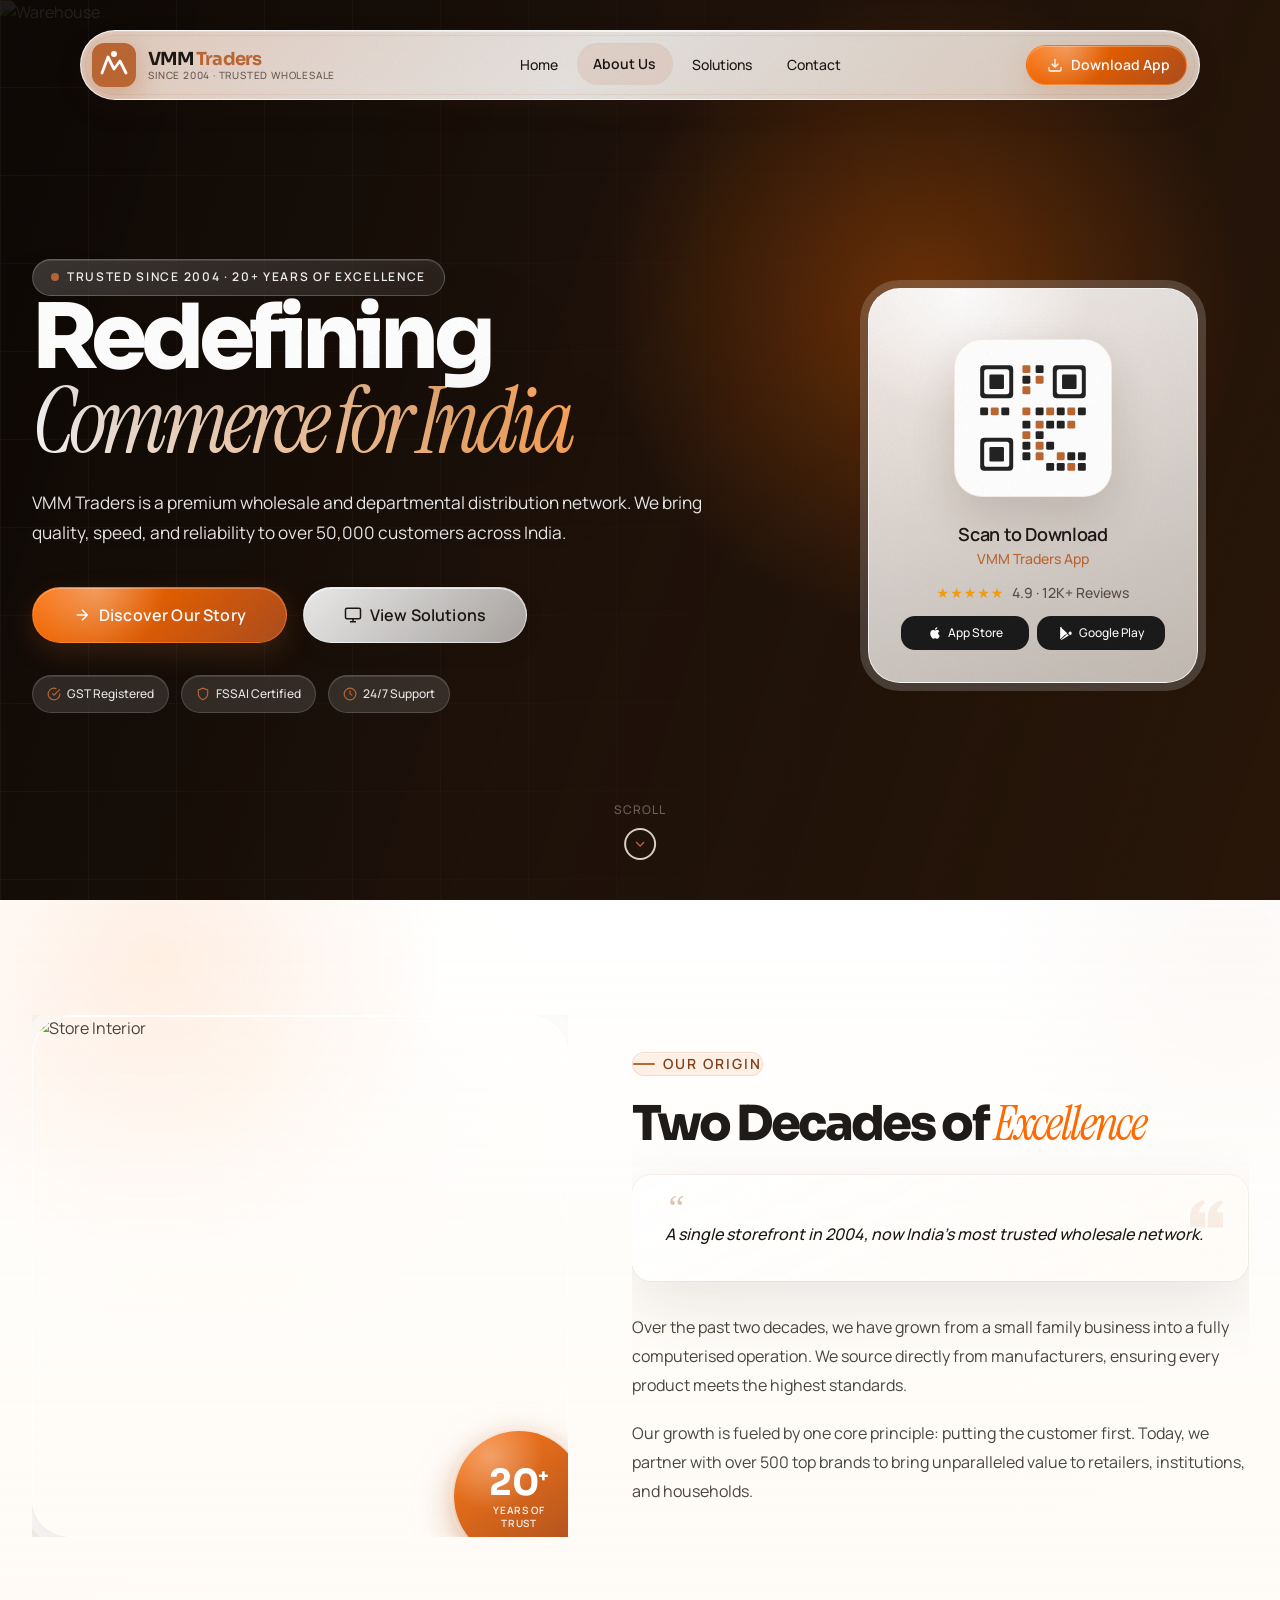
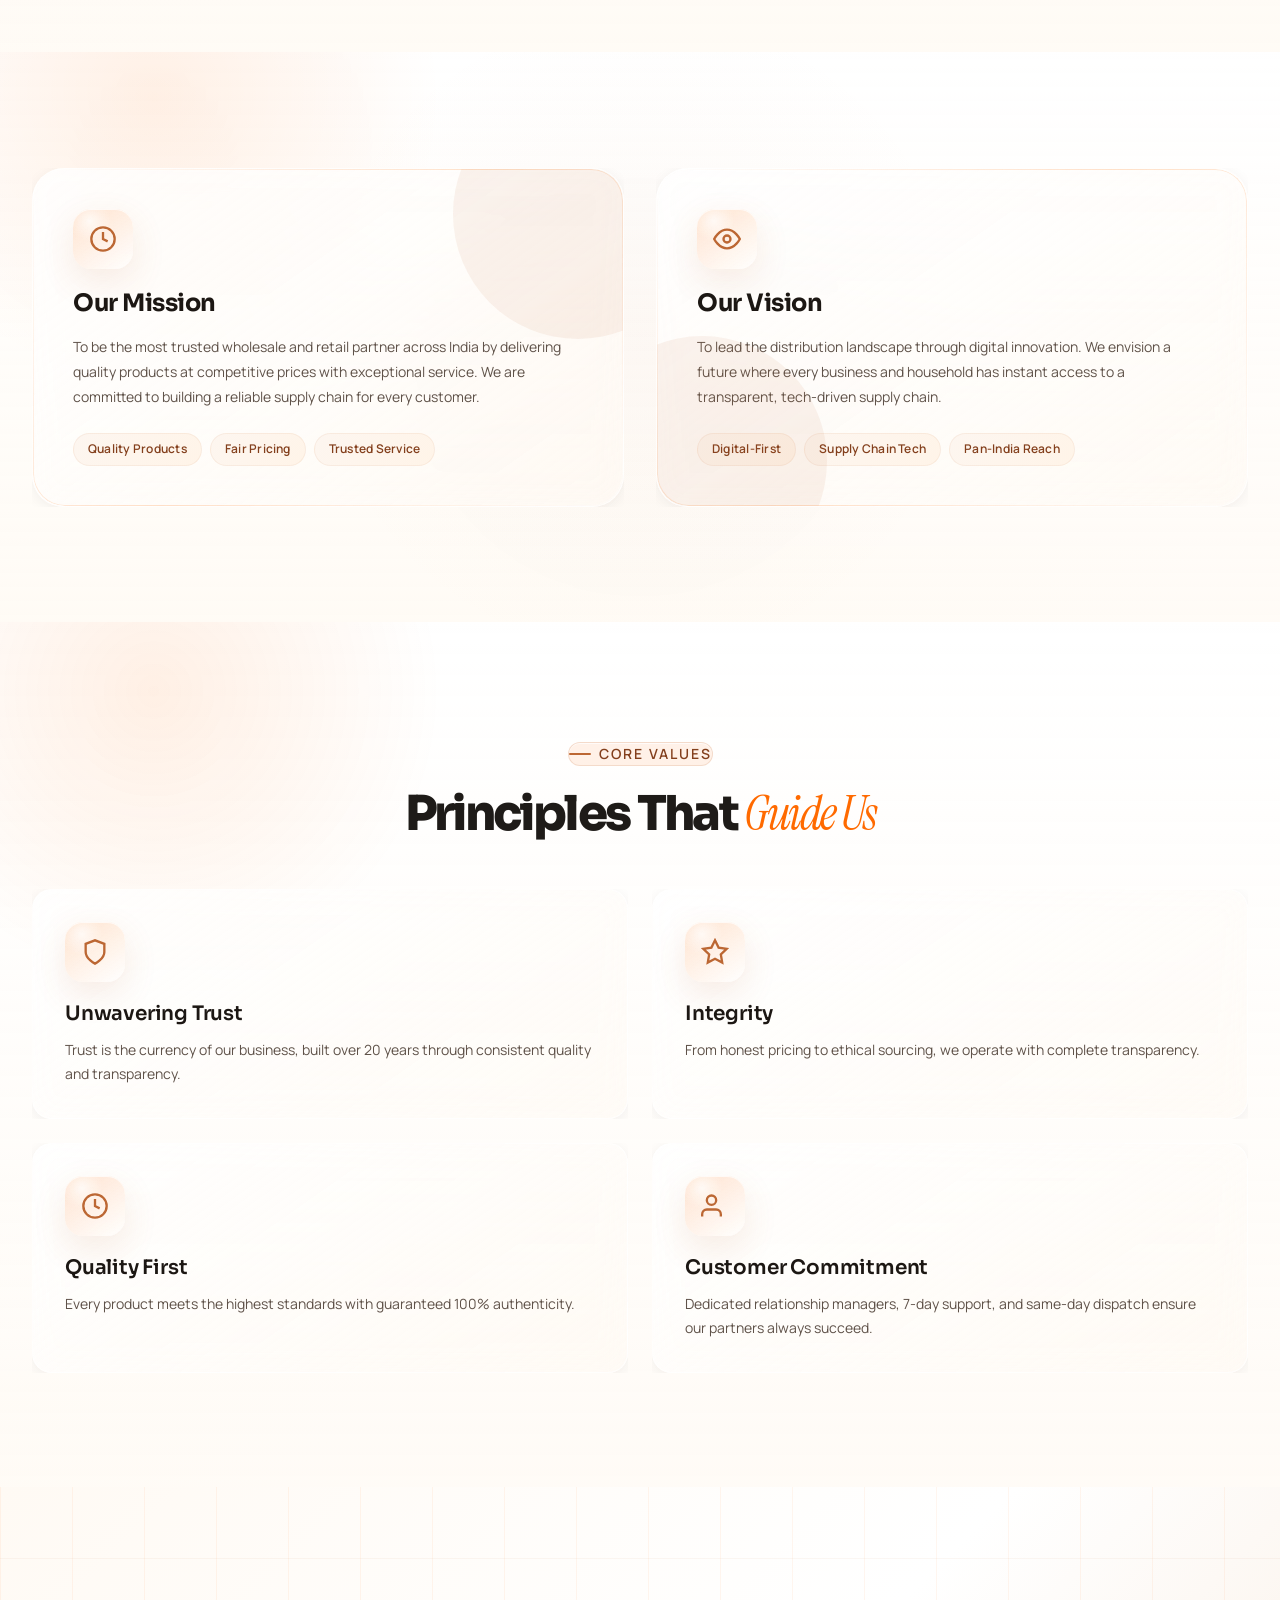
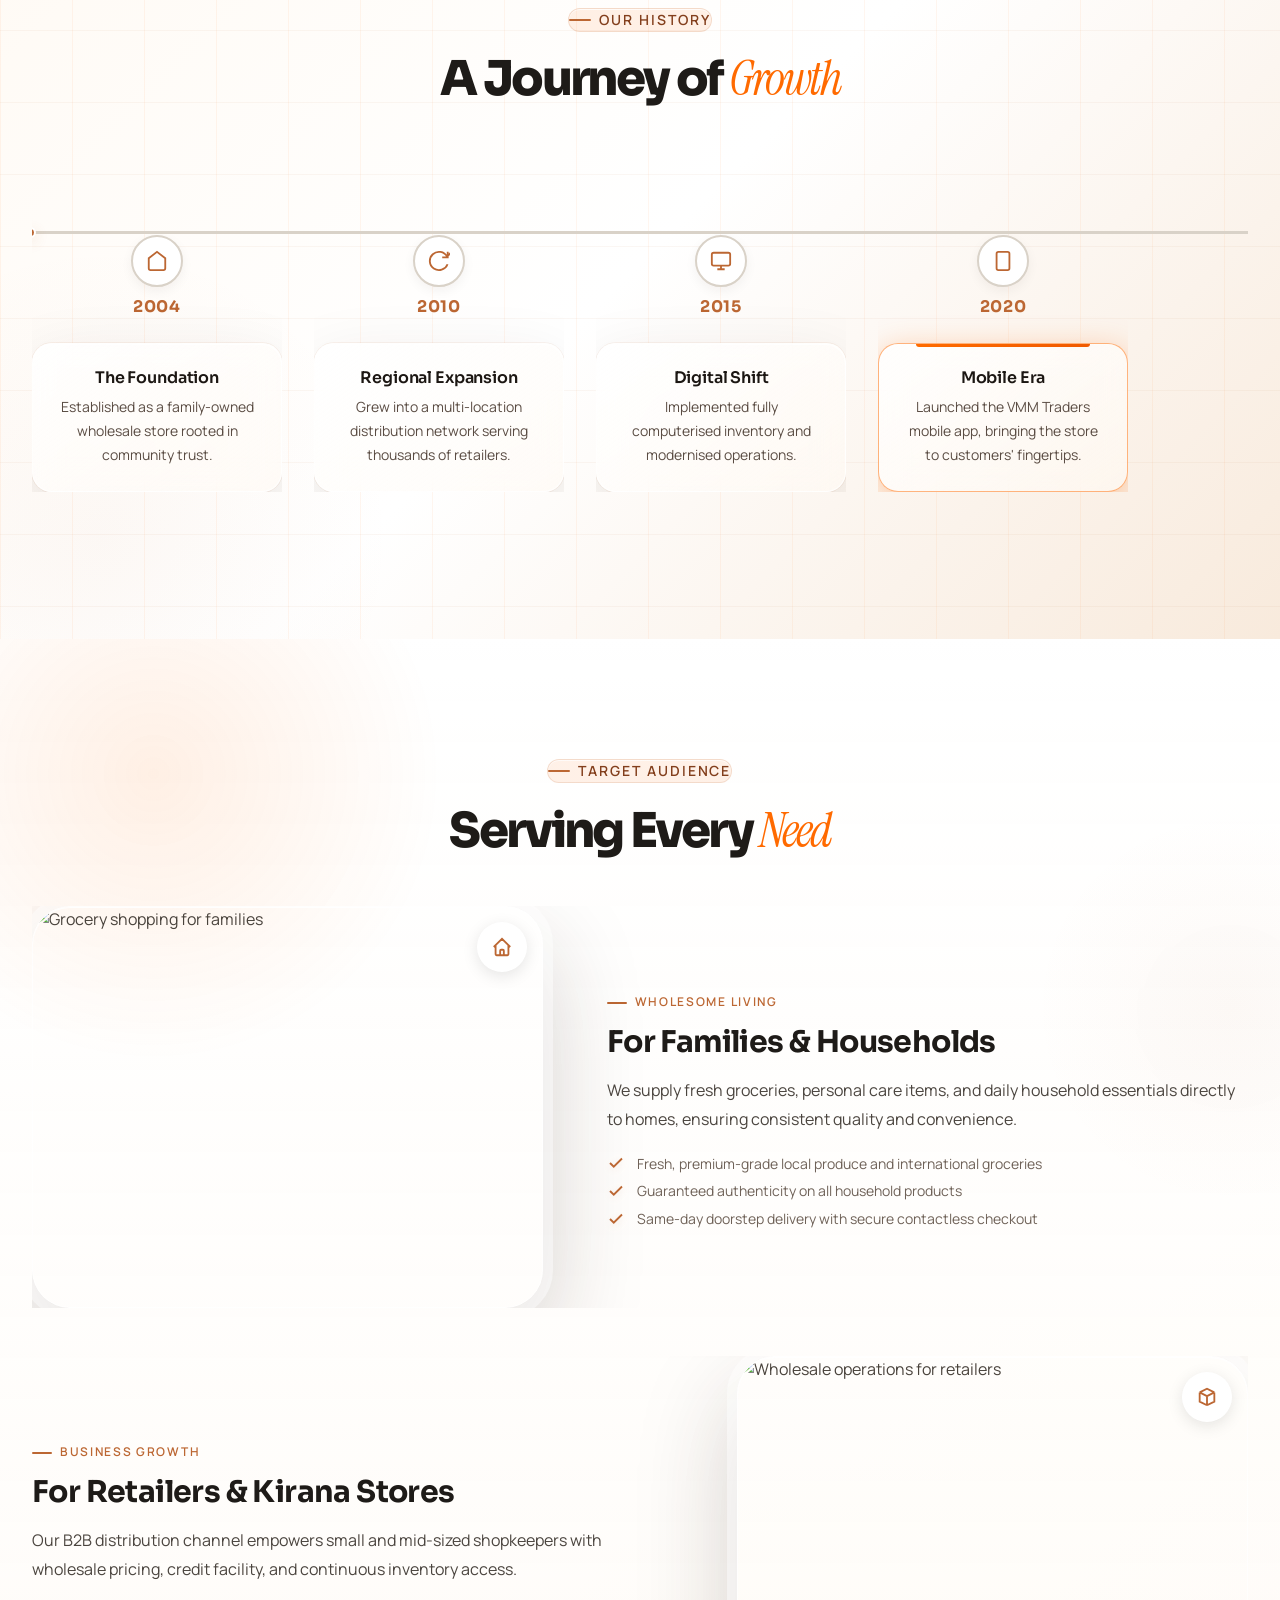
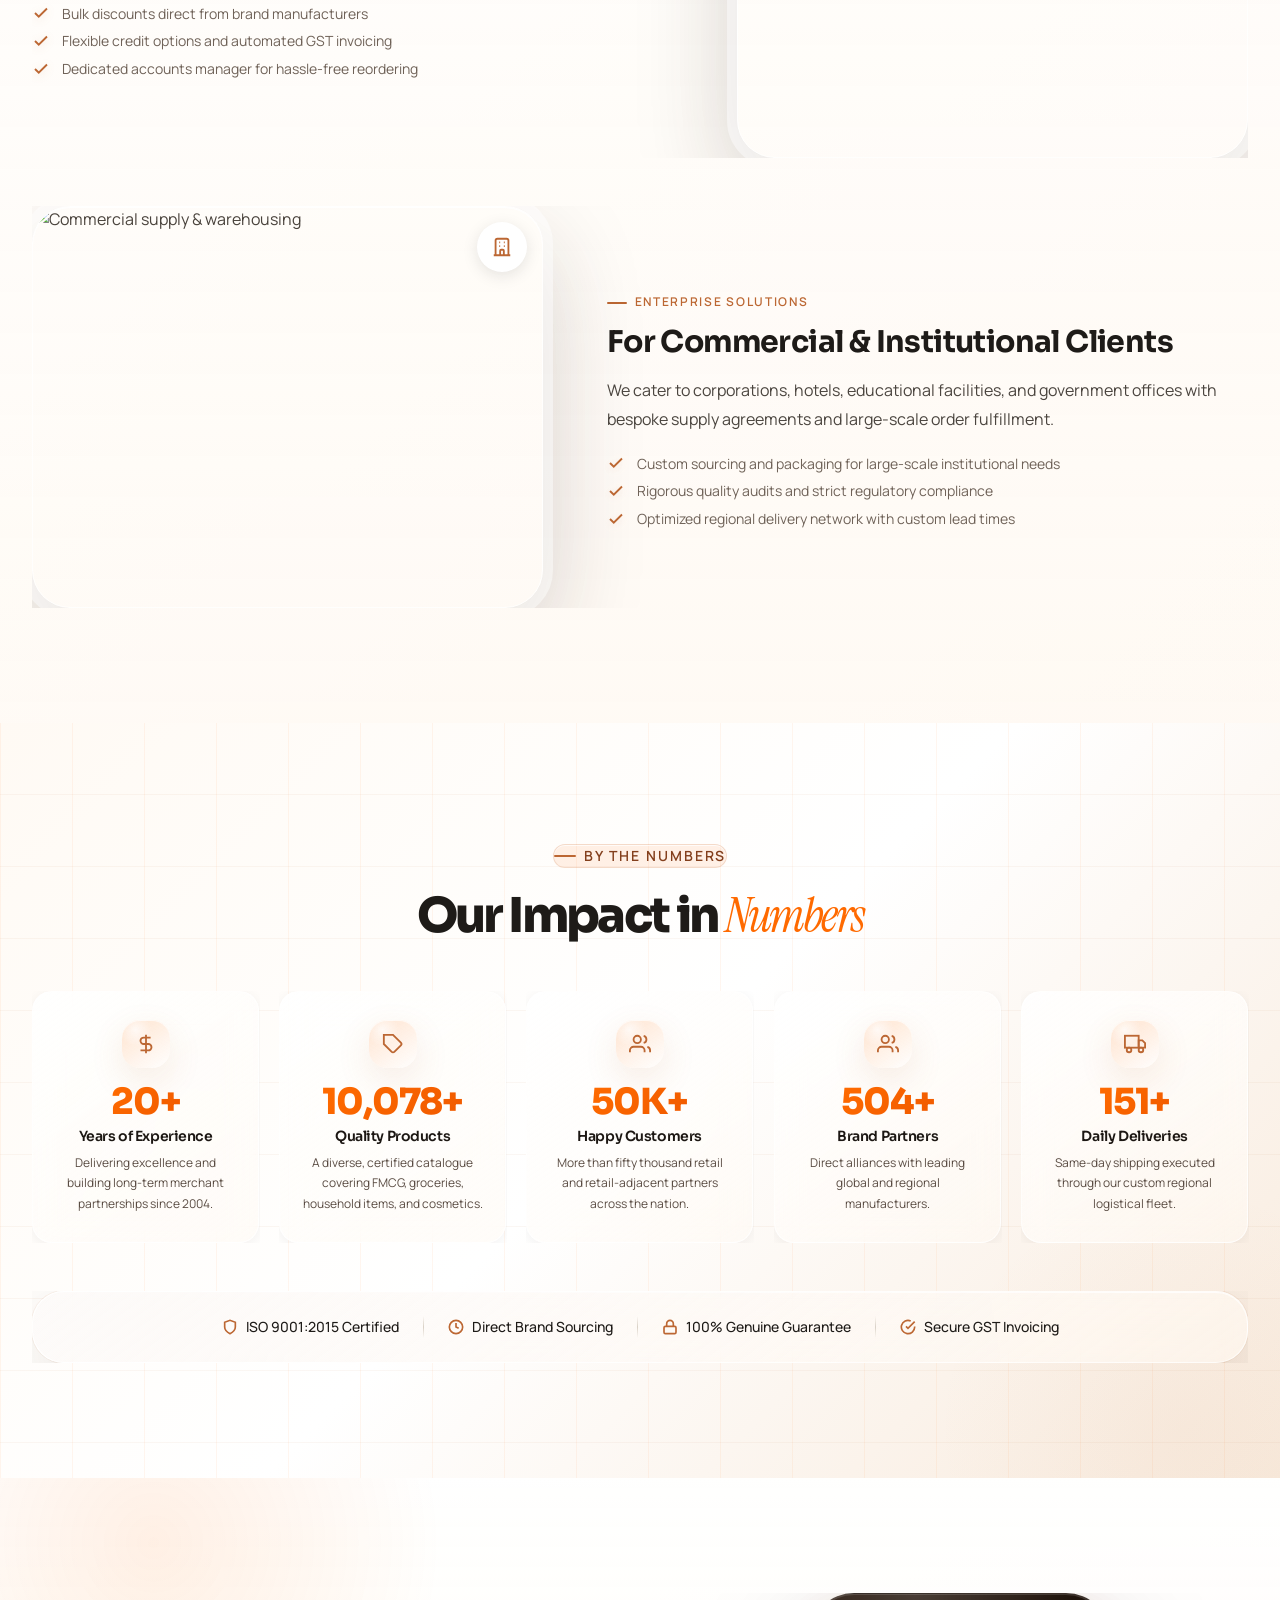
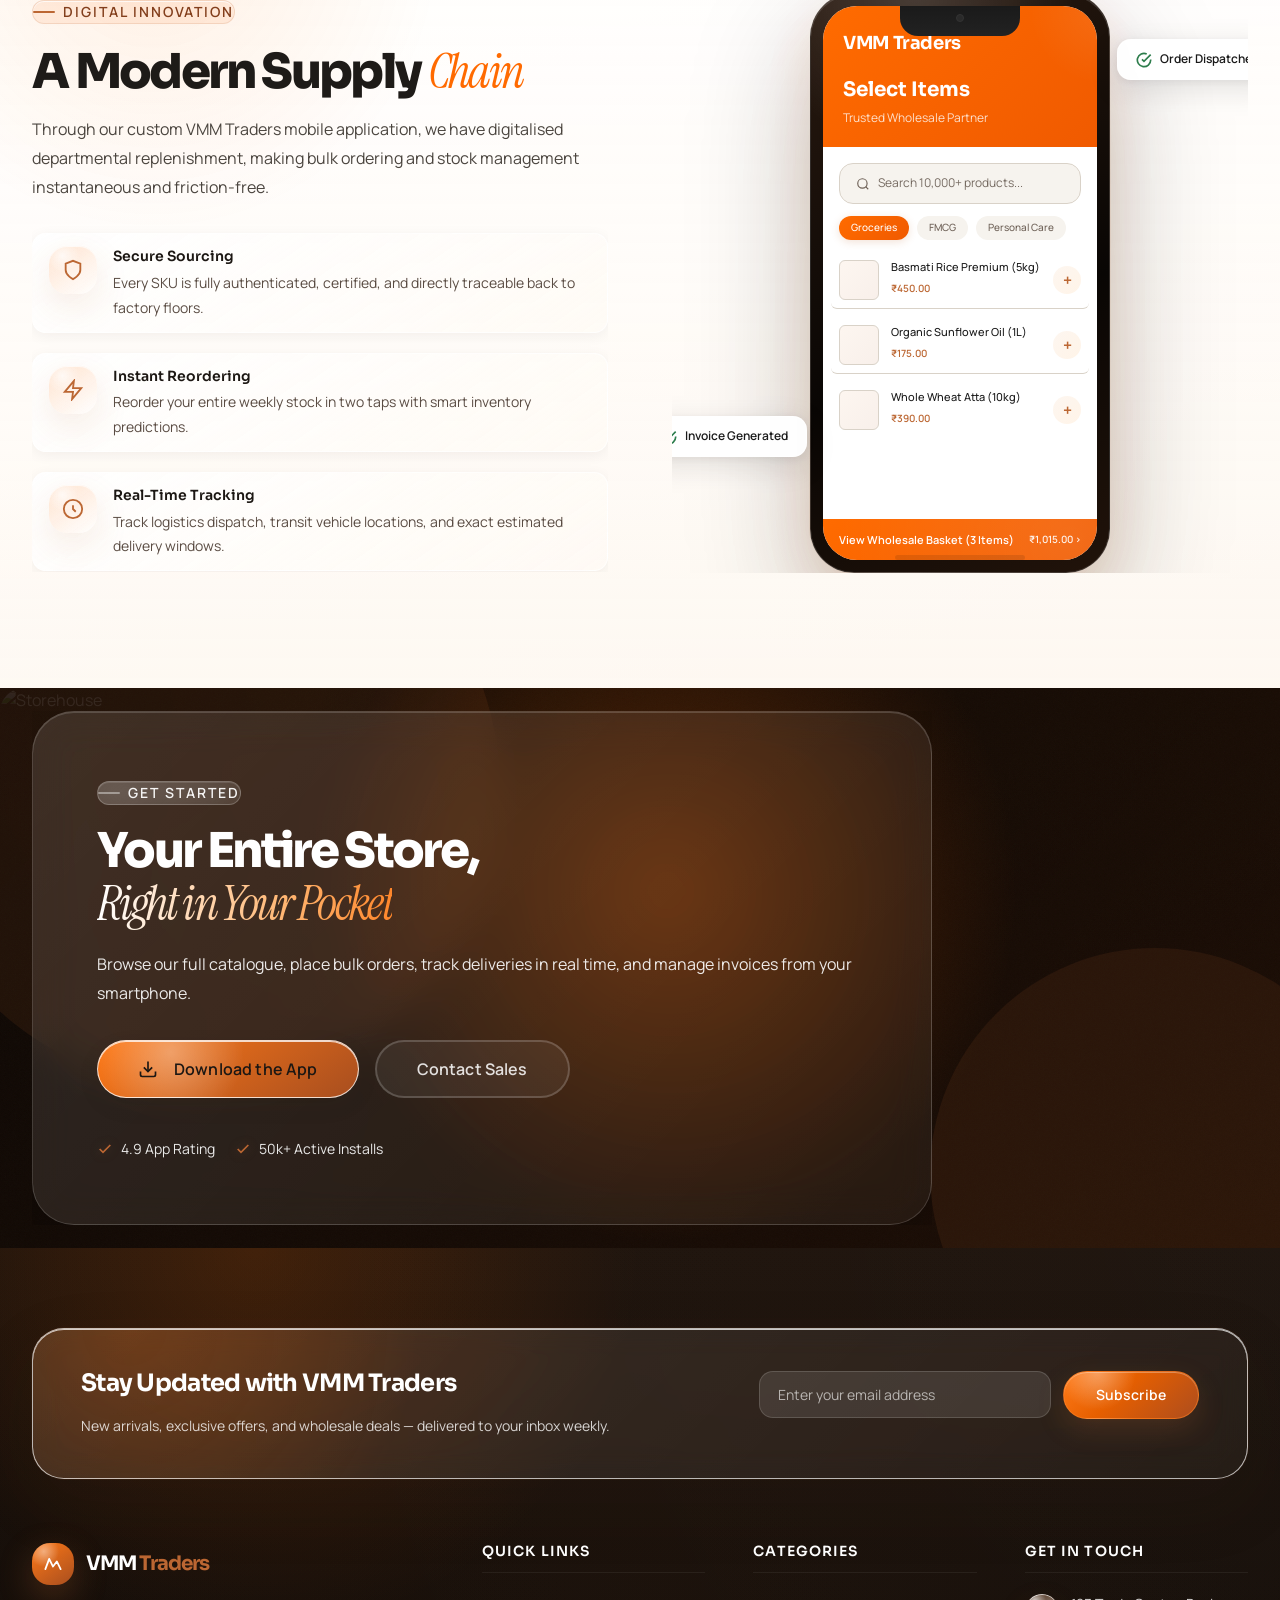
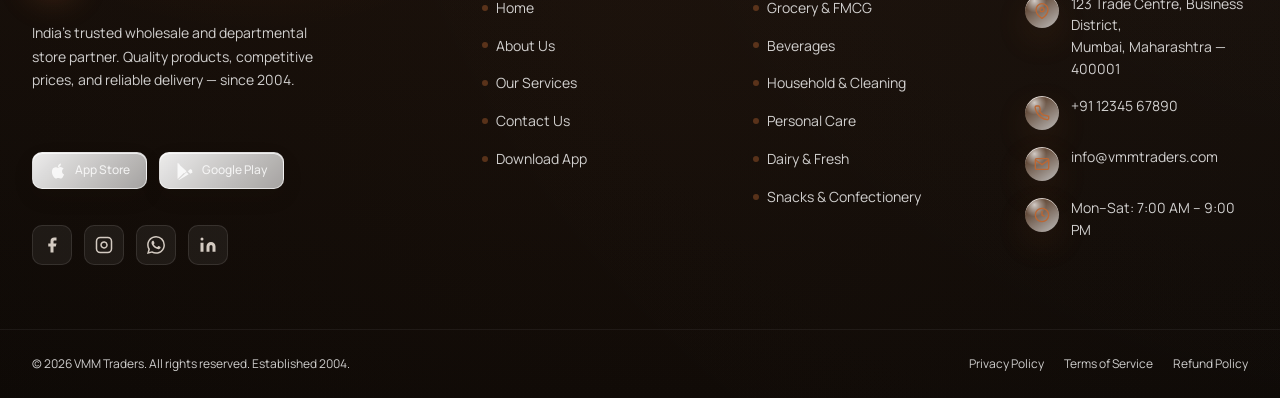
==== commit af40efb1: "first2 commit" ====
--- a/about.html
+++ b/about.html
@@ -27,17 +27,17 @@
   <link rel="icon" type="image/svg+xml" href="assets/logo/favicon.svg" />
   <link rel="apple-touch-icon"          href="assets/logo/apple-touch-icon.png" />
 
-  <!-- Fonts — Plus Jakarta Sans + DM Sans (design system tokens) -->
+  <!-- Fonts: Sora + Manrope + Instrument Serif -->
   <link rel="preconnect" href="https://fonts.googleapis.com" />
   <link rel="preconnect" href="https://fonts.gstatic.com" crossorigin />
   <link rel="preload" as="style"
-        href="https://fonts.googleapis.com/css2?family=Plus+Jakarta+Sans:wght@400;500;600;700;800&family=DM+Sans:wght@400;500;600;700&display=swap" />
+        href="https://fonts.googleapis.com/css2?family=Instrument+Serif:ital@0;1&family=Manrope:wght@400;500;600;700;800&family=Sora:wght@500;600;700;800&display=swap" />
   <link rel="stylesheet"
-        href="https://fonts.googleapis.com/css2?family=Plus+Jakarta+Sans:wght@400;500;600;700;800&family=DM+Sans:wght@400;500;600;700&display=swap"
+        href="https://fonts.googleapis.com/css2?family=Instrument+Serif:ital@0;1&family=Manrope:wght@400;500;600;700;800&family=Sora:wght@500;600;700;800&display=swap"
         media="print" onload="this.media='all'" />
   <noscript>
     <link rel="stylesheet"
-          href="https://fonts.googleapis.com/css2?family=Plus+Jakarta+Sans:wght@400;500;600;700;800&family=DM+Sans:wght@400;500;600;700&display=swap" />
+          href="https://fonts.googleapis.com/css2?family=Instrument+Serif:ital@0;1&family=Manrope:wght@400;500;600;700;800&family=Sora:wght@500;600;700;800&display=swap" />
   </noscript>
 
   <!-- Global Design System -->
@@ -47,6 +47,7 @@
 
   <!-- Page CSS -->
   <link rel="stylesheet" href="css/about.css" />
+  <link rel="stylesheet" href="css/premium.css" />
 
   <!-- Responsive last -->
   <link rel="stylesheet" href="css/responsive.css" />
@@ -56,6 +57,9 @@
 <body>
 
   <a href="#main-content" class="skip-link">Skip to main content</a>
+
+  <!-- Grain / noise texture overlay -->
+  <div class="grain-overlay" aria-hidden="true"></div>
 
   <!-- Scroll progress bar -->
   <div id="scroll-progress" class="scroll-progress" aria-hidden="true"></div>
@@ -1020,4 +1024,4 @@
   <script src="js/about.js"></script>
 
 </body>
-</html>+</html>
--- a/css/global.css
+++ b/css/global.css
@@ -120,8 +120,9 @@
   --grad-card-hover:   linear-gradient(135deg, #FEFDFC 0%, #F8F5F0 100%);
 
   /* ── Typography ── */
-  --font-heading:      'Plus Jakarta Sans', 'Segoe UI', system-ui, sans-serif;
-  --font-body:         'DM Sans', 'Segoe UI', system-ui, sans-serif;
+  --font-heading:      'Sora', 'Manrope', system-ui, sans-serif;
+  --font-display:      'Instrument Serif', Georgia, serif;
+  --font-body:         'Manrope', system-ui, sans-serif;
   --font-mono:         'JetBrains Mono', 'Fira Code', monospace;
 
   /* Type Scale */
@@ -314,6 +315,18 @@
   color: var(--clr-body);
   background: var(--clr-bg);
   overflow-x: hidden;
+}
+
+body::before {
+  content: '';
+  position: fixed;
+  inset: 0;
+  z-index: -2;
+  pointer-events: none;
+  background:
+    radial-gradient(circle at 12% 18%, rgba(255, 122, 24, 0.16), transparent 24rem),
+    radial-gradient(circle at 86% 10%, rgba(255, 255, 255, 0.80), transparent 22rem),
+    linear-gradient(135deg, #fffaf4 0%, #fff 43%, #f6eadf 100%);
 }
 
 ul, ol { list-style: none; }
@@ -1255,6 +1268,12 @@
   margin-top: 2px;
 }
 
+.navbar--transparent .navbar__logo-tagline,
+.navbar--glass .navbar__logo-tagline,
+.navbar--solid .navbar__logo-tagline {
+  color: var(--clr-text-secondary);
+}
+
 /* ── Desktop Nav Links ── */
 .navbar__nav {
   display: flex;
@@ -1282,13 +1301,13 @@
 /* Pill background on hover — soft orange wash */
 .navbar__link:hover {
   background: rgba(188,103,51,0.08);
-  color: var(--clr-orange);
+  color: var(--clr-orange-dark);
   transform: translateY(-1px);
 }
 
 /* Active page — subtle orange gradient pill */
 .navbar__link.active {
-  background: linear-gradient(135deg, rgba(188,103,51,0.10) 0%, rgba(188,103,51,0.05) 100%);
+  background: linear-gradient(135deg, rgba(188,103,51,0.12) 0%, rgba(188,103,51,0.06) 100%);
   color: var(--clr-orange-dark);
   font-weight: var(--weight-semibold);
   box-shadow: inset 0 1px 0 rgba(188,103,51,0.06);
--- a/css/premium.css
+++ b/css/premium.css
@@ -0,0 +1,768 @@
+/* =============================================================
+   VMM TRADERS - SHARED PREMIUM UI PASS
+   Applies the home-page visual upgrade to about, solutions, contact.
+   ============================================================= */
+
+:root {
+  --premium-orange: #ff6a00;
+  --premium-orange-2: #bc6733;
+  --premium-ink: #17110c;
+  --premium-ivory: #fffaf4;
+  --premium-line: rgba(103, 61, 29, 0.14);
+  --premium-glass: rgba(255, 255, 255, 0.72);
+  --premium-ease: cubic-bezier(0.32, 0.72, 0, 1);
+}
+
+body {
+  background:
+    radial-gradient(circle at 18% 12%, rgba(255, 106, 0, 0.12), transparent 22rem),
+    radial-gradient(circle at 92% 6%, rgba(255, 255, 255, 0.92), transparent 26rem),
+    linear-gradient(135deg, #fffaf4 0%, #ffffff 48%, #f7eadc 100%);
+}
+
+.grain-overlay {
+  opacity: 0.115;
+  mix-blend-mode: multiply;
+}
+
+.scroll-progress {
+  height: 3px;
+  background: linear-gradient(90deg, #fff, var(--premium-orange), #ffb36a);
+  box-shadow: 0 0 24px rgba(255, 106, 0, 0.42);
+}
+
+.navbar {
+  top: 18px;
+  padding-inline: 1rem;
+  background: transparent !important;
+}
+
+.navbar__inner {
+  min-height: 70px;
+  width: min(1120px, calc(100vw - 2rem));
+  border-radius: 999px;
+  padding: 0.55rem 0.75rem 0.55rem 0.7rem;
+  background:
+    linear-gradient(135deg, rgba(255,255,255,0.86), rgba(255,255,255,0.54)),
+    rgba(255,255,255,0.72);
+  border: 1px solid rgba(255,255,255,0.72);
+  box-shadow:
+    0 24px 70px rgba(45, 29, 16, 0.16),
+    inset 0 1px 0 rgba(255,255,255,0.88);
+  backdrop-filter: blur(24px) saturate(1.35);
+}
+
+.navbar__inner::after {
+  content: '';
+  position: absolute;
+  inset: 4px;
+  border-radius: inherit;
+  border: 1px solid rgba(188,103,51,0.10);
+  pointer-events: none;
+}
+
+.navbar__logo-icon,
+.footer__brand-logo > div {
+  border-radius: 18px !important;
+  background:
+    radial-gradient(circle at 28% 20%, rgba(255,255,255,0.44), transparent 34%),
+    linear-gradient(145deg, #ff7a18, #a84e1f) !important;
+  box-shadow: 0 12px 34px rgba(188,103,51,0.32);
+}
+
+.navbar__logo-name,
+.footer__brand-name {
+  letter-spacing: -0.045em;
+}
+
+.navbar__logo-name { color: var(--premium-ink); }
+.navbar__logo-name span { color: var(--premium-orange-2); }
+
+.navbar__logo-tagline,
+.navbar--transparent .navbar__logo-tagline,
+.navbar--glass .navbar__logo-tagline,
+.navbar--solid .navbar__logo-tagline {
+  color: rgba(23,17,12,0.56);
+}
+
+.navbar__link {
+  border-radius: 999px;
+  padding: 0.66rem 1.05rem;
+  color: rgba(23,17,12,0.74);
+  transition: color 520ms var(--premium-ease), background 520ms var(--premium-ease), transform 520ms var(--premium-ease);
+}
+
+.navbar__link:hover,
+.navbar__link.active {
+  color: var(--premium-ink) !important;
+  background: rgba(255,106,0,0.10);
+  transform: translateY(-1px);
+}
+
+.navbar__cta,
+.btn,
+.sol-cta__btn,
+.contact-app-cta__btn {
+  border-radius: 999px;
+  transform: translateZ(0);
+  transition: transform 620ms var(--premium-ease), box-shadow 620ms var(--premium-ease), background 620ms var(--premium-ease), color 620ms var(--premium-ease), border-color 620ms var(--premium-ease);
+}
+
+.btn-primary,
+.navbar__cta,
+.sol-cta__btn--primary,
+.contact-form__submit {
+  position: relative;
+  overflow: hidden;
+  color: #fff !important;
+  background:
+    radial-gradient(circle at 25% 0%, rgba(255,255,255,0.34), transparent 35%),
+    linear-gradient(135deg, #ff7a18 0%, #e65f00 42%, #ad4d1e 100%) !important;
+  border: 1px solid rgba(255, 132, 42, 0.52);
+  box-shadow:
+    0 18px 42px rgba(188,103,51,0.28),
+    inset 0 1px 0 rgba(255,255,255,0.36);
+}
+
+.btn-primary:hover,
+.navbar__cta:hover,
+.sol-cta__btn:hover,
+.contact-app-cta__btn:hover,
+.contact-form__submit:hover {
+  transform: translateY(-4px) scale(1.018);
+  box-shadow:
+    0 28px 72px rgba(188,103,51,0.38),
+    inset 0 1px 0 rgba(255,255,255,0.44);
+}
+
+.btn-white,
+.btn-secondary,
+.app-store-btn,
+.footer__app-btn,
+.sol-cta__btn--outline {
+  border: 1px solid rgba(255,255,255,0.56);
+  background:
+    linear-gradient(135deg, rgba(255,255,255,0.92), rgba(255,255,255,0.62));
+  box-shadow:
+    0 18px 52px rgba(44, 26, 12, 0.12),
+    inset 0 1px 0 rgba(255,255,255,0.86);
+}
+
+.hero {
+  min-height: 100dvh;
+  background: #160f0a;
+}
+
+.hero::before {
+  content: '';
+  position: absolute;
+  inset: 0;
+  z-index: 1;
+  pointer-events: none;
+  background:
+    linear-gradient(90deg, rgba(255,255,255,0.06) 1px, transparent 1px),
+    linear-gradient(0deg, rgba(255,255,255,0.045) 1px, transparent 1px);
+  background-size: 88px 88px;
+  mask-image: linear-gradient(90deg, rgba(0,0,0,0.72), transparent 78%);
+  animation: premiumGridDrift 18s var(--premium-ease) infinite alternate;
+}
+
+.hero::after {
+  height: 52%;
+  background:
+    radial-gradient(circle at 68% 50%, rgba(255,106,0,0.34), transparent 20rem),
+    linear-gradient(to top, rgba(10,7,5,0.86), transparent);
+}
+
+.hero__bg-img {
+  opacity: 0.54;
+  filter: saturate(0.94) contrast(1.16) brightness(0.86);
+  transform-origin: 70% 42%;
+}
+
+.hero__overlay {
+  background:
+    radial-gradient(circle at 72% 34%, rgba(255, 106, 0, 0.34), transparent 20rem),
+    linear-gradient(108deg, rgba(12,8,5,0.91) 0%, rgba(31,18,10,0.77) 44%, rgba(255,106,0,0.08) 100%);
+}
+
+.hero__content-grid {
+  grid-template-columns: minmax(0, 1.05fr) minmax(330px, 430px);
+}
+
+.hero__badge,
+.section-eyebrow,
+.label,
+.section .label {
+  border-radius: 999px;
+  letter-spacing: 0.14em;
+}
+
+.label,
+.section .label,
+.section-eyebrow {
+  color: var(--clr-orange-dark);
+  background: rgba(255,106,0,0.09);
+  border: 1px solid rgba(188,103,51,0.16);
+  box-shadow: inset 0 1px 0 rgba(255,255,255,0.72);
+}
+
+.hero .label,
+.hero__badge,
+.final-cta .label,
+.about-cta .label,
+.sol-cta__label,
+.contact-app-cta__badge {
+  color: rgba(255,255,255,0.88);
+  background: linear-gradient(135deg, rgba(255,255,255,0.18), rgba(255,255,255,0.08));
+  border-color: rgba(255,255,255,0.22);
+  box-shadow: inset 0 1px 0 rgba(255,255,255,0.12);
+  backdrop-filter: blur(16px);
+}
+
+.hero__headline {
+  font-family: var(--font-heading);
+  font-weight: 800;
+  font-size: clamp(3.1rem, 7vw, 6.9rem);
+  line-height: 0.94;
+  letter-spacing: -0.065em;
+  max-width: 900px;
+  text-shadow: 0 26px 80px rgba(0,0,0,0.34);
+}
+
+.hero__headline-highlight,
+.section-title .highlight,
+.about-cta__highlight,
+.sol-cta__heading-highlight,
+.contact-app-cta__highlight {
+  font-family: var(--font-display);
+  font-style: italic;
+  font-weight: 400;
+  background: linear-gradient(90deg, #fff 0%, #ffb46f 36%, #ff6a00 68%, #fff2e5 100%);
+  background-size: 180% auto;
+  -webkit-background-clip: text;
+  background-clip: text;
+  color: transparent;
+  -webkit-text-fill-color: transparent;
+  animation: premiumTextSweep 6s var(--premium-ease) infinite;
+}
+
+.section-title .highlight {
+  background: none;
+  color: var(--premium-orange);
+  -webkit-text-fill-color: var(--premium-orange);
+  animation: none;
+}
+
+.hero__subtext {
+  max-width: 730px;
+  color: rgba(255,255,255,0.78);
+  font-size: clamp(1rem, 1.35vw, 1.18rem);
+}
+
+.hero__trust-pill {
+  min-height: 38px;
+  background: rgba(255,255,255,0.12);
+  border-color: rgba(255,255,255,0.16);
+  box-shadow: inset 0 1px 0 rgba(255,255,255,0.12);
+}
+
+.hero__qr-card,
+.contact-hero__stat-card,
+.contact-app-cta__qr-card {
+  border: 1px solid rgba(255,255,255,0.82);
+  outline: 8px solid rgba(255,255,255,0.18);
+  background:
+    radial-gradient(circle at 28% 0%, rgba(255,255,255,0.94), transparent 28%),
+    linear-gradient(160deg, rgba(255,255,255,0.92), rgba(255,250,244,0.72));
+  box-shadow:
+    0 34px 100px rgba(0,0,0,0.34),
+    0 0 0 1px rgba(255,106,0,0.14),
+    inset 0 1px 0 rgba(255,255,255,0.92);
+  backdrop-filter: blur(22px) saturate(1.2);
+}
+
+.hero__qr-card {
+  max-width: 330px;
+  padding: 3.1rem 2rem 2rem;
+  animation: premiumFloat 6s var(--premium-ease) infinite;
+}
+
+.hero__qr-code {
+  width: 158px;
+  height: 158px;
+  border-radius: 28px;
+  border: 1px solid rgba(188,103,51,0.12);
+  box-shadow: 0 18px 46px rgba(32,20,12,0.14), inset 0 1px 0 rgba(255,255,255,0.9);
+}
+
+.section {
+  position: relative;
+  overflow: hidden;
+  padding-block: clamp(5.5rem, 9vw, 9.5rem);
+}
+
+.section-title,
+.final-cta__headline,
+.about-cta__title,
+.sol-cta__heading,
+.contact-app-cta__heading {
+  font-weight: 800;
+  letter-spacing: -0.055em;
+  text-wrap: balance;
+}
+
+.story,
+.mission-vision,
+.values,
+.serve,
+.future,
+.sol-solutions,
+.sol-categories,
+.sol-workflow,
+.contact-info,
+.contact-form-section,
+.contact-map-section,
+.contact-faq {
+  background:
+    radial-gradient(circle at 12% 8%, rgba(255,106,0,0.10), transparent 18rem),
+    linear-gradient(180deg, rgba(255,255,255,0.94), rgba(255,250,244,0.78)) !important;
+}
+
+.journey,
+.trust-stats,
+.contact-why {
+  background:
+    linear-gradient(90deg, rgba(255,106,0,0.06) 1px, transparent 1px),
+    linear-gradient(0deg, rgba(188,103,51,0.055) 1px, transparent 1px),
+    linear-gradient(135deg, #fffaf4 0%, #ffffff 50%, #f8eadc 100%) !important;
+  background-size: 72px 72px, 72px 72px, auto !important;
+}
+
+.stat-glass-card,
+.why-card,
+.cat-card,
+.testi-card,
+.story__quote,
+.journey__card,
+.mission-vision__card,
+.value-card,
+.serve__card,
+.trust-stat-card,
+.trust-stats__badges,
+.future__feature,
+.sol-card,
+.sol-cat-card,
+.sol-workflow__step,
+.contact-info-card,
+.contact-form-wrapper,
+.contact-form-sidebar__item,
+.contact-map__info,
+.contact-why-card,
+.faq-item.is-open,
+.footer__newsletter {
+  border: 1px solid rgba(255,255,255,0.68);
+  background:
+    linear-gradient(145deg, rgba(255,255,255,0.86), rgba(255,250,244,0.58)) !important;
+  box-shadow:
+    0 24px 70px rgba(56, 34, 18, 0.11),
+    0 1px 0 rgba(255,255,255,0.74) inset,
+    0 0 0 1px rgba(188,103,51,0.07);
+  backdrop-filter: blur(14px) saturate(1.2);
+}
+
+.sol-card,
+.sol-cat-card,
+.sol-workflow__step,
+.contact-info-card,
+.contact-why-card,
+.mission-vision__card,
+.value-card,
+.trust-stat-card {
+  height: 100%;
+}
+
+.sol-card--featured,
+.testi-card--featured {
+  background:
+    radial-gradient(circle at 20% 0%, rgba(255,255,255,0.18), transparent 32%),
+    linear-gradient(145deg, #ff7a18 0%, #b85a27 58%, #743115 100%) !important;
+  border-color: rgba(255,255,255,0.36) !important;
+}
+
+.sol-card--featured *,
+.testi-card--featured *,
+.sol-why *,
+.sol-testimonials *,
+.sol-cta *,
+.contact-app-cta * {
+  color: inherit;
+}
+
+.sol-card__title,
+.sol-cat-card__title,
+.sol-workflow__step-title,
+.contact-info-card__title,
+.contact-why-card h3,
+.mission-vision__heading,
+.value-card__title,
+.journey__card-title,
+.trust-stat-card__label,
+.future__feature-text strong {
+  color: var(--premium-ink) !important;
+}
+
+.sol-card--featured .sol-card__title,
+.sol-card--featured .sol-card__desc,
+.sol-card--featured .sol-card__features li,
+.sol-card--featured .sol-card__tag,
+.sol-card--featured .sol-card__cta {
+  color: #fff !important;
+}
+
+.sol-card__desc,
+.sol-cat-card__desc,
+.sol-workflow__step-desc,
+.contact-info-card__detail,
+.contact-why-card p,
+.journey__card-desc,
+.value-card__desc,
+.mission-vision__text,
+.trust-stat-card__desc,
+.future__feature-text span,
+.section-subtitle {
+  color: #5e5148;
+}
+
+.stat-glass-card:hover,
+.why-card:hover,
+.cat-card:hover,
+.testi-card:hover,
+.journey__card:hover,
+.mission-vision__card:hover,
+.value-card:hover,
+.trust-stat-card:hover,
+.sol-card:hover,
+.sol-cat-card:hover,
+.sol-workflow__step:hover,
+.contact-info-card:hover,
+.contact-why-card:hover {
+  transform: translateY(-12px) scale(1.012);
+  border-color: rgba(255,106,0,0.28);
+  box-shadow:
+    0 34px 90px rgba(78, 42, 18, 0.16),
+    0 18px 44px rgba(255,106,0,0.10),
+    0 1px 0 rgba(255,255,255,0.84) inset;
+}
+
+.stat-glass-card__icon,
+.why-card__icon,
+.cat-card__icon,
+.app-feature__icon,
+.footer__contact-icon,
+.mission-vision__icon,
+.value-card__icon-wrap,
+.trust-stat-card__icon,
+.future__feature-icon,
+.sol-card__illus-icon,
+.sol-cat-card__icon,
+.sol-workflow__step-icon,
+.contact-info-card__icon,
+.contact-form-sidebar__item-icon,
+.contact-map__detail-icon,
+.contact-why-card__icon {
+  border-radius: 18px;
+  background:
+    radial-gradient(circle at 28% 20%, rgba(255,255,255,0.72), transparent 32%),
+    linear-gradient(145deg, rgba(255,106,0,0.18), rgba(255,255,255,0.72)) !important;
+  box-shadow:
+    0 12px 34px rgba(188,103,51,0.12),
+    inset 0 1px 0 rgba(255,255,255,0.7);
+}
+
+.story__img-wrap,
+.serve__img-wrap,
+.contact-map__embed {
+  position: relative;
+  border-radius: 38px;
+  border: 1px solid rgba(255,255,255,0.75);
+  outline: 10px solid rgba(255,255,255,0.45);
+  box-shadow:
+    0 38px 100px rgba(45, 29, 16, 0.22),
+    inset 0 1px 0 rgba(255,255,255,0.9);
+}
+
+.story__img,
+.serve__img,
+.sol-cat-card__img {
+  filter: saturate(1.05) contrast(1.04);
+  transition: transform 1200ms var(--premium-ease), filter 1200ms var(--premium-ease);
+}
+
+.story__img-wrap:hover .story__img,
+.serve__img-wrap:hover .serve__img,
+.sol-cat-card:hover .sol-cat-card__img {
+  transform: scale(1.08);
+  filter: saturate(1.14) contrast(1.08);
+}
+
+.story__exp-badge,
+.about-cta__actions .btn-white,
+.sol-card__featured-badge,
+.contact-map__badge {
+  background:
+    radial-gradient(circle at 28% 20%, rgba(255,255,255,0.34), transparent 38%),
+    linear-gradient(145deg, #ff7a18, #a84e1f) !important;
+  border-color: rgba(255,255,255,0.78);
+}
+
+.future__phone-frame,
+.sol-app__phone,
+.app-phone__frame {
+  border: 1px solid rgba(255,255,255,0.14);
+  background:
+    radial-gradient(circle at 35% 0%, rgba(255,255,255,0.16), transparent 26%),
+    linear-gradient(155deg, #2a1a10, #090604 58%, #21130a);
+  box-shadow:
+    0 46px 120px rgba(23,17,12,0.28),
+    0 20px 54px rgba(255,106,0,0.12),
+    inset 0 1px 0 rgba(255,255,255,0.14);
+}
+
+.sol-why,
+.sol-testimonials,
+.sol-cta,
+.about-cta,
+.contact-app-cta {
+  background:
+    radial-gradient(circle at 22% 0%, rgba(255,106,0,0.18), transparent 24rem),
+    linear-gradient(160deg, #1b120c, #0d0906) !important;
+}
+
+.sol-cta__overlay,
+.about-cta__overlay {
+  background:
+    radial-gradient(circle at 52% 36%, rgba(255,106,0,0.28), transparent 22rem),
+    linear-gradient(135deg, rgba(12,7,3,0.91), rgba(31,14,4,0.82)) !important;
+}
+
+.sol-cta__content,
+.about-cta__content,
+.contact-app-cta__content {
+  max-width: 900px;
+  padding: clamp(2rem, 5vw, 4rem);
+  border-radius: 42px;
+  background: linear-gradient(135deg, rgba(255,255,255,0.12), rgba(255,255,255,0.05));
+  border: 1px solid rgba(255,255,255,0.16);
+  box-shadow:
+    0 34px 110px rgba(0,0,0,0.28),
+    inset 0 1px 0 rgba(255,255,255,0.16);
+  backdrop-filter: blur(20px) saturate(1.2);
+}
+
+.footer {
+  background:
+    radial-gradient(circle at 20% 0%, rgba(255,106,0,0.16), transparent 24rem),
+    linear-gradient(180deg, #1b120c, #0d0906) !important;
+}
+
+.footer__newsletter {
+  border-radius: 32px;
+  background:
+    radial-gradient(circle at 8% 0%, rgba(255,106,0,0.20), transparent 18rem),
+    linear-gradient(135deg, rgba(255,255,255,0.11), rgba(255,255,255,0.045)) !important;
+}
+
+.contact-app-cta__image {
+  display: none;
+}
+
+@keyframes premiumGridDrift {
+  from { transform: translate3d(0, 0, 0); opacity: 0.46; }
+  to { transform: translate3d(-28px, 18px, 0); opacity: 0.72; }
+}
+
+@keyframes premiumTextSweep {
+  0%, 100% { background-position: 0% center; }
+  50% { background-position: 100% center; }
+}
+
+@keyframes premiumFloat {
+  0%, 100% { transform: translateY(0) rotate(1.5deg); }
+  50% { transform: translateY(-18px) rotate(-1deg); }
+}
+
+@media (max-width: 1023px) {
+  .navbar__inner {
+    width: min(760px, calc(100vw - 2rem));
+  }
+
+  .hero__content-grid,
+  .contact-hero__layout {
+    grid-template-columns: 1fr;
+  }
+
+  .hero__visual {
+    display: none;
+  }
+
+  .hero__headline {
+    font-size: clamp(3rem, 10vw, 5.2rem);
+  }
+}
+
+@media (max-width: 767px) {
+  .navbar {
+    top: 10px;
+    padding-inline: 0.75rem;
+  }
+
+  .navbar__inner {
+    width: calc(100vw - 1.5rem) !important;
+    max-width: calc(100vw - 1.5rem);
+    min-width: 0;
+    box-sizing: border-box;
+    border-radius: 24px;
+    min-height: 58px;
+    padding: 0.55rem 0.65rem;
+  }
+
+  .navbar__logo-name {
+    max-width: calc(100vw - 128px);
+    overflow: hidden;
+    text-overflow: ellipsis;
+    white-space: nowrap;
+  }
+
+  .navbar__bar {
+    background: var(--premium-ink);
+  }
+
+  .hero::before {
+    background-size: 54px 54px;
+    mask-image: linear-gradient(180deg, rgba(0,0,0,0.55), transparent 86%);
+  }
+
+  .hero__container,
+  .contact-hero__container {
+    padding-top: 8.5rem;
+    padding-left: 1.25rem;
+    padding-right: 1.25rem;
+  }
+
+  .hero__headline {
+    max-width: 100%;
+    font-size: 2.9rem;
+    line-height: 0.98;
+    letter-spacing: -0.05em;
+    overflow-wrap: break-word;
+  }
+
+  .hero__headline-highlight {
+    font-size: 0.78em;
+    line-height: 1.03;
+    white-space: normal !important;
+    overflow-wrap: break-word;
+  }
+
+  .hero__content {
+    min-width: 0;
+  }
+
+  .hero__badge {
+    width: 100%;
+    max-width: 100%;
+    line-height: 1.35;
+    white-space: normal;
+    justify-content: center;
+    text-align: center;
+  }
+
+  .hero__actions,
+  .hero__trust {
+    width: 100%;
+    max-width: 100%;
+  }
+
+  .hero__trust {
+    display: grid;
+    grid-template-columns: 1fr;
+  }
+
+  .hero__trust-pill {
+    justify-content: center;
+    min-width: 0;
+  }
+
+  .hero__subtext,
+  .hero__actions,
+  .hero__trust,
+  .hero__badge {
+    max-width: 100%;
+  }
+
+  .hero__actions .btn,
+  .sol-cta__btn,
+  .contact-app-cta__btn {
+    width: 100%;
+    min-height: 52px;
+    white-space: normal;
+    text-align: center;
+    justify-content: center;
+  }
+
+  .section {
+    padding-block: 4.5rem;
+  }
+
+  .story__img-wrap,
+  .serve__img-wrap,
+  .contact-map__embed {
+    border-radius: 28px;
+    outline-width: 6px;
+  }
+
+  .sol-cta__content,
+  .about-cta__content,
+  .contact-app-cta__content {
+    border-radius: 28px;
+    padding: 1.35rem;
+  }
+}
+
+@media (max-width: 479px) {
+  .navbar {
+    padding-inline: 0.5rem;
+  }
+
+  .navbar__inner {
+    width: calc(100vw - 1rem) !important;
+    max-width: calc(100vw - 1rem);
+  }
+
+  .hero__headline {
+    font-size: 2.45rem;
+    letter-spacing: -0.045em;
+  }
+
+  .hero__headline-highlight {
+    font-size: 0.72em;
+  }
+
+  .hero__container,
+  .contact-hero__container {
+    padding-inline: 1.25rem;
+  }
+}
+
+@media (prefers-reduced-motion: reduce) {
+  .hero::before,
+  .hero__headline-highlight,
+  .section-title .highlight,
+  .about-cta__highlight,
+  .sol-cta__heading-highlight,
+  .contact-app-cta__highlight,
+  .hero__qr-card {
+    animation: none !important;
+  }
+}
--- a/css/responsive.css
+++ b/css/responsive.css
@@ -90,6 +90,7 @@
     padding: 0.625rem 0.75rem 0.625rem 1rem;
     height: 3.5rem;
     border-radius: var(--radius-xl);
+    gap: 0.5rem;
   }
 
   .navbar--glass .navbar__inner,
@@ -110,6 +111,21 @@
   .navbar__mobile-link svg {
     width: 20px;
     height: 20px;
+  }
+
+  .navbar__logo {
+    min-width: 0;
+  }
+
+  .navbar__logo-wordmark {
+    min-width: 0;
+  }
+
+  .navbar--transparent .navbar__logo-tagline,
+  .navbar--glass .navbar__logo-tagline,
+  .navbar--solid .navbar__logo-tagline,
+  .navbar__logo-tagline {
+    display: none !important;
   }
 
   /* Footer — 2 columns */
@@ -269,6 +285,7 @@
     padding: 0.375rem 0.5rem 0.375rem 0.75rem;
     height: 2.75rem;
     border-radius: var(--radius-xl);
+    gap: 0.5rem;
   }
 
   .navbar--glass .navbar__inner,
@@ -291,6 +308,37 @@
   .navbar__mobile-cta {
     padding: var(--sp-3) var(--sp-5) !important;
     font-size: var(--text-sm) !important;
+  }
+
+  .navbar__logo {
+    gap: 0.5rem;
+    min-width: 0;
+  }
+
+  .navbar__logo-icon {
+    width: 36px;
+    height: 36px;
+  }
+
+  .navbar__logo-wordmark {
+    min-width: 0;
+  }
+
+  .navbar__logo-name {
+    font-size: 0.95rem;
+    white-space: nowrap;
+  }
+
+  .navbar--transparent .navbar__logo-tagline,
+  .navbar--glass .navbar__logo-tagline,
+  .navbar--solid .navbar__logo-tagline,
+  .navbar__logo-tagline {
+    display: none !important;
+  }
+
+  .navbar__toggle {
+    width: 36px;
+    height: 36px;
   }
 
   .btn-xl  { padding: 0.9375rem 1.75rem; font-size: var(--text-sm); }
@@ -524,3 +572,962 @@
     box-shadow: none;
   }
 }
+
+
+/* =============================================================
+   FINAL ACCESSIBILITY + STRUCTURE PASS
+   Last-loaded cross-page fixes for contrast, card flow, and forms.
+   ============================================================= */
+
+/* Light surfaces: keep text dark even when earlier page CSS used white. */
+.stat-glass-card,
+.why-card,
+.cat-card,
+.testi-card:not(.testi-card--featured),
+.story__quote,
+.journey__card,
+.mission-vision__card,
+.value-card,
+.serve__card,
+.trust-stat-card,
+.future__feature,
+.sol-card:not(.sol-card--featured),
+.sol-cat-card,
+.sol-workflow__step,
+.sol-app__float,
+.contact-info-card,
+.contact-form-wrapper,
+.contact-form-sidebar__item,
+.contact-map__info,
+.contact-why-card,
+.faq-item.is-open,
+.hero__qr-card,
+.contact-app-cta__qr-card,
+.contact-app-cta__bubble {
+  color: #241c16 !important;
+}
+
+.stat-glass-card__number,
+.stat-glass-card__label,
+.why-card__title,
+.cat-card__title,
+.testi-card:not(.testi-card--featured) .testi-card__name,
+.story__quote blockquote,
+.journey__card-title,
+.mission-vision__heading,
+.value-card__title,
+.serve__card-title,
+.trust-stat-card__label,
+.future__feature-text strong,
+.sol-card:not(.sol-card--featured) .sol-card__title,
+.sol-cat-card__title,
+.sol-workflow__step-title,
+.sol-app__float strong,
+.contact-info-card__title,
+.contact-info-card__phone,
+.contact-info-card__email,
+.contact-form-sidebar__heading,
+.contact-form-sidebar__item a,
+.contact-form-sidebar__item span,
+.contact-map__biz-name,
+.contact-map__detail-value,
+.contact-why-card h3,
+.faq-item__trigger,
+.hero__qr-text strong,
+.contact-app-cta__bubble,
+.contact-app-cta__qr-label {
+  color: #1c1713 !important;
+  -webkit-text-fill-color: currentColor;
+}
+
+.stat-glass-card__desc,
+.why-card__desc,
+.cat-card__desc,
+.testi-card:not(.testi-card--featured) blockquote,
+.journey__card-desc,
+.mission-vision__text,
+.value-card__desc,
+.serve__card-desc,
+.trust-stat-card__desc,
+.future__feature-text span,
+.sol-card:not(.sol-card--featured) .sol-card__desc,
+.sol-card:not(.sol-card--featured) .sol-card__features li,
+.sol-cat-card__desc,
+.sol-workflow__step-desc,
+.sol-app__float span,
+.contact-info-card__detail,
+.contact-info-card__hours-row,
+.contact-form-sidebar__desc,
+.contact-faq__desc,
+.contact-map__biz-tag,
+.contact-map__detail-label,
+.contact-why-card p,
+.faq-item__panel p,
+.hero__qr-rating,
+.section-subtitle {
+  color: #5a4c43 !important;
+}
+
+/* Dark image and CTA sections: keep text bright over overlays. */
+.hero,
+.final-cta,
+.about-cta,
+.sol-why,
+.sol-testimonials,
+.sol-cta,
+.contact-app-cta {
+  color: #ffffff !important;
+}
+
+.hero__headline,
+.final-cta__headline,
+.about-cta__title,
+.sol-why__header .section-title,
+.sol-testimonials__header .section-title,
+.sol-cta__heading,
+.contact-app-cta__heading,
+.contact-hero__stat-card strong,
+.sol-card--featured .sol-card__title,
+.testi-card--featured .testi-card__name {
+  color: #ffffff !important;
+  -webkit-text-fill-color: #ffffff;
+}
+
+.hero__subtext,
+.hero__trust-pill,
+.final-cta__sub,
+.final-cta__proof,
+.about-cta__desc,
+.about-cta__proof,
+.sol-why__header .section-subtitle,
+.sol-why-card__desc,
+.sol-testimonials__header .section-subtitle,
+.sol-testi-card__text,
+.sol-testi-card__role,
+.sol-cta__desc,
+.sol-cta__proof,
+.contact-app-cta__desc,
+.contact-app-cta__features li,
+.contact-app-cta__rating,
+.contact-app-cta__explore,
+.contact-hero__stat-card span {
+  color: rgba(255, 255, 255, 0.88) !important;
+}
+
+.hero__badge,
+.hero .label,
+.final-cta .label,
+.about-cta .label,
+.sol-cta__label,
+.contact-app-cta__badge {
+  color: rgba(255, 255, 255, 0.94) !important;
+}
+
+.btn-white,
+.btn-secondary,
+.sol-cta__btn--primary {
+  color: #1c1713 !important;
+}
+
+.btn-primary,
+.navbar__cta,
+.contact-form__submit,
+.sol-cta__btn--outline,
+.contact-app-cta__btn {
+  color: #ffffff !important;
+}
+
+/* Navbar: use one readable light island across transparent and solid pages. */
+.navbar__inner {
+  background:
+    linear-gradient(135deg, rgba(255, 255, 255, 0.94), rgba(255, 250, 244, 0.82)) !important;
+  border-color: rgba(255, 255, 255, 0.78) !important;
+}
+
+.navbar__logo-name,
+.navbar__link,
+.navbar__toggle {
+  color: #1c1713 !important;
+}
+
+.navbar__logo-tagline {
+  color: #675a50 !important;
+}
+
+.navbar__bar {
+  background: #1c1713 !important;
+}
+
+/* Forms: light fields and readable floating labels. */
+.contact-form__input,
+.contact-form__textarea,
+.footer__newsletter-input,
+.form-control {
+  color: #1c1713 !important;
+  background: #ffffff !important;
+}
+
+.footer__newsletter-input {
+  color: #ffffff !important;
+  background: rgba(255, 255, 255, 0.10) !important;
+}
+
+.contact-form__label {
+  color: #6d5f55 !important;
+}
+
+.contact-form__input:focus ~ .contact-form__label,
+.contact-form__input:not(:placeholder-shown) ~ .contact-form__label,
+.contact-form__textarea:focus ~ .contact-form__label,
+.contact-form__textarea:not(:placeholder-shown) ~ .contact-form__label,
+.contact-form__textarea:focus ~ .contact-form__label--ta,
+.contact-form__textarea:not(:placeholder-shown) ~ .contact-form__label--ta {
+  color: #833f1c !important;
+  background: #ffffff !important;
+}
+
+.contact-form__feedback--success {
+  color: #17633a !important;
+}
+
+.contact-form__feedback--error {
+  color: #9f2020 !important;
+}
+
+/* Footer: raise muted copy above the dark background. */
+.footer__brand-desc,
+.footer__link,
+.footer__contact-row,
+.footer__contact-link,
+.footer__app-btn,
+.footer__copyright,
+.footer__legal-link {
+  color: rgba(255, 255, 255, 0.78) !important;
+}
+
+.footer__col-title,
+.footer__brand-name,
+.footer__newsletter-text h4 {
+  color: #ffffff !important;
+}
+
+.footer__newsletter-text p,
+.footer__contact-row address,
+.footer__contact-row span {
+  color: rgba(255, 255, 255, 0.74) !important;
+}
+
+/* Structure: equal-height cards and safer wrapping in every grid. */
+.stats-grid,
+.why-choose__grid,
+.categories__grid,
+.testimonials__grid,
+.values__grid,
+.trust-stats__grid,
+.sol-solutions__grid,
+.sol-categories__grid,
+.sol-why__grid,
+.sol-testimonials__grid,
+.contact-info__grid,
+.contact-why__grid {
+  align-items: stretch;
+}
+
+.stat-glass-card,
+.why-card,
+.cat-card,
+.testi-card,
+.value-card,
+.trust-stat-card,
+.sol-card,
+.sol-cat-card,
+.sol-why-card,
+.sol-testi-card,
+.contact-info-card,
+.contact-why-card {
+  min-width: 0;
+}
+
+.hero__headline,
+.section-title,
+.final-cta__headline,
+.about-cta__title,
+.sol-cta__heading,
+.contact-app-cta__heading {
+  overflow-wrap: break-word;
+}
+
+.hero__actions,
+.final-cta__actions,
+.about-cta__actions,
+.sol-cta__actions,
+.contact-app-cta__buttons,
+.footer__newsletter-form {
+  min-width: 0;
+}
+
+@media (max-width: 767px) {
+  body {
+    max-width: 100%;
+    overflow-x: hidden;
+  }
+
+  .container,
+  .hero__container,
+  .contact-hero__container {
+    max-width: 100vw !important;
+    box-sizing: border-box;
+  }
+
+  .navbar {
+    left: 0;
+    right: 0;
+    width: 100%;
+    box-sizing: border-box;
+  }
+
+  .navbar__inner {
+    width: calc(100vw - 1.5rem) !important;
+    max-width: calc(100vw - 1.5rem) !important;
+    min-width: 0 !important;
+    margin-inline: auto;
+  }
+
+  .hero {
+    min-height: auto;
+  }
+
+  .hero__container {
+    width: 100%;
+    padding-top: 7rem;
+    padding-bottom: 4rem;
+  }
+
+  .hero__content-grid,
+  .contact-hero__layout {
+    display: grid;
+    grid-template-columns: minmax(0, 1fr) !important;
+    gap: 2rem;
+    width: 100%;
+    max-width: 100%;
+  }
+
+  .hero__content {
+    width: 100%;
+    min-width: 0;
+  }
+
+  .hero__visual {
+    display: none !important;
+  }
+
+  .hero__headline,
+  .hero__subtext,
+  .hero__actions,
+  .hero__trust,
+  .hero__badge {
+    width: 100% !important;
+    max-width: calc(100vw - 2.5rem) !important;
+    min-width: 0;
+    margin-left: 0;
+    margin-right: 0;
+  }
+
+  .hero__headline {
+    white-space: normal;
+    font-size: clamp(2.2rem, 11vw, 3.3rem);
+    line-height: 1.02;
+  }
+
+  .hero__subtext {
+    overflow-wrap: break-word;
+  }
+
+  .hero__badge {
+    white-space: normal;
+    flex-wrap: wrap;
+    justify-content: center;
+    text-align: center;
+    overflow-wrap: anywhere;
+  }
+
+  .hero__actions .btn {
+    width: 100%;
+    max-width: 100%;
+  }
+
+  .footer__legal,
+  .footer__apps,
+  .footer__socials,
+  .sol-cta__proofs,
+  .about-cta__proofs {
+    justify-content: center;
+  }
+
+  .sol-cta__proofs,
+  .contact-app-cta__features {
+    display: grid;
+    grid-template-columns: 1fr;
+  }
+
+  .contact-hero__stats,
+  .contact-app-cta__buttons,
+  .footer__apps {
+    width: 100%;
+  }
+}
+
+@media (max-width: 600px) {
+  .hero__content,
+  .hero__headline,
+  .hero__subtext,
+  .hero__actions,
+  .hero__trust,
+  .hero__badge {
+    max-width: min(100%, 350px) !important;
+  }
+
+  .hero__actions .btn,
+  .hero__trust-pill {
+    max-width: 350px;
+  }
+}
+
+@media (max-width: 479px) {
+  .navbar__inner {
+    width: calc(100vw - 1rem) !important;
+    max-width: calc(100vw - 1rem) !important;
+  }
+
+  .hero__container {
+    padding-inline: 1.25rem;
+  }
+
+  .hero__headline {
+    font-size: clamp(2rem, 10vw, 2.75rem);
+  }
+}
+
+/* =============================================================
+   CROSS-PAGE RESPONSIVE + CONTRAST TUNE
+   Final loaded overrides for mobile fit, softer elevation, and
+   stronger text contrast across all public pages.
+   ============================================================= */
+
+:root {
+  --clr-muted: #6f6258;
+  --clr-text-secondary: #62574f;
+  --clr-text-muted: #71665d;
+  --clr-placeholder: #766b62;
+  --clr-footer-muted: rgba(255, 255, 255, 0.68);
+  --shadow-xs: 0 1px 2px rgba(30, 24, 20, 0.04);
+  --shadow-sm: 0 4px 12px rgba(30, 24, 20, 0.05);
+  --shadow-md: 0 10px 26px rgba(30, 24, 20, 0.07);
+  --shadow-lg: 0 18px 48px rgba(30, 24, 20, 0.09);
+  --shadow-xl: 0 24px 64px rgba(30, 24, 20, 0.10);
+  --shadow-2xl: 0 28px 72px rgba(20, 16, 12, 0.12);
+  --shadow-card: 0 3px 14px rgba(30, 24, 20, 0.055);
+  --shadow-card-hover: 0 10px 28px rgba(30, 24, 20, 0.08);
+  --shadow-card-glow: 0 10px 28px rgba(30, 24, 20, 0.075), 0 0 0 1px rgba(188, 103, 51, 0.08);
+  --shadow-accent-sm: 0 4px 14px rgba(188, 103, 51, 0.16);
+  --shadow-accent: 0 10px 30px rgba(188, 103, 51, 0.22);
+  --shadow-accent-lg: 0 16px 42px rgba(188, 103, 51, 0.24);
+}
+
+img,
+svg,
+video,
+canvas {
+  max-width: 100%;
+}
+
+.navbar__inner,
+.hero__badge,
+.contact-hero__stat-card,
+.about-cta__proof,
+.sol-cta__proof,
+.contact-app-cta__features li {
+  overflow-wrap: anywhere;
+}
+
+/* Reduce the glow-heavy premium treatment that was creating unwanted shadows. */
+.navbar__inner,
+.navbar--glass .navbar__inner,
+.navbar--solid .navbar__inner {
+  box-shadow: 0 10px 28px rgba(45, 29, 16, 0.10), inset 0 1px 0 rgba(255, 255, 255, 0.74) !important;
+}
+
+.navbar::before,
+.orb,
+.hero__shape,
+.about-hero__shape,
+.sol-hero__shape,
+.contact-hero__shape {
+  opacity: 0.35 !important;
+}
+
+.btn-primary,
+.navbar__cta,
+.contact-form__submit,
+.sol-cta__btn--primary,
+.contact-app-cta__btn {
+  box-shadow: 0 10px 28px rgba(188, 103, 51, 0.20), inset 0 1px 0 rgba(255, 255, 255, 0.30) !important;
+}
+
+.btn-primary:hover,
+.navbar__cta:hover,
+.contact-form__submit:hover,
+.sol-cta__btn:hover,
+.contact-app-cta__btn:hover {
+  box-shadow: 0 14px 36px rgba(188, 103, 51, 0.24), inset 0 1px 0 rgba(255, 255, 255, 0.34) !important;
+}
+
+.btn-white,
+.btn-secondary,
+.app-store-btn,
+.footer__app-btn,
+.sol-cta__btn--outline {
+  box-shadow: 0 8px 22px rgba(44, 26, 12, 0.08), inset 0 1px 0 rgba(255, 255, 255, 0.76) !important;
+}
+
+.stat-glass-card,
+.why-card,
+.cat-card,
+.testi-card,
+.mission-vision__card,
+.value-card,
+.serve__card,
+.trust-stat-card,
+.future__feature,
+.sol-card,
+.sol-cat-card,
+.sol-workflow__step,
+.sol-app__float,
+.sol-why-card,
+.sol-testi-card,
+.contact-info-card,
+.contact-form-wrapper,
+.contact-form-sidebar__item,
+.contact-map__info,
+.contact-why-card,
+.faq-item,
+.hero__qr-card,
+.contact-app-cta__qr-card,
+.contact-app-cta__bubble {
+  box-shadow: var(--shadow-card) !important;
+}
+
+.stat-glass-card:hover,
+.why-card:hover,
+.cat-card:hover,
+.testi-card:hover,
+.value-card:hover,
+.trust-stat-card:hover,
+.sol-card:hover,
+.sol-cat-card:hover,
+.sol-why-card:hover,
+.contact-info-card:hover,
+.contact-why-card:hover,
+.faq-item.is-open {
+  box-shadow: var(--shadow-card-hover) !important;
+}
+
+/* Stronger contrast for common muted copy on light and dark surfaces. */
+.text-muted,
+.section-subtitle,
+.card-text,
+.feature-card__text,
+.footer__newsletter-text p,
+.contact-form-sidebar__desc,
+.contact-info-card__detail,
+.contact-faq__desc,
+.sol-card__desc,
+.sol-cat-card__desc,
+.value-card__desc,
+.serve__card-desc,
+.mission-vision__text,
+.why-card__desc,
+.cat-card__desc {
+  color: #5f5249 !important;
+}
+
+.hero__subtext,
+.hero__trust-pill,
+.contact-breadcrumb__link,
+.contact-breadcrumb__sep,
+.contact-hero__stat-card span,
+.sol-why__header .section-subtitle,
+.sol-testimonials__header .section-subtitle,
+.sol-why-card__desc,
+.sol-testi-card__role,
+.about-cta__desc,
+.about-cta__proof,
+.final-cta__sub,
+.final-cta__proof,
+.contact-app-cta__desc,
+.contact-app-cta__features li,
+.contact-app-cta__rating {
+  color: rgba(255, 255, 255, 0.90) !important;
+}
+
+.footer__brand-desc,
+.footer__link,
+.footer__contact-row,
+.footer__contact-link,
+.footer__app-btn,
+.footer__copyright,
+.footer__legal-link,
+.footer__newsletter-text p,
+.footer__contact-row address,
+.footer__contact-row span {
+  color: rgba(255, 255, 255, 0.80) !important;
+}
+
+.footer__newsletter-input::placeholder {
+  color: rgba(255, 255, 255, 0.62) !important;
+}
+
+@media (max-width: 1023px) {
+  .container,
+  .hero__container,
+  .contact-hero__container {
+    width: 100%;
+    max-width: 100%;
+  }
+
+  .hero__content-grid,
+  .contact-hero__layout,
+  .final-cta__content,
+  .sol-cta__content,
+  .contact-app-cta__content {
+    min-width: 0;
+  }
+}
+
+@media (max-width: 767px) {
+  html,
+  body {
+    width: 100%;
+    max-width: 100%;
+    overflow-x: clip;
+  }
+
+  body {
+    position: relative;
+  }
+
+  .navbar {
+    display: block !important;
+    top: 0.75rem !important;
+    padding-inline: 0 !important;
+    padding-top: 0 !important;
+  }
+
+  .navbar__inner,
+  .navbar--glass .navbar__inner,
+  .navbar--solid .navbar__inner {
+    width: auto !important;
+    max-width: none !important;
+    min-width: 0 !important;
+    margin-inline: 0.75rem !important;
+    height: 3.5rem !important;
+    min-height: 0 !important;
+    padding: 0.45rem 0.55rem 0.45rem 0.55rem !important;
+    overflow: visible;
+  }
+
+  .navbar__logo {
+    flex: 1 1 auto;
+    min-width: 0;
+    gap: 0.625rem;
+    padding-right: 3.25rem;
+  }
+
+  .navbar__logo-icon {
+    width: 42px;
+    height: 42px;
+  }
+
+  .navbar__logo-wordmark {
+    min-width: 0;
+  }
+
+  .navbar__logo-name {
+    display: block;
+    max-width: 13rem;
+    white-space: nowrap;
+    overflow: hidden;
+    text-overflow: ellipsis;
+  }
+
+  .navbar__toggle {
+    display: flex !important;
+    position: absolute;
+    top: 50%;
+    right: 0.55rem;
+    z-index: 3;
+    flex: 0 0 42px;
+    width: 42px;
+    height: 42px;
+    align-items: center;
+    justify-content: center;
+    transform: translateY(-50%);
+    margin-left: auto;
+    background: rgba(188, 103, 51, 0.10) !important;
+    border: 1px solid rgba(188, 103, 51, 0.16) !important;
+    color: #1c1713 !important;
+  }
+
+  .navbar__toggle:hover {
+    transform: translateY(-50%);
+  }
+
+  .navbar__toggle.is-open {
+    transform: translateY(-50%) !important;
+  }
+
+  .navbar__toggle .navbar__bar {
+    display: block !important;
+    background: #1c1713 !important;
+    opacity: 1;
+  }
+
+  .navbar__mobile {
+    padding-top: 5.5rem;
+  }
+
+  .hero__container,
+  .contact-hero__container {
+    padding-inline: 1.25rem !important;
+    padding-top: 6.5rem !important;
+  }
+
+  .hero__headline,
+  .contact-hero__title {
+    max-width: 100% !important;
+    text-wrap: balance;
+  }
+
+  .hero__actions,
+  .final-cta__actions,
+  .about-cta__actions,
+  .sol-cta__actions,
+  .contact-app-cta__buttons {
+    display: grid;
+    grid-template-columns: 1fr;
+    width: 100%;
+  }
+
+  .hero__actions .btn,
+  .final-cta__actions .btn,
+  .about-cta__actions .btn,
+  .sol-cta__actions .btn,
+  .contact-app-cta__buttons .btn,
+  .contact-app-cta__buttons a {
+    width: 100%;
+    min-height: 3.25rem;
+    justify-content: center;
+    white-space: normal;
+  }
+
+  .hero__trust,
+  .contact-hero__stats,
+  .about-cta__proofs,
+  .sol-cta__proofs,
+  .contact-app-cta__features {
+    display: grid;
+    grid-template-columns: 1fr;
+    width: 100%;
+  }
+
+  .scroll-indicator,
+  .hero__scroll,
+  .scroll-down {
+    display: none !important;
+  }
+
+  .section {
+    overflow: clip;
+  }
+}
+
+@media (max-width: 600px) {
+  .navbar__inner,
+  .navbar--glass .navbar__inner,
+  .navbar--solid .navbar__inner {
+    width: min(360px, calc(100vw - 1.5rem)) !important;
+    max-width: calc(100vw - 1.5rem) !important;
+    margin-left: 0.75rem !important;
+    margin-right: auto !important;
+  }
+}
+
+@media (max-width: 479px) {
+  .navbar__inner,
+  .navbar--glass .navbar__inner,
+  .navbar--solid .navbar__inner {
+    width: min(360px, calc(100vw - 1rem)) !important;
+    max-width: calc(100vw - 1rem) !important;
+    margin-left: 0.5rem !important;
+    margin-right: auto !important;
+  }
+
+  .navbar__logo-icon {
+    width: 40px;
+    height: 40px;
+  }
+
+  .navbar__logo-name {
+    max-width: 11.5rem;
+    font-size: 0.98rem;
+  }
+}
+
+/* Hover contrast pass: keep text readable when surfaces shift on interaction. */
+.navbar__link:hover,
+.navbar__link:focus-visible,
+.navbar__link.active,
+.navbar__mobile-link:hover,
+.navbar__mobile-link:focus-visible,
+.navbar__mobile-link.active {
+  color: #1c1713 !important;
+  -webkit-text-fill-color: #1c1713 !important;
+}
+
+.navbar__link:hover,
+.navbar__link:focus-visible,
+.navbar__link.active {
+  background: rgba(188, 103, 51, 0.12) !important;
+}
+
+.navbar__mobile-link:hover,
+.navbar__mobile-link:focus-visible,
+.navbar__mobile-link.active {
+  background: rgba(255, 255, 255, 0.92) !important;
+}
+
+.btn-white:hover,
+.btn-white:focus-visible,
+.btn-secondary:hover,
+.btn-secondary:focus-visible,
+.app-store-btn:hover,
+.app-store-btn:focus-visible,
+.footer__app-btn:hover,
+.footer__app-btn:focus-visible,
+.sol-cta__btn--primary:hover,
+.sol-cta__btn--primary:focus-visible {
+  color: #1c1713 !important;
+  -webkit-text-fill-color: #1c1713 !important;
+  background: #ffffff !important;
+  border-color: rgba(28, 23, 19, 0.14) !important;
+}
+
+.btn-primary:hover,
+.btn-primary:focus-visible,
+.navbar__cta:hover,
+.navbar__cta:focus-visible,
+.contact-form__submit:hover,
+.contact-form__submit:focus-visible,
+.sol-cta__btn--outline:hover,
+.sol-cta__btn--outline:focus-visible,
+.contact-app-cta__btn:hover,
+.contact-app-cta__btn:focus-visible {
+  color: #ffffff !important;
+  -webkit-text-fill-color: #ffffff !important;
+}
+
+.stat-glass-card:hover,
+.why-card:hover,
+.cat-card:hover,
+.testi-card:not(.testi-card--featured):hover,
+.journey__card:hover,
+.mission-vision__card:hover,
+.value-card:hover,
+.serve__card:hover,
+.trust-stat-card:hover,
+.future__feature:hover,
+.sol-card:not(.sol-card--featured):hover,
+.sol-cat-card:hover,
+.sol-workflow__step:hover,
+.sol-app__float:hover,
+.contact-info-card:hover,
+.contact-form-sidebar__item:hover,
+.contact-map__info:hover,
+.contact-why-card:hover,
+.faq-item.is-open {
+  color: #241c16 !important;
+}
+
+.stat-glass-card:hover :is(h1, h2, h3, h4, strong, a),
+.why-card:hover :is(h1, h2, h3, h4, strong, a),
+.cat-card:hover :is(h1, h2, h3, h4, strong, a),
+.testi-card:not(.testi-card--featured):hover :is(h1, h2, h3, h4, strong, a),
+.journey__card:hover :is(h1, h2, h3, h4, strong, a),
+.mission-vision__card:hover :is(h1, h2, h3, h4, strong, a),
+.value-card:hover :is(h1, h2, h3, h4, strong, a),
+.serve__card:hover :is(h1, h2, h3, h4, strong, a),
+.trust-stat-card:hover :is(h1, h2, h3, h4, strong, a),
+.future__feature:hover :is(h1, h2, h3, h4, strong, a),
+.sol-card:not(.sol-card--featured):hover :is(h1, h2, h3, h4, strong, a),
+.sol-cat-card:hover :is(h1, h2, h3, h4, strong, a),
+.sol-workflow__step:hover :is(h1, h2, h3, h4, strong, a),
+.sol-app__float:hover :is(h1, h2, h3, h4, strong, a),
+.contact-info-card:hover :is(h1, h2, h3, h4, strong, a),
+.contact-form-sidebar__item:hover :is(h1, h2, h3, h4, strong, a),
+.contact-map__info:hover :is(h1, h2, h3, h4, strong, a),
+.contact-why-card:hover :is(h1, h2, h3, h4, strong, a),
+.faq-item.is-open :is(h1, h2, h3, h4, strong, a) {
+  color: #1c1713 !important;
+  -webkit-text-fill-color: #1c1713 !important;
+}
+
+.stat-glass-card:hover :is(p, li, span, blockquote),
+.why-card:hover :is(p, li, span, blockquote),
+.cat-card:hover :is(p, li, span, blockquote),
+.testi-card:not(.testi-card--featured):hover :is(p, li, span, blockquote),
+.journey__card:hover :is(p, li, span, blockquote),
+.mission-vision__card:hover :is(p, li, span, blockquote),
+.value-card:hover :is(p, li, span, blockquote),
+.serve__card:hover :is(p, li, span, blockquote),
+.trust-stat-card:hover :is(p, li, span, blockquote),
+.future__feature:hover :is(p, li, span, blockquote),
+.sol-card:not(.sol-card--featured):hover :is(p, li, span, blockquote),
+.sol-cat-card:hover :is(p, li, span, blockquote),
+.sol-workflow__step:hover :is(p, li, span, blockquote),
+.sol-app__float:hover :is(p, li, span, blockquote),
+.contact-info-card:hover :is(p, li, span, blockquote),
+.contact-form-sidebar__item:hover :is(p, li, span, blockquote),
+.contact-map__info:hover :is(p, li, span, blockquote),
+.contact-why-card:hover :is(p, li, span, blockquote),
+.faq-item.is-open :is(p, li, span, blockquote) {
+  color: #5a4c43 !important;
+  -webkit-text-fill-color: #5a4c43 !important;
+}
+
+.sol-card--featured:hover,
+.sol-why-card:hover,
+.sol-testi-card:hover,
+.contact-hero__stat-card:hover,
+.about-cta__proof:hover,
+.sol-cta__proof:hover,
+.contact-app-cta__features li:hover {
+  color: #ffffff !important;
+}
+
+.sol-card--featured:hover :is(h1, h2, h3, h4, strong, a),
+.sol-why-card:hover :is(h1, h2, h3, h4, strong, a),
+.sol-testi-card:hover :is(h1, h2, h3, h4, strong, a),
+.contact-hero__stat-card:hover :is(strong, span),
+.about-cta__proof:hover,
+.sol-cta__proof:hover,
+.contact-app-cta__features li:hover {
+  color: #ffffff !important;
+  -webkit-text-fill-color: #ffffff !important;
+}
+
+.sol-card--featured:hover :is(p, li, span, blockquote),
+.sol-why-card:hover :is(p, li, span, blockquote),
+.sol-testi-card:hover :is(p, li, span, blockquote) {
+  color: rgba(255, 255, 255, 0.90) !important;
+  -webkit-text-fill-color: rgba(255, 255, 255, 0.90) !important;
+}
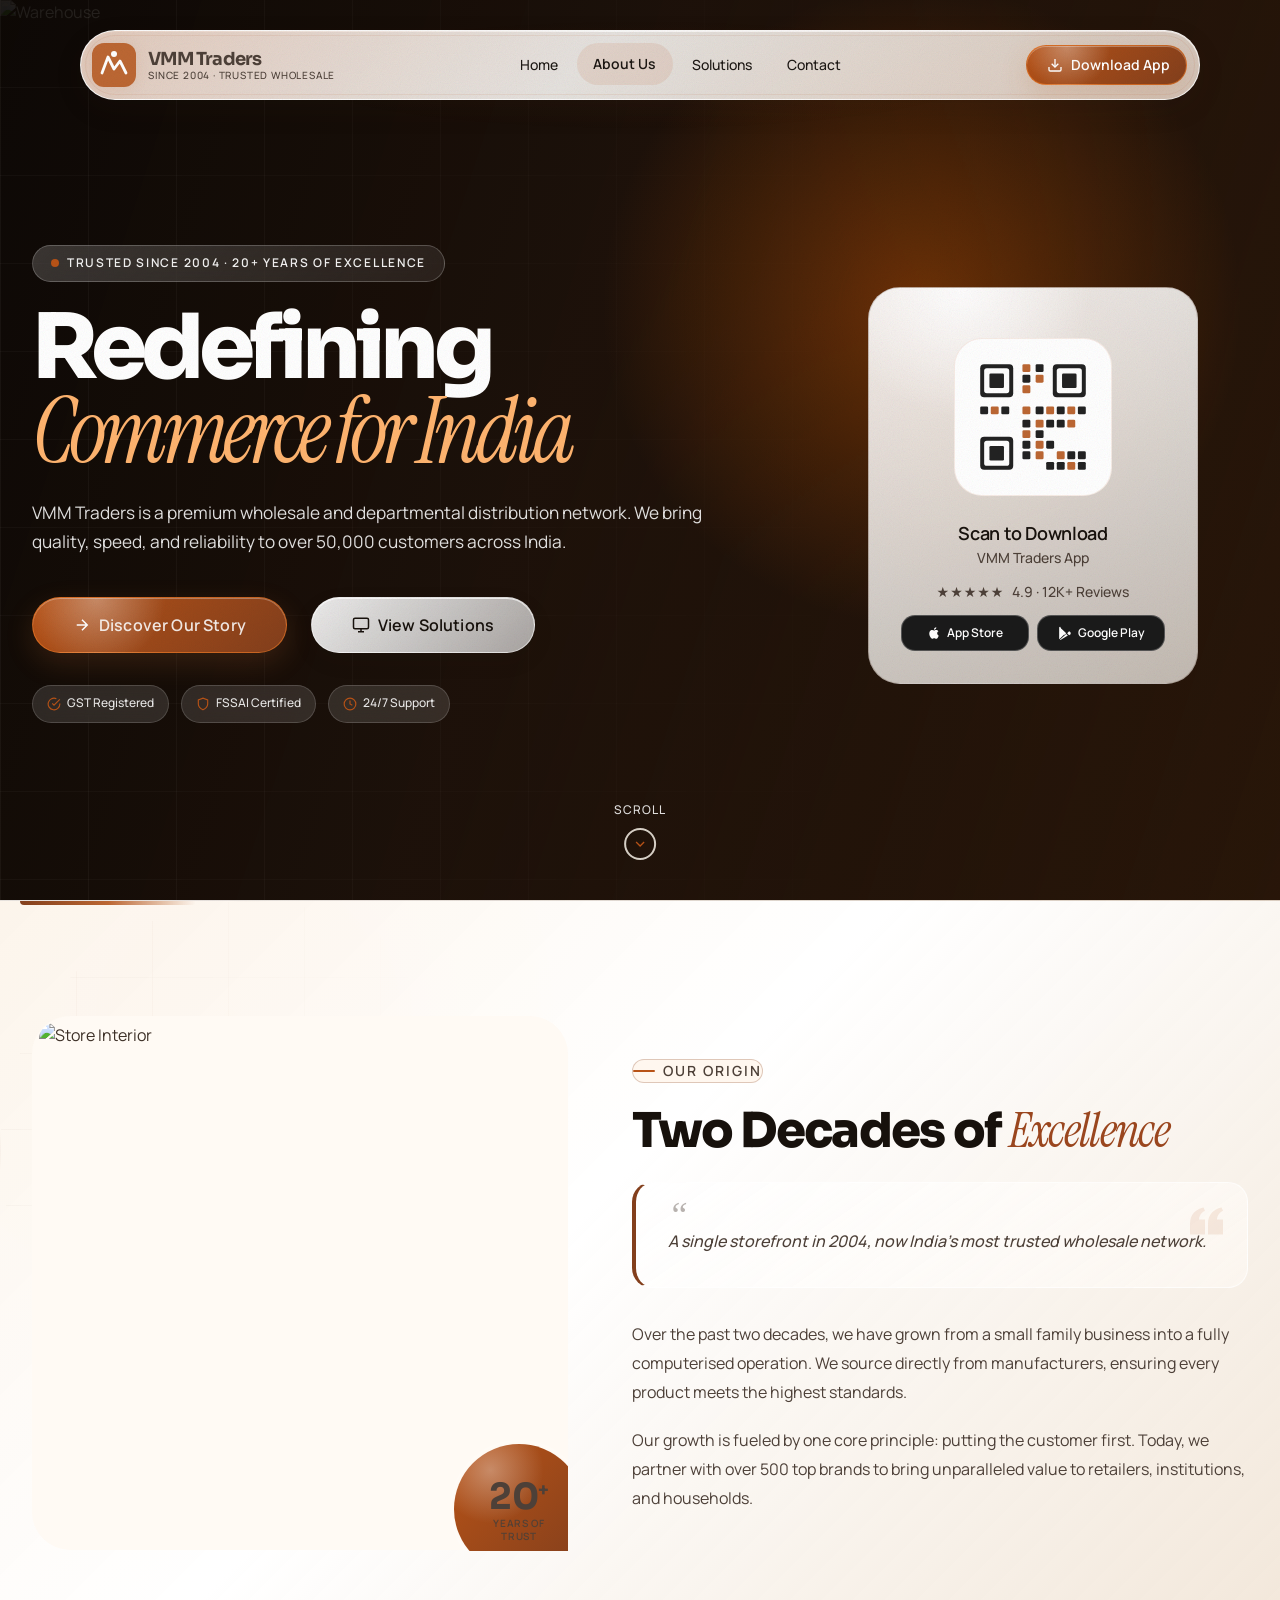
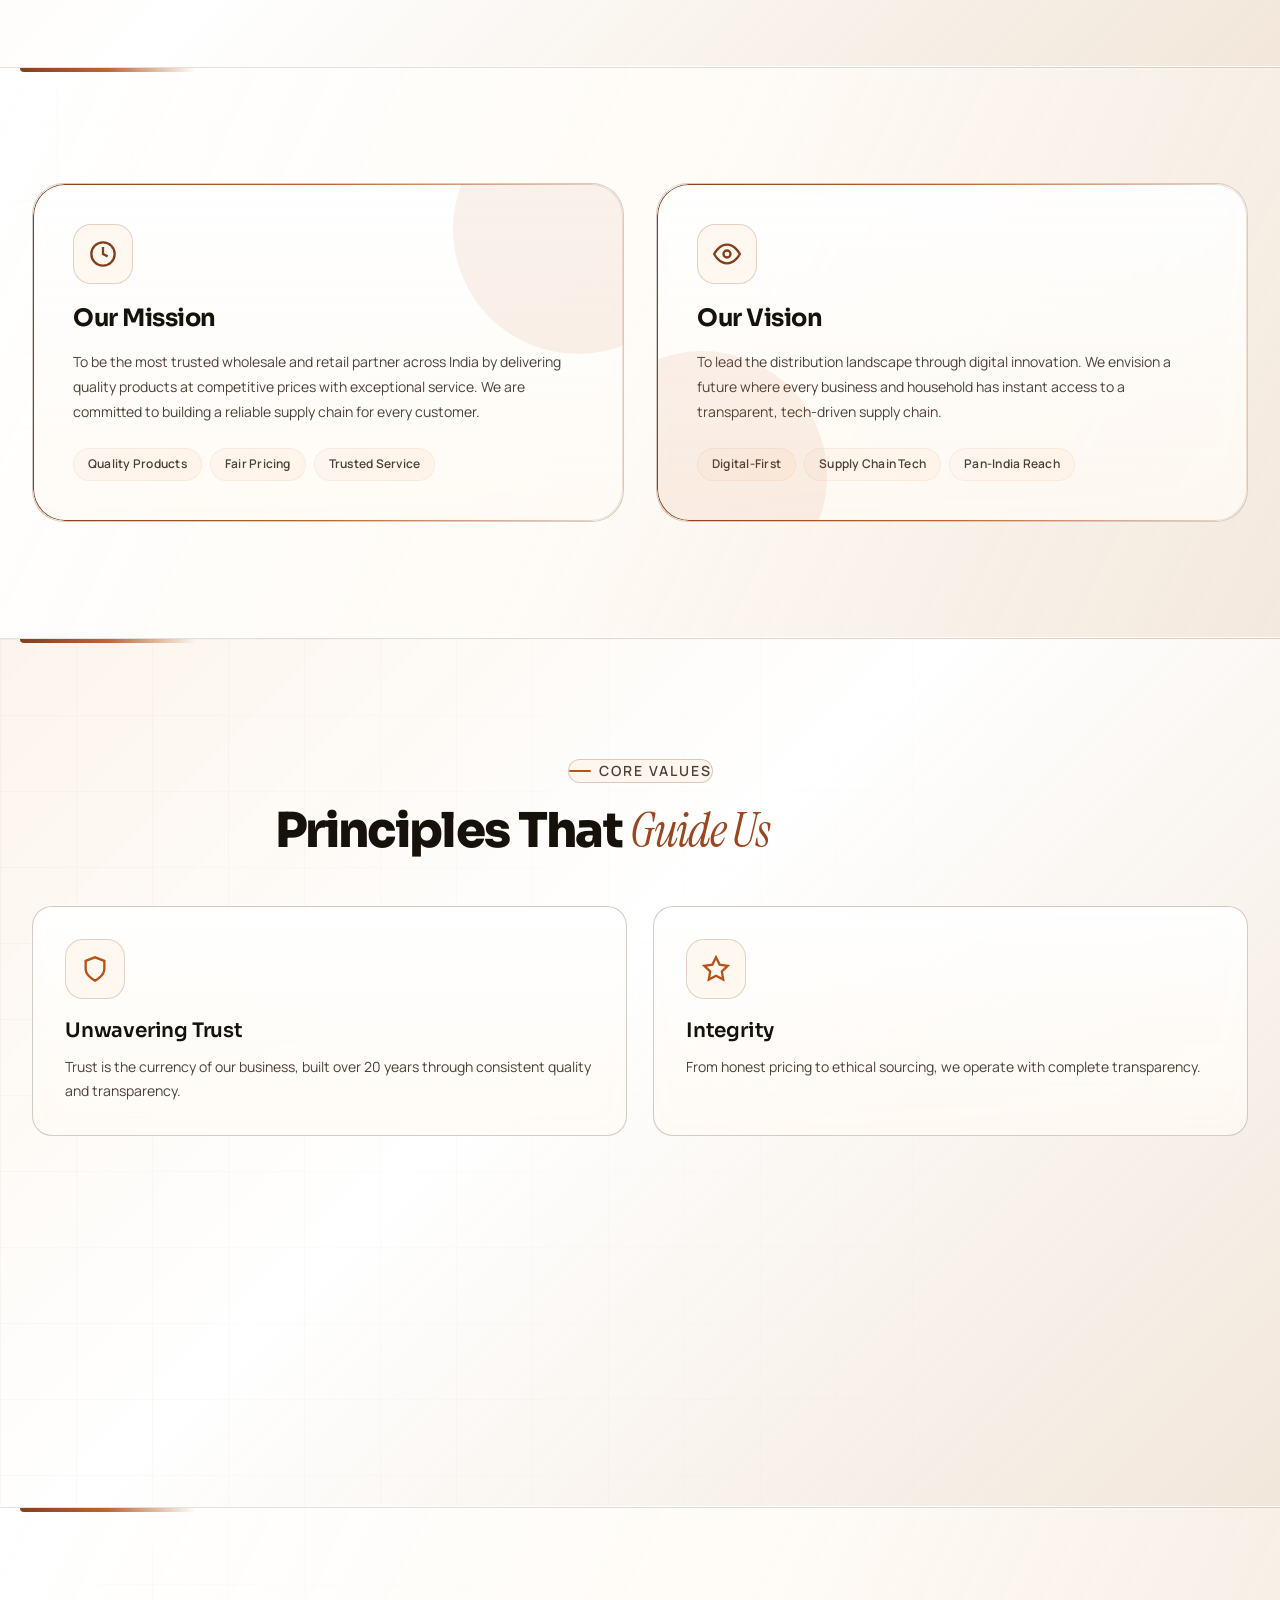
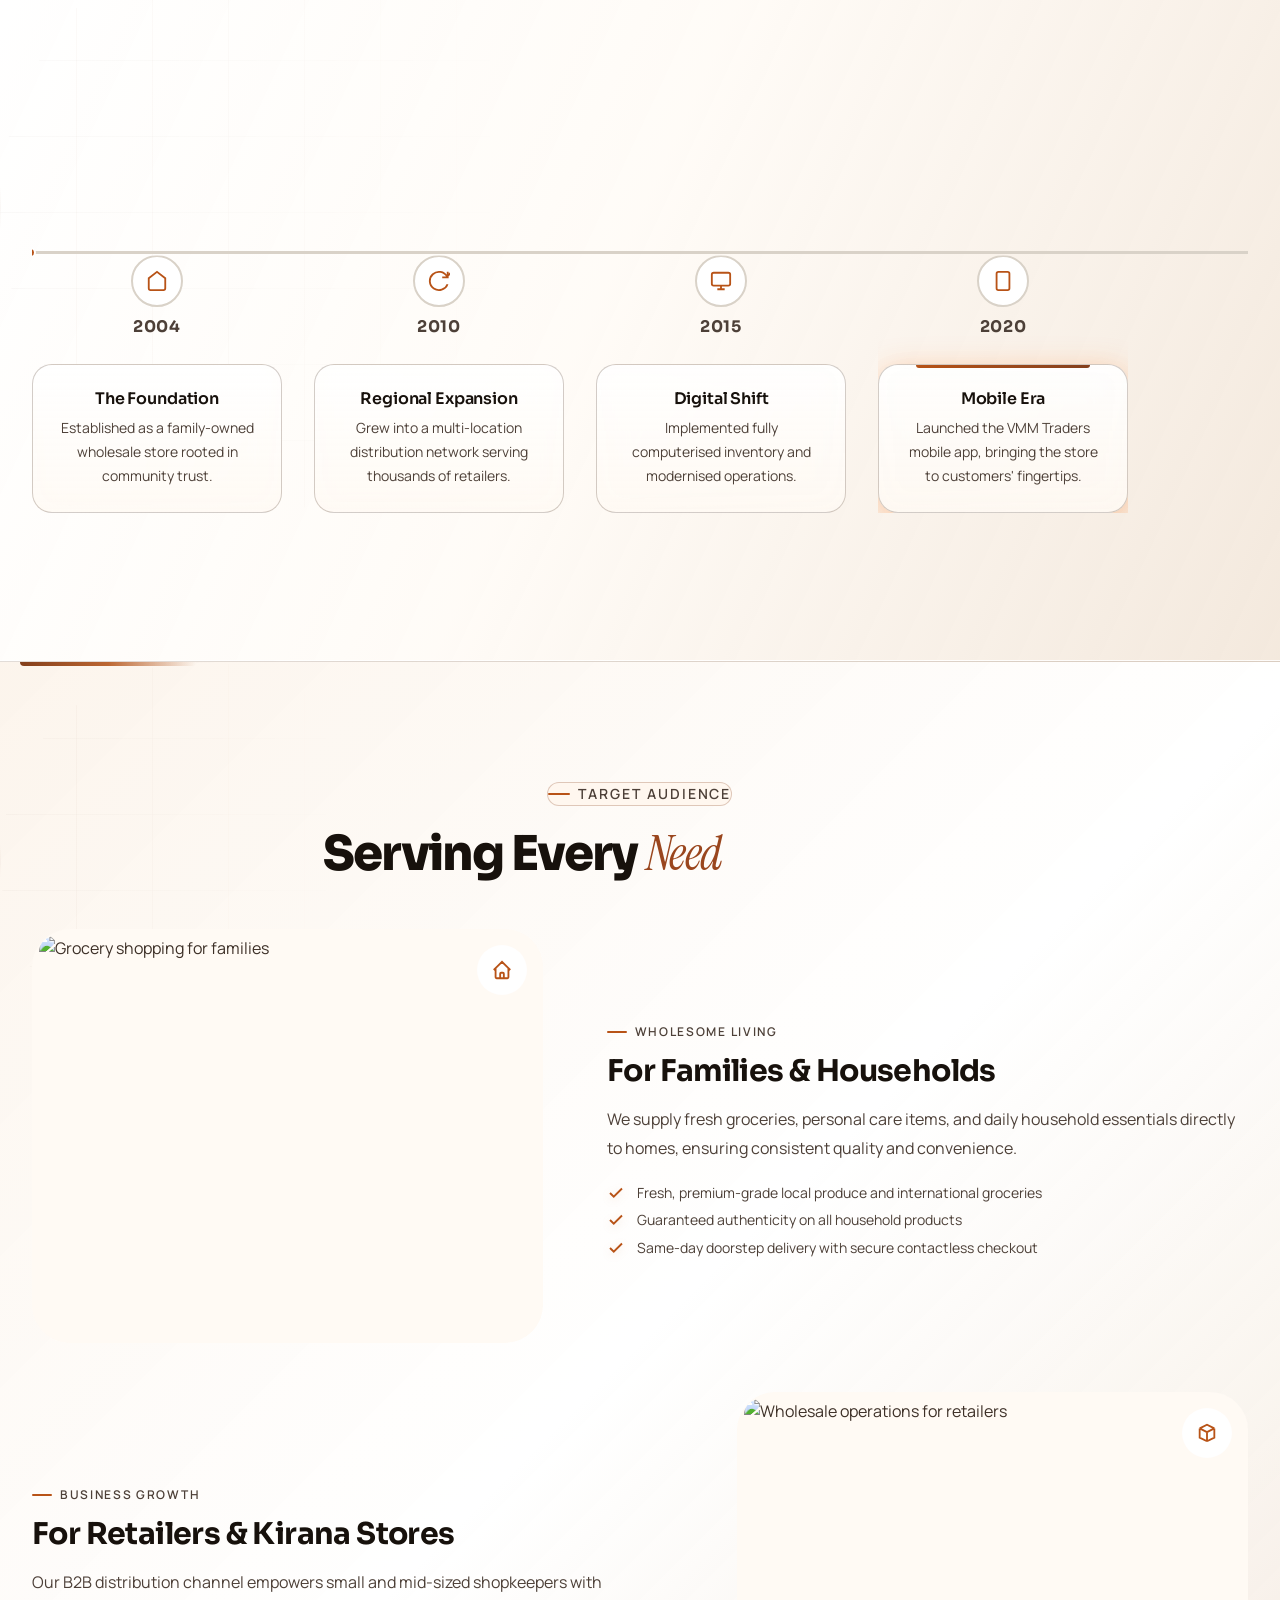
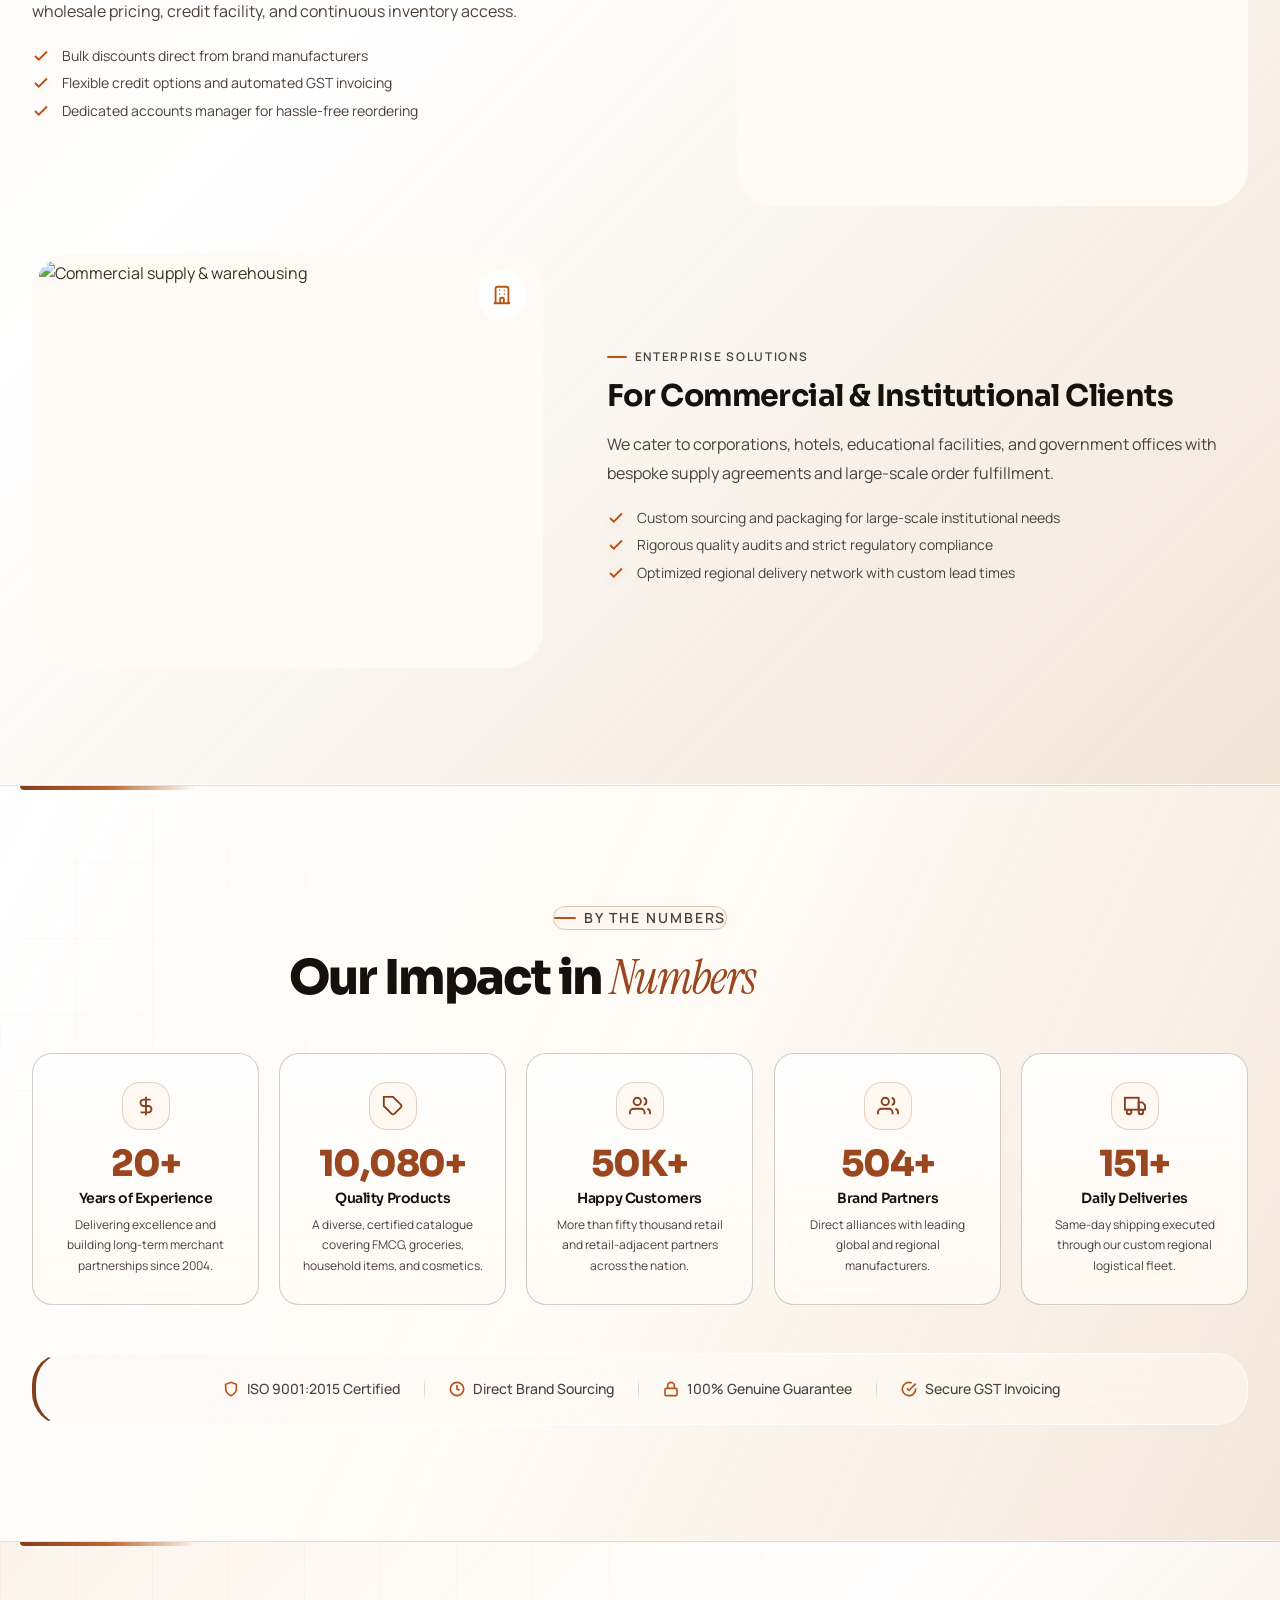
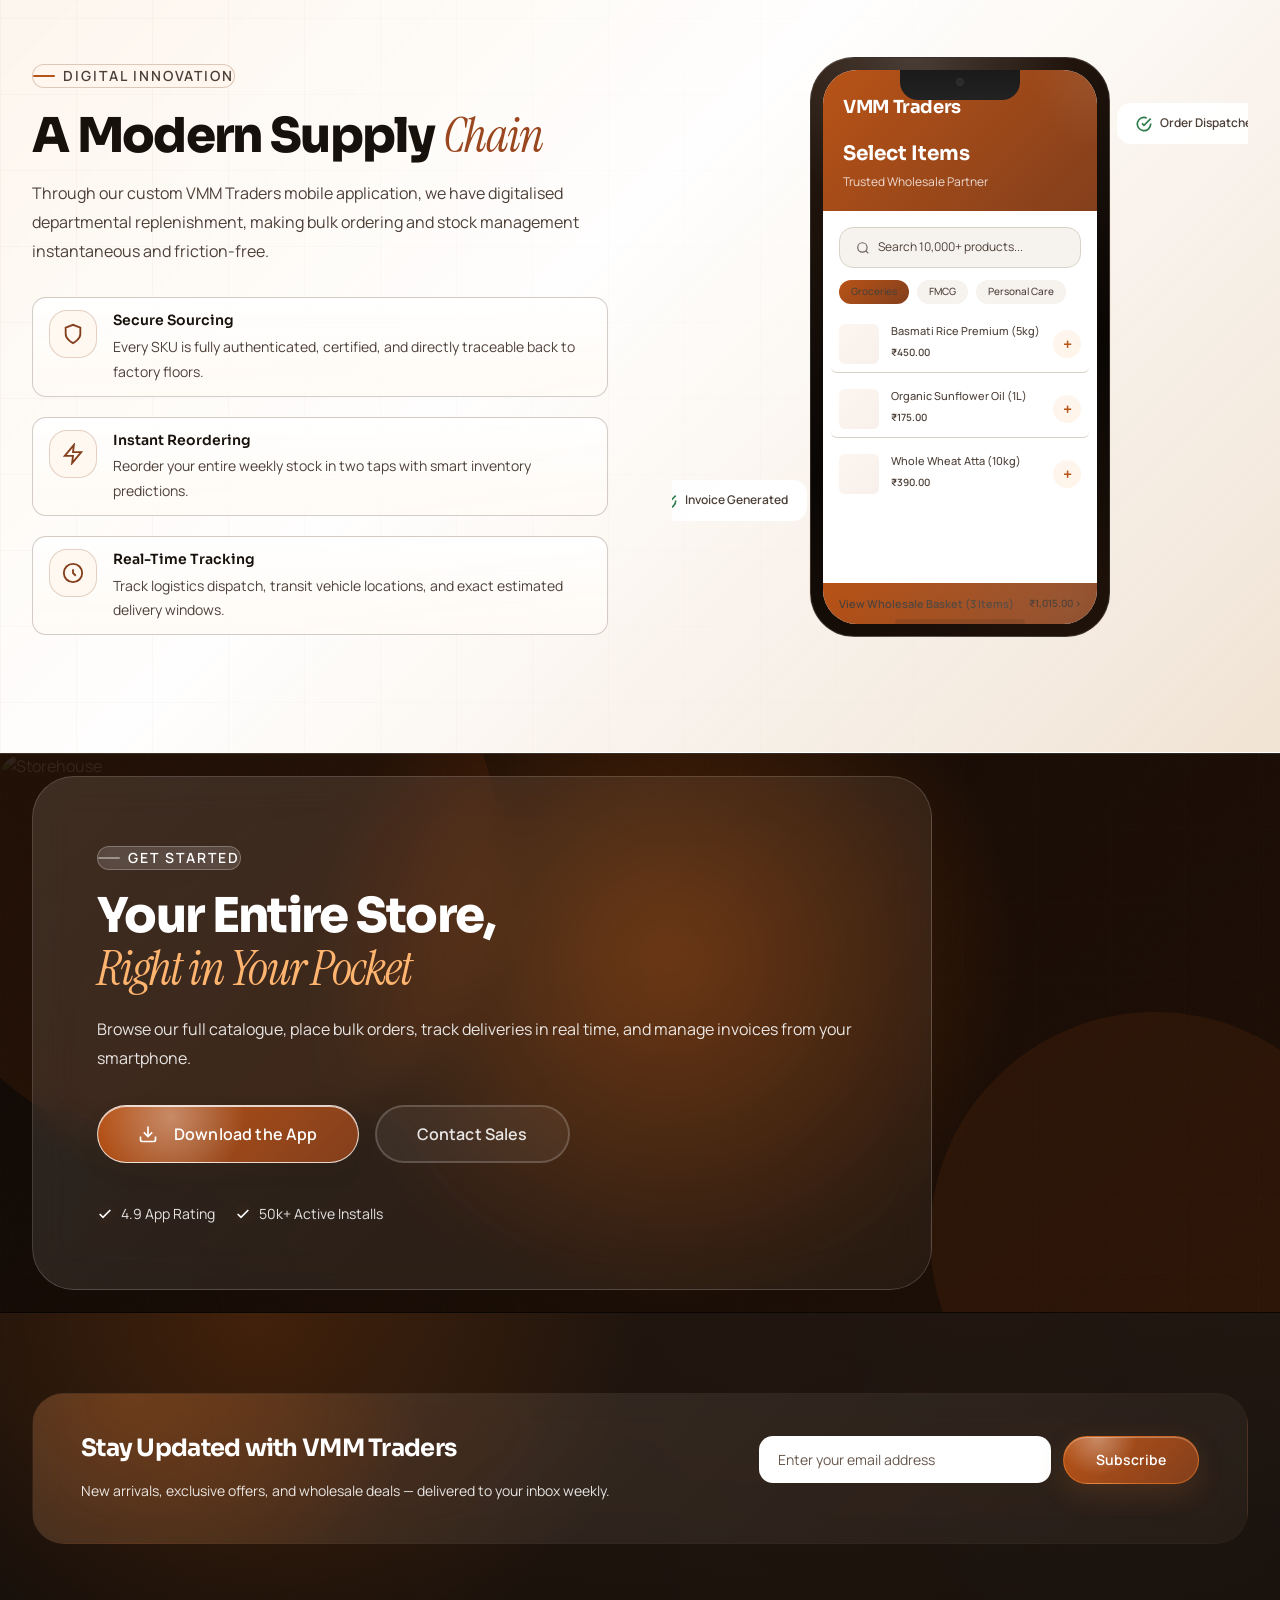
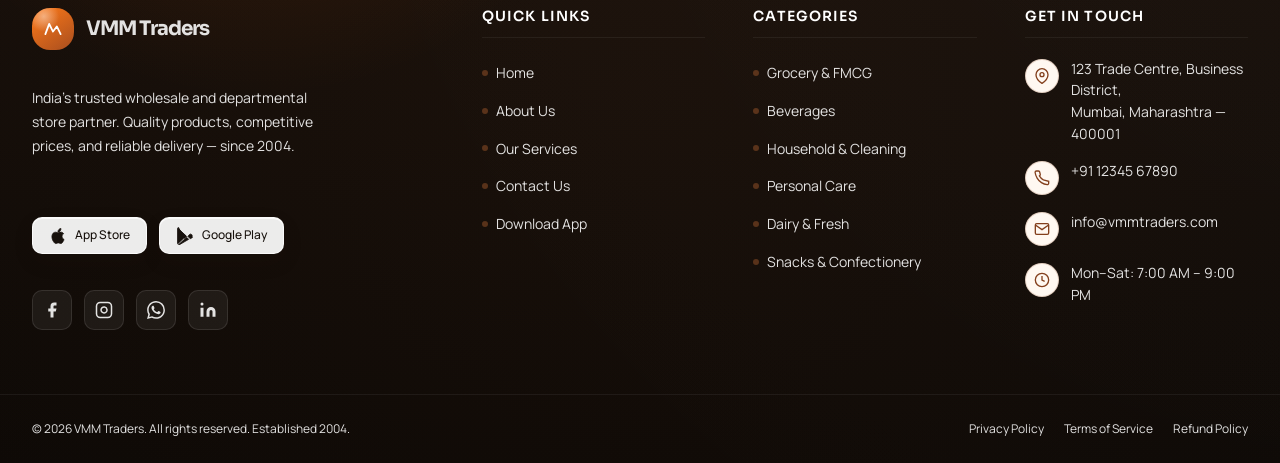
==== commit 57a65e87: "first2 commit" ====
--- a/about.html
+++ b/about.html
@@ -41,16 +41,16 @@
   </noscript>
 
   <!-- Global Design System -->
-  <link rel="stylesheet" href="css/global.css" />
-  <link rel="stylesheet" href="css/animations.css" />
-  <link rel="stylesheet" href="css/accessibility.css" />
+<link rel="stylesheet" href="css/global.css?v=3" />
+  <link rel="stylesheet" href="css/animations.css?v=2" />
+  <link rel="stylesheet" href="css/accessibility.css?v=2" />
 
   <!-- Page CSS -->
-  <link rel="stylesheet" href="css/about.css" />
-  <link rel="stylesheet" href="css/premium.css" />
+  <link rel="stylesheet" href="css/about.css?v=2" />
+  <link rel="stylesheet" href="css/premium.css?v=2" />
 
   <!-- Responsive last -->
-  <link rel="stylesheet" href="css/responsive.css" />
+  <link rel="stylesheet" href="css/responsive.css?v=2" />
 
   <meta name="theme-color" content="#BC6733" />
 </head>
--- a/css/global.css
+++ b/css/global.css
@@ -15,15 +15,15 @@
   --clr-orange-200:    #F0D5BD;
   --clr-orange-300:    #E4B896;
   --clr-orange-400:    #D39264;
-  --clr-orange:        #BC6733;
+  --clr-orange:        #B85317;
   --clr-orange-600:    #A05023;
   --clr-orange-dark:   #833F1C;
   --clr-orange-800:    #693115;
   --clr-orange-900:    #4E240F;
   --clr-orange-950:    #2C1407;
-  --clr-orange-hover:  #A95B2C;
-  --clr-orange-pressed:#9A5024;
-  --clr-orange-mid:    #BC6733;
+  --clr-orange-hover:  #9C4511;
+  --clr-orange-pressed:#833F1C;
+  --clr-orange-mid:    #B85317;
   --clr-orange-light:  #FDF6F0;
   --clr-orange-soft:   rgba(188, 103, 51, 0.10);
   --clr-orange-glow:   rgba(188, 103, 51, 0.14);
@@ -76,7 +76,7 @@
   --clr-text-muted:    #9F968C;
   --clr-text-white:    #FFFFFF;
   --clr-footer-text:   #D4CBC2;
-  --clr-muted:         #9F968C;
+  --clr-muted:         #766E64;
   --clr-placeholder:   #BFB6AB;
 
   /* ── Borders ── */
@@ -105,17 +105,17 @@
   --clr-footer-heading:rgba(255,255,255,0.90);
 
   /* ── Gradients — Heritage Enterprise ── */
-  --grad-primary:      linear-gradient(135deg, #FF6B00, #F05A00);
-  --grad-primary-hover:linear-gradient(135deg, #F05A00, #D94A00);
-  --grad-accent:       linear-gradient(135deg, #FF6B00, #4E240F);
+  --grad-primary:      linear-gradient(135deg, #B85317, #833F1C);
+  --grad-primary-hover:linear-gradient(135deg, #9C4511, #693115);
+  --grad-accent:       linear-gradient(135deg, #B85317, #4E240F);
   --grad-hero-overlay: linear-gradient(180deg, rgba(18, 16, 14, 0.60), rgba(18, 16, 14, 0.20));
   --grad-premium:      linear-gradient(135deg, #F6F3EE, #FDFCFB);
   --grad-warm:         linear-gradient(135deg, #FBF9F6, #F6F3EE);
   --grad-dark:         linear-gradient(160deg, #1C1815, #14110E);
   --grad-glass:        linear-gradient(135deg, rgba(255,255,255,0.55) 0%, rgba(255,255,255,0.25) 100%);
-  --grad-shimmer:      linear-gradient(90deg, transparent 0%, rgba(255,107,0,0.06) 40%, rgba(255,107,0,0.12) 50%, rgba(255,107,0,0.06) 60%, transparent 100%);
+  --grad-shimmer:      linear-gradient(90deg, transparent 0%, rgba(184,83,23,0.06) 40%, rgba(184,83,23,0.12) 50%, rgba(184,83,23,0.06) 60%, transparent 100%);
   --grad-hero:         linear-gradient(160deg, #F7F4EF, #FBF9F6 55%, #FFFFFF);
-  --grad-text-gradient:linear-gradient(135deg, #1E1B18 30%, #FF6B00 100%);
+  --grad-text-gradient:linear-gradient(135deg, #1E1B18 30%, #B85317 100%);
   --grad-card:         linear-gradient(135deg, #FDFCFB 0%, #F6F3EE 100%);
   --grad-card-hover:   linear-gradient(135deg, #FEFDFC 0%, #F8F5F0 100%);
 
@@ -2386,6 +2386,8 @@
   align-items: center;
   gap: 0.5rem;
   padding: 0.5rem 1.125rem;
+  margin-top: -2rem;
+  margin-bottom: 1.5rem;
   background: rgba(255,255,255,0.15);
   border: 1px solid rgba(255,255,255,0.20);
   border-radius: var(--radius-full);
@@ -2429,7 +2431,7 @@
 
 .hero__actions {
   display: flex;
-  gap: 1rem;
+  gap: 1.5rem;
   flex-wrap: wrap;
   margin-bottom: 2rem;
 }
@@ -2553,10 +2555,12 @@
   padding: 0.5rem 0.625rem;
   background: var(--clr-heading);
   color: white;
+  border: 1px solid rgba(255,255,255,0.25);
   border-radius: var(--radius-btn);
   font-size: var(--text-xs);
-  font-weight: var(--weight-medium);
+  font-weight: var(--weight-semibold);
   white-space: nowrap;
+  box-shadow: 0 4px 12px rgba(0,0,0,0.25);
 }
 
 .hero__qr-badge svg {
@@ -2570,28 +2574,6 @@
   inset: 0;
   pointer-events: none;
   z-index: 1;
-}
-
-/* Card hover shine effect */
-.stat-glass-card::before,
-.why-card::before,
-.cat-card::before {
-  content: "";
-  position: absolute;
-  inset: 0;
-  border-radius: inherit;
-  background: linear-gradient(135deg, transparent 0%, rgba(255,255,255,0.2) 50%, transparent 100%);
-  opacity: 0;
-  transition: opacity var(--tr-base), background-position var(--tr-base);
-  background-size: 200% 200%;
-  background-position: 100% 0;
-  pointer-events: none;
-}
-.stat-glass-card:hover::before,
-.why-card:hover::before,
-.cat-card:hover::before {
-  opacity: 1;
-  background-position: 0 0;
 }
 
 /* Final CTA background canvas */
--- a/css/accessibility.css
+++ b/css/accessibility.css
@@ -25,9 +25,14 @@
 .hero__qr-rating {
   color: #555555 !important;
 }
-.hero__qr-badge {
+.hero__qr-card .hero__qr-badge {
   background: #1A1A1A !important;
   color: #FFFFFF !important;
+  -webkit-text-fill-color: #FFFFFF !important;
+  border: 1px solid rgba(255,255,255,0.25) !important;
+}
+.hero__qr-text span {
+  color: #8A3E0A !important;
 }
 
 /* ── 3. APP STORE BUTTONS ── */
@@ -119,7 +124,7 @@
   left: 1rem;
   z-index: 10000;
   padding: 0.75rem 1.5rem;
-  background: #BC6733;
+  background: var(--clr-orange-dark);
   color: #FFFFFF;
   font-size: 0.875rem;
   font-weight: 600;
--- a/css/about.css
+++ b/css/about.css
@@ -1348,7 +1348,6 @@
   height: 40px;
   border-radius: var(--radius-xs);
   flex-shrink: 0;
-  border: 1px solid var(--clr-border);
 }
 
 .future__screen-product-info {
--- a/css/premium.css
+++ b/css/premium.css
@@ -117,7 +117,7 @@
   color: #fff !important;
   background:
     radial-gradient(circle at 25% 0%, rgba(255,255,255,0.34), transparent 35%),
-    linear-gradient(135deg, #ff7a18 0%, #e65f00 42%, #ad4d1e 100%) !important;
+    var(--grad-primary) !important;
   border: 1px solid rgba(255, 132, 42, 0.52);
   box-shadow:
     0 18px 42px rgba(188,103,51,0.28),
@@ -298,7 +298,6 @@
 
 .section {
   position: relative;
-  overflow: hidden;
   padding-block: clamp(5.5rem, 9vw, 9.5rem);
 }
 
@@ -385,8 +384,8 @@
 .sol-card--featured,
 .testi-card--featured {
   background:
-    radial-gradient(circle at 20% 0%, rgba(255,255,255,0.18), transparent 32%),
-    linear-gradient(145deg, #ff7a18 0%, #b85a27 58%, #743115 100%) !important;
+    radial-gradient(circle at 20% 0%, rgba(255,255,255,0.05), transparent 32%),
+    linear-gradient(145deg, #A84E1F 0%, #833F1C 58%, #4E240F 100%) !important;
   border-color: rgba(255,255,255,0.36) !important;
 }
 
@@ -485,8 +484,6 @@
 .contact-map__embed {
   position: relative;
   border-radius: 38px;
-  border: 1px solid rgba(255,255,255,0.75);
-  outline: 10px solid rgba(255,255,255,0.45);
   box-shadow:
     0 38px 100px rgba(45, 29, 16, 0.22),
     inset 0 1px 0 rgba(255,255,255,0.9);
@@ -512,7 +509,7 @@
 .contact-map__badge {
   background:
     radial-gradient(circle at 28% 20%, rgba(255,255,255,0.34), transparent 38%),
-    linear-gradient(145deg, #ff7a18, #a84e1f) !important;
+    var(--grad-primary) !important;
   border-color: rgba(255,255,255,0.78);
 }
 
--- a/css/responsive.css
+++ b/css/responsive.css
@@ -81,7 +81,6 @@
   /* Show hamburger, hide desktop nav */
   .navbar__toggle { display: flex; }
   .navbar__nav    { display: none; }
-  .navbar__mobile { display: flex; }
 
   /* Floating island full-width on tablet */
   .navbar__inner {
@@ -436,16 +435,29 @@
 }
 
 @media (max-width: 767px) {
+  .story__grid             { gap: var(--sp-8); }
   .story__img              { height: 320px; }
   .story__exp-badge        { width: 100px; height: 100px; bottom: -20px; right: -10px; }
   .story__exp-num          { font-size: var(--text-2xl); }
+  .story__quote            { padding: var(--sp-6); }
+  .story__quote-mark       { display: none; }
+
+  .mission-vision__grid    { gap: var(--sp-6); }
+  .mission-vision__card    { padding: var(--sp-6); }
 
   .values__grid            { grid-template-columns: 1fr; }
+  .value-card              { padding: var(--sp-6); }
+
+  .serve__img              { height: 250px; }
+  .serve__block            { margin-bottom: var(--sp-8); gap: var(--sp-6); }
 
   .trust-stats__grid       { grid-template-columns: repeat(2, 1fr); }
   .trust-stats__grid > :last-child { grid-column: span 2; }
   .trust-stats__badges     { gap: var(--sp-3); padding: var(--sp-5); }
   .trust-stats__badge-divider { display: none; }
+  .trust-stat-card         { padding: var(--sp-5); }
+
+  .future__grid            { gap: var(--sp-8); }
 
   .about-cta               { min-height: 440px; }
   .about-cta__actions      { flex-direction: column; }
@@ -455,24 +467,31 @@
 @media (max-width: 479px) {
   .about-cta__grain        { display: none; }
 
-  .story__img              { height: 240px; }
-  .story__exp-badge        { width: 80px; height: 80px; bottom: -16px; right: -8px; }
-  .story__exp-num          { font-size: var(--text-xl); }
-  .story__exp-text         { font-size: 0.5rem; }
-
-  .journey__node           { width: 70px; }
-  .journey__line           { left: 35px; }
+  .story__grid             { gap: var(--sp-6); }
+  .story__img              { height: 220px; }
+  .story__exp-badge        { width: 72px; height: 72px; bottom: -12px; right: -4px; }
+  .story__exp-num          { font-size: var(--text-lg); }
+  .story__exp-text         { display: none; }
+
+  .mission-vision__card    { padding: var(--sp-5); }
+
+  .journey__node           { width: 60px; }
+  .journey__line           { left: 30px; }
+  .journey__card           { padding: var(--sp-4); }
+
+  .serve__img              { height: 200px; }
 
   .trust-stats__grid       { grid-template-columns: 1fr; }
   .trust-stats__grid > :last-child { grid-column: auto; }
-  .trust-stat-card         { display: flex; align-items: center; gap: var(--sp-4); text-align: left; padding: var(--sp-5); }
+  .trust-stat-card         { display: flex; align-items: center; gap: var(--sp-3); text-align: left; padding: var(--sp-4); }
   .trust-stat-card__icon   { margin-inline: 0; margin-bottom: 0; flex-shrink: 0; }
-  .trust-stat-card__number { font-size: var(--text-2xl); }
+  .trust-stat-card__number { font-size: var(--text-xl); }
+  .trust-stat-card__desc   { display: none; }
 
   .future__float-badge     { display: none; }
-  .future__phone-frame     { width: 240px; height: 480px; border-radius: 32px; padding: 8px; }
-  .future__phone-notch     { width: 90px; height: 22px; }
-  .future__phone-screen    { border-radius: 26px; }
+  .future__phone-frame     { width: 220px; height: 440px; border-radius: 28px; padding: 6px; }
+  .future__phone-notch     { width: 80px; height: 20px; }
+  .future__phone-screen    { border-radius: 24px; }
 
   .about-cta               { min-height: 380px; }
 }
@@ -1531,3 +1550,819 @@
   color: rgba(255, 255, 255, 0.90) !important;
   -webkit-text-fill-color: rgba(255, 255, 255, 0.90) !important;
 }
+
+/* Strict shadow cleanup: this file loads last, so these rules remove
+   decorative shadows and glow rings across every page. */
+:root {
+  --shadow-xs: none;
+  --shadow-sm: none;
+  --shadow-md: none;
+  --shadow-lg: none;
+  --shadow-xl: none;
+  --shadow-2xl: none;
+  --shadow-card: none;
+  --shadow-card-hover: none;
+  --shadow-card-glow: none;
+  --shadow-accent-sm: none;
+  --shadow-accent: none;
+  --shadow-accent-lg: none;
+  --shadow-orange-lg: none;
+  --shadow-nav: none;
+}
+
+body *,
+body *::before,
+body *::after {
+  box-shadow: none !important;
+  text-shadow: none !important;
+}
+
+body div,
+body div::before,
+body div::after {
+  outline: 0 !important;
+}
+
+:is(
+  .hero__qr-card,
+  .contact-hero__stat-card,
+  .contact-app-cta__qr-card,
+  .story__img-wrap,
+  .serve__img-wrap,
+  .contact-map__embed,
+  .premium-card,
+  .glow-border
+) {
+  outline: 0 !important;
+}
+
+/* Restore visible structure after shadow removal. */
+:is(
+  .stat-glass-card,
+  .why-card,
+  .cat-card,
+  .testi-card,
+  .journey__card,
+  .mission-vision__card,
+  .value-card,
+  .serve__card,
+  .trust-stat-card,
+  .future__feature,
+  .sol-card,
+  .sol-cat-card,
+  .sol-workflow__step,
+  .sol-app__float,
+  .sol-why-card,
+  .sol-testi-card,
+  .contact-info-card,
+  .contact-form-wrapper,
+  .contact-form-sidebar__item,
+  .contact-map__info,
+  .contact-why-card,
+  .faq-item,
+  .hero__qr-card,
+  .contact-hero__stat-card,
+  .contact-app-cta__qr-card,
+  .contact-app-cta__bubble,
+  .footer__newsletter
+) {
+  border: 1px solid rgba(74, 48, 32, 0.22) !important;
+}
+
+:is(
+  .stat-glass-card,
+  .why-card,
+  .cat-card,
+  .testi-card:not(.testi-card--featured),
+  .journey__card,
+  .mission-vision__card,
+  .value-card,
+  .serve__card,
+  .trust-stat-card,
+  .future__feature,
+  .sol-card:not(.sol-card--featured),
+  .sol-cat-card,
+  .sol-workflow__step,
+  .sol-app__float,
+  .contact-info-card,
+  .contact-form-sidebar__item,
+  .contact-map__info,
+  .contact-why-card,
+  .faq-item
+):hover {
+  border-color: rgba(131, 63, 28, 0.58) !important;
+}
+
+:is(
+  .sol-card--featured,
+  .testi-card--featured,
+  .sol-why-card,
+  .sol-testi-card,
+  .contact-hero__stat-card,
+  .about-cta__proof,
+  .sol-cta__proof,
+  .contact-app-cta__features li
+) {
+  border-color: rgba(255, 255, 255, 0.34) !important;
+}
+
+/* Icon contrast on base and hover states. */
+:is(
+  .stat-glass-card__icon,
+  .why-card__icon,
+  .cat-card__icon,
+  .app-feature__icon,
+  .footer__contact-icon,
+  .mission-vision__icon,
+  .value-card__icon-wrap,
+  .trust-stat-card__icon,
+  .future__feature-icon,
+  .sol-card__illus-icon,
+  .sol-cat-card__icon,
+  .sol-workflow__step-icon,
+  .contact-info-card__icon,
+  .contact-form-sidebar__item-icon,
+  .contact-map__detail-icon,
+  .contact-why-card__icon
+) {
+  color: #833f1c !important;
+  border: 1px solid rgba(131, 63, 28, 0.22) !important;
+  background: #fff8f1 !important;
+}
+
+:is(
+  .stat-glass-card__icon,
+  .why-card__icon,
+  .cat-card__icon,
+  .app-feature__icon,
+  .footer__contact-icon,
+  .mission-vision__icon,
+  .value-card__icon-wrap,
+  .trust-stat-card__icon,
+  .future__feature-icon,
+  .sol-card__illus-icon,
+  .sol-cat-card__icon,
+  .sol-workflow__step-icon,
+  .contact-info-card__icon,
+  .contact-form-sidebar__item-icon,
+  .contact-map__detail-icon,
+  .contact-why-card__icon
+) svg {
+  color: currentColor !important;
+  stroke: currentColor !important;
+}
+
+:is(
+  .stat-glass-card:hover,
+  .why-card:hover,
+  .cat-card:hover,
+  .testi-card:hover,
+  .journey__card:hover,
+  .mission-vision__card:hover,
+  .value-card:hover,
+  .serve__card:hover,
+  .trust-stat-card:hover,
+  .future__feature:hover,
+  .sol-card:hover,
+  .sol-cat-card:hover,
+  .sol-workflow__step:hover,
+  .sol-app__float:hover,
+  .contact-info-card:hover,
+  .contact-form-sidebar__item:hover,
+  .contact-map__info:hover,
+  .contact-why-card:hover
+) :is(
+  .stat-glass-card__icon,
+  .why-card__icon,
+  .cat-card__icon,
+  .app-feature__icon,
+  .footer__contact-icon,
+  .mission-vision__icon,
+  .value-card__icon-wrap,
+  .trust-stat-card__icon,
+  .future__feature-icon,
+  .sol-card__illus-icon,
+  .sol-cat-card__icon,
+  .sol-workflow__step-icon,
+  .contact-info-card__icon,
+  .contact-form-sidebar__item-icon,
+  .contact-map__detail-icon,
+  .contact-why-card__icon
+) {
+  color: #ffffff !important;
+  background: #833f1c !important;
+  border-color: #833f1c !important;
+}
+
+:is(
+  .sol-card--featured,
+  .sol-why-card,
+  .sol-testi-card,
+  .contact-hero__stat-card,
+  .about-cta__proof,
+  .sol-cta__proof
+) :is(svg, .sol-card__illus-icon, .contact-info-card__icon, .contact-why-card__icon) {
+  color: #ffffff !important;
+  stroke: currentColor !important;
+}
+
+/* Cross-page identity pass: structured trade-ledger sections instead of
+   repeated plain cream blocks. Uses borders and surface contrast, not shadows. */
+main > .section {
+  position: relative;
+  isolation: isolate;
+  border-top: 1px solid rgba(74, 48, 32, 0.14);
+  border-bottom: 1px solid rgba(255, 255, 255, 0.72);
+}
+
+main > .section::before {
+  content: "";
+  position: absolute;
+  inset: 0;
+  z-index: -2;
+  pointer-events: none;
+  background-image:
+    linear-gradient(90deg, rgba(131, 63, 28, 0.055) 1px, transparent 1px),
+    linear-gradient(180deg, rgba(74, 48, 32, 0.045) 1px, transparent 1px);
+  background-size: 76px 76px;
+  mask-image: linear-gradient(90deg, rgba(0, 0, 0, 0.62), transparent 88%);
+}
+
+main > .section::after {
+  content: "";
+  position: absolute;
+  top: 0;
+  left: max(1.25rem, calc((100vw - var(--max-width)) / 2));
+  width: min(11rem, 34vw);
+  height: 4px;
+  z-index: 0;
+  background: linear-gradient(90deg, #833f1c, #bc6733, transparent);
+  border-radius: 0 0 999px 999px;
+}
+
+:is(
+  .stats-section,
+  .about-preview,
+  .why-choose,
+  .categories,
+  .app-section,
+  .how-works,
+  .testimonials,
+  .story,
+  .mission-vision,
+  .values,
+  .journey,
+  .serve,
+  .trust-stats,
+  .future,
+  .sol-solutions,
+  .sol-categories,
+  .sol-workflow,
+  .sol-app,
+  .contact-info,
+  .contact-form-section,
+  .contact-map-section,
+  .contact-faq
+) {
+  background:
+    linear-gradient(115deg, rgba(255, 255, 255, 0.94) 0%, rgba(255, 251, 246, 0.90) 48%, rgba(241, 228, 214, 0.82) 100%) !important;
+}
+
+:is(
+  .about-preview,
+  .categories,
+  .how-works,
+  .story,
+  .values,
+  .serve,
+  .future,
+  .sol-solutions,
+  .sol-workflow,
+  .contact-form-section,
+  .contact-faq
+) {
+  background:
+    linear-gradient(135deg, rgba(252, 244, 235, 0.94) 0%, rgba(255, 255, 255, 0.90) 44%, rgba(238, 223, 207, 0.76) 100%) !important;
+}
+
+:is(.sol-why, .sol-testimonials, .sol-cta, .about-cta, .final-cta, .contact-app-cta, .contact-why) {
+  position: relative;
+  isolation: isolate;
+  background:
+    linear-gradient(90deg, rgba(255, 255, 255, 0.045) 1px, transparent 1px),
+    linear-gradient(180deg, rgba(255, 255, 255, 0.035) 1px, transparent 1px),
+    linear-gradient(145deg, #17100b 0%, #27150a 52%, #0d0906 100%) !important;
+  background-size: 74px 74px, 74px 74px, auto !important;
+  border-top: 1px solid rgba(255, 255, 255, 0.12);
+  border-bottom: 1px solid rgba(0, 0, 0, 0.65);
+}
+
+:is(.section-title, .final-cta__headline, .about-cta__title, .sol-cta__heading, .contact-app-cta__heading) {
+  max-width: 980px;
+  letter-spacing: -0.035em !important;
+}
+
+:is(.label, .section-eyebrow, .contact-app-cta__badge, .sol-cta__label) {
+  border: 1px solid rgba(131, 63, 28, 0.26) !important;
+  background: #fff7ef !important;
+  color: #833f1c !important;
+  -webkit-text-fill-color: #833f1c !important;
+}
+
+:is(.hero, .sol-why, .sol-testimonials, .sol-cta, .about-cta, .final-cta, .contact-app-cta, .contact-why)
+:is(.label, .section-eyebrow, .contact-app-cta__badge, .sol-cta__label) {
+  border-color: rgba(255, 255, 255, 0.26) !important;
+  background: rgba(255, 255, 255, 0.10) !important;
+  color: #ffffff !important;
+  -webkit-text-fill-color: #ffffff !important;
+}
+
+:is(
+  .stat-glass-card,
+  .why-card,
+  .cat-card,
+  .testi-card:not(.testi-card--featured),
+  .journey__card,
+  .mission-vision__card,
+  .value-card,
+  .serve__card,
+  .trust-stat-card,
+  .future__feature,
+  .sol-card:not(.sol-card--featured),
+  .sol-cat-card,
+  .sol-workflow__step,
+  .sol-app__float,
+  .contact-info-card,
+  .contact-form-wrapper,
+  .contact-form-sidebar__item,
+  .contact-map__info,
+  .contact-why-card,
+  .faq-item
+) {
+  background:
+    linear-gradient(180deg, rgba(255, 255, 255, 0.94), rgba(255, 250, 244, 0.86)) !important;
+  border-color: rgba(74, 48, 32, 0.24) !important;
+}
+
+:is(
+  .stat-glass-card,
+  .why-card,
+  .cat-card,
+  .testi-card:not(.testi-card--featured),
+  .journey__card,
+  .mission-vision__card,
+  .value-card,
+  .serve__card,
+  .trust-stat-card,
+  .future__feature,
+  .sol-card:not(.sol-card--featured),
+  .sol-cat-card,
+  .sol-workflow__step,
+  .contact-info-card,
+  .contact-why-card,
+  .faq-item
+)::before {
+  opacity: 1 !important;
+  background: linear-gradient(90deg, #833f1c, #bc6733, rgba(188, 103, 51, 0.18)) !important;
+}
+
+:is(
+  .stat-glass-card,
+  .why-card,
+  .cat-card,
+  .testi-card:not(.testi-card--featured),
+  .journey__card,
+  .mission-vision__card,
+  .value-card,
+  .serve__card,
+  .trust-stat-card,
+  .future__feature,
+  .sol-card:not(.sol-card--featured),
+  .sol-cat-card,
+  .sol-workflow__step,
+  .contact-info-card,
+  .contact-why-card,
+  .faq-item
+):hover {
+  background:
+    linear-gradient(180deg, #ffffff, #fff6ee) !important;
+  border-color: rgba(131, 63, 28, 0.62) !important;
+}
+
+:is(.stats-grid, .contact-info__grid, .sol-cards, .sol-cat-grid, .values__grid, .serve__grid) {
+  gap: clamp(1rem, 2vw, 1.75rem) !important;
+}
+
+:is(.story__quote, .stats-trust-row, .trust-stats__badges, .contact-form-wrapper) {
+  border-left: 4px solid #833f1c !important;
+}
+
+:is(.story__img-wrap, .serve__img-wrap, .contact-map__embed, .about-preview__img-wrap) {
+  background: #fffaf4 !important;
+  padding: 0.45rem;
+}
+
+:is(.story__img, .serve__img, .about-preview__img, .sol-cat-card__img) {
+  border-radius: calc(var(--radius-img) - 8px) !important;
+}
+
+@media (max-width: 767px) {
+  main > .section::before {
+    background-size: 48px 48px;
+    mask-image: linear-gradient(180deg, rgba(0, 0, 0, 0.42), transparent 78%);
+  }
+
+  main > .section::after {
+    left: 1.25rem;
+    width: 8rem;
+  }
+}
+
+/* Final contrast lock: keep text readable after all visual overrides. */
+body {
+  color: #3f332b !important;
+}
+
+:is(main, .section, .navbar__inner, .navbar__mobile) :is(h1, h2, h3, h4, h5, h6, strong, label),
+:is(.section-title, .card-title, .contact-form-sidebar__heading) {
+  color: #17110c !important;
+  -webkit-text-fill-color: #17110c !important;
+}
+
+:is(main, .section, .navbar__inner, .navbar__mobile) :is(p, li, span, small, blockquote, address),
+:is(.section-subtitle, .card-text, .text-muted) {
+  color: #4d4038 !important;
+  -webkit-text-fill-color: #4d4038 !important;
+}
+
+:is(main, .section) a:not(.btn):not(.navbar__cta):not(.sol-cta__btn):not(.contact-app-cta__btn):not(.app-store-btn):not(.sol-card__cta) {
+  color: #833f1c !important;
+  -webkit-text-fill-color: #833f1c !important;
+}
+
+:is(.section-title .highlight, .hero__headline-highlight, .about-cta__highlight, .sol-cta__heading-highlight, .contact-app-cta__highlight) {
+  background: none !important;
+  color: #9a461e !important;
+  -webkit-text-fill-color: #9a461e !important;
+}
+
+:is(
+  .hero,
+  .final-cta,
+  .about-cta,
+  .sol-why,
+  .sol-testimonials,
+  .sol-cta,
+  .contact-app-cta,
+  .contact-why,
+  .footer
+) {
+  color: #ffffff !important;
+}
+
+:is(
+  .hero,
+  .final-cta,
+  .about-cta,
+  .sol-why,
+  .sol-testimonials,
+  .sol-cta,
+  .contact-app-cta,
+  .contact-why,
+  .footer
+) :is(h1, h2, h3, h4, h5, h6, strong, label, .section-title) {
+  color: #ffffff !important;
+  -webkit-text-fill-color: #ffffff !important;
+}
+
+:is(
+  .hero,
+  .final-cta,
+  .about-cta,
+  .sol-why,
+  .sol-testimonials,
+  .sol-cta,
+  .contact-app-cta,
+  .contact-why,
+  .footer
+) :is(p, li, span, small, blockquote, address, a) {
+  color: rgba(255, 255, 255, 0.88) !important;
+  -webkit-text-fill-color: rgba(255, 255, 255, 0.88) !important;
+}
+
+:is(
+  .hero,
+  .final-cta,
+  .about-cta,
+  .sol-why,
+  .sol-testimonials,
+  .sol-cta,
+  .contact-app-cta,
+  .contact-why
+) :is(.section-title .highlight, .hero__headline-highlight, .about-cta__highlight, .sol-cta__heading-highlight, .contact-app-cta__highlight) {
+  color: #ffb46f !important;
+  -webkit-text-fill-color: #ffb46f !important;
+}
+
+/* Light cards keep dark text even when they sit inside a dark section. */
+:is(
+  .stat-glass-card,
+  .why-card,
+  .cat-card,
+  .testi-card:not(.testi-card--featured),
+  .journey__card,
+  .mission-vision__card,
+  .value-card,
+  .serve__card,
+  .trust-stat-card,
+  .future__feature,
+  .sol-card:not(.sol-card--featured),
+  .sol-cat-card,
+  .sol-workflow__step,
+  .sol-app__float,
+  .contact-info-card,
+  .contact-form-wrapper,
+  .contact-form-sidebar__item,
+  .contact-map__info,
+  .contact-why-card,
+  .faq-item,
+  .hero__qr-card,
+  .contact-app-cta__qr-card,
+  .contact-app-cta__bubble
+) {
+  color: #241c16 !important;
+}
+
+:is(
+  .stat-glass-card,
+  .why-card,
+  .cat-card,
+  .testi-card:not(.testi-card--featured),
+  .journey__card,
+  .mission-vision__card,
+  .value-card,
+  .serve__card,
+  .trust-stat-card,
+  .future__feature,
+  .sol-card:not(.sol-card--featured),
+  .sol-cat-card,
+  .sol-workflow__step,
+  .sol-app__float,
+  .contact-info-card,
+  .contact-form-wrapper,
+  .contact-form-sidebar__item,
+  .contact-map__info,
+  .contact-why-card,
+  .faq-item,
+  .hero__qr-card,
+  .contact-app-cta__qr-card,
+  .contact-app-cta__bubble
+) :is(h1, h2, h3, h4, h5, h6, strong, label, a) {
+  color: #17110c !important;
+  -webkit-text-fill-color: #17110c !important;
+}
+
+:is(
+  .stat-glass-card,
+  .why-card,
+  .cat-card,
+  .testi-card:not(.testi-card--featured),
+  .journey__card,
+  .mission-vision__card,
+  .value-card,
+  .serve__card,
+  .trust-stat-card,
+  .future__feature,
+  .sol-card:not(.sol-card--featured),
+  .sol-cat-card,
+  .sol-workflow__step,
+  .sol-app__float,
+  .contact-info-card,
+  .contact-form-wrapper,
+  .contact-form-sidebar__item,
+  .contact-map__info,
+  .contact-why-card,
+  .faq-item,
+  .hero__qr-card,
+  .contact-app-cta__qr-card,
+  .contact-app-cta__bubble
+) :is(p, li, span:not(.hero__qr-badge), small, blockquote, address) {
+  color: #4d4038 !important;
+  -webkit-text-fill-color: #4d4038 !important;
+}
+
+/* Dark/featured cards keep white text. */
+:is(
+  .sol-card--featured,
+  .testi-card--featured,
+  .sol-why-card,
+  .sol-testi-card,
+  .contact-hero__stat-card,
+  .about-cta__proof,
+  .sol-cta__proof,
+  .contact-app-cta__features li
+) {
+  color: #ffffff !important;
+}
+
+:is(
+  .sol-card--featured,
+  .testi-card--featured,
+  .sol-why-card,
+  .sol-testi-card,
+  .contact-hero__stat-card,
+  .about-cta__proof,
+  .sol-cta__proof,
+  .contact-app-cta__features li
+) :is(h1, h2, h3, h4, h5, h6, strong, label, a, svg) {
+  color: #ffffff !important;
+  -webkit-text-fill-color: #ffffff !important;
+  stroke: currentColor !important;
+}
+
+:is(
+  .sol-card--featured,
+  .testi-card--featured,
+  .sol-why-card,
+  .sol-testi-card,
+  .contact-hero__stat-card,
+  .about-cta__proof,
+  .sol-cta__proof,
+  .contact-app-cta__features li
+) :is(p, li, span, small, blockquote) {
+  color: rgba(255, 255, 255, 0.90) !important;
+  -webkit-text-fill-color: rgba(255, 255, 255, 0.90) !important;
+}
+
+:is(.btn-primary, .navbar__cta, .contact-form__submit, .sol-cta__btn--primary, .contact-app-cta__btn, .app-store-btn),
+:is(.btn-primary, .navbar__cta, .contact-form__submit, .sol-cta__btn--primary, .contact-app-cta__btn, .app-store-btn) :is(span, svg, .app-store-btn__sub, .app-store-btn__name) {
+  color: #ffffff !important;
+  -webkit-text-fill-color: #ffffff !important;
+  stroke: currentColor !important;
+}
+
+:is(.btn-white, .btn-secondary, .footer__app-btn, .sol-cta__btn--outline),
+:is(.btn-white, .btn-secondary, .footer__app-btn, .sol-cta__btn--outline) :is(span, svg) {
+  color: #17110c !important;
+  -webkit-text-fill-color: #17110c !important;
+  stroke: currentColor !important;
+}
+
+:is(.label, .section-eyebrow, .contact-app-cta__badge, .sol-cta__label) {
+  color: #833f1c !important;
+  -webkit-text-fill-color: #833f1c !important;
+}
+
+:is(.hero, .final-cta, .about-cta, .sol-why, .sol-testimonials, .sol-cta, .contact-app-cta, .contact-why)
+:is(.label, .section-eyebrow, .contact-app-cta__badge, .sol-cta__label) {
+  color: #ffffff !important;
+  -webkit-text-fill-color: #ffffff !important;
+}
+
+input,
+textarea,
+select,
+.form-control,
+.footer__newsletter-input {
+  color: #17110c !important;
+  -webkit-text-fill-color: #17110c !important;
+  background: #ffffff !important;
+}
+
+::placeholder,
+.form-control::placeholder,
+.footer__newsletter-input::placeholder {
+  color: #67574d !important;
+  -webkit-text-fill-color: #67574d !important;
+  opacity: 1 !important;
+}
+
+:is(.highlight, .text-gradient, .trust-stat-card__number, .future__screen-stat-value) {
+  background: none !important;
+  color: #9a461e !important;
+  -webkit-text-fill-color: #9a461e !important;
+}
+
+:is(.hero, .final-cta, .about-cta, .sol-why, .sol-testimonials, .sol-cta, .contact-app-cta, .contact-why)
+:is(.highlight, .text-gradient, .trust-stat-card__number, .future__screen-stat-value) {
+  color: #ffb46f !important;
+  -webkit-text-fill-color: #ffb46f !important;
+}
+
+/* Contact hero stat cards are light surfaces inside a dark hero. */
+.contact-hero__stat-card {
+  color: #241c16 !important;
+  background: rgba(255, 255, 255, 0.92) !important;
+  border-color: rgba(74, 48, 32, 0.24) !important;
+}
+
+.contact-hero__stat-card :is(strong, h1, h2, h3, h4, a) {
+  color: #17110c !important;
+  -webkit-text-fill-color: #17110c !important;
+}
+
+.contact-hero__stat-card :is(span, p, small) {
+  color: #5a4c43 !important;
+  -webkit-text-fill-color: #5a4c43 !important;
+}
+
+.contact-hero__stat-card svg {
+  color: #ffffff !important;
+  stroke: currentColor !important;
+}
+
+.hero.contact-hero .contact-hero__stat-card,
+.hero.contact-hero .contact-hero__stat-card:hover {
+  color: #241c16 !important;
+  background: rgba(255, 255, 255, 0.94) !important;
+  border-color: rgba(74, 48, 32, 0.24) !important;
+}
+
+.hero.contact-hero .contact-hero__stat-card :is(strong, h1, h2, h3, h4, a) {
+  color: #17110c !important;
+  -webkit-text-fill-color: #17110c !important;
+}
+
+.hero.contact-hero .contact-hero__stat-card :is(span, p, small) {
+  color: #5a4c43 !important;
+  -webkit-text-fill-color: #5a4c43 !important;
+}
+
+/* ─────────────────────────────────────────────────────────────
+   §12  ADDITIONAL ACCESSIBILITY OVERRIDES
+   ───────────────────────────────────────────────────────────── */
+
+/* High contrast for workflow step description */
+.sol-workflow__step-desc {
+  color: #4d4038 !important;
+}
+
+/* Footer app download button high contrast dark text */
+.footer .footer__app-btn {
+  color: #17110c !important;
+  -webkit-text-fill-color: #17110c !important;
+  background: rgba(255, 255, 255, 0.92) !important;
+  border-color: rgba(255, 255, 255, 0.78) !important;
+}
+.footer .footer__app-btn :is(span, svg) {
+  color: #17110c !important;
+  -webkit-text-fill-color: #17110c !important;
+  fill: #17110c !important;
+}
+.footer .footer__app-btn:hover {
+  background: #ffffff !important;
+  color: var(--clr-orange) !important;
+  -webkit-text-fill-color: var(--clr-orange) !important;
+}
+.footer .footer__app-btn:hover :is(span, svg) {
+  color: var(--clr-orange) !important;
+  -webkit-text-fill-color: var(--clr-orange) !important;
+  fill: var(--clr-orange) !important;
+}
+
+/* Contact page breadcrumbs high contrast overrides (hero has dark background) */
+:is(main, .section) a.contact-breadcrumb__link {
+  color: rgba(255, 255, 255, 0.76) !important;
+  -webkit-text-fill-color: rgba(255, 255, 255, 0.76) !important;
+}
+:is(main, .section) a.contact-breadcrumb__link:hover {
+  color: #ffffff !important;
+  -webkit-text-fill-color: #ffffff !important;
+}
+.contact-breadcrumb__sep {
+  color: rgba(255, 255, 255, 0.50) !important;
+}
+.contact-breadcrumb__current {
+  color: #ffb46f !important;
+  -webkit-text-fill-color: #ffb46f !important;
+}
+
+/* Ensure buttons with light backgrounds keep dark text even inside dark sections */
+:is(main, .section) :is(.btn-white, .btn-secondary, .sol-cta__btn--outline, .footer__app-btn):not(.about-cta__actions .btn-white) {
+  color: #17110c !important;
+  -webkit-text-fill-color: #17110c !important;
+}
+:is(main, .section) :is(.btn-white, .btn-secondary, .sol-cta__btn--outline, .footer__app-btn):not(.about-cta__actions .btn-white) :is(span, svg) {
+  color: #17110c !important;
+  -webkit-text-fill-color: #17110c !important;
+  stroke: currentColor !important;
+}
+:is(main, .section) :is(.btn-white, .btn-secondary, .sol-cta__btn--outline, .footer__app-btn):not(.about-cta__actions .btn-white):hover {
+  color: var(--clr-orange) !important;
+  -webkit-text-fill-color: var(--clr-orange) !important;
+}
+:is(main, .section) :is(.btn-white, .btn-secondary, .sol-cta__btn--outline, .footer__app-btn):not(.about-cta__actions .btn-white):hover :is(span, svg) {
+  color: var(--clr-orange) !important;
+  -webkit-text-fill-color: var(--clr-orange) !important;
+}
+
+/* Ensure overridden orange white buttons keep white text */
+.about-cta__actions .btn-white {
+  color: #ffffff !important;
+  -webkit-text-fill-color: #ffffff !important;
+}
+.about-cta__actions .btn-white :is(span, svg) {
+  color: #ffffff !important;
+  -webkit-text-fill-color: #ffffff !important;
+  stroke: currentColor !important;
+}
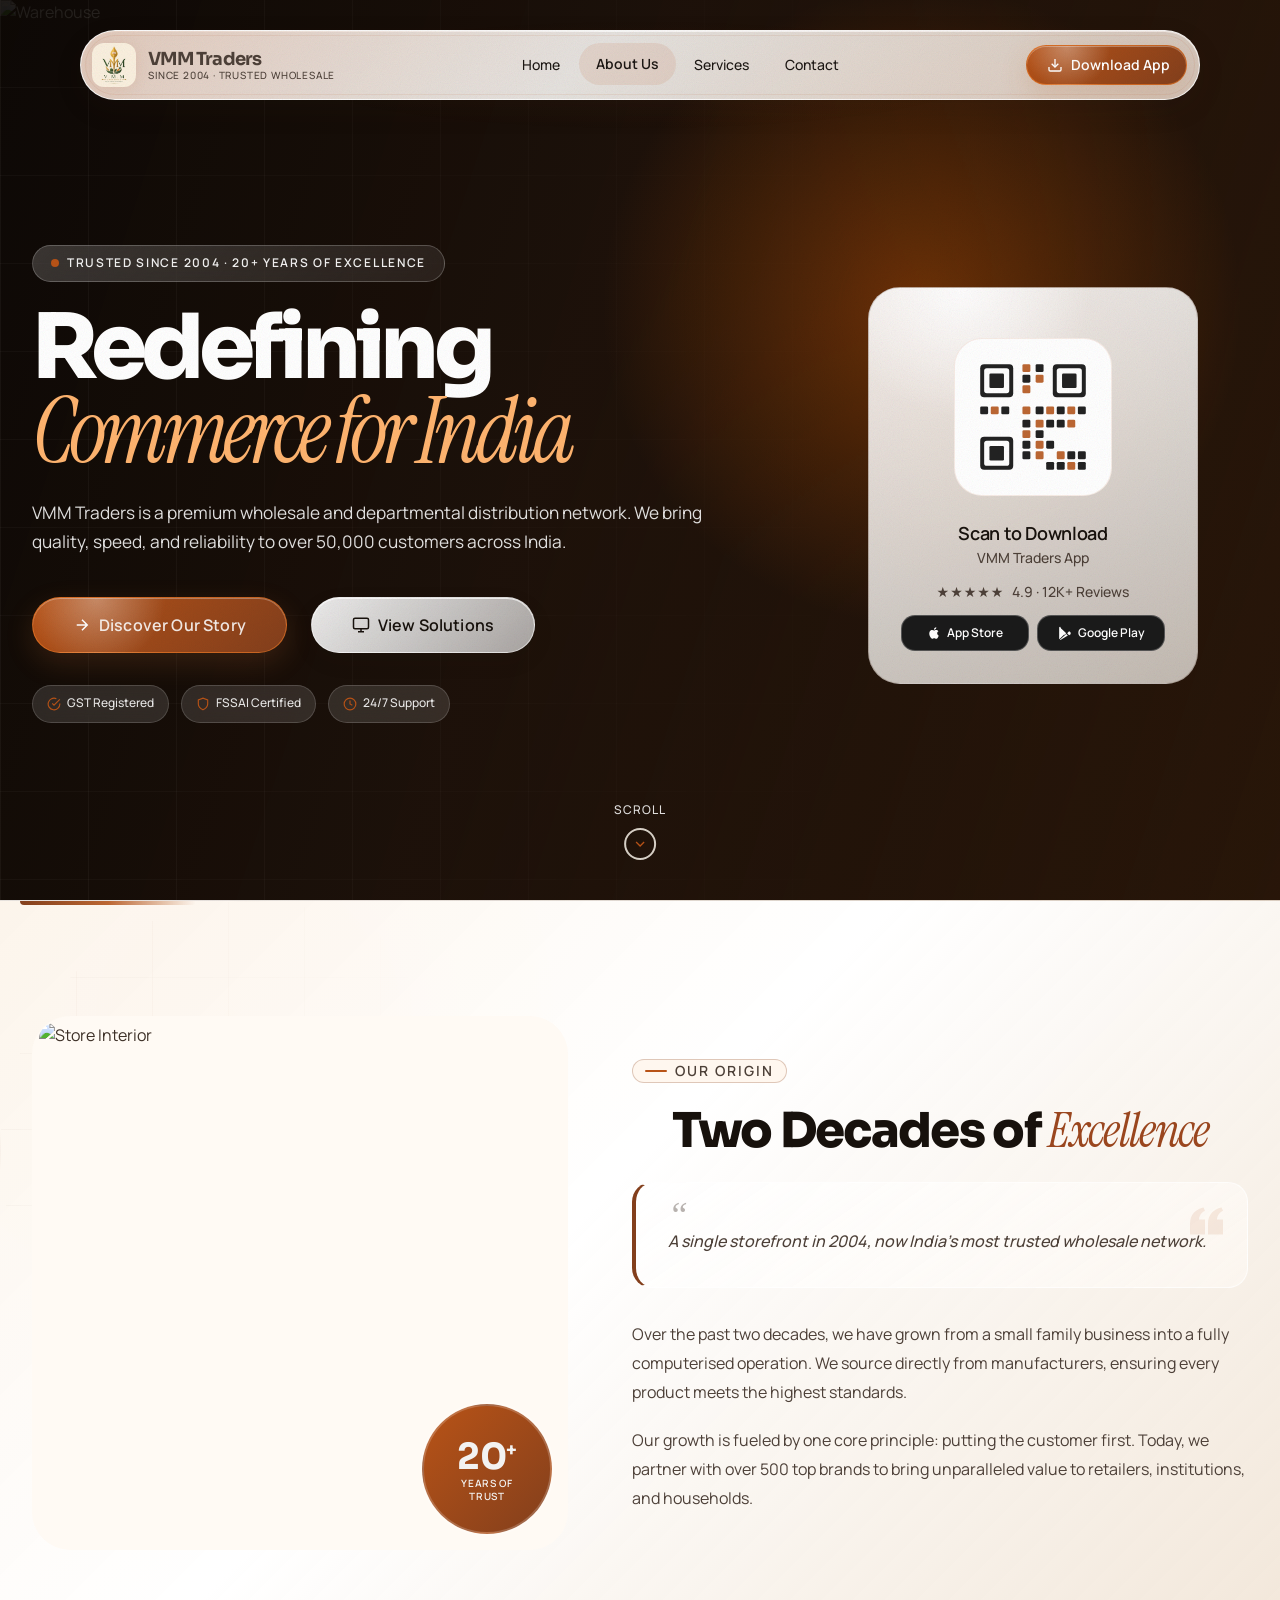
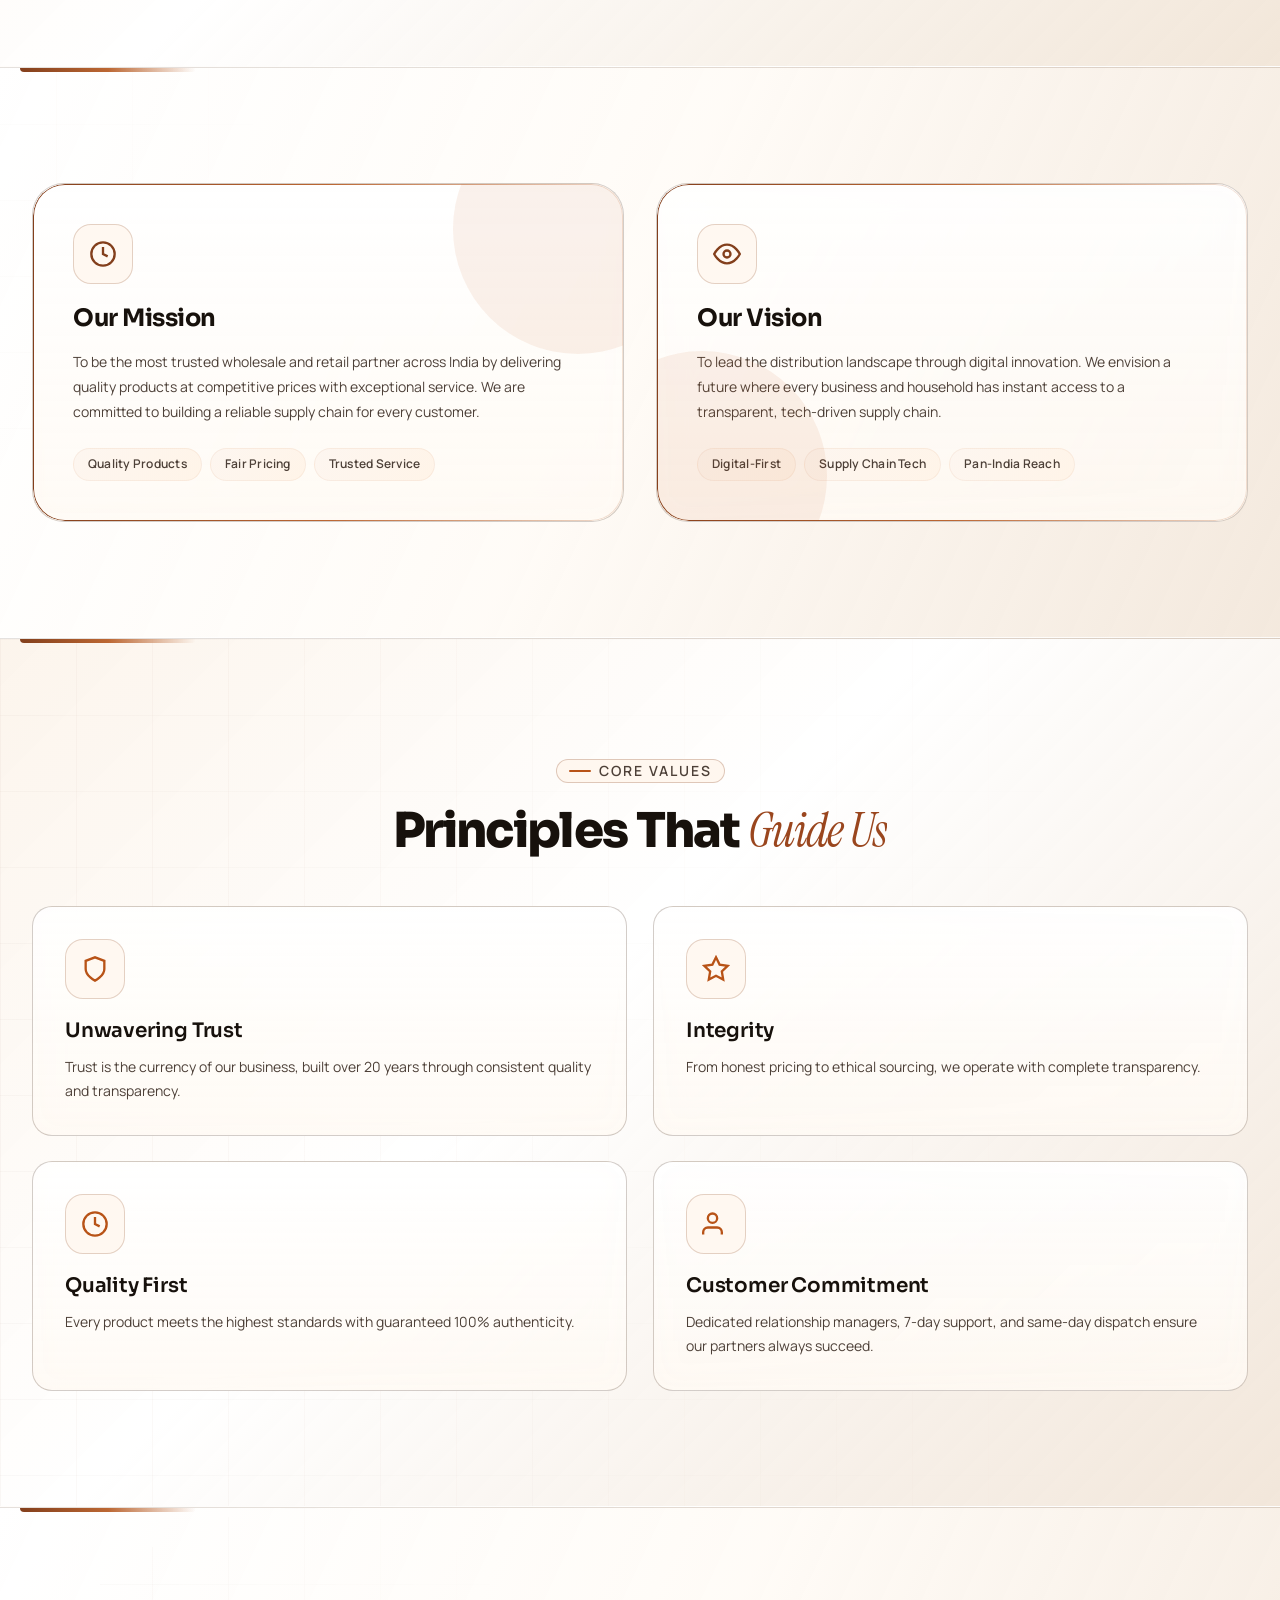
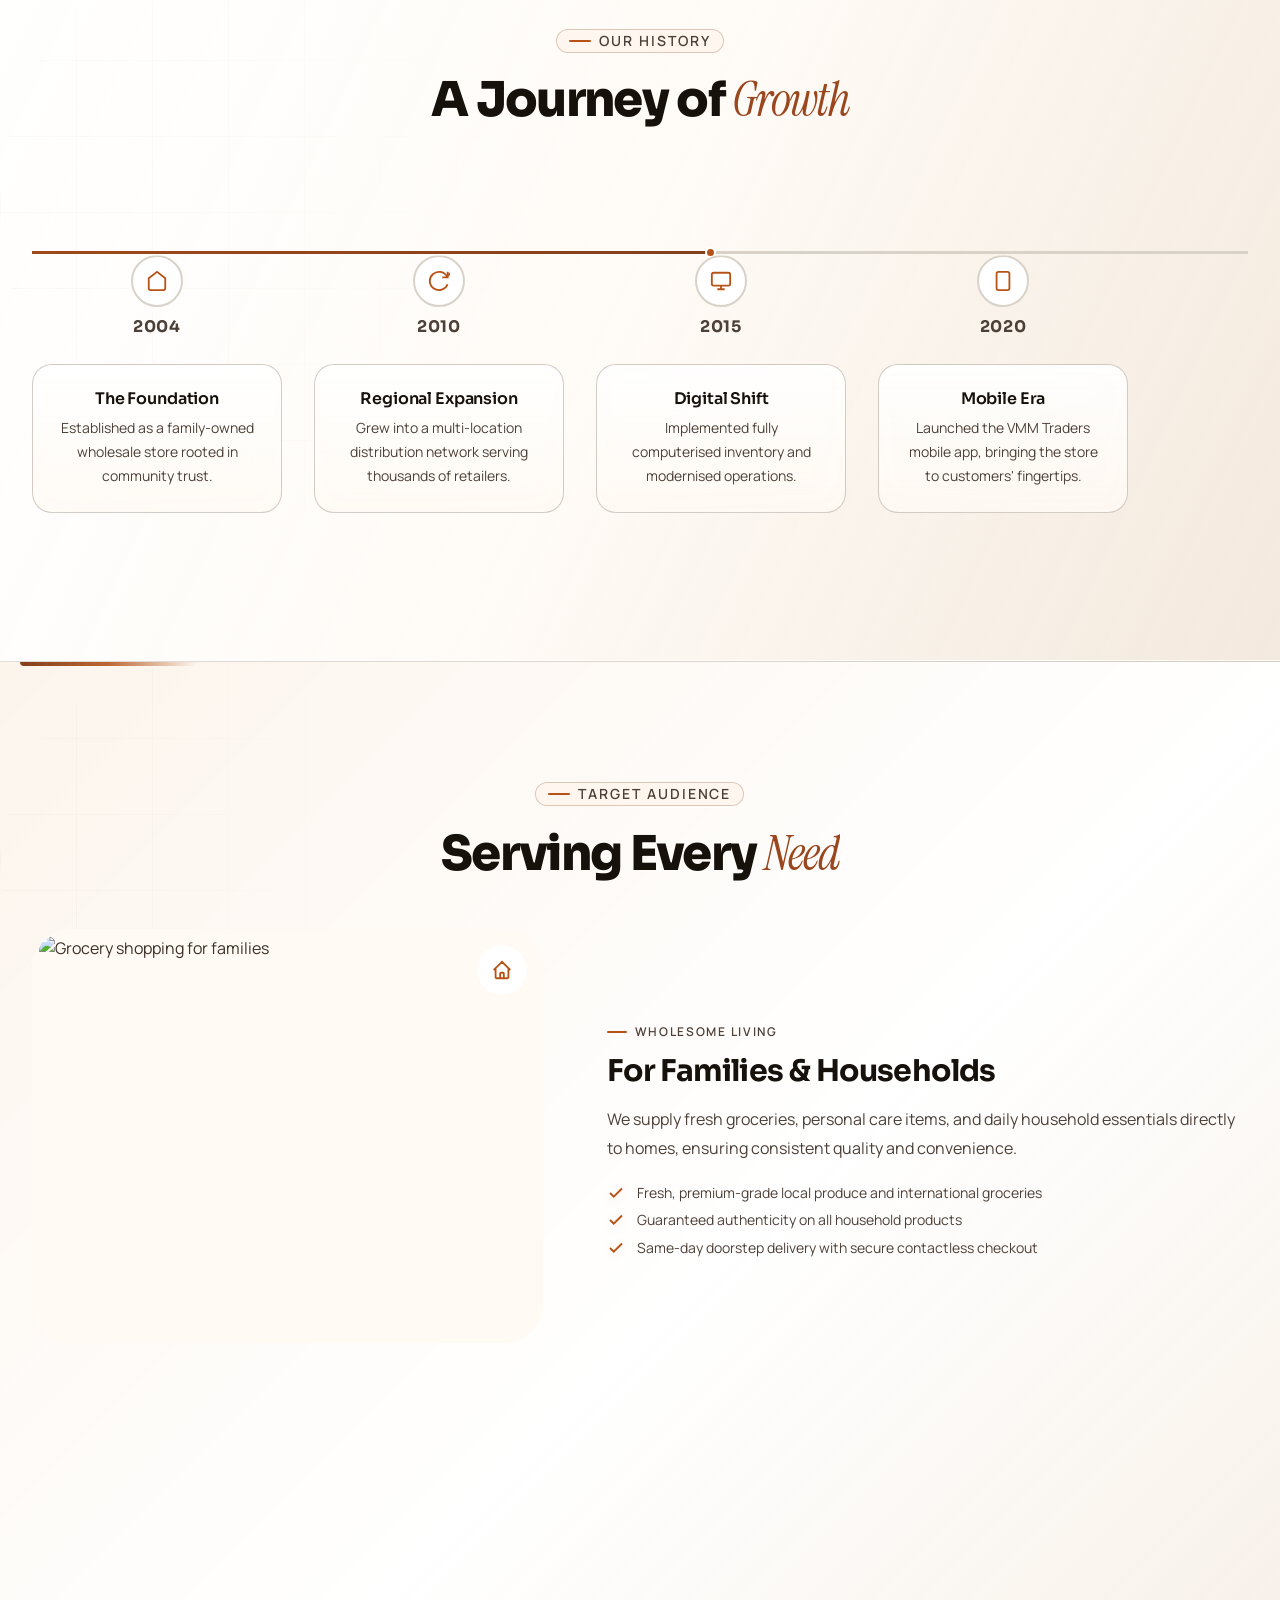
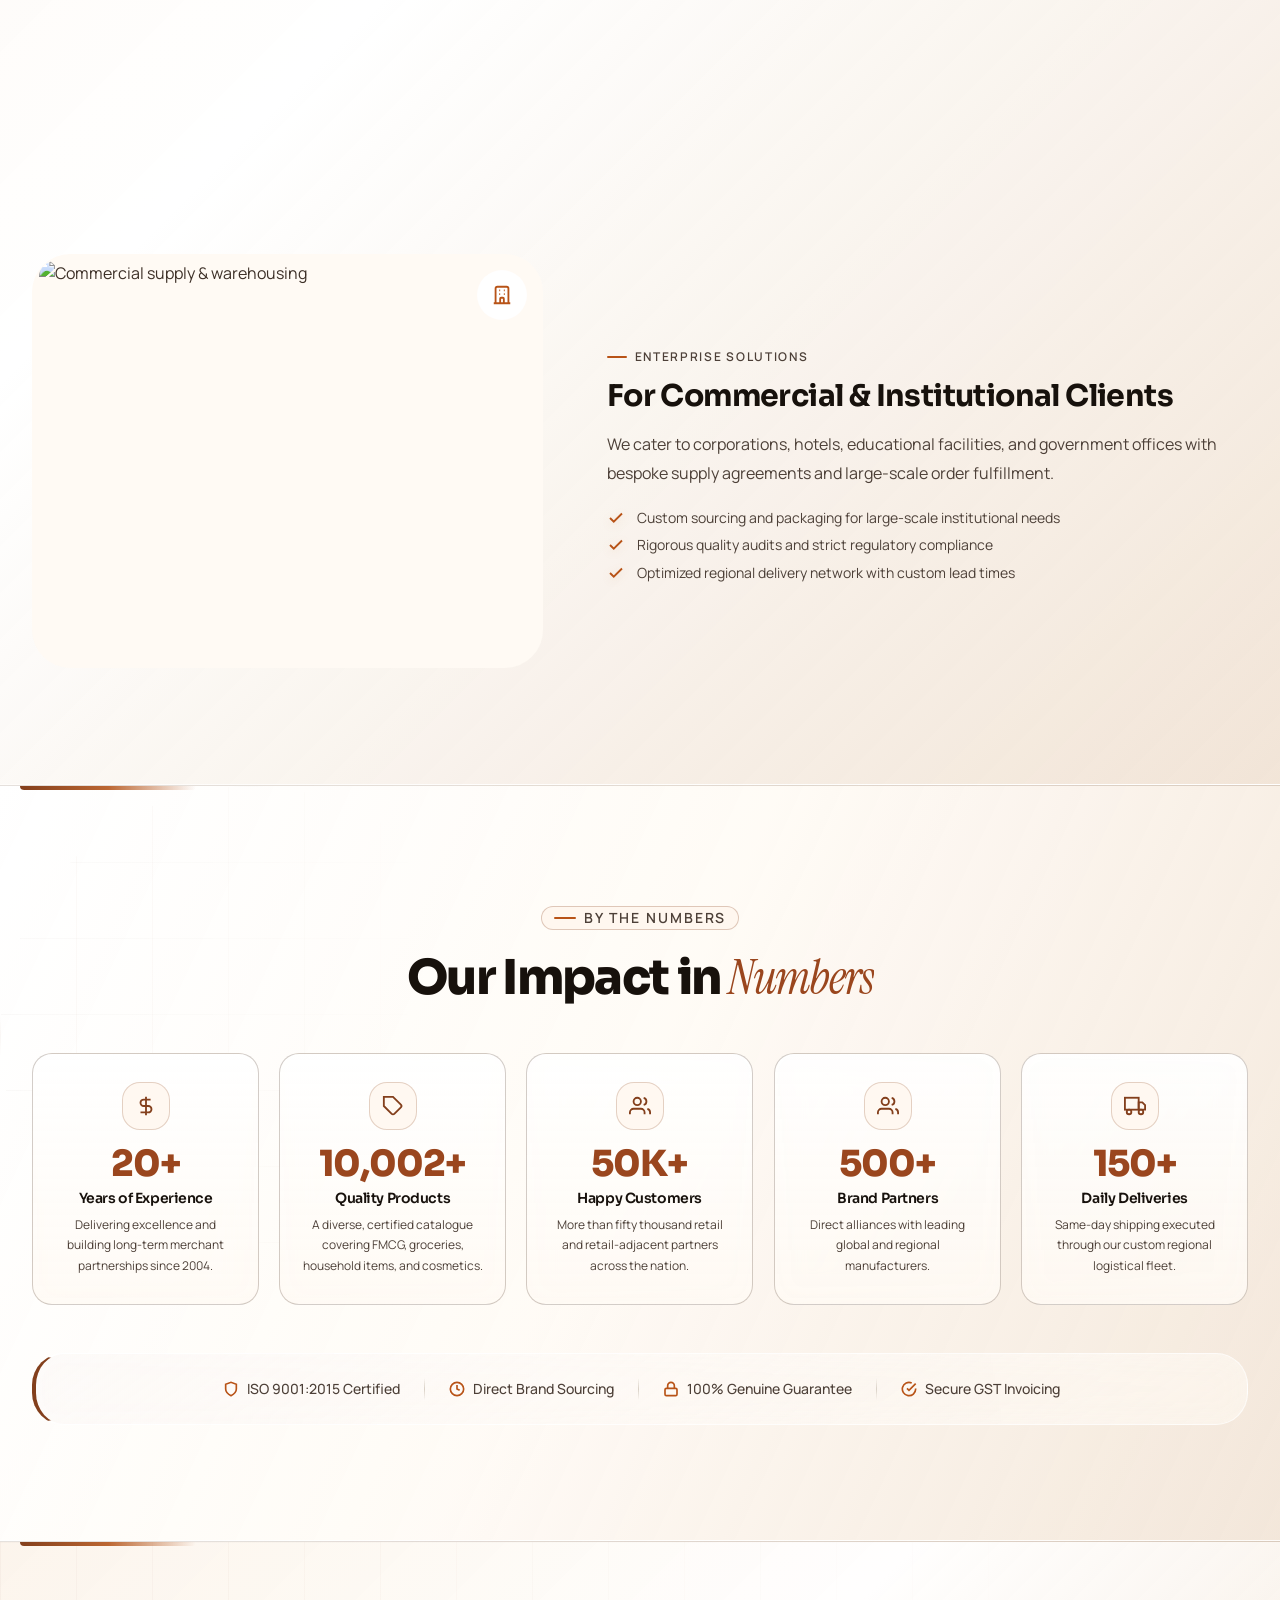
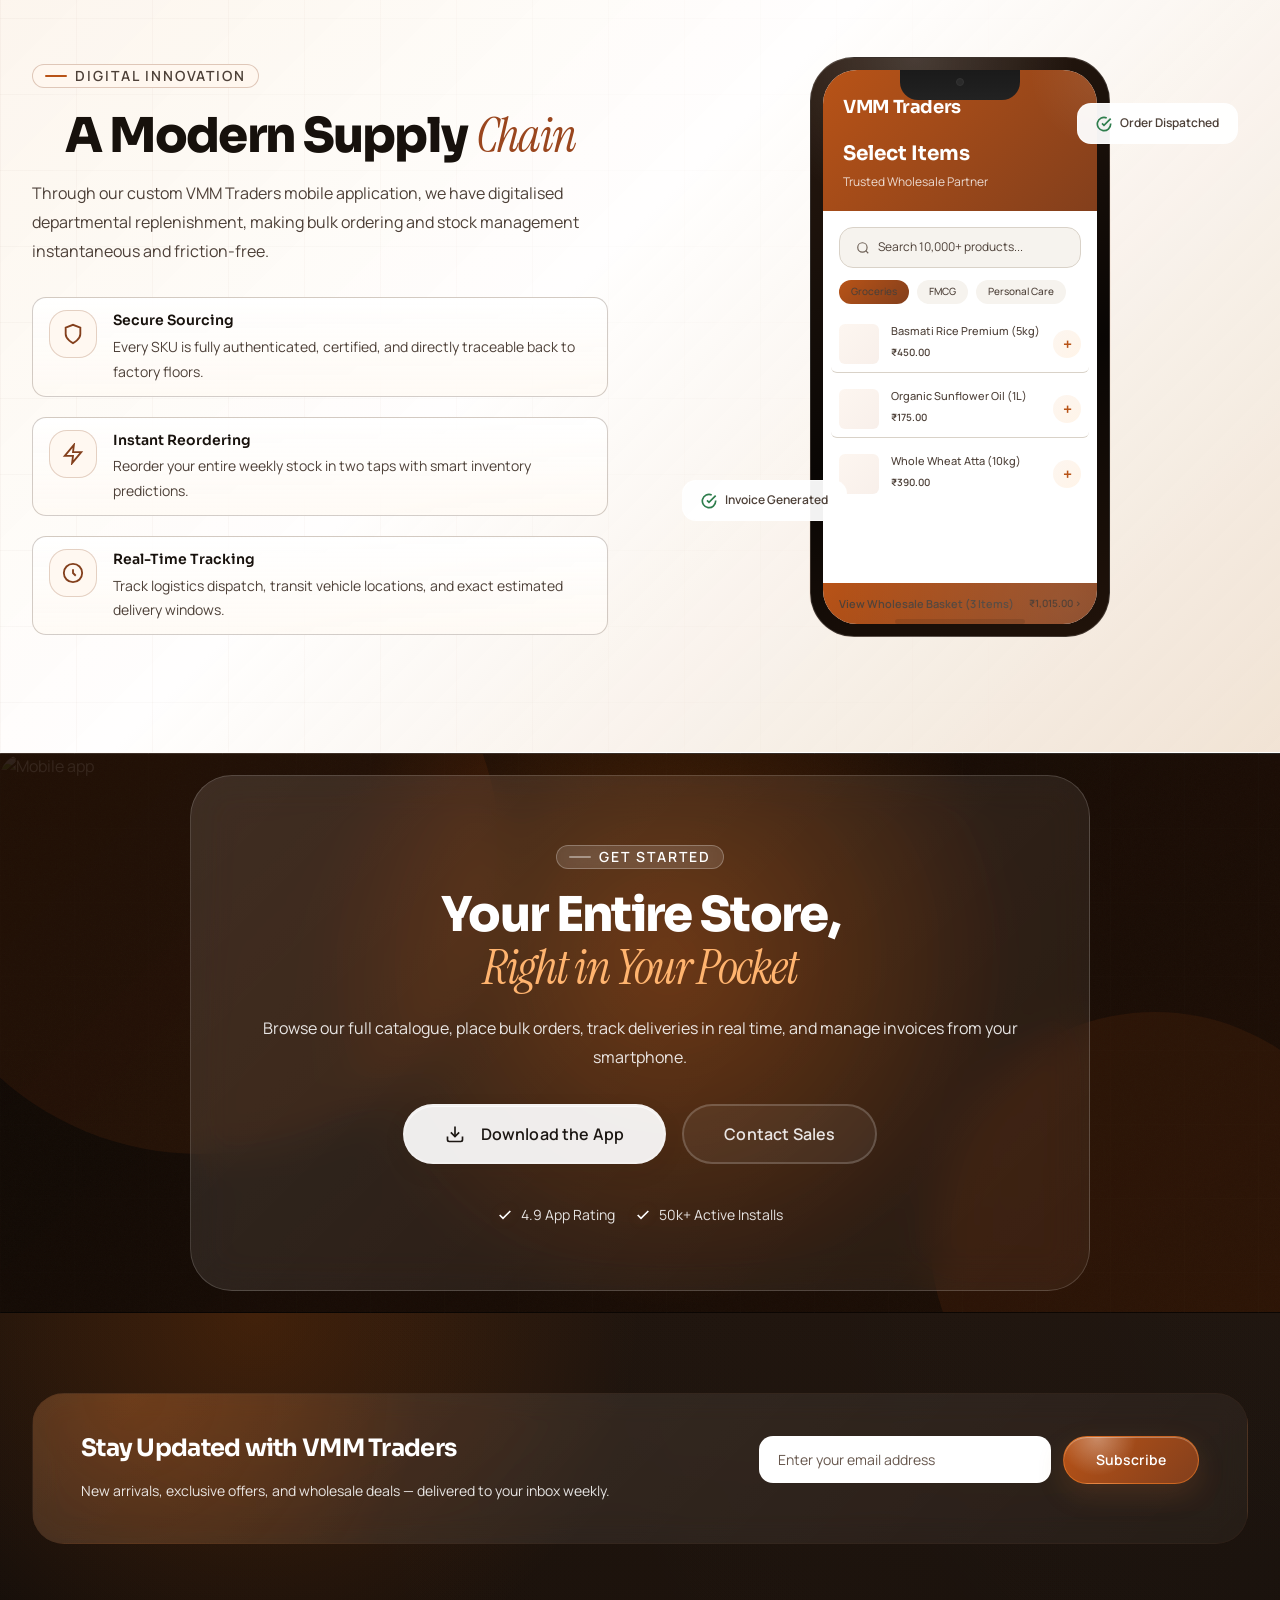
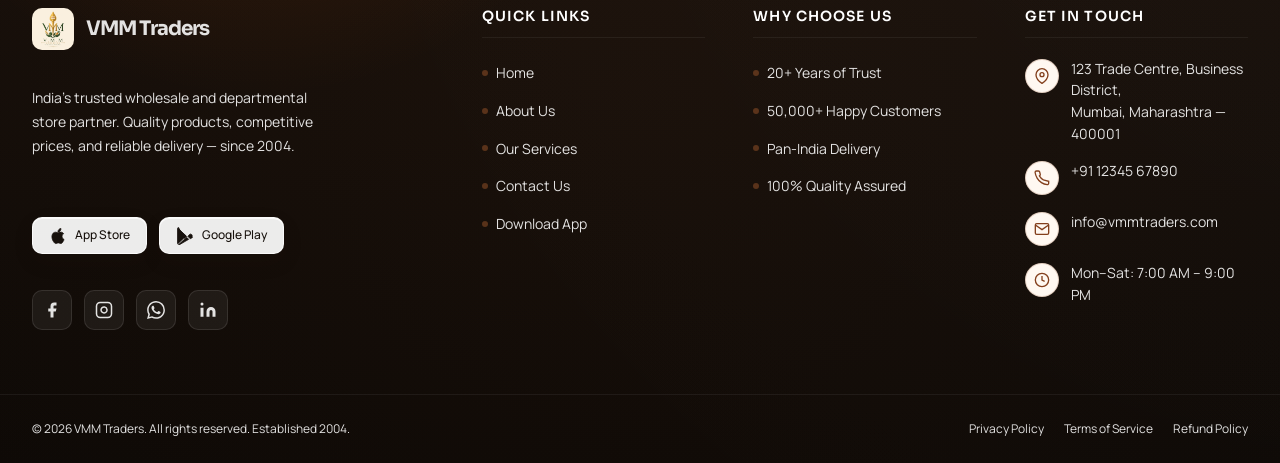
==== commit 1da16fa0: "first2 commit" ====
--- a/about.html
+++ b/about.html
@@ -76,11 +76,7 @@
       <!-- Logo -->
       <a href="index.html" class="navbar__logo" aria-label="VMM Traders — Go to homepage">
         <div class="navbar__logo-icon" aria-hidden="true">
-          <svg viewBox="0 0 44 44" fill="none" xmlns="http://www.w3.org/2000/svg">
-            <rect width="44" height="44" rx="12" fill="#BC6733"/>
-            <path d="M10 30L16 14L22 26L28 18L34 30" stroke="white" stroke-width="2.8" stroke-linecap="round" stroke-linejoin="round"/>
-            <circle cx="22" cy="11" r="3" fill="white"/>
-          </svg>
+          <img src="assets/logo/vmm-logo.png" alt="" width="44" height="44" style="border-radius:12px;object-fit:cover;">
         </div>
         <div class="navbar__logo-wordmark">
           <span class="navbar__logo-name">VMM <span>Traders</span></span>
@@ -92,7 +88,7 @@
       <nav class="navbar__nav" role="navigation" aria-label="Primary navigation">
         <a href="index.html"    class="navbar__link">Home</a>
         <a href="about.html" class="navbar__link active" aria-current="page" >About Us</a>
-        <a href="solutions.html" class="navbar__link">Solutions</a>
+        <a href="solutions.html" class="navbar__link">Services</a>
         <a href="contact.html"  class="navbar__link">Contact</a>
       </nav>
 
@@ -125,7 +121,7 @@
       </a>
       <a href="solutions.html" class="navbar__mobile-link">
         <svg viewBox="0 0 24 24" fill="none" stroke="currentColor" stroke-width="2" aria-hidden="true"><path d="M21 16V8a2 2 0 00-1-1.73l-7-4a2 2 0 00-2 0l-7 4A2 2 0 003 8v8a2 2 0 001 1.73l7 4a2 2 0 002 0l7-4A2 2 0 0021 16z"/></svg>
-        Solutions
+        Services
       </a>
       <a href="contact.html"  class="navbar__mobile-link">
         <svg viewBox="0 0 24 24" fill="none" stroke="currentColor" stroke-width="2" aria-hidden="true"><path d="M22 16.92v3a2 2 0 01-2.18 2 19.79 19.79 0 01-8.63-3.07A19.5 19.5 0 014.7 12.1a19.79 19.79 0 01-3.07-8.67A2 2 0 013.62 1.5h3a2 2 0 012 1.72 12.84 12.84 0 00.7 2.81 2 2 0 01-.45 2.11L8.09 8.91a16 16 0 006 6z"/></svg>
@@ -295,10 +291,10 @@
           <div class="story__visual reveal-scale" data-delay="1">
             <div class="story__img-wrap">
               <img src="https://images.unsplash.com/photo-1556742049-0cfed4f6a45d?w=800&q=85&fit=crop" class="story__img" alt="Store Interior" loading="lazy">
-            </div>
-            <div class="story__exp-badge">
-              <span class="story__exp-num">20<sup>+</sup></span>
-              <span class="story__exp-text">Years of<br>Trust</span>
+              <div class="story__exp-badge">
+                <span class="story__exp-num">20<sup>+</sup></span>
+                <span class="story__exp-text">Years of<br>Trust</span>
+              </div>
             </div>
           </div>
           <div class="story__content reveal-right" data-delay="2">
@@ -482,7 +478,7 @@
                 </div>
                 <span class="journey__year">2020</span>
               </div>
-              <div class="journey__card journey__card--highlight" data-tilt="true" data-tilt-x="5" data-tilt-y="5">
+              <div class="journey__card" data-tilt="true" data-tilt-x="5" data-tilt-y="5">
                 <h4 class="journey__card-title">Mobile Era</h4>
                 <p class="journey__card-desc">Launched the VMM Traders mobile app, bringing the store to customers' fingertips.</p>
               </div>
@@ -504,7 +500,7 @@
         <div class="serve__block reveal-left" data-delay="1">
           <div class="serve__block-visual">
             <div class="serve__img-wrap">
-              <img src="https://images.unsplash.com/photo-1542838132-92c53300491e?w=800&q=80&fit=crop" class="serve__img" alt="Grocery shopping for families" loading="lazy">
+              <img src="https://images.unsplash.com/photo-1628102491629-778571d893a3?q=80&w=880&auto=format&fit=crop&ixlib=rb-4.1.0&ixid=M3wxMjA3fDB8MHxwaG90by1wYWdlfHx8fGVufDB8fHx8fA%3D%3D" class="serve__img" alt="Grocery shopping for families" loading="lazy">
             </div>
             <div class="serve__badge" aria-hidden="true">
               <svg viewBox="0 0 24 24" fill="none" stroke="currentColor" stroke-width="2"><path d="M3 12l2-2m0 0l7-7 7 7M5 10v10a1 1 0 001 1h3m10-11l2 2m-2-2v10a1 1 0 01-1 1h-3m-6 0a1 1 0 001-1v-4a1 1 0 011-1h2a1 1 0 011 1v4a1 1 0 001 1m-6 0h6"/></svg>
@@ -570,7 +566,7 @@
         <div class="serve__block reveal-left" data-delay="3">
           <div class="serve__block-visual">
             <div class="serve__img-wrap">
-              <img src="https://images.unsplash.com/photo-1586528116311-ad8dd3c8310d?w=800&q=80&fit=crop" class="serve__img" alt="Commercial supply & warehousing" loading="lazy">
+              <img src="https://plus.unsplash.com/premium_photo-1663040001568-f07cab70d71f?w=600&auto=format&fit=crop&q=60&ixlib=rb-4.1.0&ixid=M3wxMjA3fDB8MHxzZWFyY2h8NXx8Y29tbWVyY2lhbCUyMHN1cHBseSUyMGFuZCUyMHdhcmVob3VzaW5nfGVufDB8fDB8fHww" class="serve__img" alt="Commercial supply & warehousing" loading="lazy">
             </div>
             <div class="serve__badge" aria-hidden="true">
               <svg viewBox="0 0 24 24" fill="none" stroke="currentColor" stroke-width="2"><path d="M19 21V5a2 2 0 00-2-2H7a2 2 0 00-2 2v16m14 0h2m-2 0h-5m-9 0H3m2 0h5M9 7h1m-1 4h1m4-4h1m-1 4h1m-5 10v-5a1 1 0 011-1h2a1 1 0 011 1v5m-4 0h4"/></svg>
@@ -818,7 +814,7 @@
     <section class="about-cta" id="about-cta">
       <!-- Background elements -->
       <div class="about-cta__bg" aria-hidden="true">
-        <img src="https://images.unsplash.com/photo-1578916171728-46686eac8d58?w=1800&q=85&fit=crop" class="about-cta__bg-img" alt="Storehouse" loading="lazy">
+        <img src="https://images.unsplash.com/photo-1512941937669-90a1b58e7e9c?w=1800&q=85&fit=crop" class="about-cta__bg-img" alt="Mobile app" loading="lazy">
         <div class="about-cta__overlay"></div>
         <div class="about-cta__grain"></div>
         <div class="about-cta__orbs">
@@ -895,8 +891,8 @@
         <!-- Brand column -->
         <div class="footer__brand">
           <a href="index.html" class="footer__brand-logo" aria-label="VMM Traders — Home">
-            <div style="width:42px;height:42px;background:#BC6733;border-radius:10px;display:flex;align-items:center;justify-content:center;flex-shrink:0;">
-              <svg viewBox="0 0 44 44" fill="none" width="28" height="28"><path d="M10 30L16 14L22 26L28 18L34 30" stroke="white" stroke-width="2.8" stroke-linecap="round" stroke-linejoin="round"/></svg>
+            <div style="width:42px;height:42px;border-radius:10px;display:flex;align-items:center;justify-content:center;flex-shrink:0;">
+              <img src="assets/logo/vmm-logo.png" alt="" width="42" height="42" style="border-radius:10px;object-fit:cover;">
             </div>
             <span class="footer__brand-name">VMM <span>Traders</span></span>
           </a>
@@ -942,16 +938,14 @@
           </ul>
         </div>
 
-        <!-- Categories -->
+        <!-- Why Choose Us -->
         <div>
-          <h3 class="footer__col-title">Categories</h3>
+          <h3 class="footer__col-title">Why Choose Us</h3>
           <ul class="footer__links">
-            <li><a href="solutions.html" class="footer__link">Grocery &amp; FMCG</a></li>
-            <li><a href="solutions.html" class="footer__link">Beverages</a></li>
-            <li><a href="solutions.html" class="footer__link">Household &amp; Cleaning</a></li>
-            <li><a href="solutions.html" class="footer__link">Personal Care</a></li>
-            <li><a href="solutions.html" class="footer__link">Dairy &amp; Fresh</a></li>
-            <li><a href="solutions.html" class="footer__link">Snacks &amp; Confectionery</a></li>
+            <li><span class="footer__link">20+ Years of Trust</span></li>
+            <li><span class="footer__link">50,000+ Happy Customers</span></li>
+            <li><span class="footer__link">Pan-India Delivery</span></li>
+            <li><span class="footer__link">100% Quality Assured</span></li>
           </ul>
         </div>
 
--- a/css/global.css
+++ b/css/global.css
@@ -305,6 +305,7 @@
   text-rendering: optimizeLegibility;
   -webkit-font-smoothing: antialiased;
   -moz-osx-font-smoothing: grayscale;
+  overflow-x: hidden;
 }
 
 body {
@@ -576,6 +577,7 @@
   text-transform: uppercase;
   color: var(--clr-orange);
   margin-bottom: var(--sp-5);
+  padding-inline: var(--sp-3);
 }
 
 .label::before {
@@ -597,6 +599,9 @@
   letter-spacing: -0.03em;
   line-height: 1.15;
   margin-bottom: var(--sp-5);
+  text-align: center;
+  width: fit-content;
+  margin-inline: auto;
 }
 
 .highlight {
@@ -610,6 +615,12 @@
   -webkit-background-clip: text;
   -webkit-text-fill-color: transparent;
   background-clip: text;
+}
+
+.section-title.reveal.revealed {
+  width: fit-content;
+  margin-inline: auto;
+  text-align: center;
 }
 
 /* Section Subtitle */
@@ -1388,8 +1399,8 @@
   justify-content: center;
   align-items: flex-end;
   gap: 5px;
-  width: 40px;
-  height: 40px;
+  width: 44px;
+  height: 44px;
   cursor: pointer;
   border: none;
   background: transparent;
--- a/css/about.css
+++ b/css/about.css
@@ -54,6 +54,7 @@
 }
 
 .story__img-wrap {
+  position: relative;
   border-radius: var(--radius-xl);
   overflow: hidden;
   box-shadow:
@@ -70,8 +71,8 @@
 
 .story__exp-badge {
   position: absolute;
-  bottom: -24px;
-  right: -16px;
+  bottom: 16px;
+  right: 16px;
   width: 130px;
   height: 130px;
   background: var(--grad-primary);
@@ -107,11 +108,14 @@
   font-size: var(--text-4xl);
   font-weight: var(--weight-bold);
   letter-spacing: -0.02em;
+  color: #ffffff;
+  text-shadow: 0 2px 16px rgba(78, 36, 15, 0.9), 0 0 8px rgba(78, 36, 15, 0.5);
 }
 
 .story__exp-num sup {
   font-size: var(--text-lg);
   top: -0.4em;
+  color: #ffffff;
 }
 
 .story__exp-text {
@@ -120,8 +124,9 @@
   letter-spacing: 0.06em;
   text-transform: uppercase;
   text-align: center;
-  opacity: 0.92;
   line-height: 1.3;
+  color: rgba(255, 255, 255, 0.85);
+  text-shadow: 0 1px 10px rgba(78, 36, 15, 0.8);
 }
 
 .story__content {
@@ -241,6 +246,7 @@
 .journey__track-inner {
   position: relative;
   display: flex;
+  justify-content: center;
   gap: var(--sp-8);
   padding: var(--sp-16) 0 var(--sp-8);
   min-width: max-content;
@@ -407,44 +413,6 @@
     var(--grad-card-hover);
 }
 
-.journey__card--highlight {
-  background: rgba(255, 107, 0, 0.18) !important;
-  border-color: rgba(255, 107, 0, 0.50) !important;
-  box-shadow:
-    0 8px 32px rgba(255, 107, 0, 0.35),
-    inset 1px 1px 0px rgba(255, 255, 255,0.2) !important;
-  position: relative;
-  overflow: hidden;
-}
-
-.journey__card--highlight::before {
-  content: '';
-  position: absolute;
-  top: 0;
-  left: -100%;
-  width: 60%;
-  height: 100%;
-  background: linear-gradient(90deg, transparent, rgba(255, 255, 255,0.20), transparent);
-  transform: skewX(-18deg);
-  transition: left 0.6s ease;
-  pointer-events: none;
-}
-
-.journey__card--highlight:hover::before {
-  left: 150%;
-}
-
-.journey__card--highlight::after {
-  content: '';
-  position: absolute;
-  top: 0;
-  left: 15%;
-  right: 15%;
-  height: 3px;
-  background: var(--grad-primary);
-  border-radius: 0 0 var(--radius-full) var(--radius-full);
-}
-
 .journey__card-title {
   font-family: var(--font-heading);
   font-size: var(--text-base);
@@ -458,10 +426,6 @@
   font-size: var(--text-sm);
   color: var(--clr-muted);
   line-height: var(--leading-relaxed);
-}
-
-.journey__card--highlight .journey__card-title {
-  color: var(--clr-orange-dark);
 }
 
 
@@ -1454,13 +1418,13 @@
 
 .future__float-badge--1 {
   top: 8%;
-  right: -30px;
+  right: 10px;
   animation: floatBadge 5s ease-in-out infinite;
 }
 
 .future__float-badge--2 {
   bottom: 20%;
-  left: -30px;
+  left: 10px;
   animation: floatBadge 5s ease-in-out 2.5s infinite;
 }
 
@@ -1555,10 +1519,14 @@
   position: relative;
   z-index: 3;
   width: 100%;
+  display: flex;
+  justify-content: center;
 }
 
 .about-cta__content {
   max-width: 640px;
+  margin-inline: auto;
+  text-align: center;
 }
 
 .about-cta__title {
@@ -1589,6 +1557,7 @@
 
 .about-cta__actions {
   display: flex;
+  justify-content: center;
   gap: var(--sp-4);
   flex-wrap: wrap;
   margin-bottom: var(--sp-10);
@@ -1619,6 +1588,7 @@
 
 .about-cta__proofs {
   display: flex;
+  justify-content: center;
   gap: var(--sp-5);
 }
 
--- a/css/premium.css
+++ b/css/premium.css
@@ -381,16 +381,6 @@
   height: 100%;
 }
 
-.sol-card--featured,
-.testi-card--featured {
-  background:
-    radial-gradient(circle at 20% 0%, rgba(255,255,255,0.05), transparent 32%),
-    linear-gradient(145deg, #A84E1F 0%, #833F1C 58%, #4E240F 100%) !important;
-  border-color: rgba(255,255,255,0.36) !important;
-}
-
-.sol-card--featured *,
-.testi-card--featured *,
 .sol-why *,
 .sol-testimonials *,
 .sol-cta *,
@@ -507,10 +497,8 @@
 .about-cta__actions .btn-white,
 .sol-card__featured-badge,
 .contact-map__badge {
-  background:
-    radial-gradient(circle at 28% 20%, rgba(255,255,255,0.34), transparent 38%),
-    var(--grad-primary) !important;
-  border-color: rgba(255,255,255,0.78);
+  background: var(--grad-primary) !important;
+  border: 2px solid rgba(255,255,255,0.2);
 }
 
 .future__phone-frame,
--- a/css/responsive.css
+++ b/css/responsive.css
@@ -336,8 +336,8 @@
   }
 
   .navbar__toggle {
-    width: 36px;
-    height: 36px;
+    width: 44px;
+    height: 44px;
   }
 
   .btn-xl  { padding: 0.9375rem 1.75rem; font-size: var(--text-sm); }
@@ -345,13 +345,13 @@
   .btn-full-xs { width: 100%; }
 
   .footer__socials { gap: var(--sp-2); }
-  .footer__social  { width: 36px; height: 36px; }
+  .footer__social  { width: 44px; height: 44px; }
 
   .scroll-to-top {
     bottom: var(--sp-5);
     right: var(--sp-5);
-    width: 42px;
-    height: 42px;
+    width: 44px;
+    height: 44px;
   }
 
   .card-body { padding: var(--sp-5); }
@@ -372,11 +372,13 @@
 /* Trust-stats: 4 columns on laptop before tablet collapse */
 @media (max-width: 1199px) {
   .trust-stats__grid { grid-template-columns: repeat(4, 1fr); }
+  .trust-stats__grid > :last-child { grid-column: span 2; justify-self: center; }
 }
 
 @media (max-width: 1023px) {
   .story__grid             { grid-template-columns: 1fr; gap: var(--sp-12); }
   .story__visual           { max-width: 600px; margin-inline: auto; }
+  .story__img              { height: 380px; }
 
   .mission-vision__grid    { grid-template-columns: 1fr; }
 
@@ -385,6 +387,7 @@
   .serve__block            { flex-direction: column; gap: var(--sp-8); }
   .serve__block--reverse   { flex-direction: column; }
   .serve__block-visual     { width: 100%; max-width: 600px; margin-inline: auto; }
+  .serve__img              { height: 300px; }
 
   .trust-stats__grid       { grid-template-columns: repeat(3, 1fr); }
 
@@ -401,6 +404,7 @@
   }
   .journey__track-inner {
     flex-direction: column;
+    justify-content: flex-start;
     width: 100%;
     min-width: 0;
     gap: var(--sp-6);
@@ -437,7 +441,7 @@
 @media (max-width: 767px) {
   .story__grid             { gap: var(--sp-8); }
   .story__img              { height: 320px; }
-  .story__exp-badge        { width: 100px; height: 100px; bottom: -20px; right: -10px; }
+  .story__exp-badge        { width: 100px; height: 100px; bottom: 12px; right: 12px; }
   .story__exp-num          { font-size: var(--text-2xl); }
   .story__quote            { padding: var(--sp-6); }
   .story__quote-mark       { display: none; }
@@ -469,7 +473,7 @@
 
   .story__grid             { gap: var(--sp-6); }
   .story__img              { height: 220px; }
-  .story__exp-badge        { width: 72px; height: 72px; bottom: -12px; right: -4px; }
+  .story__exp-badge        { width: 72px; height: 72px; bottom: 8px; right: 8px; }
   .story__exp-num          { font-size: var(--text-lg); }
   .story__exp-text         { display: none; }
 
@@ -1285,9 +1289,9 @@
     top: 50%;
     right: 0.55rem;
     z-index: 3;
-    flex: 0 0 42px;
-    width: 42px;
-    height: 42px;
+    flex: 0 0 44px;
+    width: 44px;
+    height: 44px;
     align-items: center;
     justify-content: center;
     transform: translateY(-50%);
@@ -1994,6 +1998,14 @@
   color: #4d4038 !important;
   -webkit-text-fill-color: #4d4038 !important;
 }
+.story__exp-badge>span{
+  -webkit-text-fill-color: #f3f2f1 !important;
+  color: white
+}
+.about-preview__exp-badge>span{
+   -webkit-text-fill-color: #f3f2f1 !important;
+  color: white
+}
 
 :is(main, .section) a:not(.btn):not(.navbar__cta):not(.sol-cta__btn):not(.contact-app-cta__btn):not(.app-store-btn):not(.sol-card__cta) {
   color: #833f1c !important;
@@ -2002,9 +2014,10 @@
 
 :is(.section-title .highlight, .hero__headline-highlight, .about-cta__highlight, .sol-cta__heading-highlight, .contact-app-cta__highlight) {
   background: none !important;
-  color: #9a461e !important;
+  color: #cdaa9a !important;
   -webkit-text-fill-color: #9a461e !important;
 }
+
 
 :is(
   .hero,
@@ -2356,13 +2369,24 @@
   -webkit-text-fill-color: var(--clr-orange) !important;
 }
 
-/* Ensure overridden orange white buttons keep white text */
+/* Ensure overridden about-cta white buttons */
 .about-cta__actions .btn-white {
+  color: #1c1713 !important;
+  -webkit-text-fill-color: #1c1713 !important;
+  background: rgba(255,255,255,0.92) !important;
+}
+.about-cta__actions .btn-white:hover {
   color: #ffffff !important;
   -webkit-text-fill-color: #ffffff !important;
-}
-.about-cta__actions .btn-white :is(span, svg) {
+  background: var(--clr-orange) !important;
+  border-color: var(--clr-orange) !important;
+}
+.about-cta__actions .btn-white:hover :is(span, svg) {
   color: #ffffff !important;
   -webkit-text-fill-color: #ffffff !important;
+}
+.about-cta__actions .btn-white :is(span, svg) {
+  color: #1c1713 !important;
+  -webkit-text-fill-color: #1c1713 !important;
   stroke: currentColor !important;
 }
